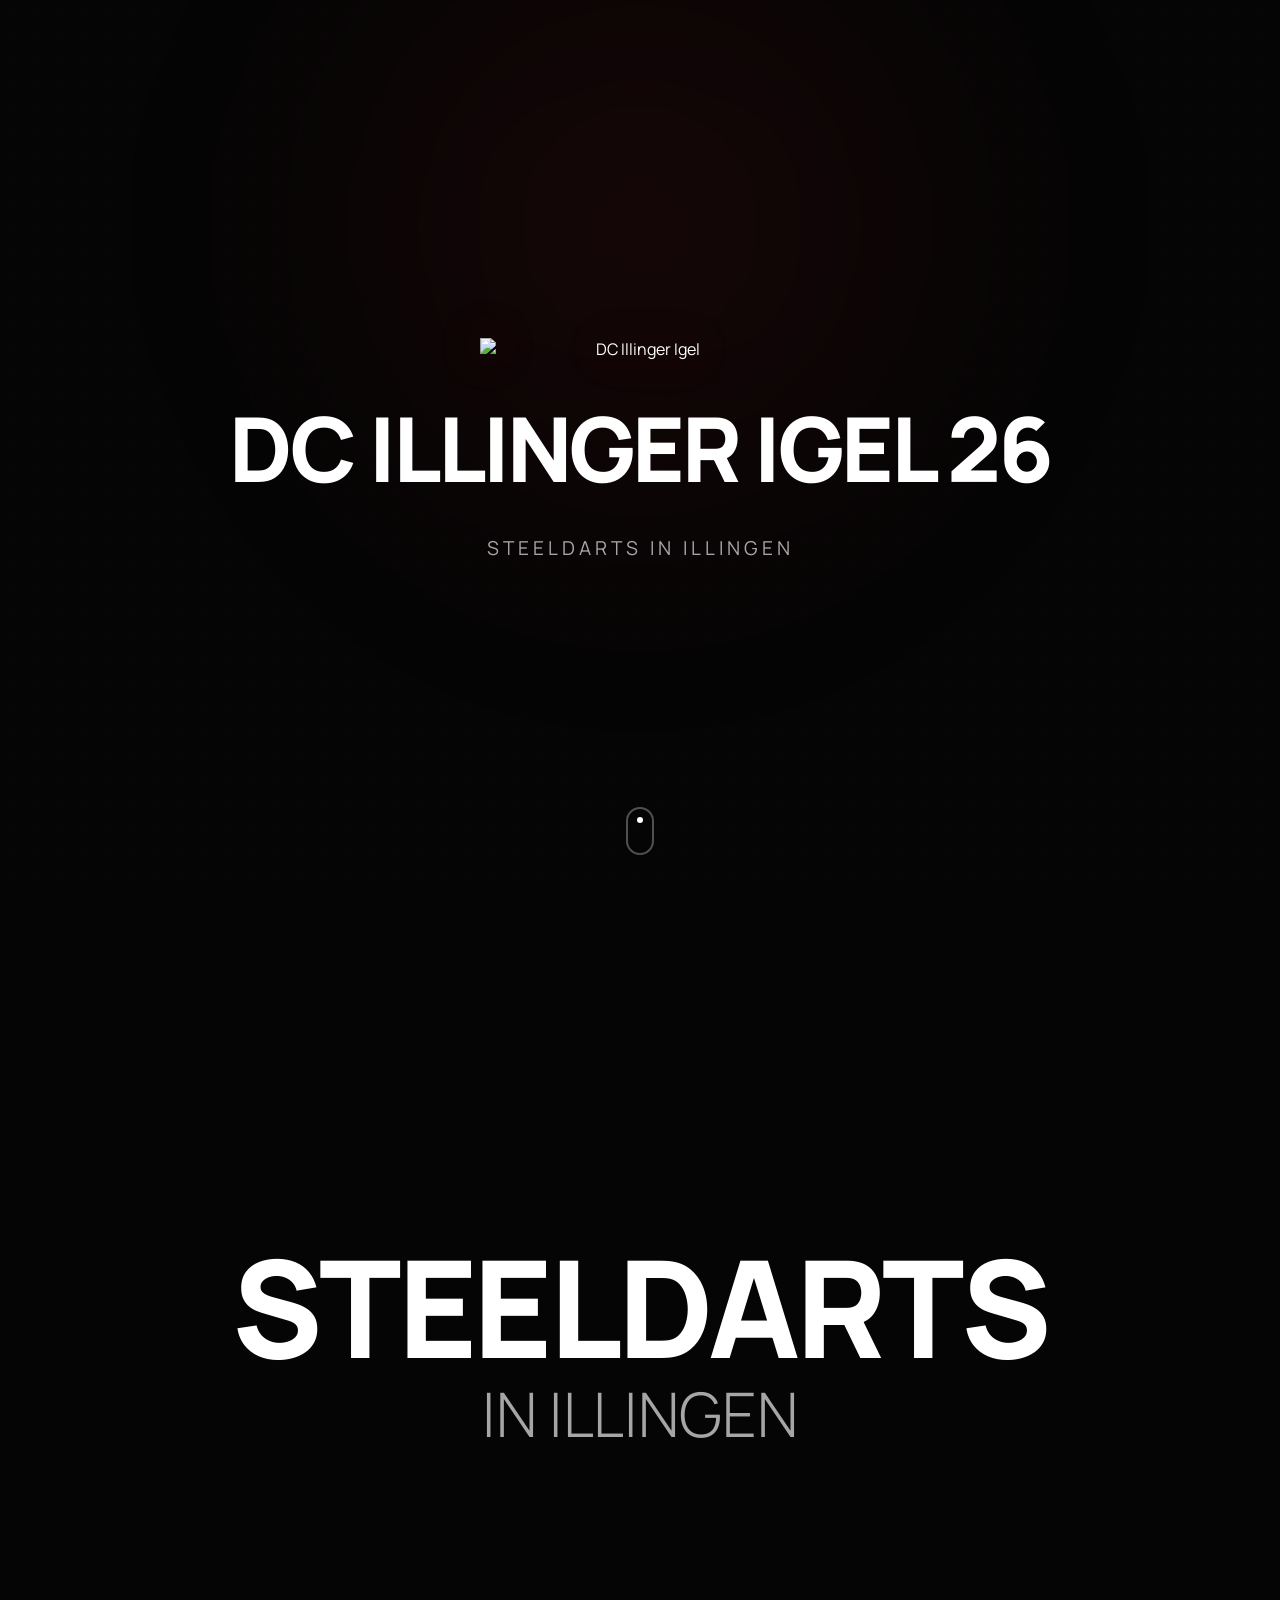
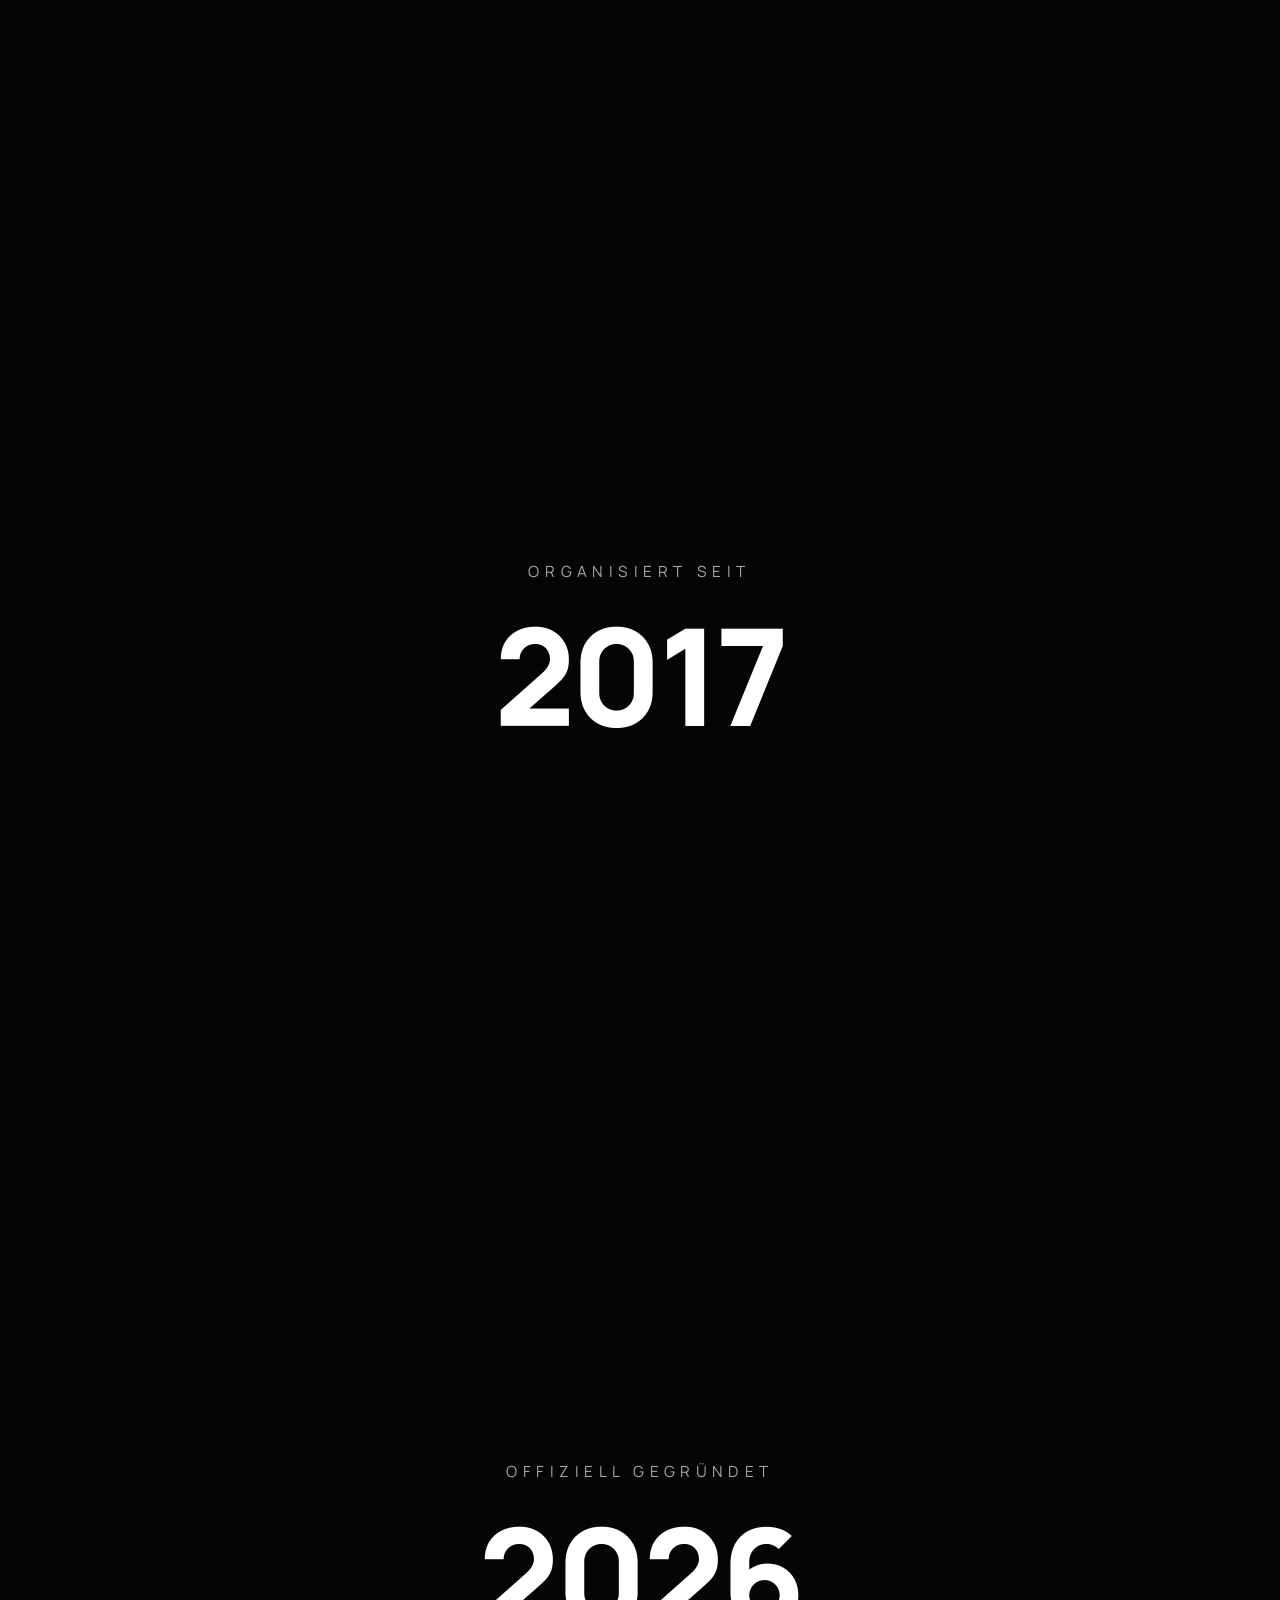
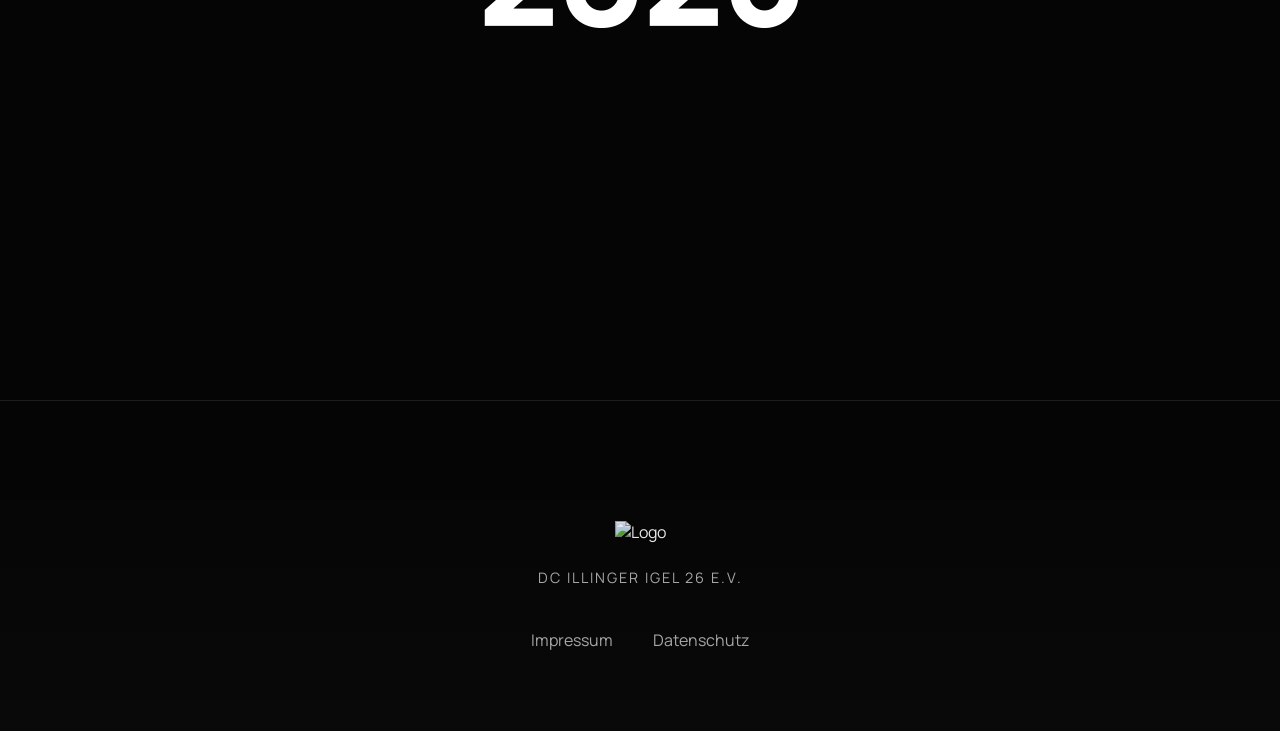
==== index.html @ 42e9d9c9 "Add files via upload" ====
<!DOCTYPE html>
<html lang="de">

<head>
    <meta charset="UTF-8">
    <meta name="viewport" content="width=device-width, initial-scale=1.0">

    <title>DC Illinger Igel 26 e.V.</title>

    <meta name="description"
        content="Steeldarts in Illingen. Organisiert seit 2017. Offiziell gegründet 2026.">

    <meta name="theme-color" content="#050505">

    <!-- Google Font -->
    <link rel="preconnect" href="https://fonts.googleapis.com">
    <link rel="preconnect" href="https://fonts.gstatic.com" crossorigin>

    <link href="https://fonts.googleapis.com/css2?family=Manrope:wght@300;400;600;700;800&display=swap"
        rel="stylesheet">

    <link rel="stylesheet" href="style.css">

</head>

<body>

    <!-- HERO -->

    <section class="hero">

        <div class="hero-content">

            <img src="img/igel.svg"
                 alt="DC Illinger Igel"
                 class="logo">

            <h1>
                DC ILLINGER IGEL  26
            </h1>

            <p>
                Steeldarts in Illingen
            </p>

        </div>

        <div class="scroll-indicator">

            <span></span>

        </div>

    </section>





    <!-- SECTION 1 -->

    <section class="panel">

        <div class="content">

            <h2>

                STEELDARTS

            </h2>

            <h3>

                IN ILLINGEN

            </h3>

        </div>

    </section>





    <!-- SECTION 2 -->

    <section class="panel">

        <div class="content">

            <p class="small">

                Organisiert seit

            </p>

            <h2>

                2017

            </h2>

        </div>

    </section>





    <!-- SECTION 3 -->

    <section class="panel">

        <div class="content">

            <p class="small">

                Offiziell gegründet

            </p>

            <h2>

                2026

            </h2>

        </div>

    </section>





    <!-- FOOTER -->

    <footer>

        <img src="img/igel.svg"
             alt="Logo"
             class="footer-logo">

        <p>

            DC Illinger Igel 26 e.V.

        </p>

        <nav>

            <a href="impressum/">

                Impressum

            </a>

            <a href="datenschutz/">

                Datenschutz

            </a>

        </nav>

    </footer>

    <script src="script.js"></script>

</body>

</html>
---- style.css ----
/* ======================================================
   DC Illinger Igel
   style.css
   Teil 1
====================================================== */

:root{

    --background:#050505;
    --background2:#0a0a0a;

    --text:#ffffff;
    --grey:#a6a6a6;

    --red:#7A0F12;
    --red-light:#a51418;

    --transition:600ms ease;

    --max-width:1400px;

}

/* ======================================================
   RESET
====================================================== */

*{
    margin:0;
    padding:0;
    box-sizing:border-box;
}

html{

    scroll-behavior:smooth;

}

body{

    background:var(--background);
    color:var(--text);

    font-family:"Manrope",sans-serif;

    overflow-x:hidden;

    line-height:1.4;

}

/* dezente Hintergrundstruktur */

body::before{

    content:"";

    position:fixed;

    inset:0;

    background-image:
        radial-gradient(rgba(255,255,255,.025) 1px, transparent 1px);

    background-size:24px 24px;

    opacity:.25;

    pointer-events:none;

    z-index:-2;

}

/* roter Glow */

body::after{

    content:"";

    position:fixed;

    top:-25%;

    left:50%;

    transform:translateX(-50%);

    width:900px;
    height:900px;

    border-radius:50%;

    background:radial-gradient(circle,
        rgba(122,15,18,.16),
        transparent 70%);

    filter:blur(70px);

    pointer-events:none;

    z-index:-1;

}

/* ======================================================
   TYPOGRAPHY
====================================================== */

h1{

    font-size:clamp(3rem,7vw,7rem);

    font-weight:800;

    letter-spacing:-3px;

}

h2{

    font-size:clamp(4rem,11vw,10rem);

    font-weight:800;

    line-height:.95;

    letter-spacing:-4px;

}

h3{

    font-size:clamp(2rem,5vw,4rem);

    font-weight:300;

    color:var(--grey);

}

.small{

    font-size:1rem;

    text-transform:uppercase;

    letter-spacing:6px;

    color:var(--grey);

    margin-bottom:30px;

}

/* ======================================================
   HERO
====================================================== */

.hero{

    min-height:100vh;

    display:flex;

    justify-content:center;

    align-items:center;

    position:relative;

    text-align:center;

    padding:60px;

}

.hero-content{

    display:flex;

    flex-direction:column;

    align-items:center;

    gap:25px;

    opacity:0;

    transform:translateY(40px);

    animation:intro 1.6s forwards;

}

.logo{

    width:min(40vw,320px);

    filter:

        drop-shadow(0 0 20px rgba(122,15,18,.35));

    transition:700ms;

}

.logo:hover{

    transform:scale(1.02);

    filter:

        drop-shadow(0 0 40px rgba(122,15,18,.8));

}

.hero p{

    color:var(--grey);

    font-size:1.2rem;

    letter-spacing:4px;

    text-transform:uppercase;

}

/* ======================================================
   SCROLL INDICATOR
====================================================== */

.scroll-indicator{

    position:absolute;

    bottom:45px;

    left:50%;

    transform:translateX(-50%);

}

.scroll-indicator span{

    width:28px;

    height:48px;

    display:block;

    border:2px solid rgba(255,255,255,.3);

    border-radius:20px;

    position:relative;

}

.scroll-indicator span::after{

    content:"";

    position:absolute;

    top:8px;

    left:50%;

    transform:translateX(-50%);

    width:6px;

    height:6px;

    background:white;

    border-radius:50%;

    animation:scroll 2s infinite;

}

/* ======================================================
   PANELS
====================================================== */

.panel{

    min-height:100vh;

    display:flex;

    justify-content:center;

    align-items:center;

    text-align:center;

    padding:120px 40px;

}

.content{

    width:100%;

    max-width:var(--max-width);

    opacity:0;

    transform:translateY(60px);

    transition:

        opacity .9s ease,

        transform .9s ease;

}

.content.visible{

    opacity:1;

    transform:translateY(0);

}

/* ======================================================
   BUTTON
====================================================== */

.button{

    display:inline-block;

    margin-top:60px;

    padding:

        18px 42px;

    border:

        1px solid var(--red);

    color:white;

    text-decoration:none;

    letter-spacing:2px;

    text-transform:uppercase;

    transition:.35s;

}

.button:hover{

    background:var(--red);

    box-shadow:

        0 0 35px rgba(122,15,18,.5);

    transform:translateY(-3px);

}

/* ======================================================
   INTRO ANIMATION
====================================================== */

@keyframes intro{

    to{

        opacity:1;

        transform:translateY(0);

    }

}

@keyframes scroll{

    0%{

        opacity:0;

        transform:translate(-50%,0);

    }

    50%{

        opacity:1;

    }

    100%{

        opacity:0;

        transform:translate(-50%,18px);

    }

}

/* ======================================================
   FOOTER
====================================================== */

footer{

    padding:120px 40px 80px;

    text-align:center;

    border-top:1px solid rgba(255,255,255,.08);

    background:linear-gradient(
        180deg,
        transparent,
        rgba(255,255,255,.02)
    );

}

.footer-logo{

    width:90px;

    margin-bottom:25px;

    opacity:.9;

    transition:.4s ease;

}

.footer-logo:hover{

    transform:scale(1.08);

    filter:drop-shadow(0 0 20px rgba(122,15,18,.6));

}

footer p{

    color:var(--grey);

    margin-bottom:40px;

    letter-spacing:2px;

    text-transform:uppercase;

    font-size:.9rem;

}

footer nav{

    display:flex;

    justify-content:center;

    gap:40px;

    flex-wrap:wrap;

}

footer nav a{

    color:var(--grey);

    text-decoration:none;

    transition:.3s;

    position:relative;

}

footer nav a:hover{

    color:white;

}

footer nav a::after{

    content:"";

    position:absolute;

    left:0;

    bottom:-6px;

    width:0;

    height:2px;

    background:var(--red);

    transition:.35s ease;

}

footer nav a:hover::after{

    width:100%;

}


/* ======================================================
   SECTION EFFECTS
====================================================== */

.panel{

    position:relative;

    overflow:hidden;

}

.panel::before{

    content:"";

    position:absolute;

    inset:0;

    background:

        radial-gradient(circle at center,
        rgba(122,15,18,.05),
        transparent 70%);

    opacity:0;

    transition:1s ease;

    pointer-events:none;

}

.panel:hover::before{

    opacity:1;

}


/* ======================================================
   FADE ELEMENTS
====================================================== */

.fade{

    opacity:0;

    transform:translateY(60px);

    transition:

        opacity .9s ease,

        transform .9s ease;

}

.fade.visible{

    opacity:1;

    transform:translateY(0);

}


/* ======================================================
   OPTIONAL HEADER (für spätere Erweiterung)
====================================================== */

header{

    position:fixed;

    top:0;

    left:0;

    width:100%;

    padding:25px 50px;

    display:flex;

    justify-content:space-between;

    align-items:center;

    backdrop-filter:blur(12px);

    background:rgba(5,5,5,.55);

    border-bottom:1px solid rgba(255,255,255,.05);

    z-index:999;

    opacity:0;

    transform:translateY(-20px);

    transition:.4s ease;

}

header.show{

    opacity:1;

    transform:translateY(0);

}

header img{

    width:48px;

}

header nav{

    display:flex;

    gap:30px;

}

header nav a{

    color:white;

    text-decoration:none;

    letter-spacing:1px;

    transition:.3s;

}

header nav a:hover{

    color:var(--red-light);

}


/* ======================================================
   SELECTION
====================================================== */

::selection{

    background:var(--red);

    color:white;

}


/* ======================================================
   SCROLLBAR
====================================================== */

::-webkit-scrollbar{

    width:10px;

}

::-webkit-scrollbar-track{

    background:#050505;

}

::-webkit-scrollbar-thumb{

    background:#202020;

    border-radius:50px;

}

::-webkit-scrollbar-thumb:hover{

    background:var(--red);

}


/* ======================================================
   RESPONSIVE
====================================================== */

@media(max-width:1100px){

    .hero{

        padding:50px 30px;

    }

    .logo{

        width:260px;

    }

    h2{

        font-size:clamp(3rem,10vw,6rem);

        letter-spacing:-2px;

    }

    h3{

        font-size:2rem;

    }

    .panel{

        padding:100px 30px;

    }

}


@media(max-width:768px){

    .hero{

        padding:40px 25px;

    }

    .logo{

        width:190px;

    }

    h1{

        font-size:2.7rem;

    }

    h2{

        font-size:3.3rem;

        line-height:1;

    }

    h3{

        font-size:1.5rem;

    }

    .hero p{

        font-size:.95rem;

        letter-spacing:2px;

    }

    .button{

        width:100%;

        max-width:320px;

    }

    footer{

        padding:90px 25px 60px;

    }

}


@media(max-width:480px){

    .hero{

        min-height:100svh;

    }

    .logo{

        width:150px;

    }

    h1{

        font-size:2.1rem;

    }

    h2{

        font-size:2.5rem;

    }

    h3{

        font-size:1.2rem;

    }

    .small{

        letter-spacing:3px;

    }

    .scroll-indicator{

        bottom:25px;

    }

}


/* ======================================================
   SMOOTH TRANSITIONS
====================================================== */

img,
a,
button,
.content{

    transition:all .4s ease;

}
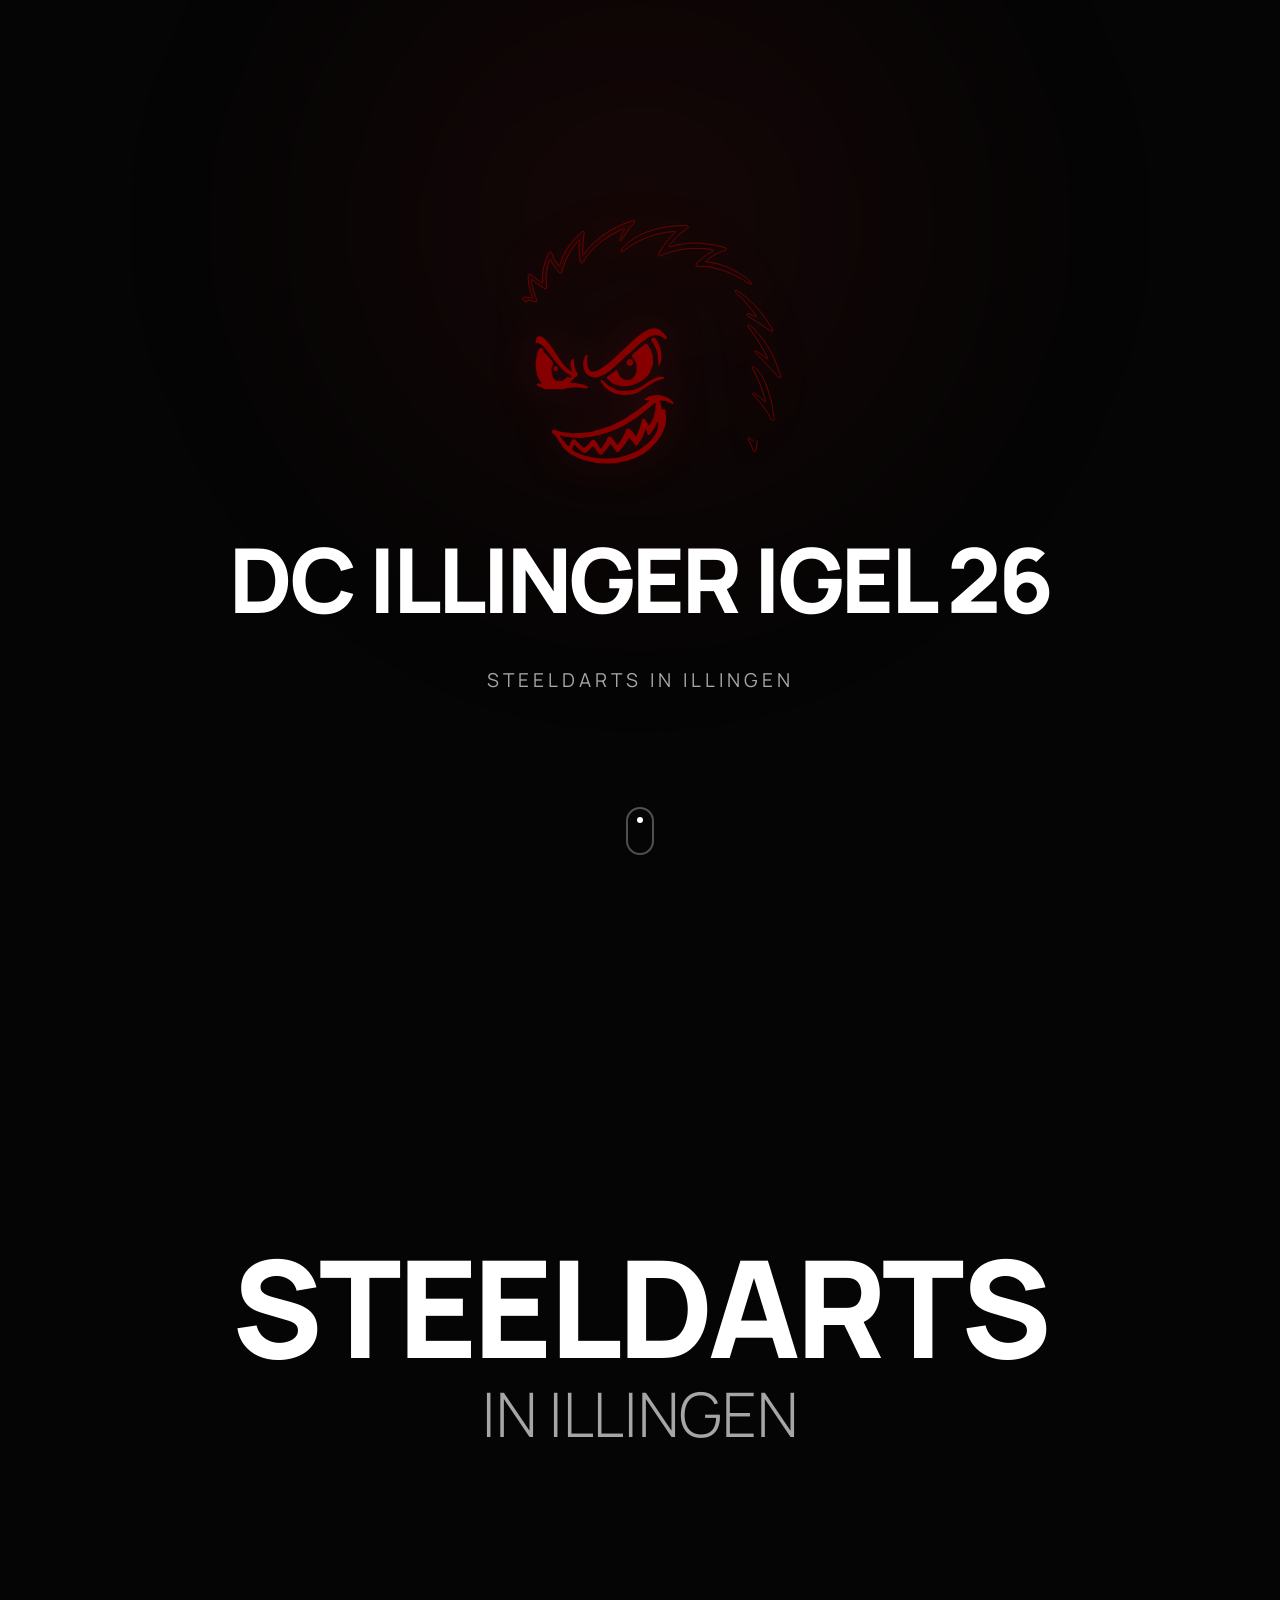
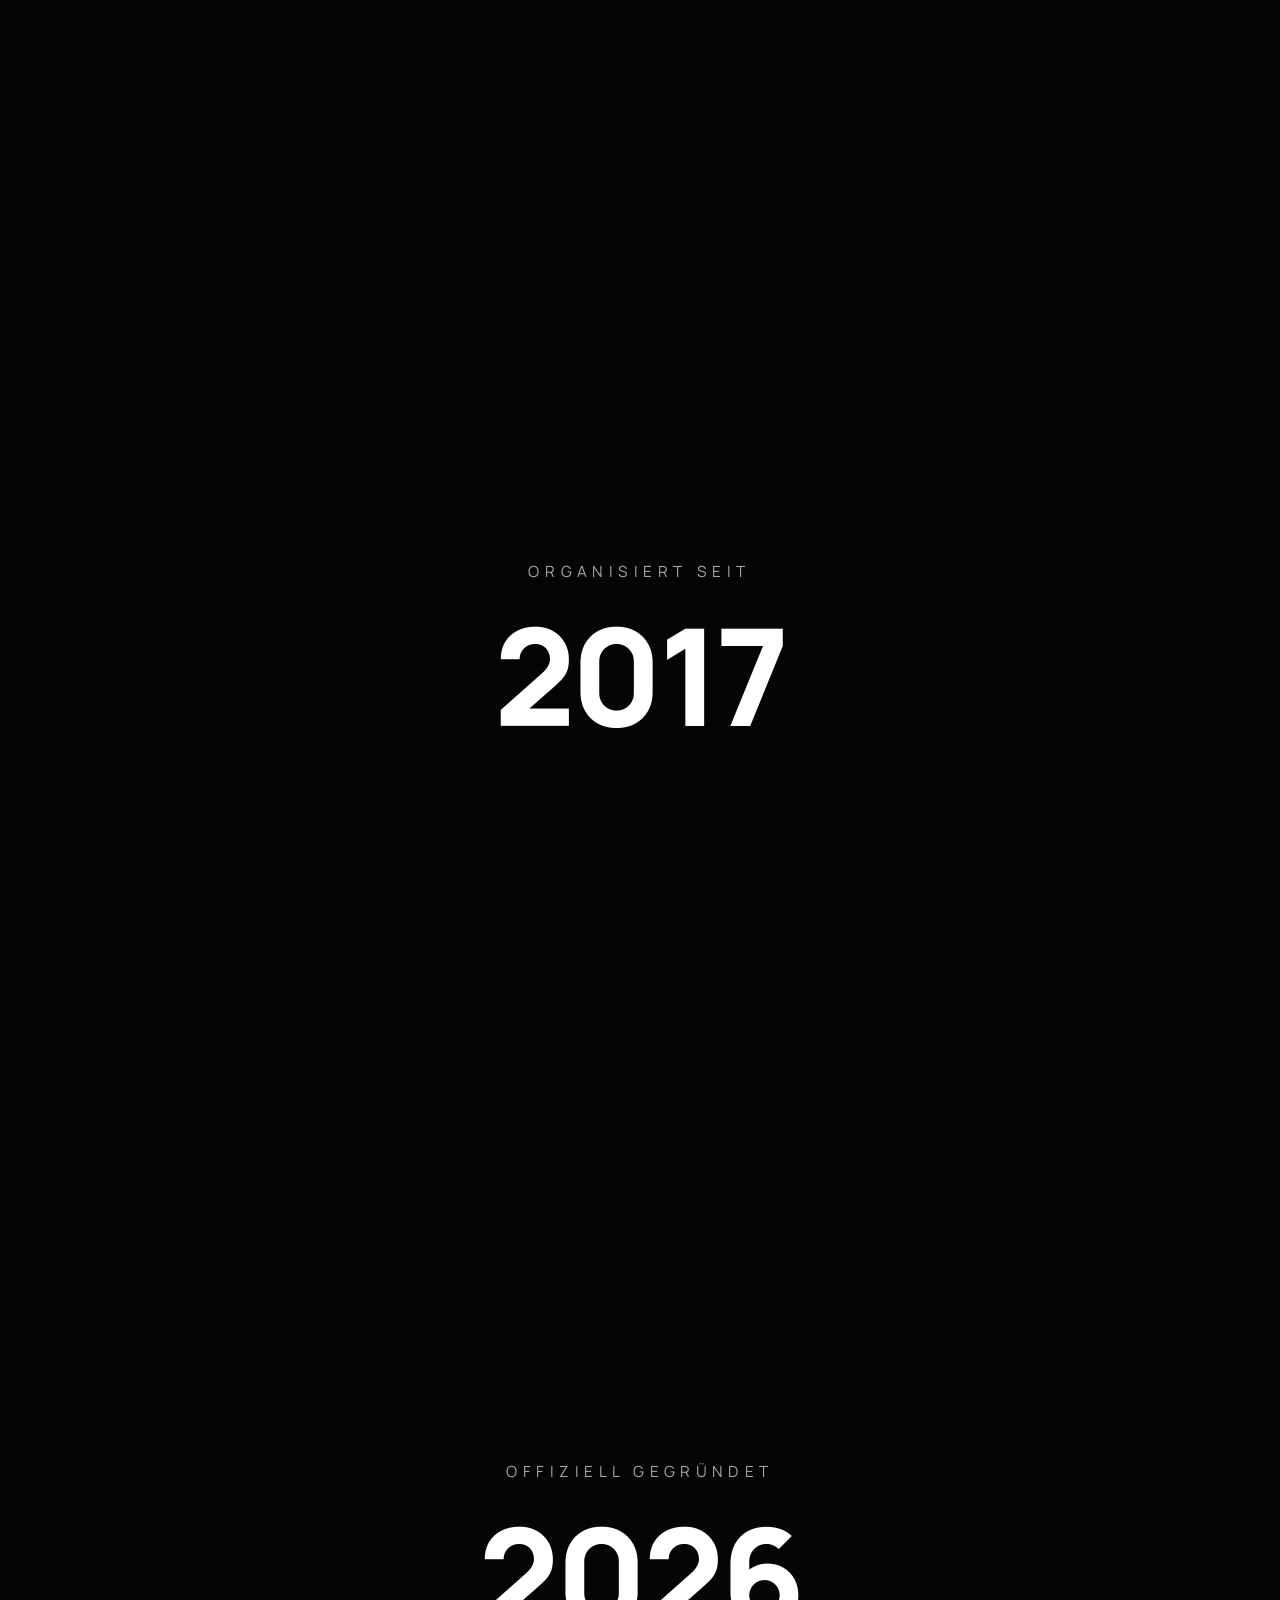
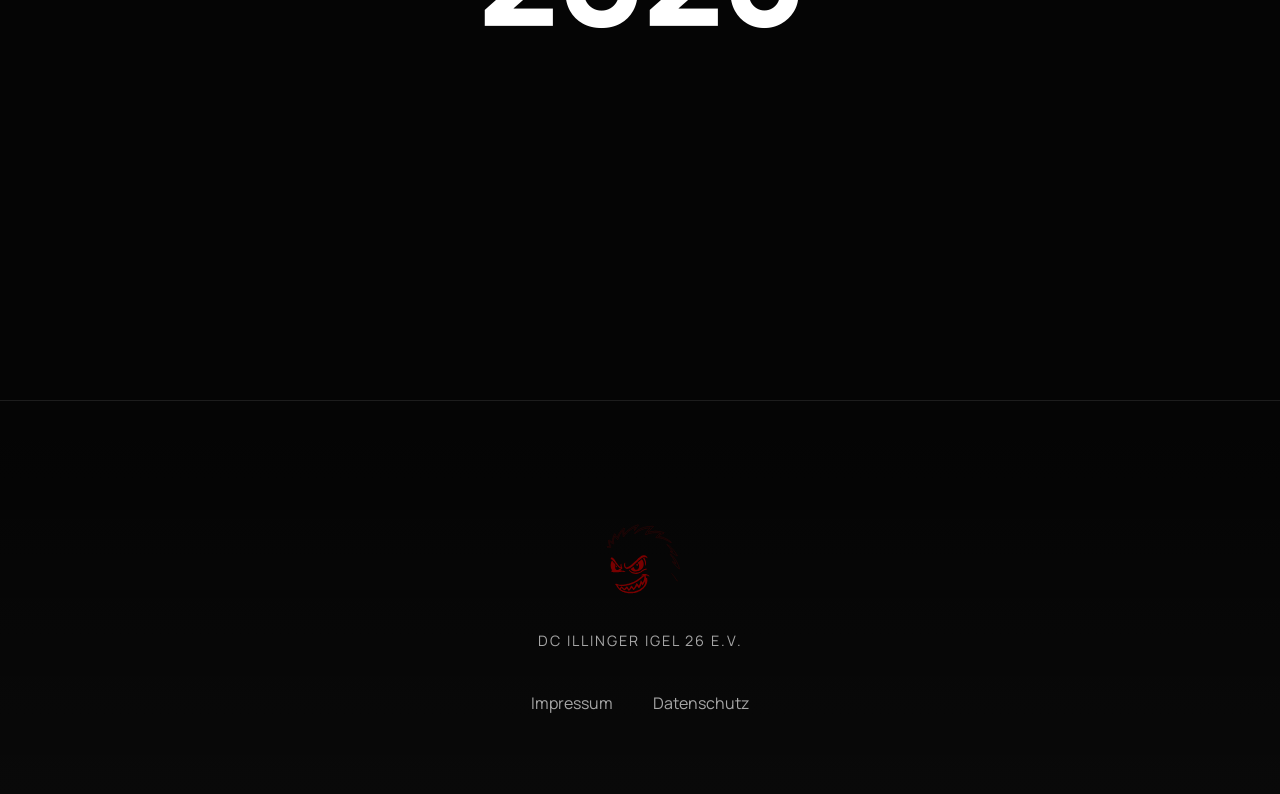
==== commit 2c6097e8: "Update index.html" ====
--- a/index.html
+++ b/index.html
@@ -137,38 +137,18 @@
 
     <!-- FOOTER -->
 
+    <!-- FOOTER -->
     <footer>
-
-        <img src="img/igel.svg"
-             alt="Logo"
-             class="footer-logo">
-
-        <p>
-
-            DC Illinger Igel 26 e.V.
-
-        </p>
-
+        <img src="img/igel.svg" alt="Logo" class="footer-logo">
+        <p>DC Illinger Igel 26 e.V.</p>
         <nav>
-
-            <a href="impressum/">
-
-                Impressum
-
-            </a>
-
-            <a href="datenschutz/">
-
-                Datenschutz
-
-            </a>
-
+            <a href="impressum.html">Impressum</a>
+            <a href="datenschutz.html">Datenschutz</a>
         </nav>
-
     </footer>
 
     <script src="script.js"></script>
 
 </body>
 
-</html>+</html>
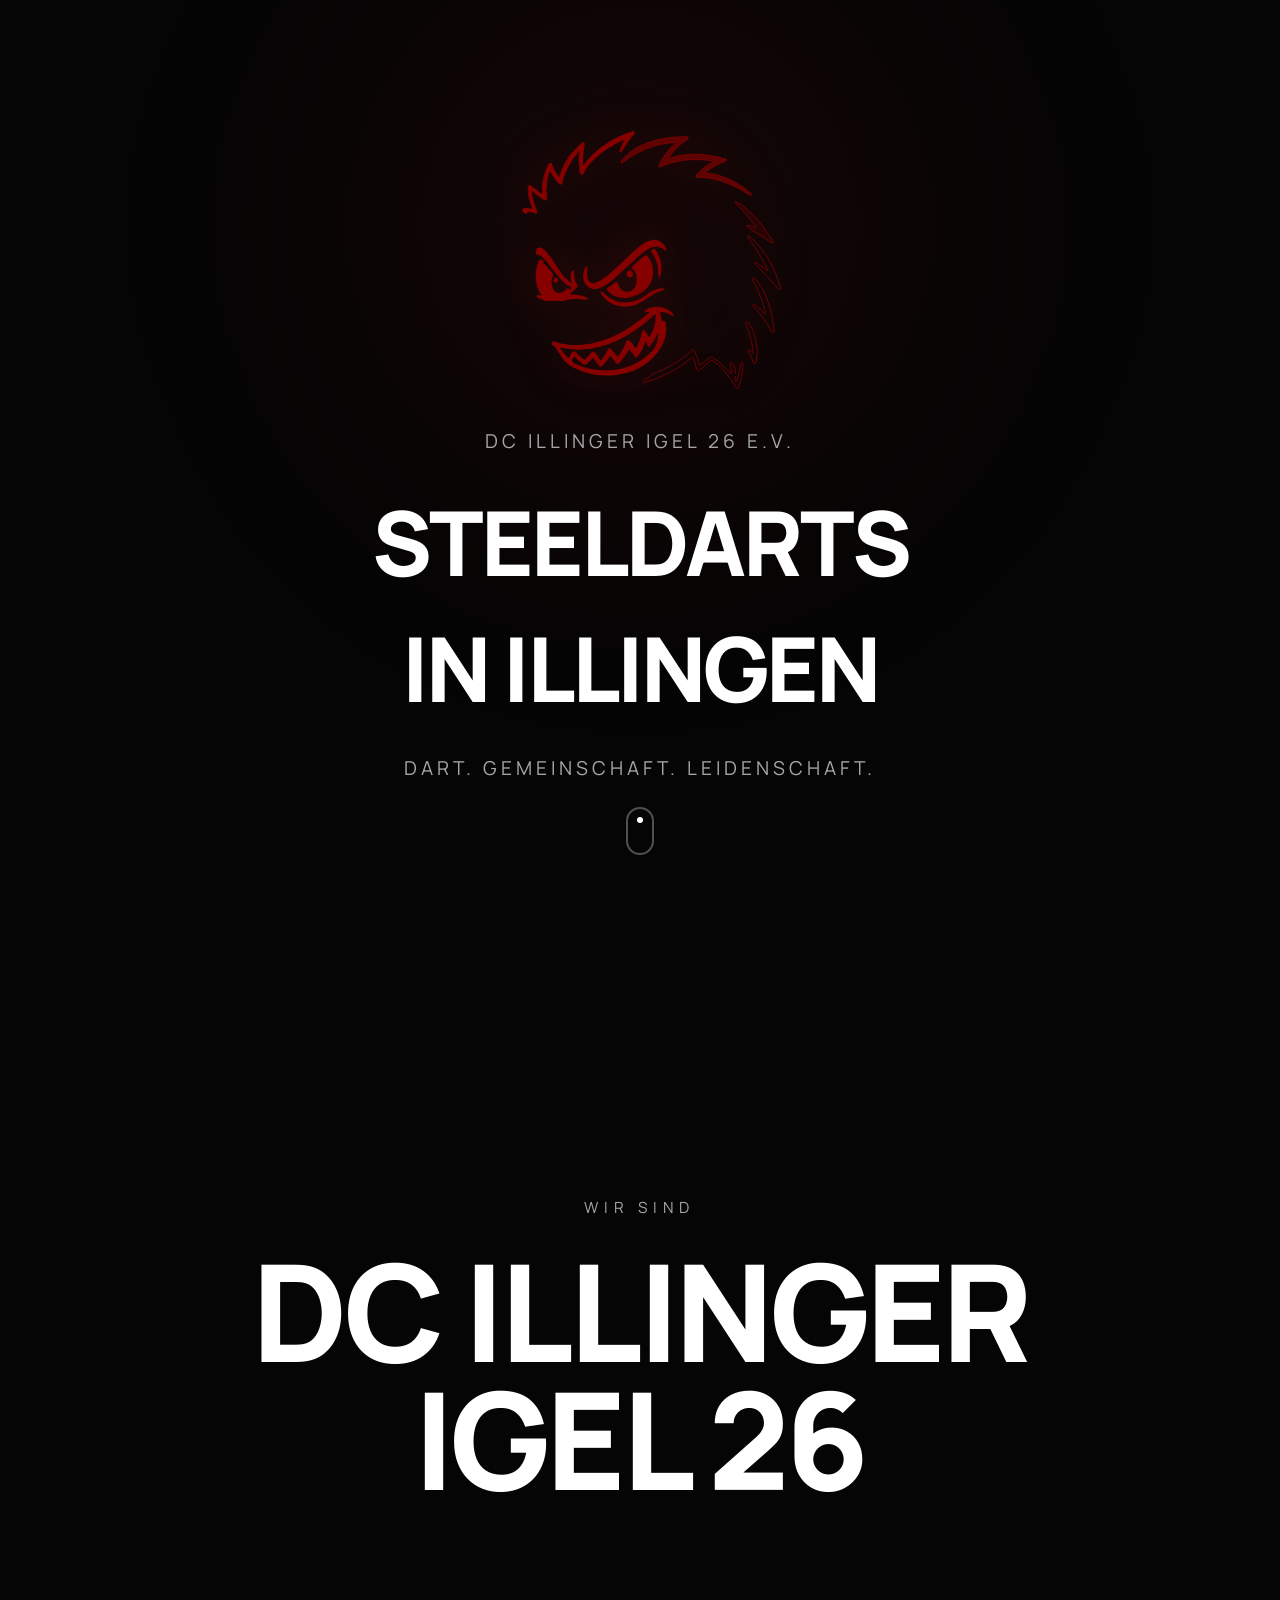
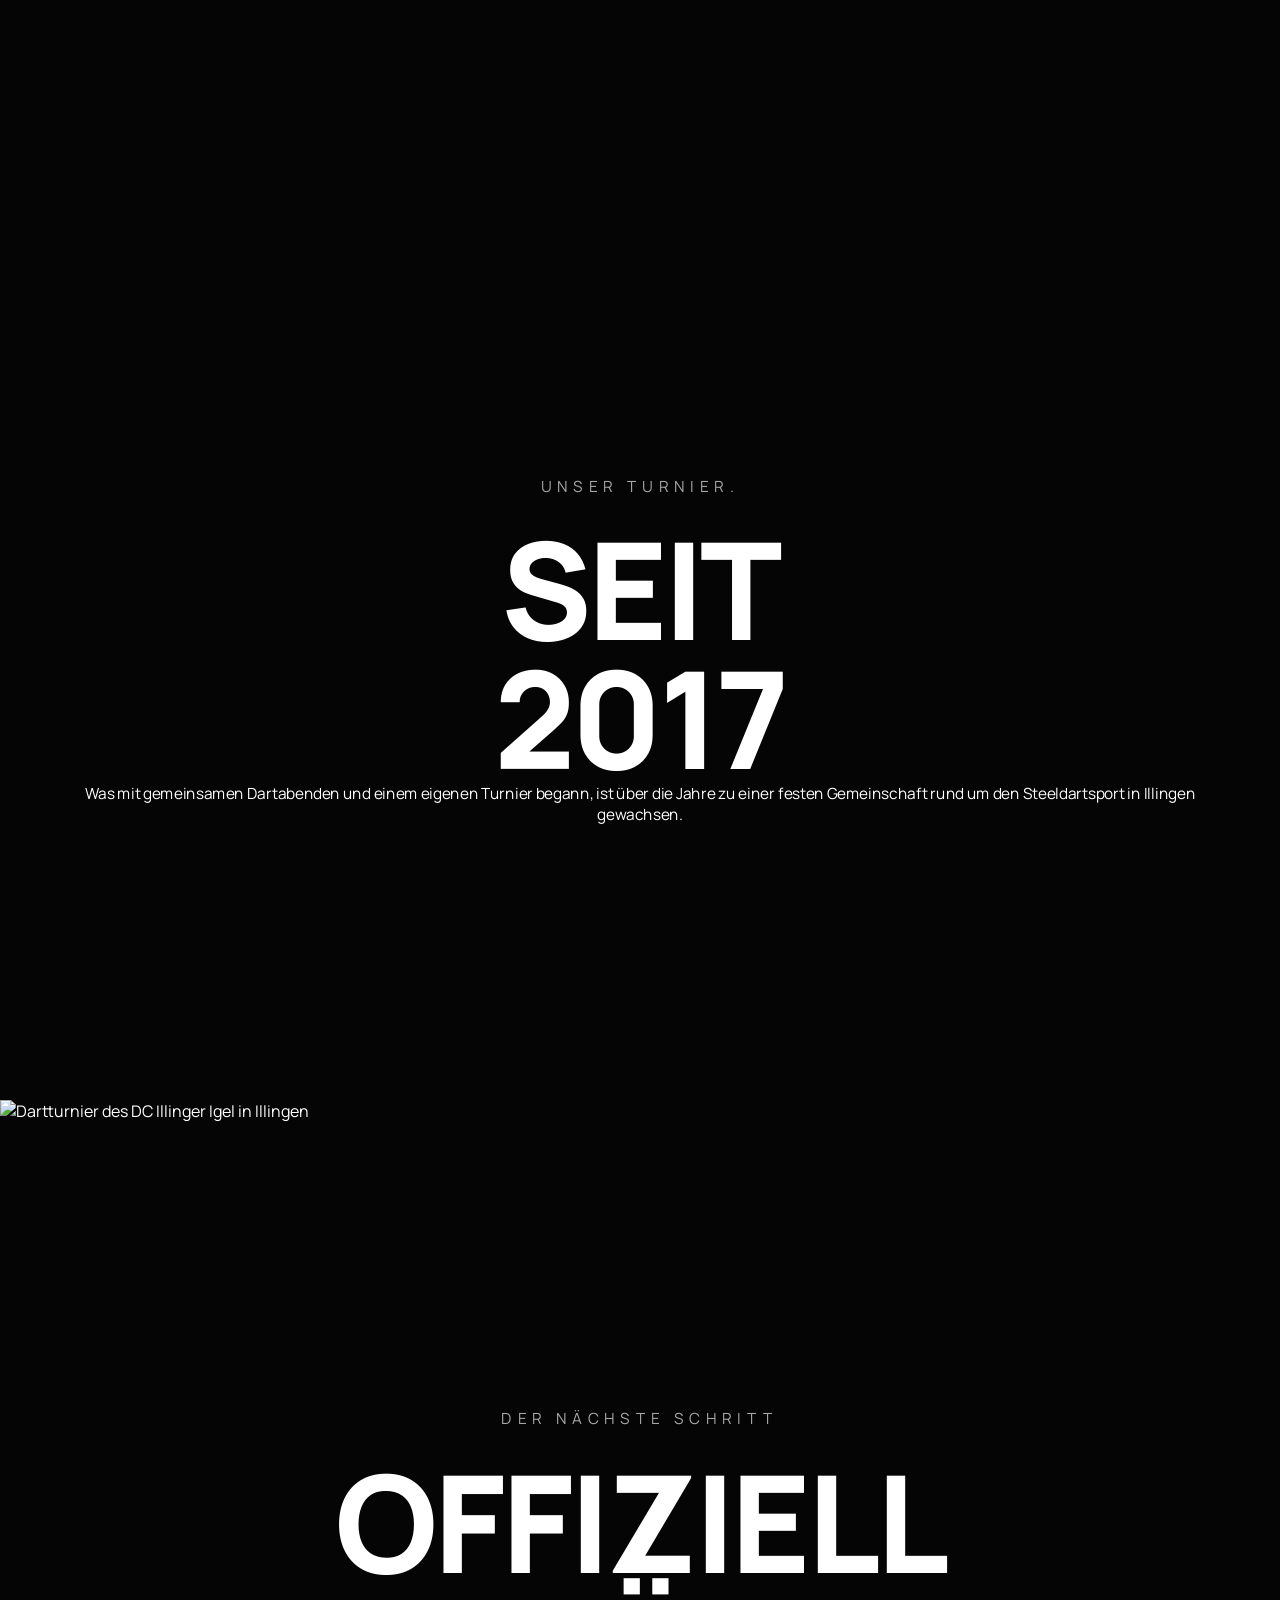
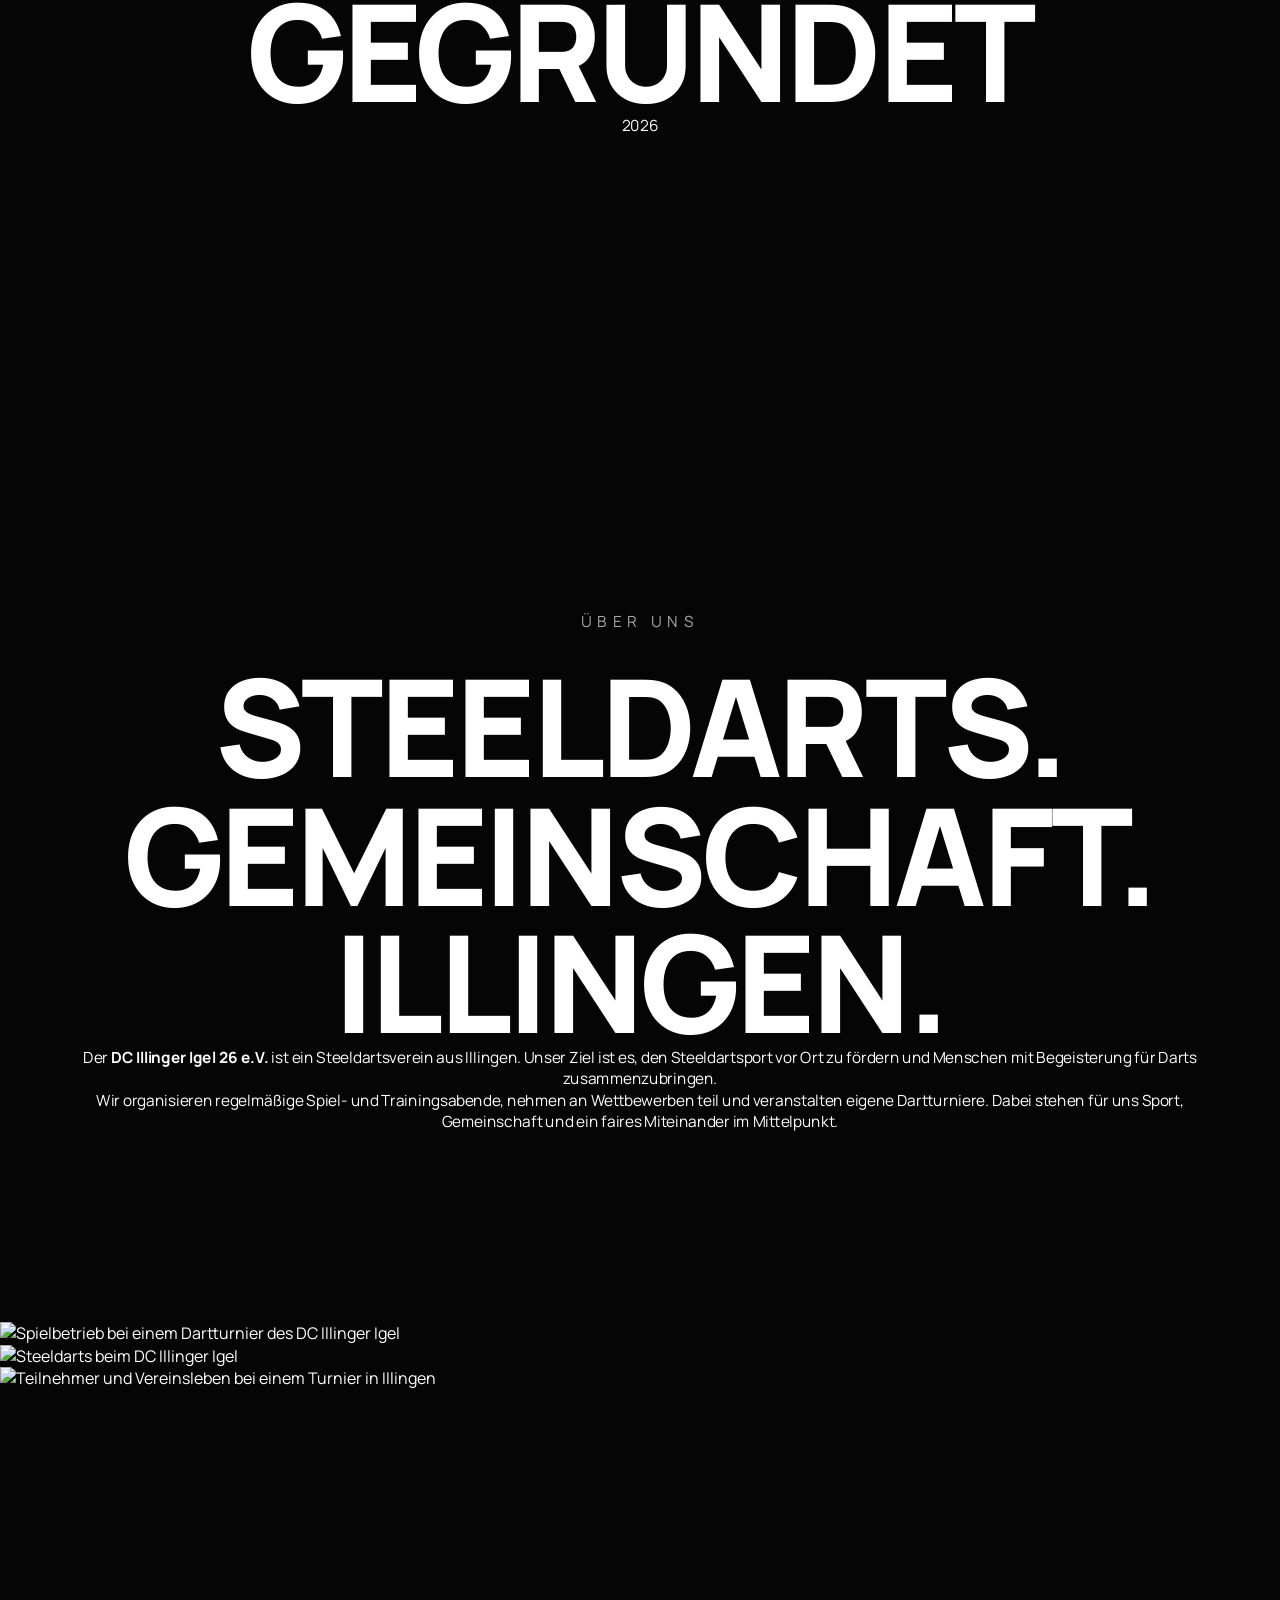
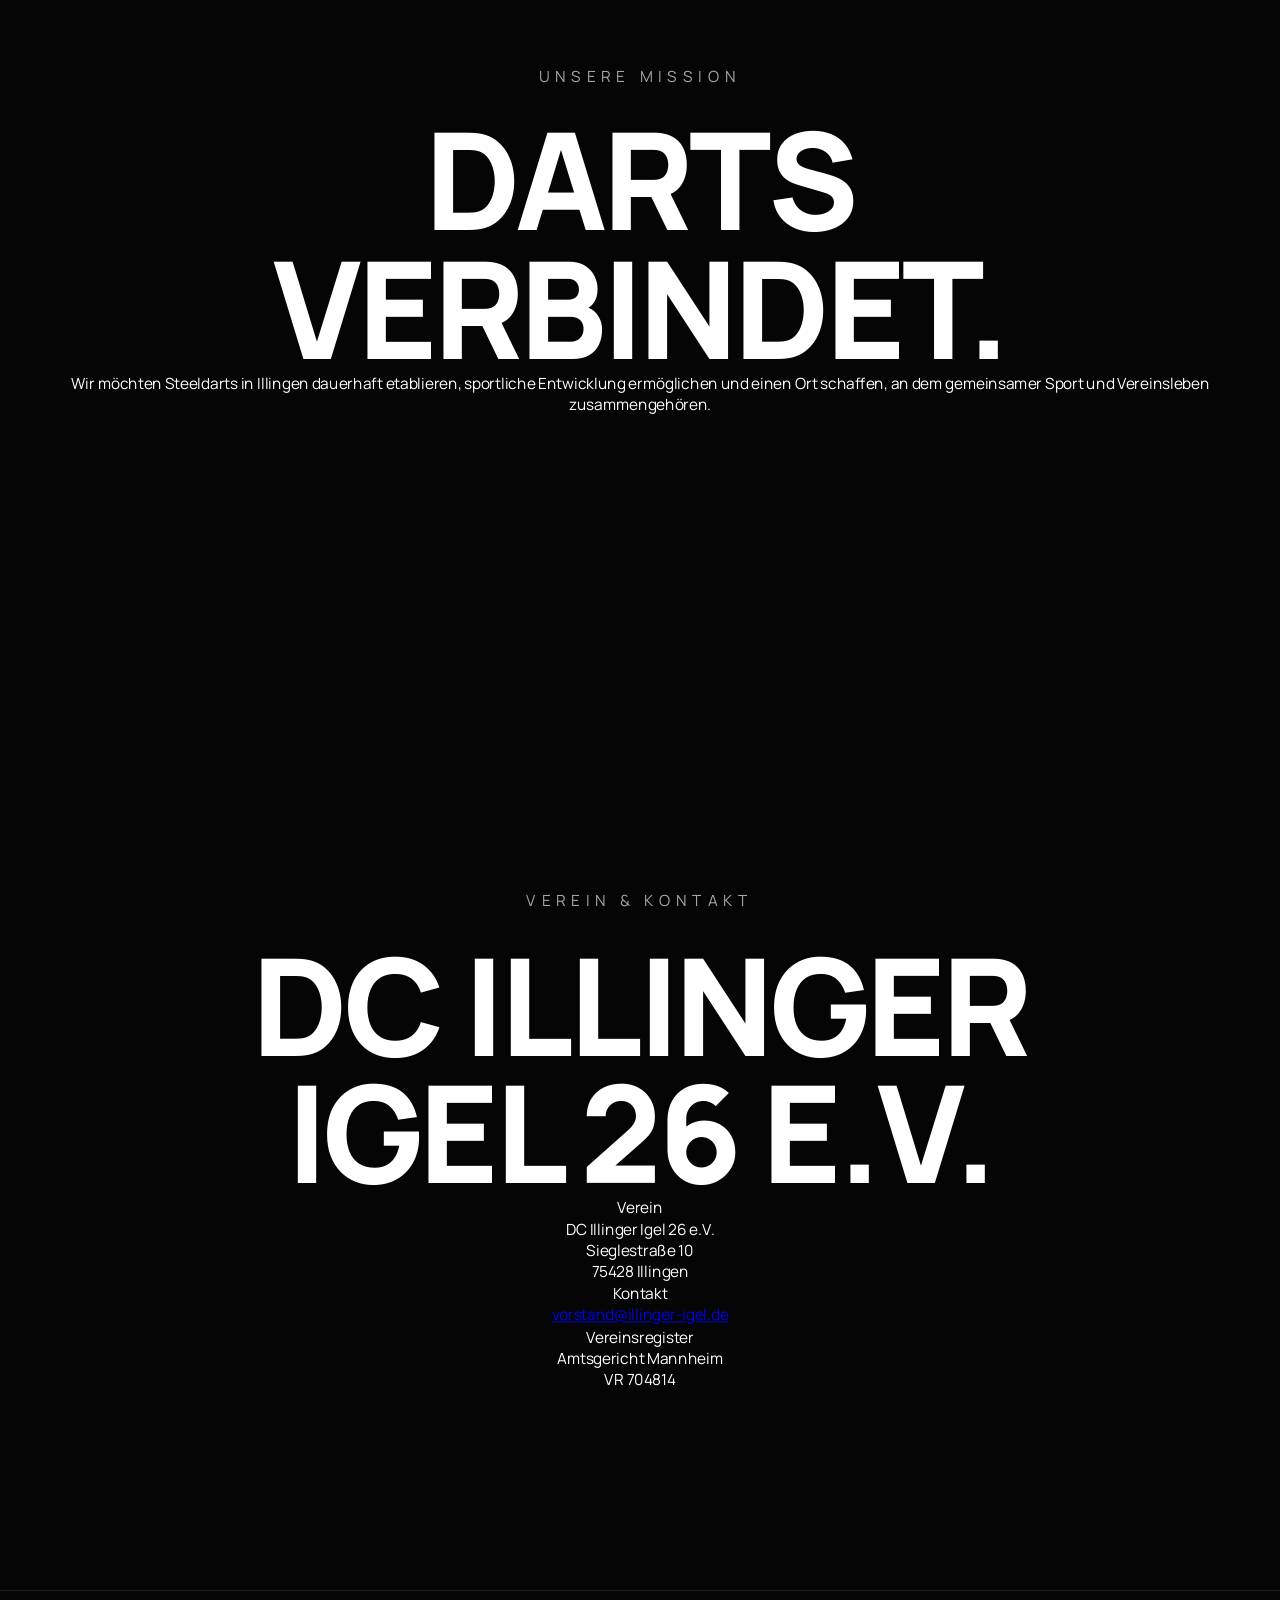
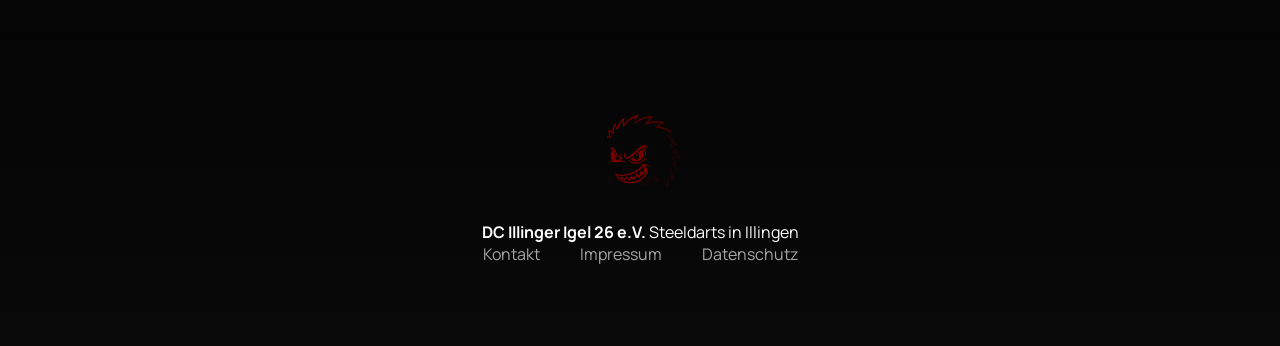
==== commit e53ec6d0: "Revise index.html with updated content and layout Updated the content and structure of the index.htm" ====
--- a/index.html
+++ b/index.html
@@ -5,148 +5,339 @@
     <meta charset="UTF-8">
     <meta name="viewport" content="width=device-width, initial-scale=1.0">
 
-    <title>DC Illinger Igel 26 e.V.</title>
+    <title>DC Illinger Igel 26 e.V. | Steeldarts in Illingen</title>
 
     <meta name="description"
-        content="Steeldarts in Illingen. Organisiert seit 2017. Offiziell gegründet 2026.">
+        content="DC Illinger Igel 26 e.V. – Steeldarts in Illingen. Seit 2017 veranstalten wir Dartturniere in Illingen. Offiziell als Verein gegründet 2026.">
 
     <meta name="theme-color" content="#050505">
 
-    <!-- Google Font -->
     <link rel="preconnect" href="https://fonts.googleapis.com">
     <link rel="preconnect" href="https://fonts.gstatic.com" crossorigin>
 
-    <link href="https://fonts.googleapis.com/css2?family=Manrope:wght@300;400;600;700;800&display=swap"
+    <link
+        href="https://fonts.googleapis.com/css2?family=Manrope:wght@300;400;500;600;700;800&display=swap"
         rel="stylesheet">
 
     <link rel="stylesheet" href="style.css">
-
 </head>
 
 <body>
 
-    <!-- HERO -->
+    <!-- =====================================================
+         HERO
+    ====================================================== -->
 
     <section class="hero">
 
         <div class="hero-content">
 
-            <img src="img/igel.svg"
-                 alt="DC Illinger Igel"
-                 class="logo">
+            <img
+                src="img/igel.svg"
+                alt="Logo des DC Illinger Igel 26 e.V."
+                class="logo">
+
+            <p class="eyebrow">
+                DC ILLINGER IGEL 26 E.V.
+            </p>
 
             <h1>
-                DC ILLINGER IGEL  26
+                STEELDARTS<br>
+                IN ILLINGEN
             </h1>
 
-            <p>
-                Steeldarts in Illingen
-            </p>
-
-        </div>
-
-        <div class="scroll-indicator">
-
+            <p class="hero-subtitle">
+                Dart. Gemeinschaft. Leidenschaft.
+            </p>
+
+        </div>
+
+        <div class="scroll-indicator" aria-hidden="true">
             <span></span>
-
-        </div>
-
-    </section>
-
-
-
-
-
-    <!-- SECTION 1 -->
-
-    <section class="panel">
+        </div>
+
+    </section>
+
+
+    <!-- =====================================================
+         INTRO
+    ====================================================== -->
+
+    <section class="panel intro-panel">
 
         <div class="content">
 
-            <h2>
-
-                STEELDARTS
-
-            </h2>
-
-            <h3>
-
-                IN ILLINGEN
-
-            </h3>
-
-        </div>
-
-    </section>
-
-
-
-
-
-    <!-- SECTION 2 -->
-
-    <section class="panel">
+            <p class="small">
+                Wir sind
+            </p>
+
+            <h2>
+                DC ILLINGER<br>
+                IGEL 26
+            </h2>
+
+        </div>
+
+    </section>
+
+
+    <!-- =====================================================
+         TURNIER SEIT 2017
+    ====================================================== -->
+
+    <section class="panel year-panel">
 
         <div class="content">
 
             <p class="small">
-
-                Organisiert seit
-
-            </p>
-
-            <h2>
-
-                2017
-
-            </h2>
-
-        </div>
-
-    </section>
-
-
-
-
-
-    <!-- SECTION 3 -->
-
-    <section class="panel">
+                Unser Turnier.
+            </p>
+
+            <h2>
+                SEIT<br>
+                <span class="accent">2017</span>
+            </h2>
+
+            <p class="section-copy">
+                Was mit gemeinsamen Dartabenden und einem eigenen Turnier
+                begann, ist über die Jahre zu einer festen Gemeinschaft
+                rund um den Steeldartsport in Illingen gewachsen.
+            </p>
+
+        </div>
+
+    </section>
+
+
+    <!-- =====================================================
+         TURNIER FOTO 1
+    ====================================================== -->
+
+    <section class="photo-section photo-large">
+
+        <div class="photo-wrap">
+            <img
+                src="img/turnier-01.jpg"
+                alt="Dartturnier des DC Illinger Igel in Illingen"
+                loading="lazy">
+        </div>
+
+    </section>
+
+
+    <!-- =====================================================
+         OFFIZIELL VEREIN
+    ====================================================== -->
+
+    <section class="panel founded-panel">
 
         <div class="content">
 
             <p class="small">
-
-                Offiziell gegründet
-
-            </p>
-
-            <h2>
-
+                Der nächste Schritt
+            </p>
+
+            <h2>
+                OFFIZIELL<br>
+                GEGRÜNDET
+            </h2>
+
+            <div class="big-year">
                 2026
-
-            </h2>
-
-        </div>
-
-    </section>
-
-
-
-
-
-    <!-- FOOTER -->
-
-    <!-- FOOTER -->
+            </div>
+
+        </div>
+
+    </section>
+
+
+    <!-- =====================================================
+         ÜBER UNS
+    ====================================================== -->
+
+    <section class="panel about-panel">
+
+        <div class="content content-wide">
+
+            <p class="small">
+                Über uns
+            </p>
+
+            <h2>
+                STEELDARTS.<br>
+                GEMEINSCHAFT.<br>
+                <span class="accent">ILLINGEN.</span>
+            </h2>
+
+            <div class="about-grid">
+
+                <p>
+                    Der <strong>DC Illinger Igel 26 e.V.</strong> ist ein
+                    Steeldartsverein aus Illingen. Unser Ziel ist es,
+                    den Steeldartsport vor Ort zu fördern und Menschen
+                    mit Begeisterung für Darts zusammenzubringen.
+                </p>
+
+                <p>
+                    Wir organisieren regelmäßige Spiel- und Trainingsabende,
+                    nehmen an Wettbewerben teil und veranstalten eigene
+                    Dartturniere. Dabei stehen für uns Sport, Gemeinschaft
+                    und ein faires Miteinander im Mittelpunkt.
+                </p>
+
+            </div>
+
+        </div>
+
+    </section>
+
+
+    <!-- =====================================================
+         FOTO GRID
+    ====================================================== -->
+
+    <section class="gallery-section">
+
+        <div class="gallery-grid">
+
+            <figure class="gallery-item gallery-item-wide">
+                <img
+                    src="img/turnier-02.jpg"
+                    alt="Spielbetrieb bei einem Dartturnier des DC Illinger Igel"
+                    loading="lazy">
+            </figure>
+
+            <figure class="gallery-item">
+                <img
+                    src="img/turnier-03.jpg"
+                    alt="Steeldarts beim DC Illinger Igel"
+                    loading="lazy">
+            </figure>
+
+            <figure class="gallery-item">
+                <img
+                    src="img/turnier-04.jpg"
+                    alt="Teilnehmer und Vereinsleben bei einem Turnier in Illingen"
+                    loading="lazy">
+            </figure>
+
+        </div>
+
+    </section>
+
+
+    <!-- =====================================================
+         MISSION
+    ====================================================== -->
+
+    <section class="panel mission-panel">
+
+        <div class="content">
+
+            <p class="small">
+                Unsere Mission
+            </p>
+
+            <h2>
+                DARTS<br>
+                VERBINDET.
+            </h2>
+
+            <p class="section-copy">
+                Wir möchten Steeldarts in Illingen dauerhaft etablieren,
+                sportliche Entwicklung ermöglichen und einen Ort schaffen,
+                an dem gemeinsamer Sport und Vereinsleben zusammengehören.
+            </p>
+
+        </div>
+
+    </section>
+
+
+    <!-- =====================================================
+         KONTAKT / VEREIN
+    ====================================================== -->
+
+    <section class="panel contact-panel" id="kontakt">
+
+        <div class="content content-wide">
+
+            <p class="small">
+                Verein & Kontakt
+            </p>
+
+            <h2>
+                DC ILLINGER<br>
+                IGEL 26 E.V.
+            </h2>
+
+            <div class="contact-grid">
+
+                <div class="contact-block">
+                    <span class="contact-label">Verein</span>
+
+                    <p>
+                        DC Illinger Igel 26 e.V.<br>
+                        Sieglestraße 10<br>
+                        75428 Illingen
+                    </p>
+                </div>
+
+                <div class="contact-block">
+                    <span class="contact-label">Kontakt</span>
+
+                    <p>
+                        <a href="mailto:vorstand@illinger-igel.de">
+                            vorstand@illinger-igel.de
+                        </a>
+                    </p>
+                </div>
+
+                <div class="contact-block">
+                    <span class="contact-label">Vereinsregister</span>
+
+                    <p>
+                        Amtsgericht Mannheim<br>
+                        VR 704814
+                    </p>
+                </div>
+
+            </div>
+
+        </div>
+
+    </section>
+
+
+    <!-- =====================================================
+         FOOTER
+    ====================================================== -->
+
     <footer>
-        <img src="img/igel.svg" alt="Logo" class="footer-logo">
-        <p>DC Illinger Igel 26 e.V.</p>
+
+        <div class="footer-brand">
+
+            <img
+                src="img/igel.svg"
+                alt="DC Illinger Igel Logo"
+                class="footer-logo">
+
+            <div>
+                <strong>DC Illinger Igel 26 e.V.</strong>
+                <span>Steeldarts in Illingen</span>
+            </div>
+
+        </div>
+
         <nav>
+            <a href="#kontakt">Kontakt</a>
             <a href="impressum.html">Impressum</a>
             <a href="datenschutz.html">Datenschutz</a>
         </nav>
+
     </footer>
 
+
     <script src="script.js"></script>
 
 </body>
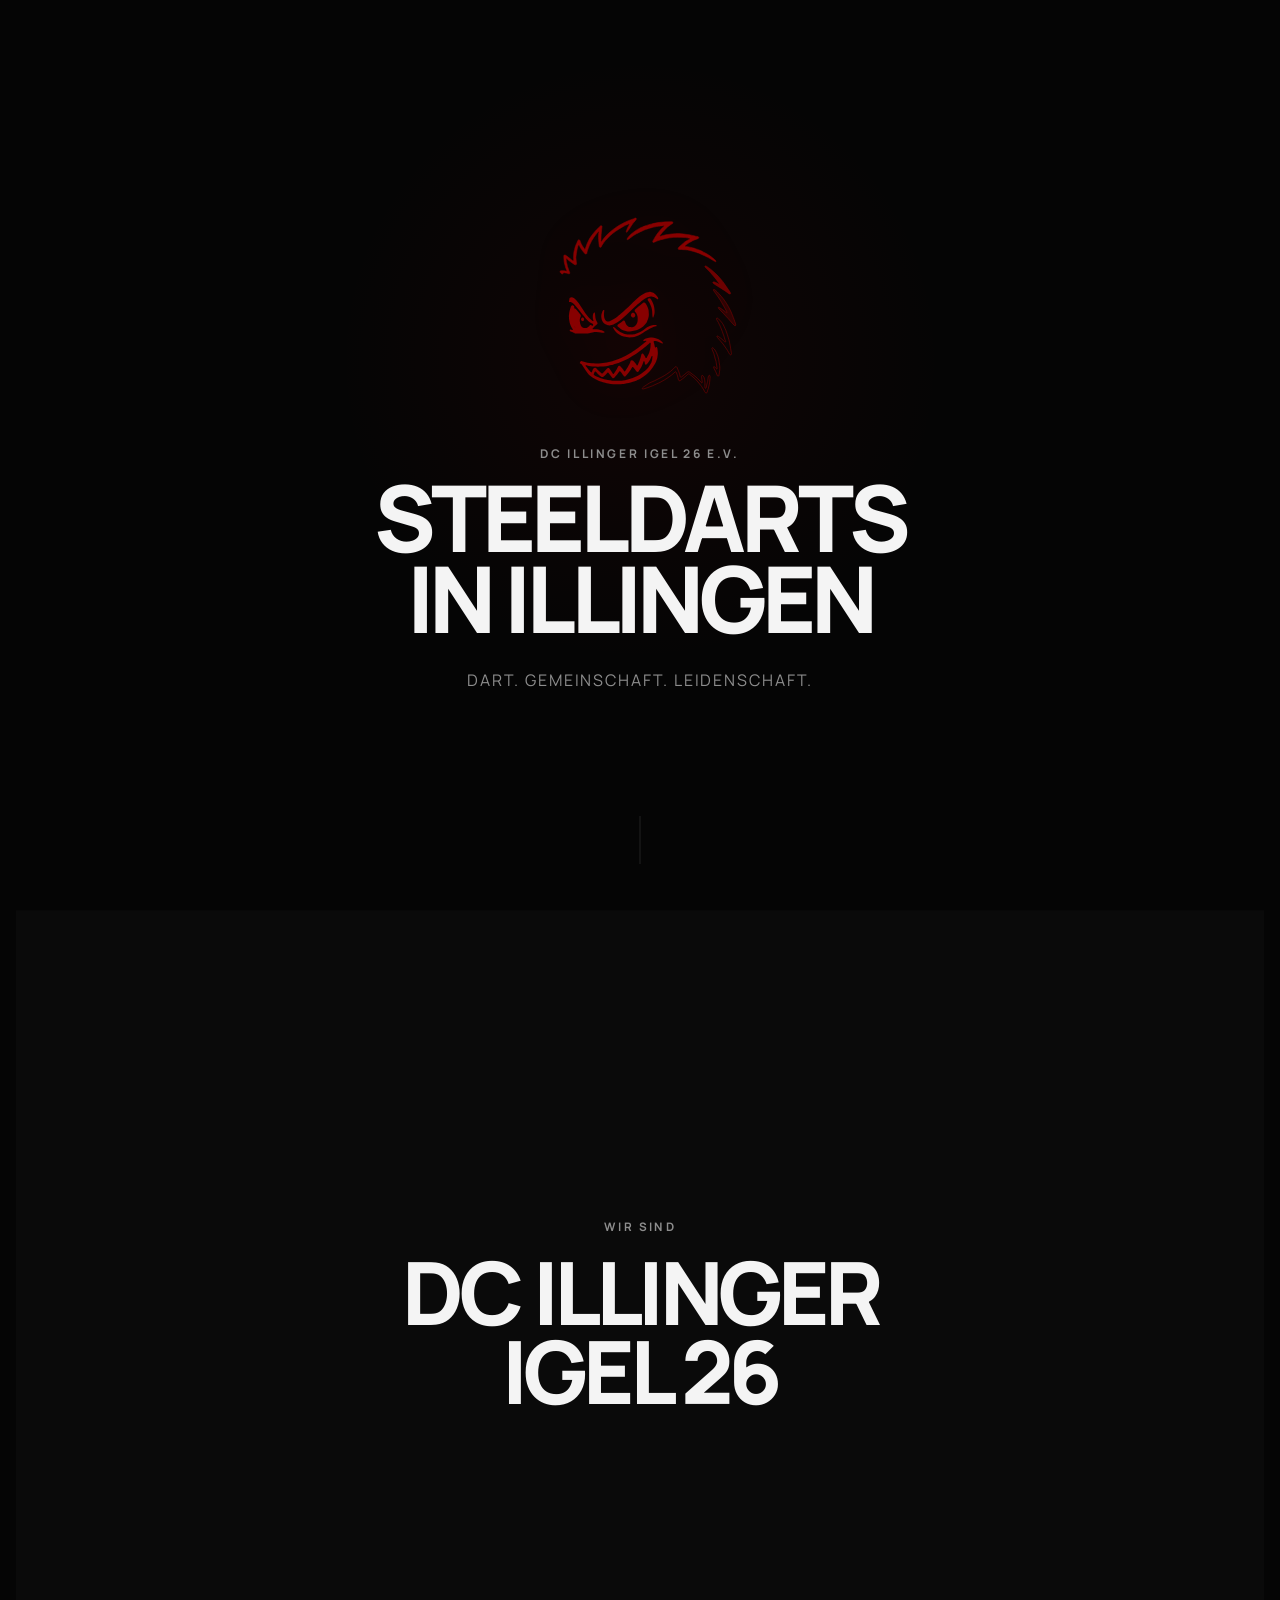
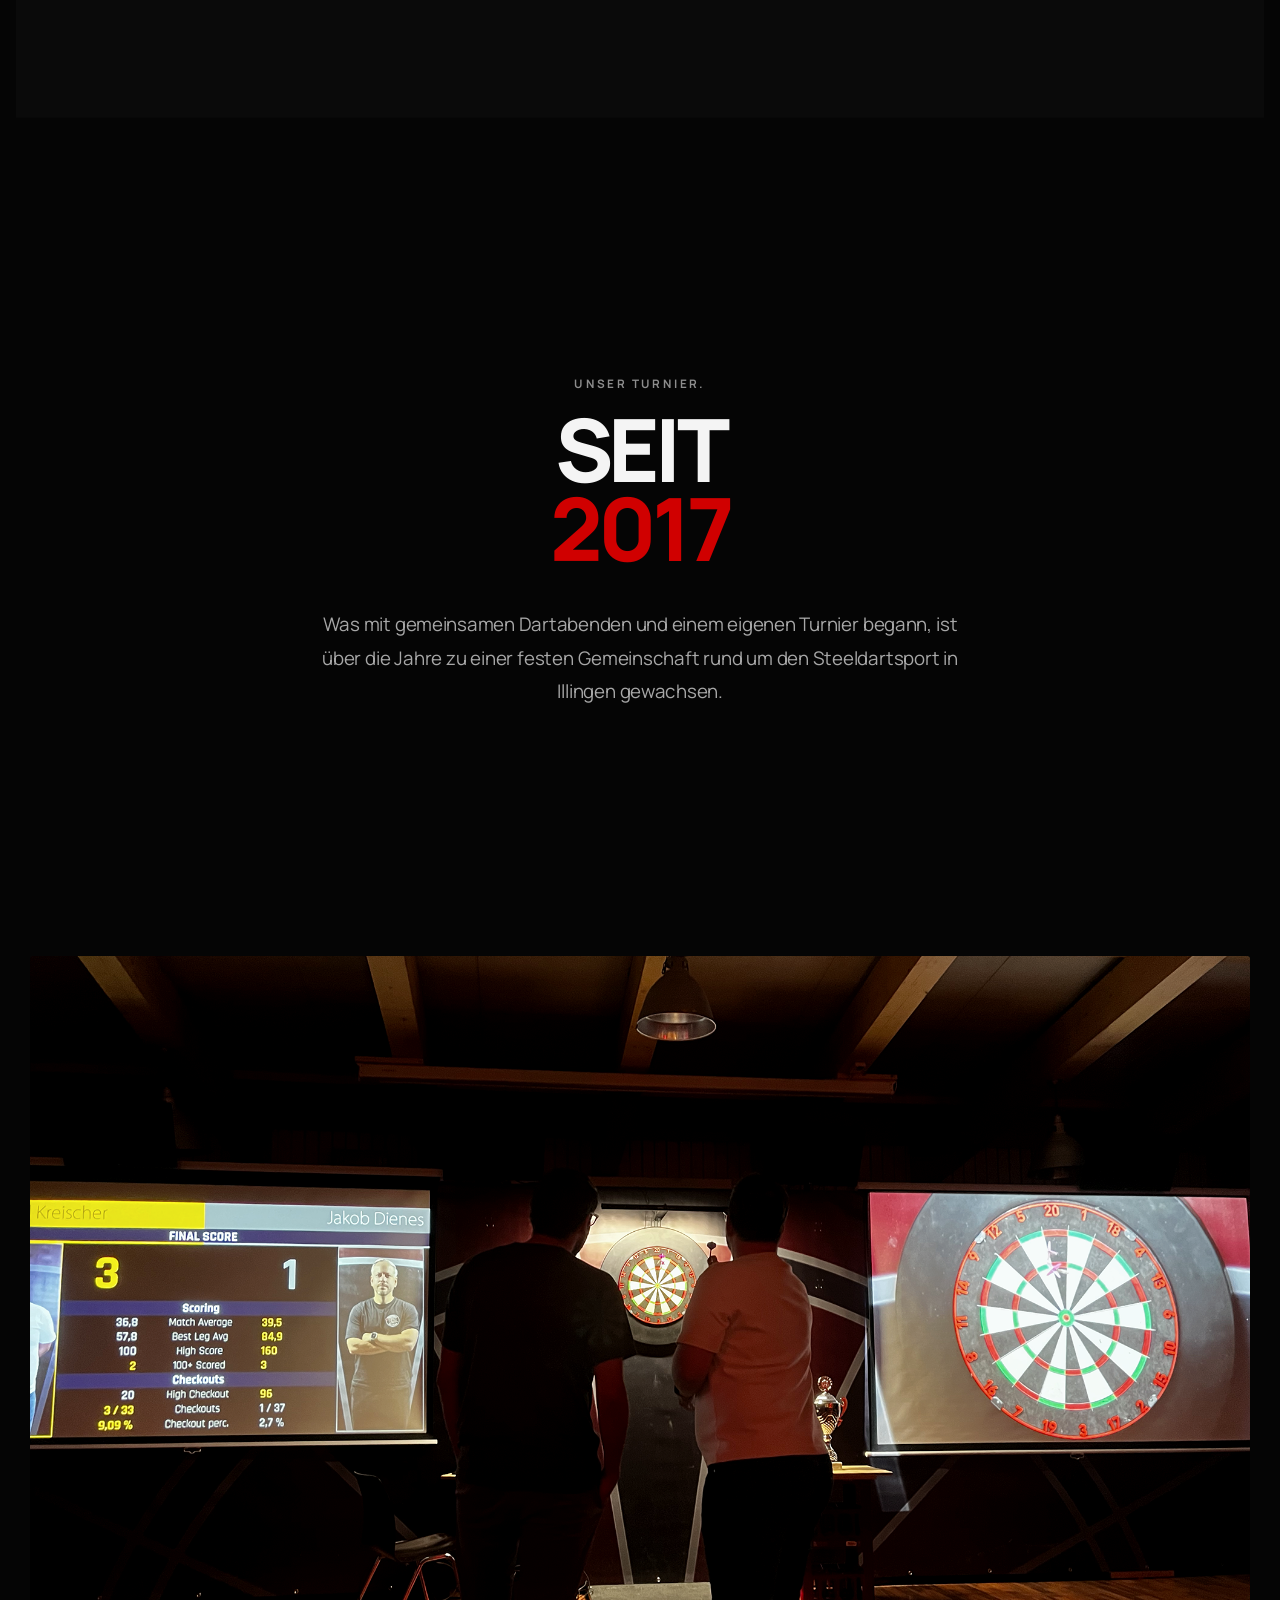
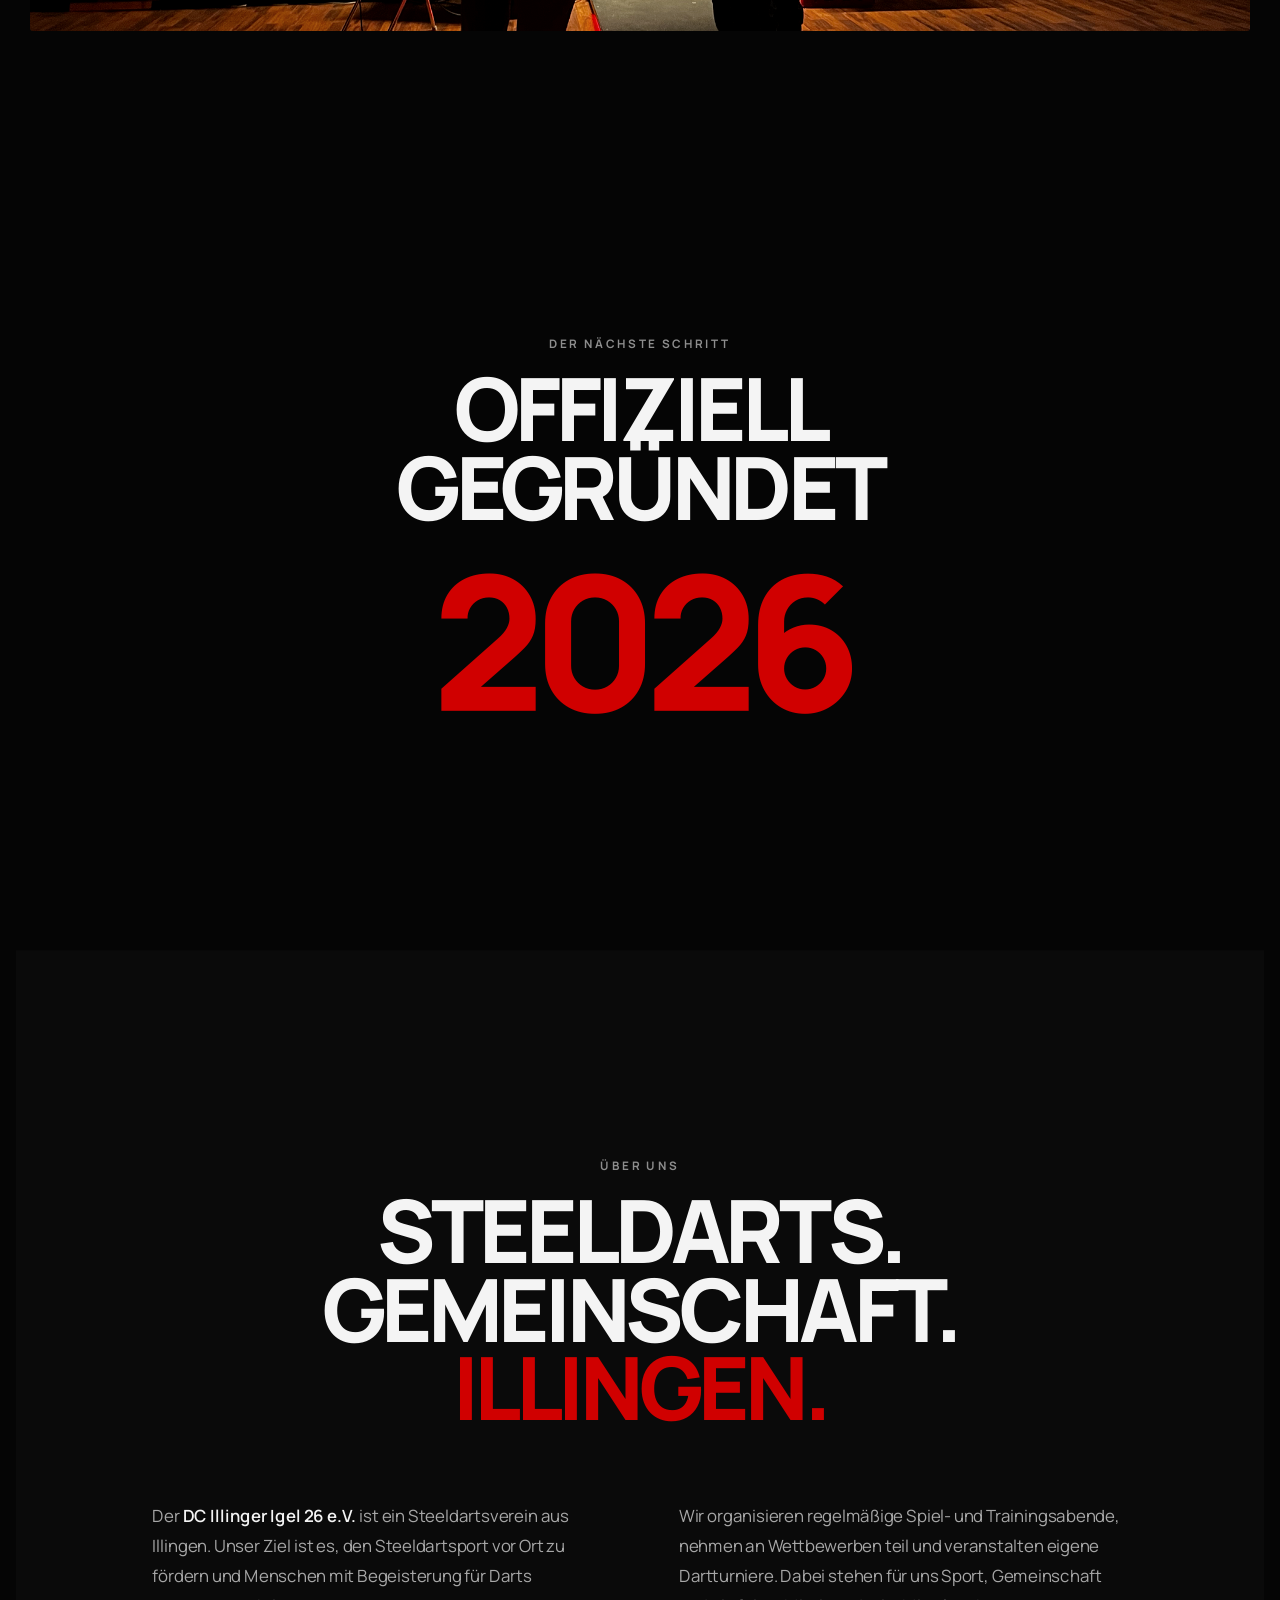
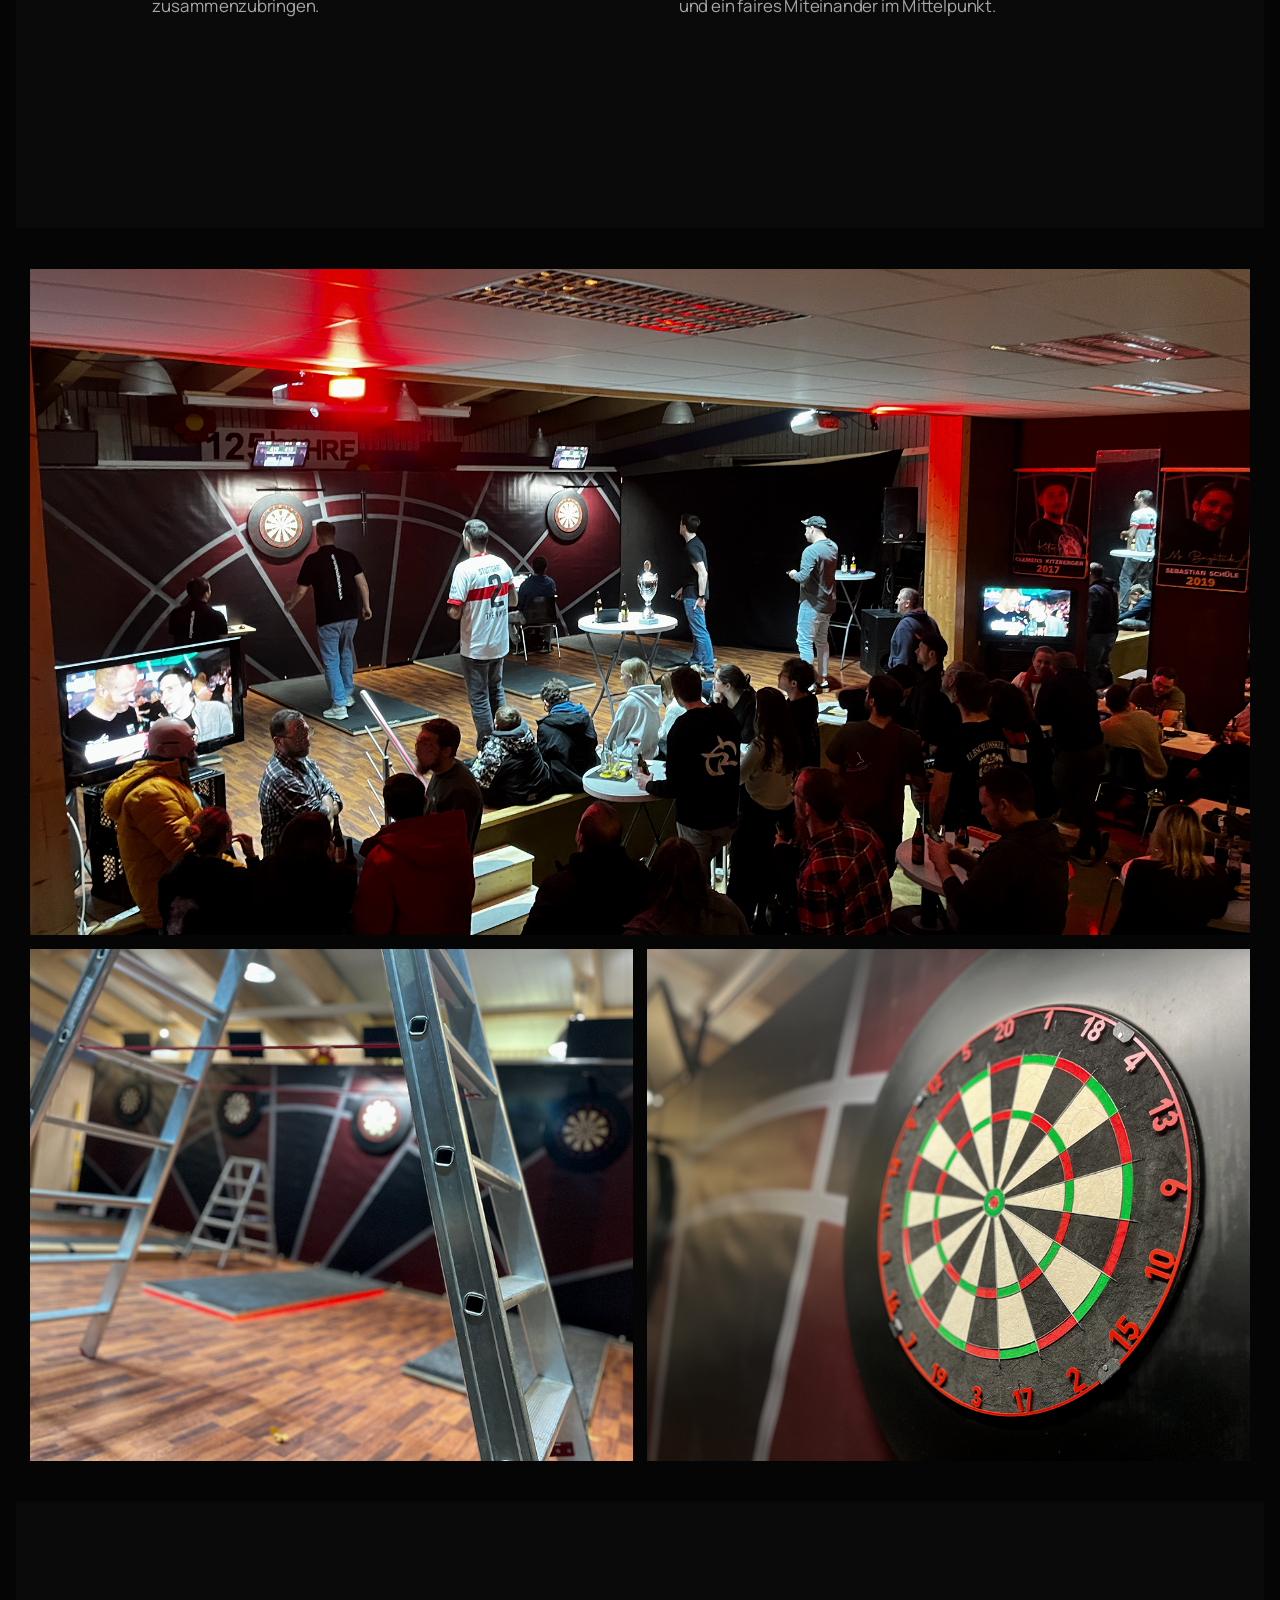
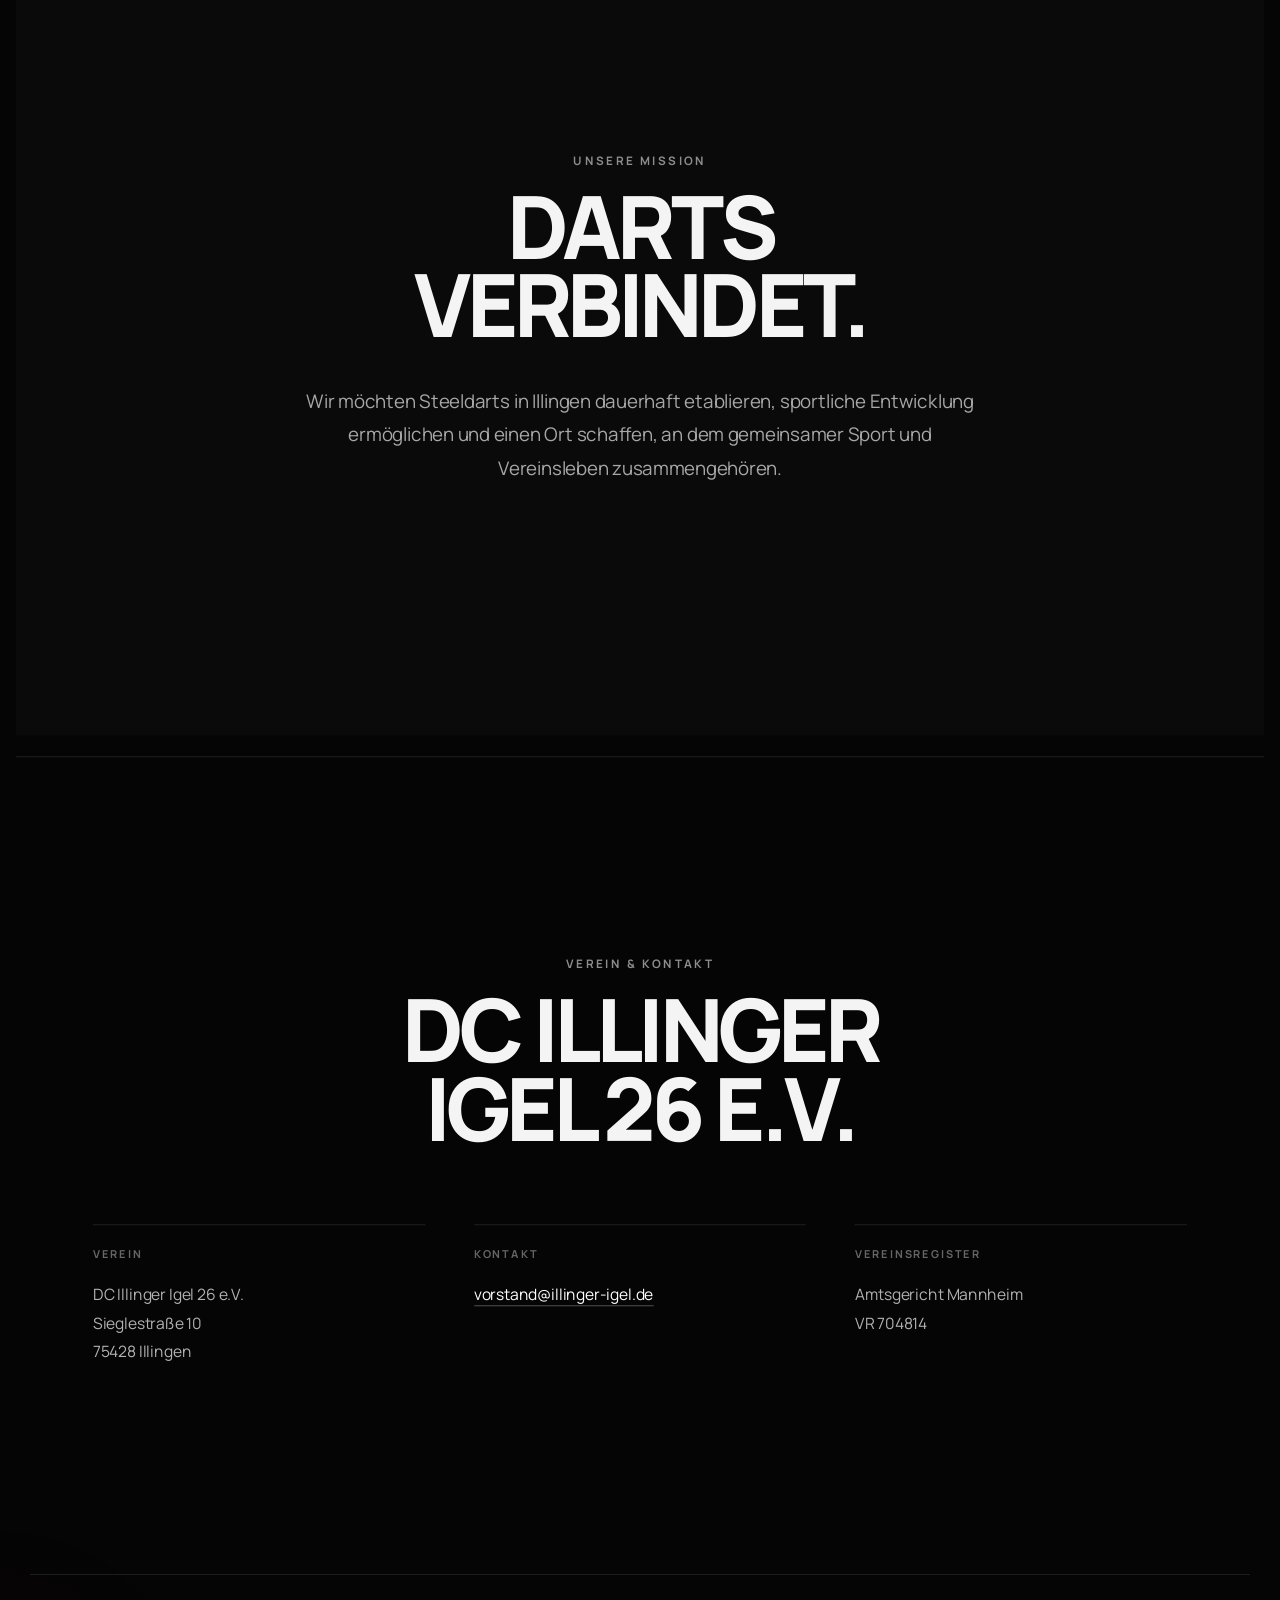
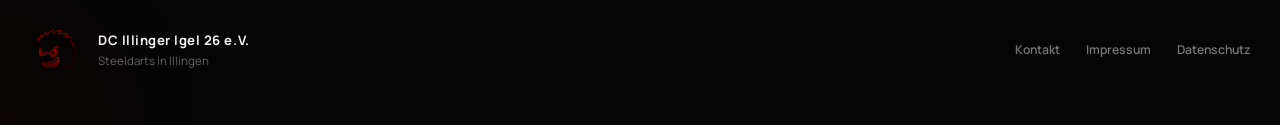
==== commit b21a290e: "Update index.html" ====
--- a/index.html
+++ b/index.html
@@ -117,7 +117,7 @@
 
         <div class="photo-wrap">
             <img
-                src="img/turnier-01.jpg"
+                src="img/turnier-01.png"
                 alt="Dartturnier des DC Illinger Igel in Illingen"
                 loading="lazy">
         </div>
@@ -202,21 +202,21 @@
 
             <figure class="gallery-item gallery-item-wide">
                 <img
-                    src="img/turnier-02.jpg"
+                    src="img/turnier-02.png"
                     alt="Spielbetrieb bei einem Dartturnier des DC Illinger Igel"
                     loading="lazy">
             </figure>
 
             <figure class="gallery-item">
                 <img
-                    src="img/turnier-03.jpg"
+                    src="img/turnier-03.png"
                     alt="Steeldarts beim DC Illinger Igel"
                     loading="lazy">
             </figure>
 
             <figure class="gallery-item">
                 <img
-                    src="img/turnier-04.jpg"
+                    src="img/turnier-04.png"
                     alt="Teilnehmer und Vereinsleben bei einem Turnier in Illingen"
                     loading="lazy">
             </figure>
--- a/style.css
+++ b/style.css
@@ -1,877 +1,731 @@
 /* ======================================================
-   DC Illinger Igel
+   DC Illinger Igel 26 e.V.
    style.css
-   Teil 1
-====================================================== */
-
-:root{
-
-    --background:#050505;
-    --background2:#0a0a0a;
-
-    --text:#ffffff;
-    --grey:#a6a6a6;
-
-    --red:#7A0F12;
-    --red-light:#a51418;
-
-    --transition:600ms ease;
-
-    --max-width:1400px;
-
-}
+====================================================== */
+
+:root {
+    --bg: #050505;
+    --bg-soft: #0a0a0a;
+    --text: #f4f4f4;
+    --muted: #8d8d8d;
+    --line: rgba(255, 255, 255, 0.10);
+
+    --red: #b50000;
+    --red-bright: #d00000;
+
+    --max-width: 1320px;
+}
+
 
 /* ======================================================
    RESET
 ====================================================== */
 
-*{
-    margin:0;
-    padding:0;
-    box-sizing:border-box;
-}
-
-html{
-
-    scroll-behavior:smooth;
-
-}
-
-body{
-
-    background:var(--background);
-    color:var(--text);
-
-    font-family:"Manrope",sans-serif;
-
-    overflow-x:hidden;
-
-    line-height:1.4;
-
-}
-
-/* dezente Hintergrundstruktur */
-
-body::before{
-
-    content:"";
-
-    position:fixed;
-
-    inset:0;
-
-    background-image:
-        radial-gradient(rgba(255,255,255,.025) 1px, transparent 1px);
-
-    background-size:24px 24px;
-
-    opacity:.25;
-
-    pointer-events:none;
-
-    z-index:-2;
-
-}
-
-/* roter Glow */
-
-body::after{
-
-    content:"";
-
-    position:fixed;
-
-    top:-25%;
-
-    left:50%;
-
-    transform:translateX(-50%);
-
-    width:900px;
-    height:900px;
-
-    border-radius:50%;
-
-    background:radial-gradient(circle,
-        rgba(122,15,18,.16),
-        transparent 70%);
-
-    filter:blur(70px);
-
-    pointer-events:none;
-
-    z-index:-1;
-
-}
-
-/* ======================================================
-   TYPOGRAPHY
-====================================================== */
-
-h1{
-
-    font-size:clamp(3rem,7vw,7rem);
-
-    font-weight:800;
-
-    letter-spacing:-3px;
-
-}
-
-h2{
-
-    font-size:clamp(4rem,11vw,10rem);
-
-    font-weight:800;
-
-    line-height:.95;
-
-    letter-spacing:-4px;
-
-}
-
-h3{
-
-    font-size:clamp(2rem,5vw,4rem);
-
-    font-weight:300;
-
-    color:var(--grey);
-
-}
-
-.small{
-
-    font-size:1rem;
-
-    text-transform:uppercase;
-
-    letter-spacing:6px;
-
-    color:var(--grey);
-
-    margin-bottom:30px;
-
-}
+* {
+    margin: 0;
+    padding: 0;
+    box-sizing: border-box;
+}
+
+html {
+    scroll-behavior: smooth;
+}
+
+body {
+    background: var(--bg);
+    color: var(--text);
+    font-family: "Manrope", sans-serif;
+
+    overflow-x: hidden;
+
+    -webkit-font-smoothing: antialiased;
+    text-rendering: optimizeLegibility;
+}
+
+img {
+    display: block;
+    max-width: 100%;
+}
+
+a {
+    color: inherit;
+}
+
 
 /* ======================================================
    HERO
 ====================================================== */
 
-.hero{
-
-    min-height:100vh;
-
-    display:flex;
-
-    justify-content:center;
-
-    align-items:center;
-
-    position:relative;
-
-    text-align:center;
-
-    padding:60px;
-
-}
-
-.hero-content{
-
-    display:flex;
-
-    flex-direction:column;
-
-    align-items:center;
-
-    gap:25px;
-
-    opacity:0;
-
-    transform:translateY(40px);
-
-    animation:intro 1.6s forwards;
-
-}
-
-.logo{
-
-    width:min(40vw,320px);
+.hero {
+    position: relative;
+
+    min-height: 100svh;
+
+    display: flex;
+    justify-content: center;
+    align-items: center;
+
+    padding: 80px 24px;
+
+    overflow: hidden;
+}
+
+.hero::before {
+    content: "";
+
+    position: absolute;
+    inset: 0;
+
+    background:
+        radial-gradient(
+            circle at 50% 40%,
+            rgba(150, 0, 0, 0.08),
+            transparent 36%
+        );
+
+    pointer-events: none;
+}
+
+.hero-content {
+    position: relative;
+    z-index: 2;
+
+    display: flex;
+    flex-direction: column;
+    align-items: center;
+
+    text-align: center;
+}
+
+.logo {
+    width: clamp(150px, 17vw, 270px);
+
+    margin-bottom: 42px;
+
+    transition: transform 0.2s ease-out;
 
     filter:
-
-        drop-shadow(0 0 20px rgba(122,15,18,.35));
-
-    transition:700ms;
-
-}
-
-.logo:hover{
-
-    transform:scale(1.02);
+        drop-shadow(0 0 24px rgba(190, 0, 0, 0.08));
+}
+
+.eyebrow,
+.small {
+    color: var(--muted);
+
+    font-size: 0.75rem;
+    font-weight: 700;
+
+    letter-spacing: 0.22em;
+    text-transform: uppercase;
+}
+
+.hero h1 {
+    margin-top: 15px;
+
+    font-size: clamp(3rem, 7.2vw, 8rem);
+    font-weight: 800;
+
+    line-height: 0.88;
+    letter-spacing: -0.055em;
+}
+
+.hero-subtitle {
+    margin-top: 30px;
+
+    color: var(--muted);
+
+    font-size: clamp(0.85rem, 1.3vw, 1rem);
+    font-weight: 400;
+
+    letter-spacing: 0.12em;
+    text-transform: uppercase;
+}
+
+
+/* ======================================================
+   SCROLL INDICATOR
+====================================================== */
+
+.scroll-indicator {
+    position: absolute;
+
+    left: 50%;
+    bottom: 36px;
+
+    transform: translateX(-50%);
+
+    width: 1px;
+    height: 48px;
+
+    background: rgba(255,255,255,0.12);
+
+    overflow: hidden;
+
+    transition: opacity 0.5s ease;
+}
+
+.scroll-indicator span {
+    position: absolute;
+
+    top: -48px;
+    left: 0;
+
+    width: 100%;
+    height: 48px;
+
+    background: #fff;
+
+    animation: scrollLine 2s infinite;
+}
+
+@keyframes scrollLine {
+
+    0% {
+        transform: translateY(0);
+        opacity: 0;
+    }
+
+    25% {
+        opacity: 1;
+    }
+
+    100% {
+        transform: translateY(96px);
+        opacity: 0;
+    }
+
+}
+
+
+/* ======================================================
+   PANELS
+====================================================== */
+
+.panel {
+    min-height: 92vh;
+
+    display: flex;
+    align-items: center;
+    justify-content: center;
+
+    padding: 120px 30px;
+
+    transform-origin: center;
+}
+
+.panel:nth-of-type(even) {
+    background: var(--bg-soft);
+}
+
+.content {
+    width: min(90%, 920px);
+
+    text-align: center;
+
+    opacity: 0;
+    transform: translateY(42px);
+
+    transition:
+        opacity 1s ease,
+        transform 1s cubic-bezier(0.16, 1, 0.3, 1);
+}
+
+.content.visible {
+    opacity: 1;
+    transform: translateY(0);
+}
+
+.content-wide {
+    width: min(92%, var(--max-width));
+}
+
+.content h2 {
+    margin-top: 18px;
+
+    font-size: clamp(3.1rem, 7vw, 7.7rem);
+    font-weight: 800;
+
+    line-height: 0.9;
+    letter-spacing: -0.055em;
+}
+
+.accent {
+    color: var(--red-bright);
+}
+
+.section-copy {
+    max-width: 690px;
+
+    margin: 42px auto 0;
+
+    color: #a7a7a7;
+
+    font-size: clamp(1rem, 1.5vw, 1.25rem);
+
+    line-height: 1.8;
+}
+
+
+/* ======================================================
+   2026
+====================================================== */
+
+.big-year {
+    margin-top: 40px;
+
+    color: var(--red-bright);
+
+    font-size: clamp(5rem, 15vw, 14rem);
+    font-weight: 800;
+
+    line-height: 0.8;
+    letter-spacing: -0.07em;
+}
+
+
+/* ======================================================
+   ABOUT
+====================================================== */
+
+.about-panel {
+    min-height: 100vh;
+}
+
+.about-grid {
+    display: grid;
+
+    grid-template-columns: repeat(2, minmax(0, 1fr));
+
+    gap: 80px;
+
+    max-width: 1000px;
+
+    margin: 75px auto 0;
+
+    text-align: left;
+}
+
+.about-grid p {
+    color: #a7a7a7;
+
+    font-size: clamp(1rem, 1.35vw, 1.2rem);
+
+    line-height: 1.8;
+}
+
+.about-grid strong {
+    color: var(--text);
+
+    font-weight: 600;
+}
+
+
+/* ======================================================
+   PHOTO SECTIONS
+====================================================== */
+
+.photo-section {
+    padding: 0 30px 80px;
+}
+
+.photo-wrap {
+    width: min(calc(100% - 0px), 1500px);
+
+    margin: 0 auto;
+
+    overflow: hidden;
+
+    border-radius: 3px;
+}
+
+.photo-wrap img {
+    width: 100%;
+    height: min(75vh, 850px);
+
+    object-fit: cover;
 
     filter:
-
-        drop-shadow(0 0 40px rgba(122,15,18,.8));
-
-}
-
-.hero p{
-
-    color:var(--grey);
-
-    font-size:1.2rem;
-
-    letter-spacing:4px;
-
-    text-transform:uppercase;
-
-}
-
-/* ======================================================
-   SCROLL INDICATOR
-====================================================== */
-
-.scroll-indicator{
-
-    position:absolute;
-
-    bottom:45px;
-
-    left:50%;
-
-    transform:translateX(-50%);
-
-}
-
-.scroll-indicator span{
-
-    width:28px;
-
-    height:48px;
-
-    display:block;
-
-    border:2px solid rgba(255,255,255,.3);
-
-    border-radius:20px;
-
-    position:relative;
-
-}
-
-.scroll-indicator span::after{
-
-    content:"";
-
-    position:absolute;
-
-    top:8px;
-
-    left:50%;
-
-    transform:translateX(-50%);
-
-    width:6px;
-
-    height:6px;
-
-    background:white;
-
-    border-radius:50%;
-
-    animation:scroll 2s infinite;
-
-}
-
-/* ======================================================
-   PANELS
-====================================================== */
-
-.panel{
-
-    min-height:100vh;
-
-    display:flex;
-
-    justify-content:center;
-
-    align-items:center;
-
-    text-align:center;
-
-    padding:120px 40px;
-
-}
-
-.content{
-
-    width:100%;
-
-    max-width:var(--max-width);
-
-    opacity:0;
-
-    transform:translateY(60px);
+        saturate(0.85)
+        contrast(1.04);
 
     transition:
-
-        opacity .9s ease,
-
-        transform .9s ease;
-
-}
-
-.content.visible{
-
-    opacity:1;
-
-    transform:translateY(0);
-
-}
-
-/* ======================================================
-   BUTTON
-====================================================== */
-
-.button{
-
-    display:inline-block;
-
-    margin-top:60px;
-
-    padding:
-
-        18px 42px;
-
-    border:
-
-        1px solid var(--red);
-
-    color:white;
-
-    text-decoration:none;
-
-    letter-spacing:2px;
-
-    text-transform:uppercase;
-
-    transition:.35s;
-
-}
-
-.button:hover{
-
-    background:var(--red);
-
-    box-shadow:
-
-        0 0 35px rgba(122,15,18,.5);
-
-    transform:translateY(-3px);
-
-}
-
-/* ======================================================
-   INTRO ANIMATION
-====================================================== */
-
-@keyframes intro{
-
-    to{
-
-        opacity:1;
-
-        transform:translateY(0);
-
-    }
-
-}
-
-@keyframes scroll{
-
-    0%{
-
-        opacity:0;
-
-        transform:translate(-50%,0);
-
-    }
-
-    50%{
-
-        opacity:1;
-
-    }
-
-    100%{
-
-        opacity:0;
-
-        transform:translate(-50%,18px);
-
-    }
-
-}
+        transform 1.4s cubic-bezier(0.16, 1, 0.3, 1),
+        filter 0.8s ease;
+}
+
+.photo-wrap:hover img {
+    transform: scale(1.015);
+
+    filter:
+        saturate(1)
+        contrast(1.03);
+}
+
+
+/* ======================================================
+   GALLERY
+====================================================== */
+
+.gallery-section {
+    width: 100%;
+
+    padding: 30px;
+
+    background: var(--bg);
+}
+
+.gallery-grid {
+    width: min(100%, 1500px);
+
+    margin: 0 auto;
+
+    display: grid;
+
+    grid-template-columns: repeat(2, 1fr);
+
+    gap: 14px;
+}
+
+.gallery-item {
+    position: relative;
+
+    height: clamp(320px, 40vw, 650px);
+
+    overflow: hidden;
+
+    background: #111;
+}
+
+.gallery-item-wide {
+    grid-column: 1 / -1;
+
+    height: clamp(420px, 52vw, 780px);
+}
+
+.gallery-item img {
+    width: 100%;
+    height: 100%;
+
+    object-fit: cover;
+
+    filter:
+        saturate(0.88)
+        contrast(1.04);
+
+    transition:
+        transform 1.3s cubic-bezier(0.16, 1, 0.3, 1),
+        filter 0.8s ease;
+}
+
+.gallery-item:hover img {
+    transform: scale(1.025);
+
+    filter:
+        saturate(1)
+        contrast(1.02);
+}
+
+
+/* ======================================================
+   MISSION
+====================================================== */
+
+.mission-panel {
+    min-height: 95vh;
+}
+
+
+/* ======================================================
+   CONTACT
+====================================================== */
+
+.contact-panel {
+    border-top: 1px solid var(--line);
+}
+
+.contact-grid {
+    display: grid;
+
+    grid-template-columns: repeat(3, minmax(0, 1fr));
+
+    gap: 50px;
+
+    margin-top: 80px;
+
+    text-align: left;
+}
+
+.contact-block {
+    padding-top: 22px;
+
+    border-top: 1px solid var(--line);
+}
+
+.contact-label {
+    display: block;
+
+    margin-bottom: 20px;
+
+    color: #666;
+
+    font-size: 0.7rem;
+    font-weight: 700;
+
+    letter-spacing: 0.18em;
+    text-transform: uppercase;
+}
+
+.contact-block p {
+    color: #b2b2b2;
+
+    font-size: 1rem;
+
+    line-height: 1.8;
+}
+
+.contact-block a {
+    color: #fff;
+
+    text-decoration: none;
+
+    border-bottom: 1px solid rgba(255, 255, 255, 0.3);
+
+    transition:
+        color 0.25s ease,
+        border-color 0.25s ease;
+}
+
+.contact-block a:hover {
+    color: var(--red-bright);
+    border-color: var(--red-bright);
+}
+
 
 /* ======================================================
    FOOTER
 ====================================================== */
 
-footer{
-
-    padding:120px 40px 80px;
-
-    text-align:center;
-
-    border-top:1px solid rgba(255,255,255,.08);
-
-    background:linear-gradient(
-        180deg,
-        transparent,
-        rgba(255,255,255,.02)
-    );
-
-}
-
-.footer-logo{
-
-    width:90px;
-
-    margin-bottom:25px;
-
-    opacity:.9;
-
-    transition:.4s ease;
-
-}
-
-.footer-logo:hover{
-
-    transform:scale(1.08);
-
-    filter:drop-shadow(0 0 20px rgba(122,15,18,.6));
-
-}
-
-footer p{
-
-    color:var(--grey);
-
-    margin-bottom:40px;
-
-    letter-spacing:2px;
-
-    text-transform:uppercase;
-
-    font-size:.9rem;
-
-}
-
-footer nav{
-
-    display:flex;
-
-    justify-content:center;
-
-    gap:40px;
-
-    flex-wrap:wrap;
-
-}
-
-footer nav a{
-
-    color:var(--grey);
-
-    text-decoration:none;
-
-    transition:.3s;
-
-    position:relative;
-
-}
-
-footer nav a:hover{
-
-    color:white;
-
-}
-
-footer nav a::after{
-
-    content:"";
-
-    position:absolute;
-
-    left:0;
-
-    bottom:-6px;
-
-    width:0;
-
-    height:2px;
-
-    background:var(--red);
-
-    transition:.35s ease;
-
-}
-
-footer nav a:hover::after{
-
-    width:100%;
-
-}
-
-
-/* ======================================================
-   SECTION EFFECTS
-====================================================== */
-
-.panel{
-
-    position:relative;
-
-    overflow:hidden;
-
-}
-
-.panel::before{
-
-    content:"";
-
-    position:absolute;
-
-    inset:0;
+footer {
+    width: min(calc(100% - 60px), var(--max-width));
+
+    margin: 0 auto;
+
+    padding: 50px 0;
+
+    display: flex;
+    align-items: center;
+    justify-content: space-between;
+
+    gap: 30px;
+
+    border-top: 1px solid var(--line);
+}
+
+.footer-brand {
+    display: flex;
+    align-items: center;
+
+    gap: 18px;
+}
+
+.footer-logo {
+    width: 50px;
+    height: 50px;
+
+    object-fit: contain;
+}
+
+.footer-brand div {
+    display: flex;
+    flex-direction: column;
+
+    gap: 4px;
+}
+
+.footer-brand strong {
+    font-size: 0.82rem;
+
+    letter-spacing: 0.04em;
+}
+
+.footer-brand span {
+    color: #666;
+
+    font-size: 0.72rem;
+}
+
+footer nav {
+    display: flex;
+
+    gap: 26px;
+}
+
+footer nav a {
+    color: #777;
+
+    font-size: 0.76rem;
+    font-weight: 600;
+
+    text-decoration: none;
+
+    transition: color 0.25s ease;
+}
+
+footer nav a:hover {
+    color: #fff;
+}
+
+
+/* ======================================================
+   MOUSE GLOW
+====================================================== */
+
+.mouse-glow {
+    position: fixed;
+
+    width: 420px;
+    height: 420px;
+
+    border-radius: 50%;
 
     background:
-
-        radial-gradient(circle at center,
-        rgba(122,15,18,.05),
-        transparent 70%);
-
-    opacity:0;
-
-    transition:1s ease;
-
-    pointer-events:none;
-
-}
-
-.panel:hover::before{
-
-    opacity:1;
-
-}
-
-
-/* ======================================================
-   FADE ELEMENTS
-====================================================== */
-
-.fade{
-
-    opacity:0;
-
-    transform:translateY(60px);
-
-    transition:
-
-        opacity .9s ease,
-
-        transform .9s ease;
-
-}
-
-.fade.visible{
-
-    opacity:1;
-
-    transform:translateY(0);
-
-}
-
-
-/* ======================================================
-   OPTIONAL HEADER (für spätere Erweiterung)
-====================================================== */
-
-header{
-
-    position:fixed;
-
-    top:0;
-
-    left:0;
-
-    width:100%;
-
-    padding:25px 50px;
-
-    display:flex;
-
-    justify-content:space-between;
-
-    align-items:center;
-
-    backdrop-filter:blur(12px);
-
-    background:rgba(5,5,5,.55);
-
-    border-bottom:1px solid rgba(255,255,255,.05);
-
-    z-index:999;
-
-    opacity:0;
-
-    transform:translateY(-20px);
-
-    transition:.4s ease;
-
-}
-
-header.show{
-
-    opacity:1;
-
-    transform:translateY(0);
-
-}
-
-header img{
-
-    width:48px;
-
-}
-
-header nav{
-
-    display:flex;
-
-    gap:30px;
-
-}
-
-header nav a{
-
-    color:white;
-
-    text-decoration:none;
-
-    letter-spacing:1px;
-
-    transition:.3s;
-
-}
-
-header nav a:hover{
-
-    color:var(--red-light);
-
-}
-
-
-/* ======================================================
-   SELECTION
-====================================================== */
-
-::selection{
-
-    background:var(--red);
-
-    color:white;
-
-}
-
-
-/* ======================================================
-   SCROLLBAR
-====================================================== */
-
-::-webkit-scrollbar{
-
-    width:10px;
-
-}
-
-::-webkit-scrollbar-track{
-
-    background:#050505;
-
-}
-
-::-webkit-scrollbar-thumb{
-
-    background:#202020;
-
-    border-radius:50px;
-
-}
-
-::-webkit-scrollbar-thumb:hover{
-
-    background:var(--red);
-
-}
-
-
-/* ======================================================
-   RESPONSIVE
-====================================================== */
-
-@media(max-width:1100px){
-
-    .hero{
-
-        padding:50px 30px;
-
-    }
-
-    .logo{
-
-        width:260px;
-
-    }
-
-    h2{
-
-        font-size:clamp(3rem,10vw,6rem);
-
-        letter-spacing:-2px;
-
-    }
-
-    h3{
-
-        font-size:2rem;
-
-    }
-
-    .panel{
-
-        padding:100px 30px;
-
-    }
-
-}
-
-
-@media(max-width:768px){
-
-    .hero{
-
-        padding:40px 25px;
-
-    }
-
-    .logo{
-
-        width:190px;
-
-    }
-
-    h1{
-
-        font-size:2.7rem;
-
-    }
-
-    h2{
-
-        font-size:3.3rem;
-
-        line-height:1;
-
-    }
-
-    h3{
-
-        font-size:1.5rem;
-
-    }
-
-    .hero p{
-
-        font-size:.95rem;
-
-        letter-spacing:2px;
-
-    }
-
-    .button{
-
-        width:100%;
-
-        max-width:320px;
-
-    }
-
-    footer{
-
-        padding:90px 25px 60px;
-
-    }
-
-}
-
-
-@media(max-width:480px){
-
-    .hero{
-
-        min-height:100svh;
-
-    }
-
-    .logo{
-
-        width:150px;
-
-    }
-
-    h1{
-
-        font-size:2.1rem;
-
-    }
-
-    h2{
-
-        font-size:2.5rem;
-
-    }
-
-    h3{
-
-        font-size:1.2rem;
-
-    }
-
-    .small{
-
-        letter-spacing:3px;
-
-    }
-
-    .scroll-indicator{
-
-        bottom:25px;
-
-    }
-
-}
-
-
-/* ======================================================
-   SMOOTH TRANSITIONS
-====================================================== */
-
-img,
-a,
-button,
-.content{
-
-    transition:all .4s ease;
-
-}+        radial-gradient(
+            circle,
+            rgba(150, 0, 0, 0.045),
+            transparent 68%
+        );
+
+    transform: translate(-50%, -50%);
+
+    pointer-events: none;
+
+    z-index: -1;
+}
+
+
+/* ======================================================
+   MOBILE
+====================================================== */
+
+@media (max-width: 900px) {
+
+    .panel {
+        min-height: auto;
+
+        padding: 130px 24px;
+    }
+
+    .hero {
+        min-height: 100svh;
+
+        padding-left: 20px;
+        padding-right: 20px;
+    }
+
+    .logo {
+        width: 145px;
+
+        margin-bottom: 34px;
+    }
+
+    .about-grid {
+        grid-template-columns: 1fr;
+
+        gap: 30px;
+
+        margin-top: 50px;
+    }
+
+    .gallery-grid {
+        grid-template-columns: 1fr;
+    }
+
+    .gallery-item-wide {
+        grid-column: auto;
+    }
+
+    .gallery-item,
+    .gallery-item-wide {
+        height: 60vw;
+
+        min-height: 300px;
+    }
+
+    .contact-grid {
+        grid-template-columns: 1fr;
+
+        gap: 35px;
+
+        margin-top: 55px;
+    }
+
+    footer {
+        flex-direction: column;
+        align-items: flex-start;
+
+        padding-bottom: 40px;
+    }
+
+    footer nav {
+        flex-wrap: wrap;
+
+        gap: 18px 24px;
+    }
+
+}
+
+
+/* ======================================================
+   SMALL MOBILE
+====================================================== */
+
+@media (max-width: 560px) {
+
+    .hero h1 {
+        font-size: clamp(2.7rem, 14vw, 4rem);
+    }
+
+    .content h2 {
+        font-size: clamp(2.7rem, 13vw, 4.5rem);
+    }
+
+    .photo-section,
+    .gallery-section {
+        padding-left: 12px;
+        padding-right: 12px;
+    }
+
+    .gallery-grid {
+        gap: 8px;
+    }
+
+    .photo-wrap img {
+        height: 58vh;
+    }
+
+    footer {
+        width: calc(100% - 40px);
+    }
+
+}
+
+
+/* ======================================================
+   REDUCED MOTION
+====================================================== */
+
+@media (prefers-reduced-motion: reduce) {
+
+    html {
+        scroll-behavior: auto;
+    }
+
+    *,
+    *::before,
+    *::after {
+        animation-duration: 0.01ms !important;
+        animation-iteration-count: 1 !important;
+        transition-duration: 0.01ms !important;
+    }
+
+}
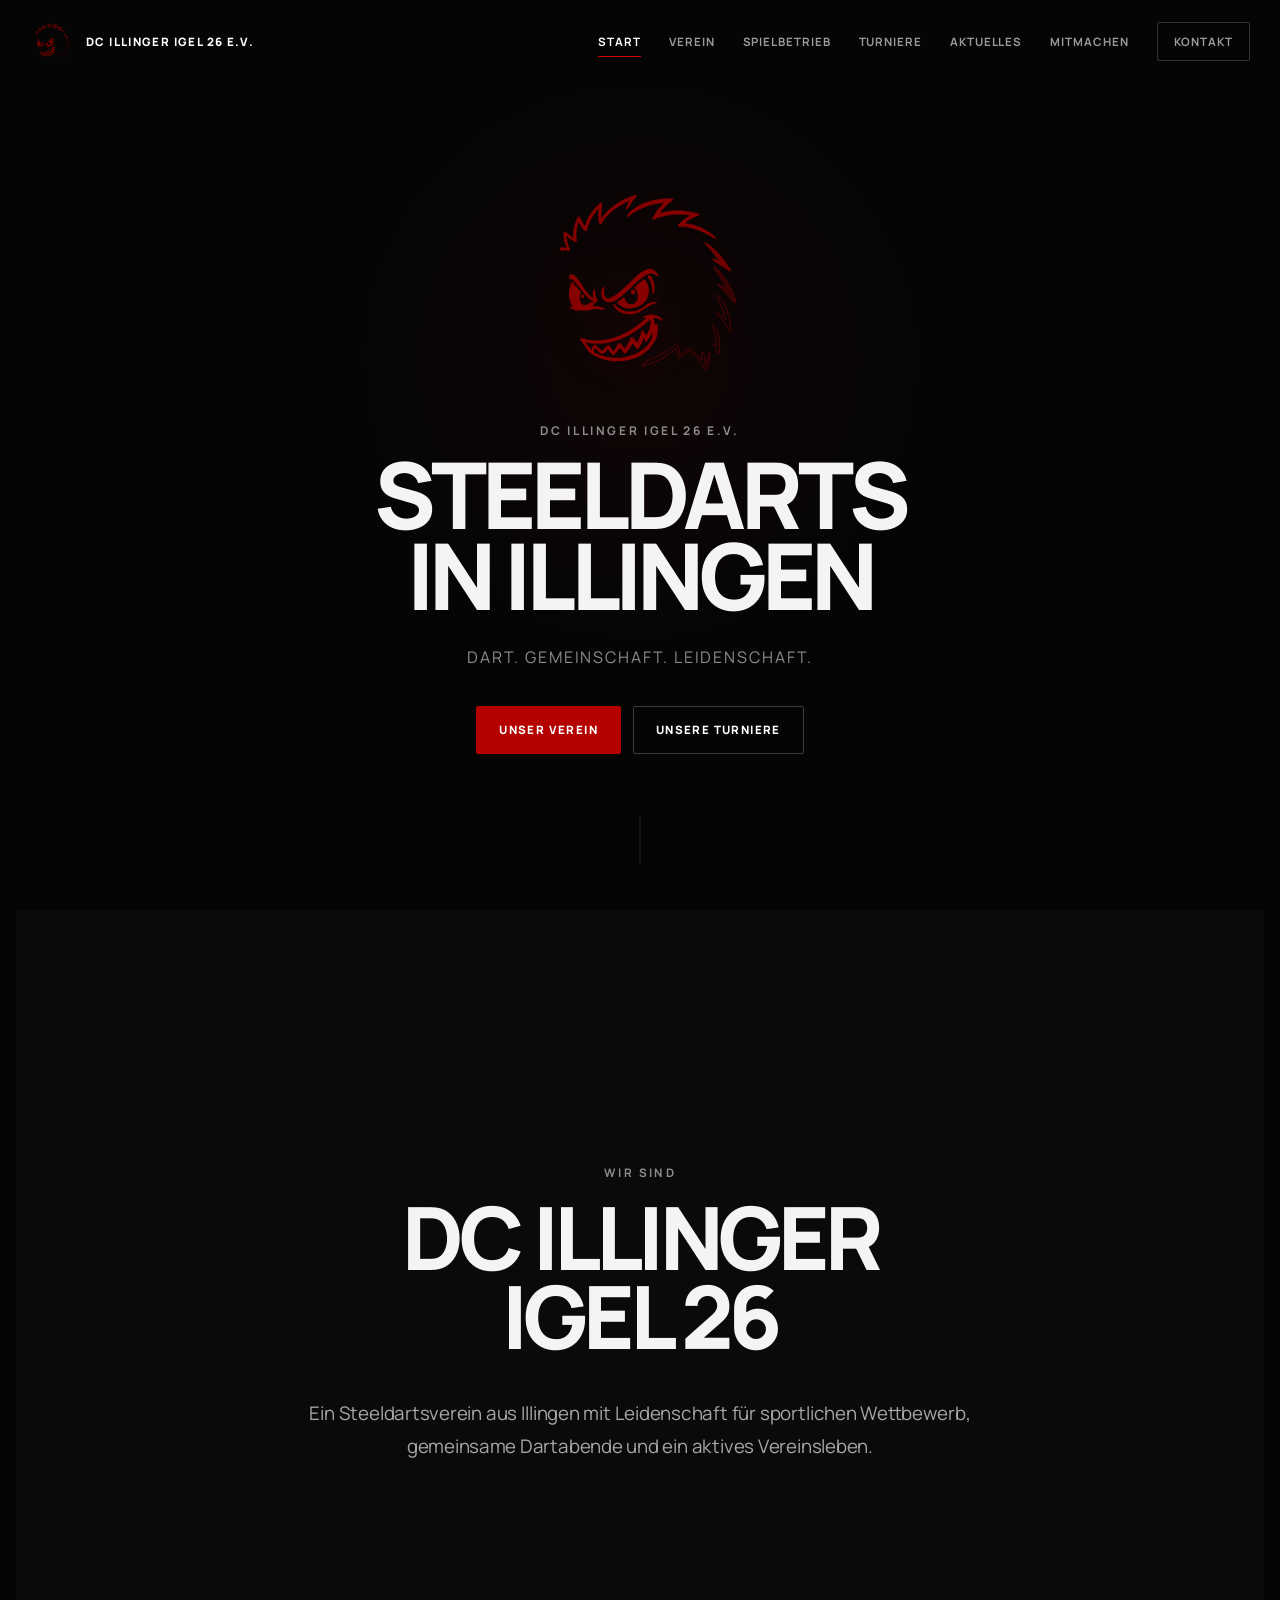
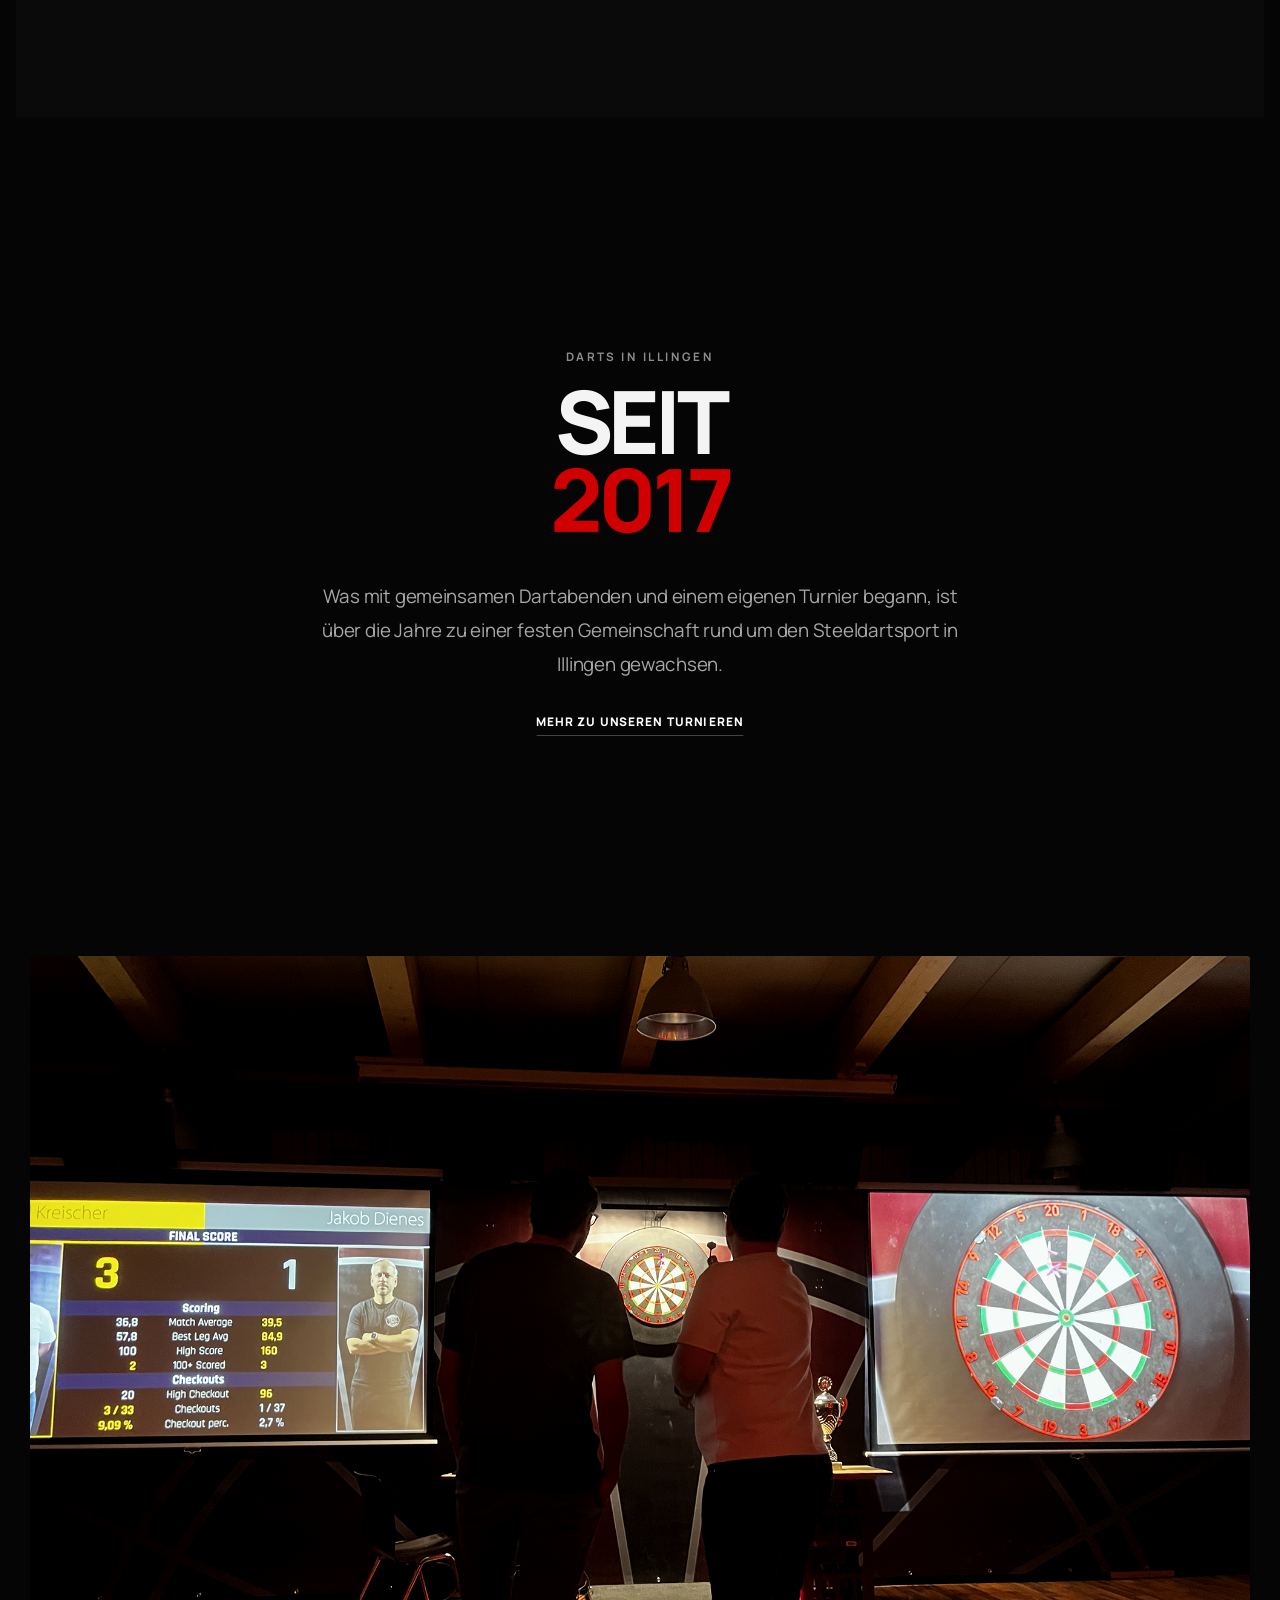
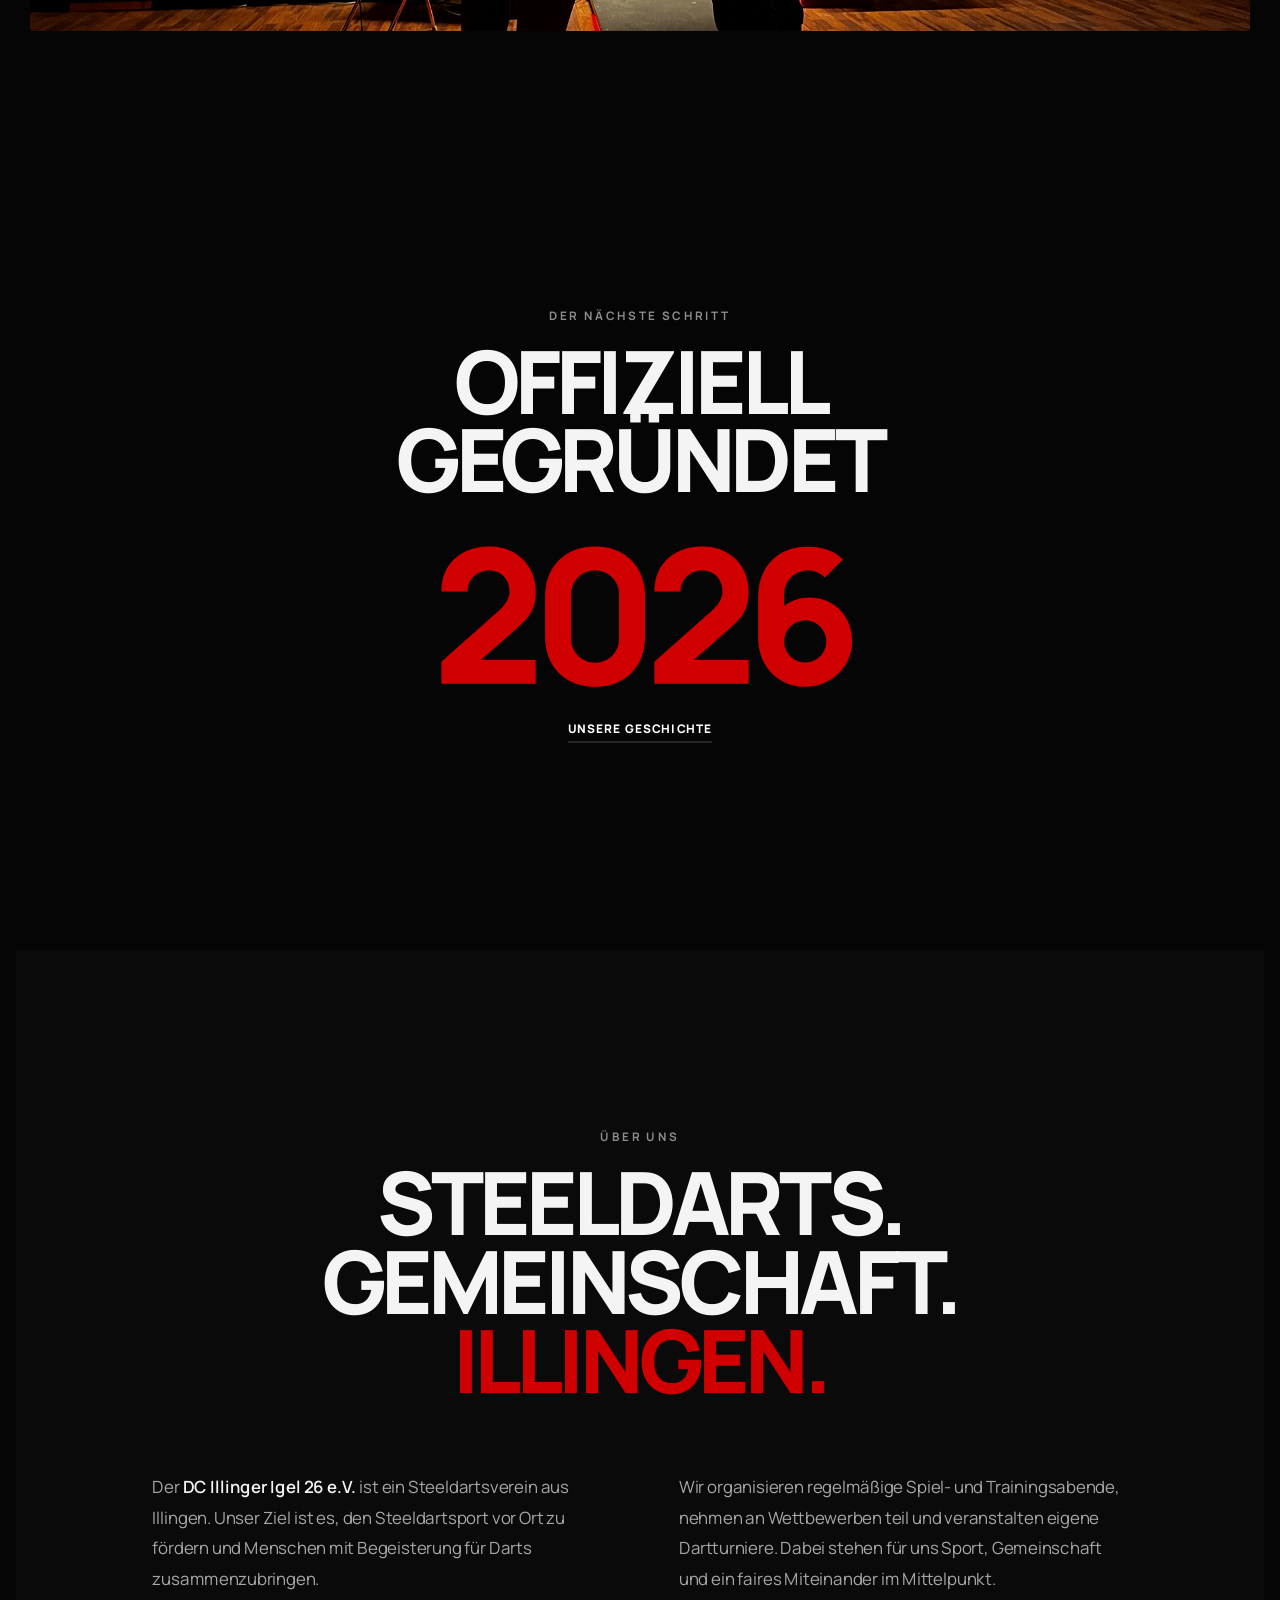
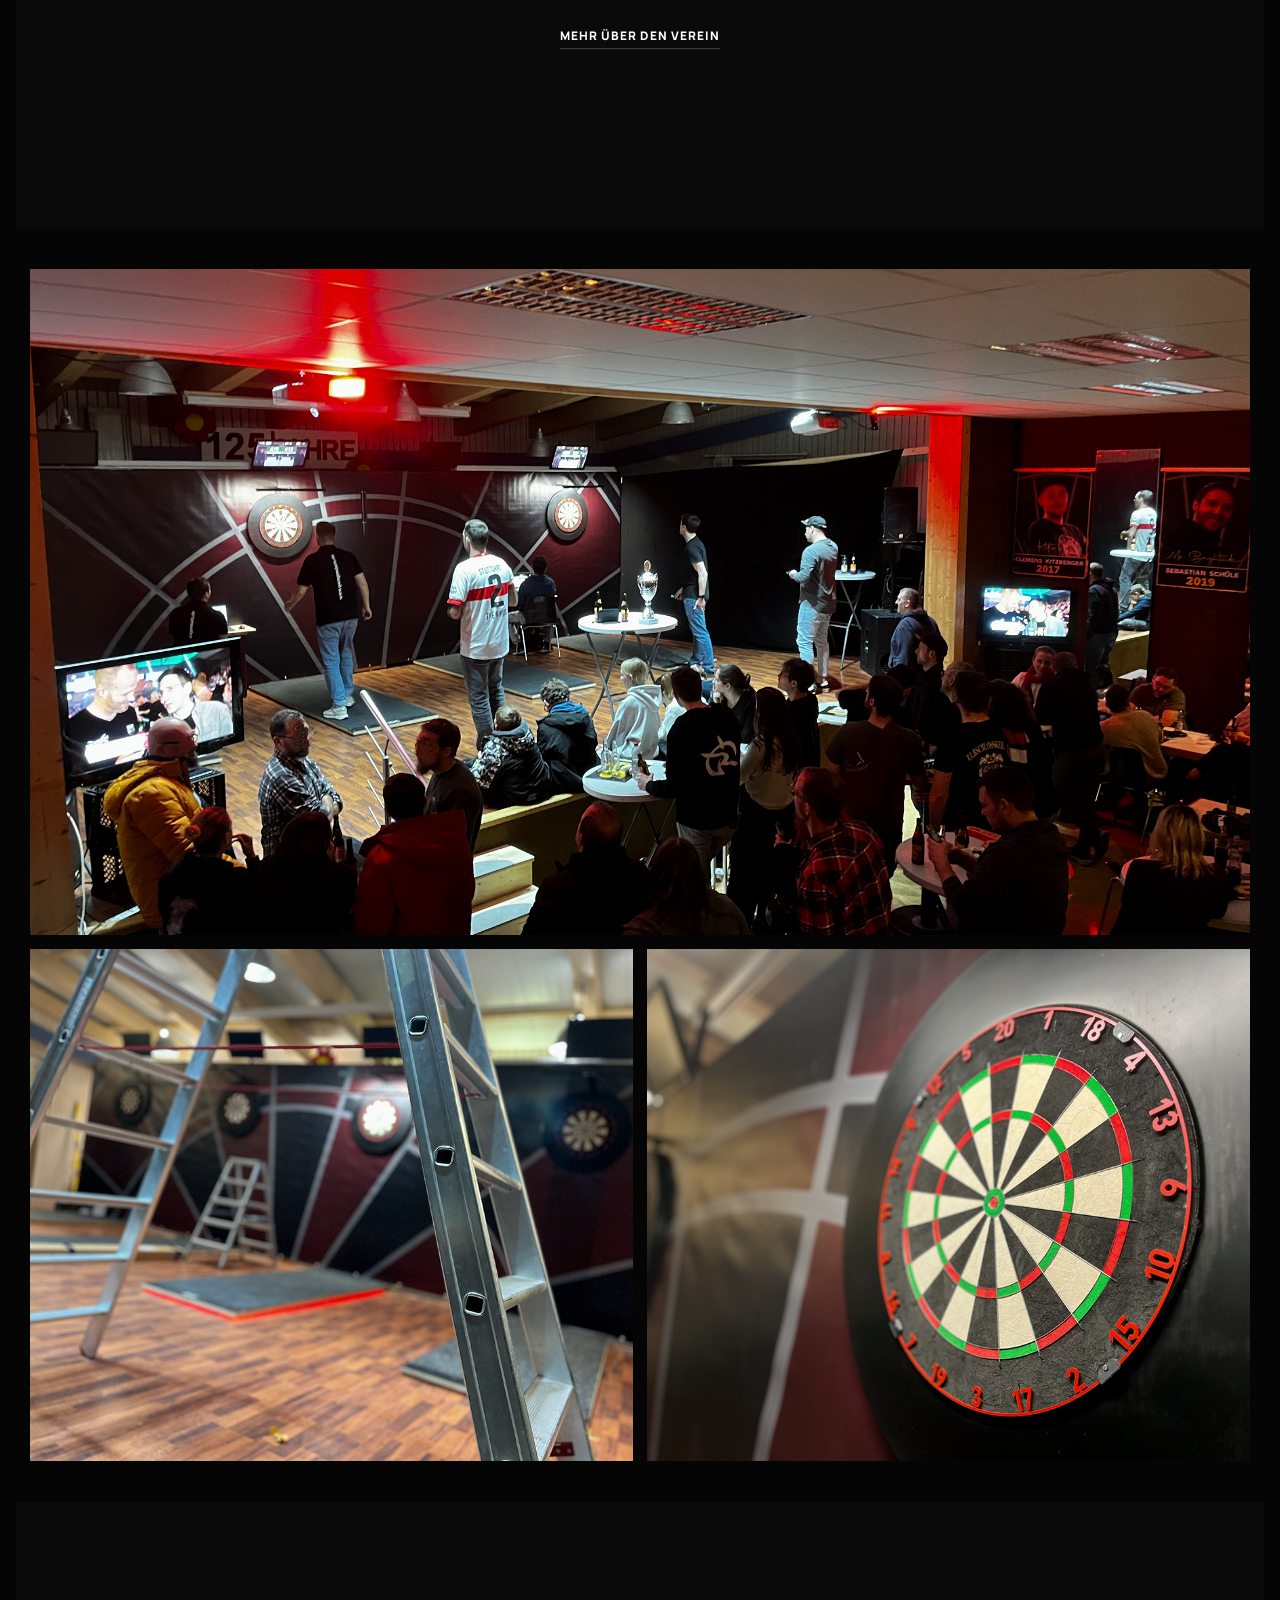
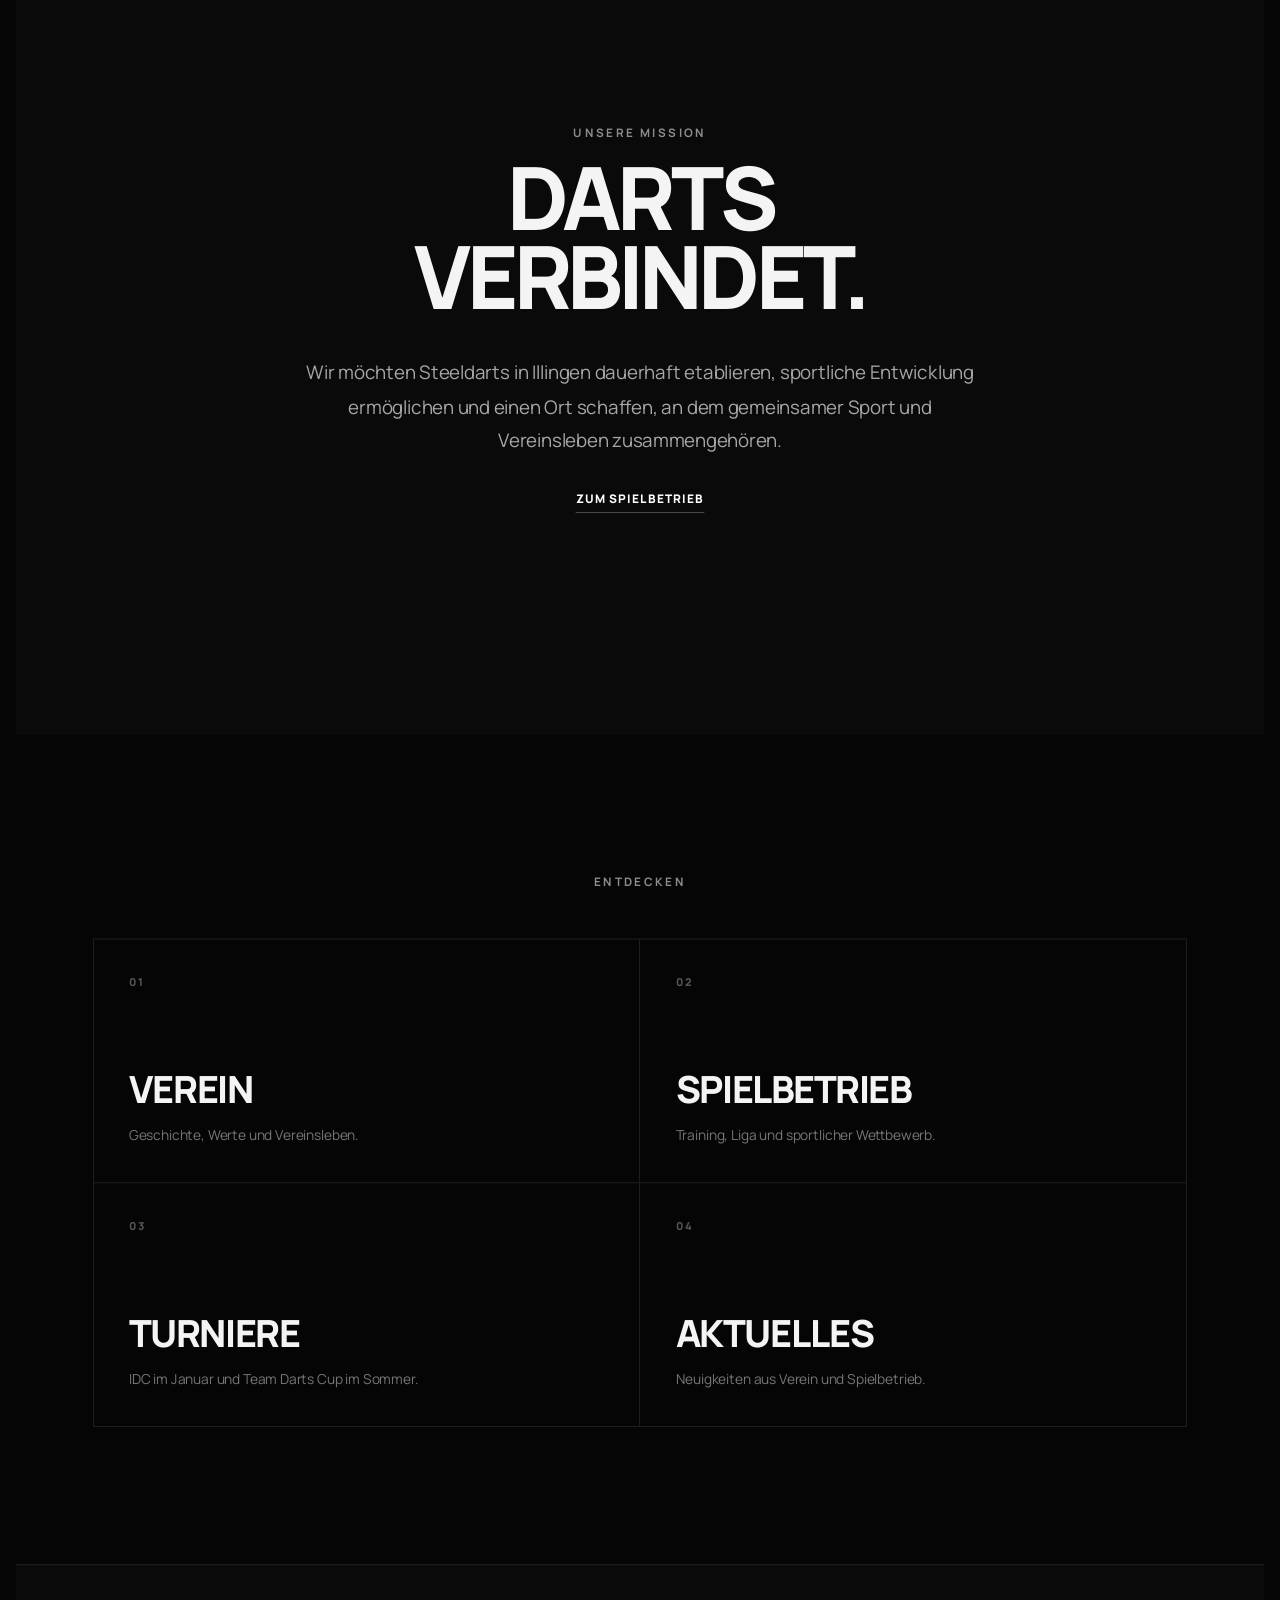
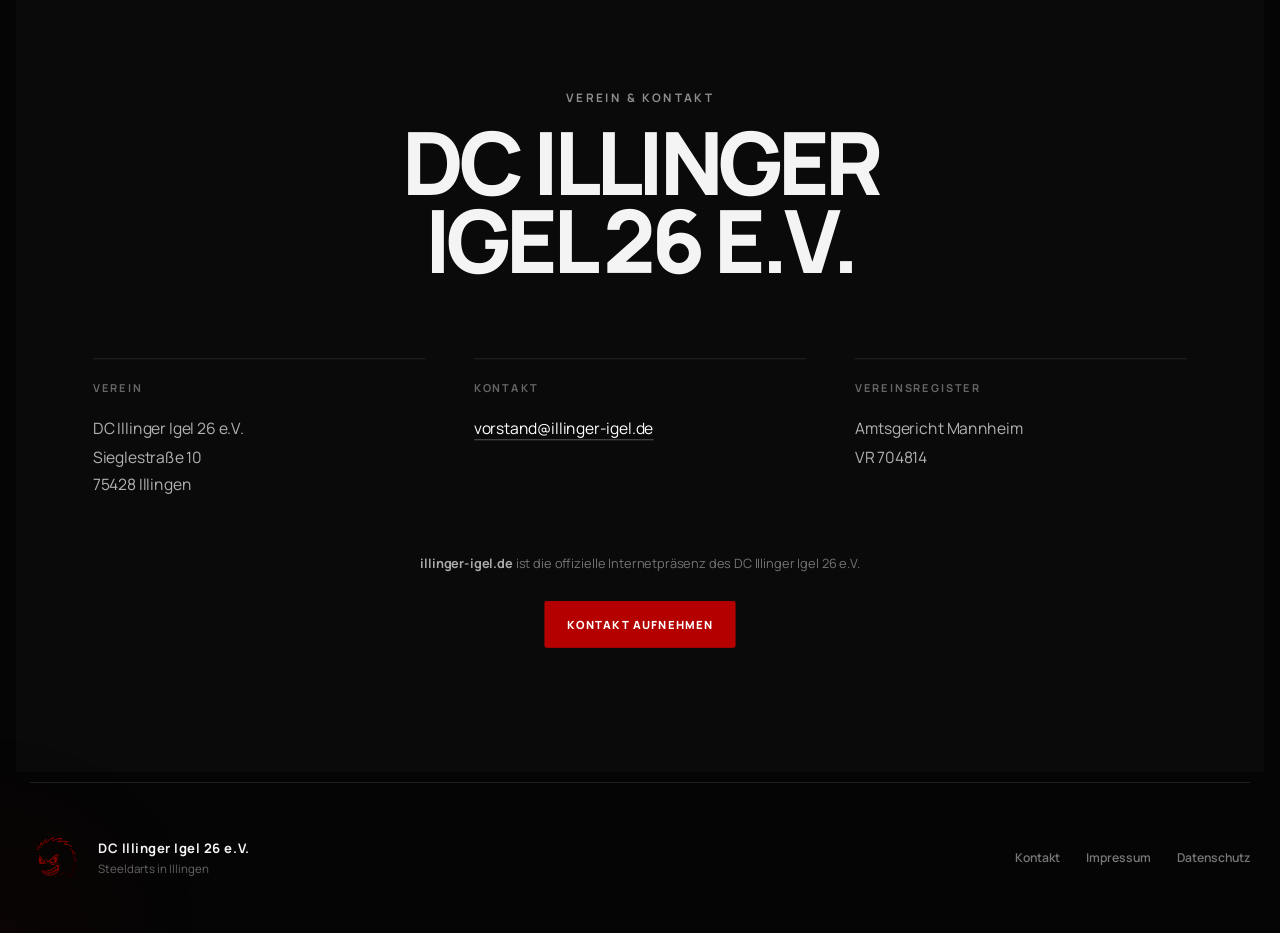
==== commit 7b1d0f33: "Add files via upload" ====
--- a/index.html
+++ b/index.html
@@ -1,345 +1,322 @@
-<!DOCTYPE html>
-<html lang="de">
-
-<head>
-    <meta charset="UTF-8">
-    <meta name="viewport" content="width=device-width, initial-scale=1.0">
-
-    <title>DC Illinger Igel 26 e.V. | Steeldarts in Illingen</title>
-
-    <meta name="description"
-        content="DC Illinger Igel 26 e.V. – Steeldarts in Illingen. Seit 2017 veranstalten wir Dartturniere in Illingen. Offiziell als Verein gegründet 2026.">
-
-    <meta name="theme-color" content="#050505">
-
-    <link rel="preconnect" href="https://fonts.googleapis.com">
-    <link rel="preconnect" href="https://fonts.gstatic.com" crossorigin>
-
-    <link
-        href="https://fonts.googleapis.com/css2?family=Manrope:wght@300;400;500;600;700;800&display=swap"
-        rel="stylesheet">
-
-    <link rel="stylesheet" href="style.css">
-</head>
-
-<body>
-
-    <!-- =====================================================
-         HERO
-    ====================================================== -->
-
-    <section class="hero">
-
-        <div class="hero-content">
-
-            <img
-                src="img/igel.svg"
-                alt="Logo des DC Illinger Igel 26 e.V."
-                class="logo">
-
-            <p class="eyebrow">
-                DC ILLINGER IGEL 26 E.V.
-            </p>
-
-            <h1>
-                STEELDARTS<br>
-                IN ILLINGEN
-            </h1>
-
-            <p class="hero-subtitle">
-                Dart. Gemeinschaft. Leidenschaft.
-            </p>
-
-        </div>
-
-        <div class="scroll-indicator" aria-hidden="true">
-            <span></span>
-        </div>
-
-    </section>
-
-
-    <!-- =====================================================
-         INTRO
-    ====================================================== -->
-
-    <section class="panel intro-panel">
-
-        <div class="content">
-
-            <p class="small">
-                Wir sind
-            </p>
-
-            <h2>
-                DC ILLINGER<br>
-                IGEL 26
-            </h2>
-
-        </div>
-
-    </section>
-
-
-    <!-- =====================================================
-         TURNIER SEIT 2017
-    ====================================================== -->
-
-    <section class="panel year-panel">
-
-        <div class="content">
-
-            <p class="small">
-                Unser Turnier.
-            </p>
-
-            <h2>
-                SEIT<br>
-                <span class="accent">2017</span>
-            </h2>
-
-            <p class="section-copy">
-                Was mit gemeinsamen Dartabenden und einem eigenen Turnier
-                begann, ist über die Jahre zu einer festen Gemeinschaft
-                rund um den Steeldartsport in Illingen gewachsen.
-            </p>
-
-        </div>
-
-    </section>
-
-
-    <!-- =====================================================
-         TURNIER FOTO 1
-    ====================================================== -->
-
-    <section class="photo-section photo-large">
-
-        <div class="photo-wrap">
-            <img
-                src="img/turnier-01.png"
-                alt="Dartturnier des DC Illinger Igel in Illingen"
-                loading="lazy">
-        </div>
-
-    </section>
-
-
-    <!-- =====================================================
-         OFFIZIELL VEREIN
-    ====================================================== -->
-
-    <section class="panel founded-panel">
-
-        <div class="content">
-
-            <p class="small">
-                Der nächste Schritt
-            </p>
-
-            <h2>
-                OFFIZIELL<br>
-                GEGRÜNDET
-            </h2>
-
-            <div class="big-year">
-                2026
-            </div>
-
-        </div>
-
-    </section>
-
-
-    <!-- =====================================================
-         ÜBER UNS
-    ====================================================== -->
-
-    <section class="panel about-panel">
-
-        <div class="content content-wide">
-
-            <p class="small">
-                Über uns
-            </p>
-
-            <h2>
-                STEELDARTS.<br>
-                GEMEINSCHAFT.<br>
-                <span class="accent">ILLINGEN.</span>
-            </h2>
-
-            <div class="about-grid">
-
-                <p>
-                    Der <strong>DC Illinger Igel 26 e.V.</strong> ist ein
-                    Steeldartsverein aus Illingen. Unser Ziel ist es,
-                    den Steeldartsport vor Ort zu fördern und Menschen
-                    mit Begeisterung für Darts zusammenzubringen.
-                </p>
-
-                <p>
-                    Wir organisieren regelmäßige Spiel- und Trainingsabende,
-                    nehmen an Wettbewerben teil und veranstalten eigene
-                    Dartturniere. Dabei stehen für uns Sport, Gemeinschaft
-                    und ein faires Miteinander im Mittelpunkt.
-                </p>
-
-            </div>
-
-        </div>
-
-    </section>
-
-
-    <!-- =====================================================
-         FOTO GRID
-    ====================================================== -->
-
-    <section class="gallery-section">
-
-        <div class="gallery-grid">
-
-            <figure class="gallery-item gallery-item-wide">
-                <img
-                    src="img/turnier-02.png"
-                    alt="Spielbetrieb bei einem Dartturnier des DC Illinger Igel"
-                    loading="lazy">
-            </figure>
-
-            <figure class="gallery-item">
-                <img
-                    src="img/turnier-03.png"
-                    alt="Steeldarts beim DC Illinger Igel"
-                    loading="lazy">
-            </figure>
-
-            <figure class="gallery-item">
-                <img
-                    src="img/turnier-04.png"
-                    alt="Teilnehmer und Vereinsleben bei einem Turnier in Illingen"
-                    loading="lazy">
-            </figure>
-
-        </div>
-
-    </section>
-
-
-    <!-- =====================================================
-         MISSION
-    ====================================================== -->
-
-    <section class="panel mission-panel">
-
-        <div class="content">
-
-            <p class="small">
-                Unsere Mission
-            </p>
-
-            <h2>
-                DARTS<br>
-                VERBINDET.
-            </h2>
-
-            <p class="section-copy">
-                Wir möchten Steeldarts in Illingen dauerhaft etablieren,
-                sportliche Entwicklung ermöglichen und einen Ort schaffen,
-                an dem gemeinsamer Sport und Vereinsleben zusammengehören.
-            </p>
-
-        </div>
-
-    </section>
-
-
-    <!-- =====================================================
-         KONTAKT / VEREIN
-    ====================================================== -->
-
-    <section class="panel contact-panel" id="kontakt">
-
-        <div class="content content-wide">
-
-            <p class="small">
-                Verein & Kontakt
-            </p>
-
-            <h2>
-                DC ILLINGER<br>
-                IGEL 26 E.V.
-            </h2>
-
-            <div class="contact-grid">
-
-                <div class="contact-block">
-                    <span class="contact-label">Verein</span>
-
-                    <p>
-                        DC Illinger Igel 26 e.V.<br>
-                        Sieglestraße 10<br>
-                        75428 Illingen
-                    </p>
-                </div>
-
-                <div class="contact-block">
-                    <span class="contact-label">Kontakt</span>
-
-                    <p>
-                        <a href="mailto:vorstand@illinger-igel.de">
-                            vorstand@illinger-igel.de
-                        </a>
-                    </p>
-                </div>
-
-                <div class="contact-block">
-                    <span class="contact-label">Vereinsregister</span>
-
-                    <p>
-                        Amtsgericht Mannheim<br>
-                        VR 704814
-                    </p>
-                </div>
-
-            </div>
-
-        </div>
-
-    </section>
-
-
-    <!-- =====================================================
-         FOOTER
-    ====================================================== -->
-
-    <footer>
-
-        <div class="footer-brand">
-
-            <img
-                src="img/igel.svg"
-                alt="DC Illinger Igel Logo"
-                class="footer-logo">
-
-            <div>
-                <strong>DC Illinger Igel 26 e.V.</strong>
-                <span>Steeldarts in Illingen</span>
-            </div>
-
-        </div>
-
-        <nav>
-            <a href="#kontakt">Kontakt</a>
-            <a href="impressum.html">Impressum</a>
-            <a href="datenschutz.html">Datenschutz</a>
-        </nav>
-
-    </footer>
-
-
-    <script src="script.js"></script>
-
-</body>
-
-</html>
+<!DOCTYPE html>
+<html lang="de">
+
+<head>
+    <meta charset="UTF-8">
+    <meta name="viewport" content="width=device-width, initial-scale=1.0">
+
+    <title>DC Illinger Igel 26 e.V. | Steeldarts in Illingen</title>
+    <meta name="description"
+        content="DC Illinger Igel 26 e.V. – Steeldarts in Illingen. Verein, Spielbetrieb, Turniere und aktuelle Informationen rund um die Illinger Igel.">
+    <meta name="theme-color" content="#050505">
+
+    <link rel="preconnect" href="https://fonts.googleapis.com">
+    <link rel="preconnect" href="https://fonts.gstatic.com" crossorigin>
+    <link
+        href="https://fonts.googleapis.com/css2?family=Manrope:wght@300;400;500;600;700;800&display=swap"
+        rel="stylesheet">
+
+    <link rel="stylesheet" href="style.css">
+</head>
+
+<body data-page="start">
+
+    <header class="site-header">
+    <div class="header-inner">
+        <a class="header-brand" href="index.html" aria-label="DC Illinger Igel 26 e.V. – Startseite">
+            <img src="img/igel.svg" alt="" class="header-logo">
+            <span>DC ILLINGER IGEL 26 E.V.</span>
+        </a>
+
+        <nav class="site-nav" aria-label="Hauptnavigation">
+    <a href="index.html" data-page="start">Start</a>
+    <a href="verein.html" data-page="verein">Verein</a>
+    <a href="spielbetrieb.html" data-page="spielbetrieb">Spielbetrieb</a>
+    <a href="turniere.html" data-page="turniere">Turniere</a>
+    <a href="aktuelles.html" data-page="aktuelles">Aktuelles</a>
+    <a href="mitmachen.html" data-page="mitmachen">Mitmachen</a>
+    <a href="kontakt.html" class="nav-contact" data-page="kontakt">Kontakt</a>
+</nav>
+
+        <button class="menu-toggle" type="button"
+            aria-label="Menü öffnen"
+            aria-expanded="false"
+            aria-controls="mobile-navigation">
+            <span></span>
+            <span></span>
+        </button>
+    </div>
+
+    <div class="mobile-navigation" id="mobile-navigation">
+        <nav aria-label="Mobile Hauptnavigation">
+            <a href="index.html" data-page="start">Start</a>
+            <a href="verein.html" data-page="verein">Verein</a>
+            <a href="spielbetrieb.html" data-page="spielbetrieb">Spielbetrieb</a>
+            <a href="turniere.html" data-page="turniere">Turniere</a>
+            <a href="aktuelles.html" data-page="aktuelles">Aktuelles</a>
+            <a href="mitmachen.html" data-page="mitmachen">Mitmachen</a>
+            <a href="kontakt.html" data-page="kontakt">Kontakt</a>
+        </nav>
+    </div>
+</header>
+
+    <main>
+        <section class="hero">
+            <div class="hero-content">
+                <img src="img/igel.svg"
+                    alt="Logo des DC Illinger Igel 26 e.V."
+                    class="logo">
+
+                <p class="eyebrow">DC ILLINGER IGEL 26 E.V.</p>
+
+                <h1>
+                    STEELDARTS<br>
+                    IN ILLINGEN
+                </h1>
+
+                <p class="hero-subtitle">
+                    Dart. Gemeinschaft. Leidenschaft.
+                </p>
+
+                <div class="hero-actions">
+                    <a class="button button-primary" href="verein.html">Unser Verein</a>
+                    <a class="button button-secondary" href="turniere.html">Unsere Turniere</a>
+                </div>
+            </div>
+
+            <div class="scroll-indicator" aria-hidden="true">
+                <span></span>
+            </div>
+        </section>
+
+        <section class="panel intro-panel">
+            <div class="content">
+                <p class="small">Wir sind</p>
+
+                <h2>
+                    DC ILLINGER<br>
+                    IGEL 26
+                </h2>
+
+                <p class="section-copy">
+                    Ein Steeldartsverein aus Illingen mit Leidenschaft für
+                    sportlichen Wettbewerb, gemeinsame Dartabende und ein
+                    aktives Vereinsleben.
+                </p>
+            </div>
+        </section>
+
+        <section class="panel year-panel">
+            <div class="content">
+                <p class="small">Darts in Illingen</p>
+
+                <h2>
+                    SEIT<br>
+                    <span class="accent">2017</span>
+                </h2>
+
+                <p class="section-copy">
+                    Was mit gemeinsamen Dartabenden und einem eigenen Turnier
+                    begann, ist über die Jahre zu einer festen Gemeinschaft
+                    rund um den Steeldartsport in Illingen gewachsen.
+                </p>
+
+                <a class="text-link" href="turniere.html">Mehr zu unseren Turnieren</a>
+            </div>
+        </section>
+
+        <section class="photo-section photo-large">
+            <div class="photo-wrap">
+                <img src="img/turnier-01.png"
+                    alt="Dartturnier des DC Illinger Igel in Illingen"
+                    loading="lazy">
+            </div>
+        </section>
+
+        <section class="panel founded-panel">
+            <div class="content">
+                <p class="small">Der nächste Schritt</p>
+
+                <h2>
+                    OFFIZIELL<br>
+                    GEGRÜNDET
+                </h2>
+
+                <div class="big-year">2026</div>
+
+                <a class="text-link" href="verein.html">Unsere Geschichte</a>
+            </div>
+        </section>
+
+        <section class="panel about-panel">
+            <div class="content content-wide">
+                <p class="small">Über uns</p>
+
+                <h2>
+                    STEELDARTS.<br>
+                    GEMEINSCHAFT.<br>
+                    <span class="accent">ILLINGEN.</span>
+                </h2>
+
+                <div class="about-grid">
+                    <p>
+                        Der <strong>DC Illinger Igel 26 e.V.</strong> ist ein
+                        Steeldartsverein aus Illingen. Unser Ziel ist es,
+                        den Steeldartsport vor Ort zu fördern und Menschen
+                        mit Begeisterung für Darts zusammenzubringen.
+                    </p>
+
+                    <p>
+                        Wir organisieren regelmäßige Spiel- und Trainingsabende,
+                        nehmen an Wettbewerben teil und veranstalten eigene
+                        Dartturniere. Dabei stehen für uns Sport, Gemeinschaft
+                        und ein faires Miteinander im Mittelpunkt.
+                    </p>
+                </div>
+
+                <a class="text-link" href="verein.html">Mehr über den Verein</a>
+            </div>
+        </section>
+
+        <section class="gallery-section">
+            <div class="gallery-grid">
+                <figure class="gallery-item gallery-item-wide">
+                    <img src="img/turnier-02.png"
+                        alt="Spielbetrieb bei einem Dartturnier des DC Illinger Igel"
+                        loading="lazy">
+                </figure>
+
+                <figure class="gallery-item">
+                    <img src="img/turnier-03.png"
+                        alt="Steeldarts beim DC Illinger Igel"
+                        loading="lazy">
+                </figure>
+
+                <figure class="gallery-item">
+                    <img src="img/turnier-04.png"
+                        alt="Teilnehmer und Vereinsleben bei einem Turnier in Illingen"
+                        loading="lazy">
+                </figure>
+            </div>
+        </section>
+
+        <section class="panel mission-panel">
+            <div class="content">
+                <p class="small">Unsere Mission</p>
+
+                <h2>
+                    DARTS<br>
+                    VERBINDET.
+                </h2>
+
+                <p class="section-copy">
+                    Wir möchten Steeldarts in Illingen dauerhaft etablieren,
+                    sportliche Entwicklung ermöglichen und einen Ort schaffen,
+                    an dem gemeinsamer Sport und Vereinsleben zusammengehören.
+                </p>
+
+                <a class="text-link" href="spielbetrieb.html">Zum Spielbetrieb</a>
+            </div>
+        </section>
+
+        <section class="panel link-panel">
+            <div class="content content-wide">
+                <p class="small">Entdecken</p>
+
+                <div class="page-link-grid">
+                    <a class="page-link-card" href="verein.html">
+                        <span class="page-link-number">01</span>
+                        <span class="page-link-title">Verein</span>
+                        <span class="page-link-copy">Geschichte, Werte und Vereinsleben.</span>
+                    </a>
+
+                    <a class="page-link-card" href="spielbetrieb.html">
+                        <span class="page-link-number">02</span>
+                        <span class="page-link-title">Spielbetrieb</span>
+                        <span class="page-link-copy">Training, Liga und sportlicher Wettbewerb.</span>
+                    </a>
+
+                    <a class="page-link-card" href="turniere.html">
+                        <span class="page-link-number">03</span>
+                        <span class="page-link-title">Turniere</span>
+                        <span class="page-link-copy">IDC im Januar und Team Darts Cup im Sommer.</span>
+                    </a>
+
+                    <a class="page-link-card" href="aktuelles.html">
+                        <span class="page-link-number">04</span>
+                        <span class="page-link-title">Aktuelles</span>
+                        <span class="page-link-copy">Neuigkeiten aus Verein und Spielbetrieb.</span>
+                    </a>
+                </div>
+            </div>
+        </section>
+
+        <section class="panel contact-panel">
+            <div class="content content-wide">
+                <p class="small">Verein & Kontakt</p>
+
+                <h2>
+                    DC ILLINGER<br>
+                    IGEL 26 E.V.
+                </h2>
+
+                <div class="contact-grid">
+                    <div class="contact-block">
+                        <span class="contact-label">Verein</span>
+                        <p>
+                            DC Illinger Igel 26 e.V.<br>
+                            Sieglestraße 10<br>
+                            75428 Illingen
+                        </p>
+                    </div>
+
+                    <div class="contact-block">
+                        <span class="contact-label">Kontakt</span>
+                        <p>
+                            <a href="mailto:vorstand@illinger-igel.de">
+                                vorstand@illinger-igel.de
+                            </a>
+                        </p>
+                    </div>
+
+                    <div class="contact-block">
+                        <span class="contact-label">Vereinsregister</span>
+                        <p>
+                            Amtsgericht Mannheim<br>
+                            VR 704814
+                        </p>
+                    </div>
+                </div>
+
+                <p class="official-site-note">
+                    <strong>illinger-igel.de</strong> ist die offizielle
+                    Internetpräsenz des DC Illinger Igel 26 e.V.
+                </p>
+
+                <a class="button button-primary contact-button" href="kontakt.html">
+                    Kontakt aufnehmen
+                </a>
+            </div>
+        </section>
+    </main>
+
+    <footer>
+    <div class="footer-brand">
+        <img src="img/igel.svg" alt="DC Illinger Igel Logo" class="footer-logo">
+        <div>
+            <strong>DC Illinger Igel 26 e.V.</strong>
+            <span>Steeldarts in Illingen</span>
+        </div>
+    </div>
+
+    <nav aria-label="Rechtliche Navigation">
+        <a href="kontakt.html">Kontakt</a>
+        <a href="impressum.html">Impressum</a>
+        <a href="datenschutz.html">Datenschutz</a>
+    </nav>
+</footer>
+
+    <script src="script.js"></script>
+</body>
+
+</html>
--- a/style.css
+++ b/style.css
@@ -1,731 +1,1156 @@
-/* ======================================================
-   DC Illinger Igel 26 e.V.
-   style.css
-====================================================== */
-
-:root {
-    --bg: #050505;
-    --bg-soft: #0a0a0a;
-    --text: #f4f4f4;
-    --muted: #8d8d8d;
-    --line: rgba(255, 255, 255, 0.10);
-
-    --red: #b50000;
-    --red-bright: #d00000;
-
-    --max-width: 1320px;
-}
-
-
-/* ======================================================
-   RESET
-====================================================== */
-
-* {
-    margin: 0;
-    padding: 0;
-    box-sizing: border-box;
-}
-
-html {
-    scroll-behavior: smooth;
-}
-
-body {
-    background: var(--bg);
-    color: var(--text);
-    font-family: "Manrope", sans-serif;
-
-    overflow-x: hidden;
-
-    -webkit-font-smoothing: antialiased;
-    text-rendering: optimizeLegibility;
-}
-
-img {
-    display: block;
-    max-width: 100%;
-}
-
-a {
-    color: inherit;
-}
-
-
-/* ======================================================
-   HERO
-====================================================== */
-
-.hero {
-    position: relative;
-
-    min-height: 100svh;
-
-    display: flex;
-    justify-content: center;
-    align-items: center;
-
-    padding: 80px 24px;
-
-    overflow: hidden;
-}
-
-.hero::before {
-    content: "";
-
-    position: absolute;
-    inset: 0;
-
-    background:
-        radial-gradient(
-            circle at 50% 40%,
-            rgba(150, 0, 0, 0.08),
-            transparent 36%
-        );
-
-    pointer-events: none;
-}
-
-.hero-content {
-    position: relative;
-    z-index: 2;
-
-    display: flex;
-    flex-direction: column;
-    align-items: center;
-
-    text-align: center;
-}
-
-.logo {
-    width: clamp(150px, 17vw, 270px);
-
-    margin-bottom: 42px;
-
-    transition: transform 0.2s ease-out;
-
-    filter:
-        drop-shadow(0 0 24px rgba(190, 0, 0, 0.08));
-}
-
-.eyebrow,
-.small {
-    color: var(--muted);
-
-    font-size: 0.75rem;
-    font-weight: 700;
-
-    letter-spacing: 0.22em;
-    text-transform: uppercase;
-}
-
-.hero h1 {
-    margin-top: 15px;
-
-    font-size: clamp(3rem, 7.2vw, 8rem);
-    font-weight: 800;
-
-    line-height: 0.88;
-    letter-spacing: -0.055em;
-}
-
-.hero-subtitle {
-    margin-top: 30px;
-
-    color: var(--muted);
-
-    font-size: clamp(0.85rem, 1.3vw, 1rem);
-    font-weight: 400;
-
-    letter-spacing: 0.12em;
-    text-transform: uppercase;
-}
-
-
-/* ======================================================
-   SCROLL INDICATOR
-====================================================== */
-
-.scroll-indicator {
-    position: absolute;
-
-    left: 50%;
-    bottom: 36px;
-
-    transform: translateX(-50%);
-
-    width: 1px;
-    height: 48px;
-
-    background: rgba(255,255,255,0.12);
-
-    overflow: hidden;
-
-    transition: opacity 0.5s ease;
-}
-
-.scroll-indicator span {
-    position: absolute;
-
-    top: -48px;
-    left: 0;
-
-    width: 100%;
-    height: 48px;
-
-    background: #fff;
-
-    animation: scrollLine 2s infinite;
-}
-
-@keyframes scrollLine {
-
-    0% {
-        transform: translateY(0);
-        opacity: 0;
-    }
-
-    25% {
-        opacity: 1;
-    }
-
-    100% {
-        transform: translateY(96px);
-        opacity: 0;
-    }
-
-}
-
-
-/* ======================================================
-   PANELS
-====================================================== */
-
-.panel {
-    min-height: 92vh;
-
-    display: flex;
-    align-items: center;
-    justify-content: center;
-
-    padding: 120px 30px;
-
-    transform-origin: center;
-}
-
-.panel:nth-of-type(even) {
-    background: var(--bg-soft);
-}
-
-.content {
-    width: min(90%, 920px);
-
-    text-align: center;
-
-    opacity: 0;
-    transform: translateY(42px);
-
-    transition:
-        opacity 1s ease,
-        transform 1s cubic-bezier(0.16, 1, 0.3, 1);
-}
-
-.content.visible {
-    opacity: 1;
-    transform: translateY(0);
-}
-
-.content-wide {
-    width: min(92%, var(--max-width));
-}
-
-.content h2 {
-    margin-top: 18px;
-
-    font-size: clamp(3.1rem, 7vw, 7.7rem);
-    font-weight: 800;
-
-    line-height: 0.9;
-    letter-spacing: -0.055em;
-}
-
-.accent {
-    color: var(--red-bright);
-}
-
-.section-copy {
-    max-width: 690px;
-
-    margin: 42px auto 0;
-
-    color: #a7a7a7;
-
-    font-size: clamp(1rem, 1.5vw, 1.25rem);
-
-    line-height: 1.8;
-}
-
-
-/* ======================================================
-   2026
-====================================================== */
-
-.big-year {
-    margin-top: 40px;
-
-    color: var(--red-bright);
-
-    font-size: clamp(5rem, 15vw, 14rem);
-    font-weight: 800;
-
-    line-height: 0.8;
-    letter-spacing: -0.07em;
-}
-
-
-/* ======================================================
-   ABOUT
-====================================================== */
-
-.about-panel {
-    min-height: 100vh;
-}
-
-.about-grid {
-    display: grid;
-
-    grid-template-columns: repeat(2, minmax(0, 1fr));
-
-    gap: 80px;
-
-    max-width: 1000px;
-
-    margin: 75px auto 0;
-
-    text-align: left;
-}
-
-.about-grid p {
-    color: #a7a7a7;
-
-    font-size: clamp(1rem, 1.35vw, 1.2rem);
-
-    line-height: 1.8;
-}
-
-.about-grid strong {
-    color: var(--text);
-
-    font-weight: 600;
-}
-
-
-/* ======================================================
-   PHOTO SECTIONS
-====================================================== */
-
-.photo-section {
-    padding: 0 30px 80px;
-}
-
-.photo-wrap {
-    width: min(calc(100% - 0px), 1500px);
-
-    margin: 0 auto;
-
-    overflow: hidden;
-
-    border-radius: 3px;
-}
-
-.photo-wrap img {
-    width: 100%;
-    height: min(75vh, 850px);
-
-    object-fit: cover;
-
-    filter:
-        saturate(0.85)
-        contrast(1.04);
-
-    transition:
-        transform 1.4s cubic-bezier(0.16, 1, 0.3, 1),
-        filter 0.8s ease;
-}
-
-.photo-wrap:hover img {
-    transform: scale(1.015);
-
-    filter:
-        saturate(1)
-        contrast(1.03);
-}
-
-
-/* ======================================================
-   GALLERY
-====================================================== */
-
-.gallery-section {
-    width: 100%;
-
-    padding: 30px;
-
-    background: var(--bg);
-}
-
-.gallery-grid {
-    width: min(100%, 1500px);
-
-    margin: 0 auto;
-
-    display: grid;
-
-    grid-template-columns: repeat(2, 1fr);
-
-    gap: 14px;
-}
-
-.gallery-item {
-    position: relative;
-
-    height: clamp(320px, 40vw, 650px);
-
-    overflow: hidden;
-
-    background: #111;
-}
-
-.gallery-item-wide {
-    grid-column: 1 / -1;
-
-    height: clamp(420px, 52vw, 780px);
-}
-
-.gallery-item img {
-    width: 100%;
-    height: 100%;
-
-    object-fit: cover;
-
-    filter:
-        saturate(0.88)
-        contrast(1.04);
-
-    transition:
-        transform 1.3s cubic-bezier(0.16, 1, 0.3, 1),
-        filter 0.8s ease;
-}
-
-.gallery-item:hover img {
-    transform: scale(1.025);
-
-    filter:
-        saturate(1)
-        contrast(1.02);
-}
-
-
-/* ======================================================
-   MISSION
-====================================================== */
-
-.mission-panel {
-    min-height: 95vh;
-}
-
-
-/* ======================================================
-   CONTACT
-====================================================== */
-
-.contact-panel {
-    border-top: 1px solid var(--line);
-}
-
-.contact-grid {
-    display: grid;
-
-    grid-template-columns: repeat(3, minmax(0, 1fr));
-
-    gap: 50px;
-
-    margin-top: 80px;
-
-    text-align: left;
-}
-
-.contact-block {
-    padding-top: 22px;
-
-    border-top: 1px solid var(--line);
-}
-
-.contact-label {
-    display: block;
-
-    margin-bottom: 20px;
-
-    color: #666;
-
-    font-size: 0.7rem;
-    font-weight: 700;
-
-    letter-spacing: 0.18em;
-    text-transform: uppercase;
-}
-
-.contact-block p {
-    color: #b2b2b2;
-
-    font-size: 1rem;
-
-    line-height: 1.8;
-}
-
-.contact-block a {
-    color: #fff;
-
-    text-decoration: none;
-
-    border-bottom: 1px solid rgba(255, 255, 255, 0.3);
-
-    transition:
-        color 0.25s ease,
-        border-color 0.25s ease;
-}
-
-.contact-block a:hover {
-    color: var(--red-bright);
-    border-color: var(--red-bright);
-}
-
-
-/* ======================================================
-   FOOTER
-====================================================== */
-
-footer {
-    width: min(calc(100% - 60px), var(--max-width));
-
-    margin: 0 auto;
-
-    padding: 50px 0;
-
-    display: flex;
-    align-items: center;
-    justify-content: space-between;
-
-    gap: 30px;
-
-    border-top: 1px solid var(--line);
-}
-
-.footer-brand {
-    display: flex;
-    align-items: center;
-
-    gap: 18px;
-}
-
-.footer-logo {
-    width: 50px;
-    height: 50px;
-
-    object-fit: contain;
-}
-
-.footer-brand div {
-    display: flex;
-    flex-direction: column;
-
-    gap: 4px;
-}
-
-.footer-brand strong {
-    font-size: 0.82rem;
-
-    letter-spacing: 0.04em;
-}
-
-.footer-brand span {
-    color: #666;
-
-    font-size: 0.72rem;
-}
-
-footer nav {
-    display: flex;
-
-    gap: 26px;
-}
-
-footer nav a {
-    color: #777;
-
-    font-size: 0.76rem;
-    font-weight: 600;
-
-    text-decoration: none;
-
-    transition: color 0.25s ease;
-}
-
-footer nav a:hover {
-    color: #fff;
-}
-
-
-/* ======================================================
-   MOUSE GLOW
-====================================================== */
-
-.mouse-glow {
-    position: fixed;
-
-    width: 420px;
-    height: 420px;
-
-    border-radius: 50%;
-
-    background:
-        radial-gradient(
-            circle,
-            rgba(150, 0, 0, 0.045),
-            transparent 68%
-        );
-
-    transform: translate(-50%, -50%);
-
-    pointer-events: none;
-
-    z-index: -1;
-}
-
-
-/* ======================================================
-   MOBILE
-====================================================== */
-
-@media (max-width: 900px) {
-
-    .panel {
-        min-height: auto;
-
-        padding: 130px 24px;
-    }
-
-    .hero {
-        min-height: 100svh;
-
-        padding-left: 20px;
-        padding-right: 20px;
-    }
-
-    .logo {
-        width: 145px;
-
-        margin-bottom: 34px;
-    }
-
-    .about-grid {
-        grid-template-columns: 1fr;
-
-        gap: 30px;
-
-        margin-top: 50px;
-    }
-
-    .gallery-grid {
-        grid-template-columns: 1fr;
-    }
-
-    .gallery-item-wide {
-        grid-column: auto;
-    }
-
-    .gallery-item,
-    .gallery-item-wide {
-        height: 60vw;
-
-        min-height: 300px;
-    }
-
-    .contact-grid {
-        grid-template-columns: 1fr;
-
-        gap: 35px;
-
-        margin-top: 55px;
-    }
-
-    footer {
-        flex-direction: column;
-        align-items: flex-start;
-
-        padding-bottom: 40px;
-    }
-
-    footer nav {
-        flex-wrap: wrap;
-
-        gap: 18px 24px;
-    }
-
-}
-
-
-/* ======================================================
-   SMALL MOBILE
-====================================================== */
-
-@media (max-width: 560px) {
-
-    .hero h1 {
-        font-size: clamp(2.7rem, 14vw, 4rem);
-    }
-
-    .content h2 {
-        font-size: clamp(2.7rem, 13vw, 4.5rem);
-    }
-
-    .photo-section,
-    .gallery-section {
-        padding-left: 12px;
-        padding-right: 12px;
-    }
-
-    .gallery-grid {
-        gap: 8px;
-    }
-
-    .photo-wrap img {
-        height: 58vh;
-    }
-
-    footer {
-        width: calc(100% - 40px);
-    }
-
-}
-
-
-/* ======================================================
-   REDUCED MOTION
-====================================================== */
-
-@media (prefers-reduced-motion: reduce) {
-
-    html {
-        scroll-behavior: auto;
-    }
-
-    *,
-    *::before,
-    *::after {
-        animation-duration: 0.01ms !important;
-        animation-iteration-count: 1 !important;
-        transition-duration: 0.01ms !important;
-    }
-
-}
+/* ======================================================
+   DC Illinger Igel 26 e.V.
+   style.css
+====================================================== */
+
+:root {
+    --bg: #050505;
+    --bg-soft: #0a0a0a;
+    --text: #f4f4f4;
+    --muted: #8d8d8d;
+    --line: rgba(255, 255, 255, 0.10);
+    --header-bg: rgba(5, 5, 5, 0.78);
+
+    --red: #b50000;
+    --red-bright: #d00000;
+
+    --max-width: 1320px;
+}
+
+
+/* ======================================================
+   RESET
+====================================================== */
+
+* {
+    margin: 0;
+    padding: 0;
+    box-sizing: border-box;
+}
+
+html {
+    scroll-behavior: smooth;
+}
+
+body {
+    background: var(--bg);
+    color: var(--text);
+    font-family: "Manrope", sans-serif;
+    overflow-x: hidden;
+    -webkit-font-smoothing: antialiased;
+    text-rendering: optimizeLegibility;
+}
+
+body.menu-open {
+    overflow: hidden;
+}
+
+img {
+    display: block;
+    max-width: 100%;
+}
+
+a {
+    color: inherit;
+}
+
+
+/* ======================================================
+   HEADER / NAVIGATION
+====================================================== */
+
+.site-header {
+    position: fixed;
+    top: 0;
+    left: 0;
+    right: 0;
+    z-index: 100;
+
+    border-bottom: 1px solid transparent;
+
+    transition:
+        background 0.3s ease,
+        border-color 0.3s ease,
+        backdrop-filter 0.3s ease;
+}
+
+.site-header.scrolled,
+.site-header.menu-open {
+    background: var(--header-bg);
+    border-color: var(--line);
+    backdrop-filter: blur(18px);
+    -webkit-backdrop-filter: blur(18px);
+}
+
+.header-inner {
+    width: min(calc(100% - 60px), var(--max-width));
+    height: 82px;
+    margin: 0 auto;
+
+    display: flex;
+    align-items: center;
+    justify-content: space-between;
+    gap: 32px;
+}
+
+.header-brand {
+    display: inline-flex;
+    align-items: center;
+    gap: 14px;
+
+    color: #fff;
+    text-decoration: none;
+
+    font-size: 0.72rem;
+    font-weight: 800;
+    letter-spacing: 0.12em;
+    white-space: nowrap;
+}
+
+.header-logo {
+    width: 42px;
+    height: 42px;
+    object-fit: contain;
+}
+
+.site-nav {
+    display: flex;
+    align-items: center;
+    gap: 28px;
+}
+
+.site-nav a {
+    position: relative;
+
+    color: #9a9a9a;
+    text-decoration: none;
+
+    font-size: 0.72rem;
+    font-weight: 700;
+    letter-spacing: 0.08em;
+    text-transform: uppercase;
+
+    transition: color 0.25s ease;
+}
+
+.site-nav a:not(.nav-contact)::after {
+    content: "";
+    position: absolute;
+    left: 0;
+    right: 100%;
+    bottom: -8px;
+    height: 1px;
+    background: var(--red-bright);
+    transition: right 0.25s ease;
+}
+
+.site-nav a:hover,
+.site-nav a.active {
+    color: #fff;
+}
+
+.site-nav a:hover::after,
+.site-nav a.active::after {
+    right: 0;
+}
+
+.nav-contact {
+    padding: 11px 16px;
+    border: 1px solid rgba(255,255,255,0.18);
+    border-radius: 2px;
+}
+
+.nav-contact:hover,
+.nav-contact.active {
+    border-color: var(--red-bright);
+}
+
+.menu-toggle {
+    display: none;
+    width: 42px;
+    height: 42px;
+
+    border: 0;
+    background: transparent;
+    cursor: pointer;
+}
+
+.menu-toggle span {
+    display: block;
+    width: 24px;
+    height: 1px;
+    margin: 7px auto;
+    background: #fff;
+    transition: transform 0.25s ease;
+}
+
+.menu-toggle[aria-expanded="true"] span:first-child {
+    transform: translateY(4px) rotate(45deg);
+}
+
+.menu-toggle[aria-expanded="true"] span:last-child {
+    transform: translateY(-4px) rotate(-45deg);
+}
+
+.mobile-navigation {
+    display: none;
+}
+
+
+/* ======================================================
+   HERO
+====================================================== */
+
+.hero {
+    position: relative;
+
+    min-height: 100svh;
+
+    display: flex;
+    justify-content: center;
+    align-items: center;
+
+    padding: 120px 24px 80px;
+
+    overflow: hidden;
+}
+
+.hero::before {
+    content: "";
+    position: absolute;
+    inset: 0;
+
+    background:
+        radial-gradient(
+            circle at 50% 40%,
+            rgba(150, 0, 0, 0.08),
+            transparent 36%
+        );
+
+    pointer-events: none;
+}
+
+.hero-content {
+    position: relative;
+    z-index: 2;
+
+    display: flex;
+    flex-direction: column;
+    align-items: center;
+
+    text-align: center;
+}
+
+.logo {
+    width: clamp(150px, 17vw, 270px);
+    margin-bottom: 42px;
+
+    transition: transform 0.2s ease-out;
+
+    filter:
+        drop-shadow(0 0 24px rgba(190, 0, 0, 0.08));
+}
+
+.eyebrow,
+.small {
+    color: var(--muted);
+
+    font-size: 0.75rem;
+    font-weight: 700;
+
+    letter-spacing: 0.22em;
+    text-transform: uppercase;
+}
+
+.hero h1 {
+    margin-top: 15px;
+
+    font-size: clamp(3rem, 7.2vw, 8rem);
+    font-weight: 800;
+
+    line-height: 0.88;
+    letter-spacing: -0.055em;
+}
+
+.hero-subtitle {
+    margin-top: 30px;
+
+    color: var(--muted);
+
+    font-size: clamp(0.85rem, 1.3vw, 1rem);
+    font-weight: 400;
+
+    letter-spacing: 0.12em;
+    text-transform: uppercase;
+}
+
+.hero-actions {
+    display: flex;
+    justify-content: center;
+    flex-wrap: wrap;
+    gap: 12px;
+
+    margin-top: 38px;
+}
+
+
+/* ======================================================
+   BUTTONS / LINKS
+====================================================== */
+
+.button {
+    display: inline-flex;
+    align-items: center;
+    justify-content: center;
+
+    min-height: 48px;
+    padding: 0 22px;
+
+    border: 1px solid transparent;
+    border-radius: 2px;
+
+    text-decoration: none;
+    text-transform: uppercase;
+
+    font-size: 0.72rem;
+    font-weight: 800;
+    letter-spacing: 0.12em;
+
+    transition:
+        background 0.25s ease,
+        border-color 0.25s ease,
+        color 0.25s ease,
+        transform 0.25s ease;
+}
+
+.button:hover {
+    transform: translateY(-2px);
+}
+
+.button-primary {
+    background: var(--red);
+    border-color: var(--red);
+    color: #fff;
+}
+
+.button-primary:hover {
+    background: var(--red-bright);
+    border-color: var(--red-bright);
+}
+
+.button-secondary {
+    border-color: rgba(255,255,255,0.22);
+    color: #fff;
+}
+
+.button-secondary:hover {
+    border-color: #fff;
+}
+
+.text-link {
+    display: inline-block;
+    margin-top: 34px;
+
+    color: #fff;
+    text-decoration: none;
+
+    font-size: 0.76rem;
+    font-weight: 800;
+    letter-spacing: 0.10em;
+    text-transform: uppercase;
+
+    border-bottom: 1px solid rgba(255,255,255,0.25);
+    padding-bottom: 5px;
+
+    transition:
+        color 0.25s ease,
+        border-color 0.25s ease;
+}
+
+.text-link:hover {
+    color: var(--red-bright);
+    border-color: var(--red-bright);
+}
+
+
+/* ======================================================
+   SCROLL INDICATOR
+====================================================== */
+
+.scroll-indicator {
+    position: absolute;
+
+    left: 50%;
+    bottom: 36px;
+
+    transform: translateX(-50%);
+
+    width: 1px;
+    height: 48px;
+
+    background: rgba(255,255,255,0.12);
+
+    overflow: hidden;
+
+    transition: opacity 0.5s ease;
+}
+
+.scroll-indicator span {
+    position: absolute;
+
+    top: -48px;
+    left: 0;
+
+    width: 100%;
+    height: 48px;
+
+    background: #fff;
+
+    animation: scrollLine 2s infinite;
+}
+
+@keyframes scrollLine {
+    0% {
+        transform: translateY(0);
+        opacity: 0;
+    }
+
+    25% {
+        opacity: 1;
+    }
+
+    100% {
+        transform: translateY(96px);
+        opacity: 0;
+    }
+}
+
+
+/* ======================================================
+   PANELS
+====================================================== */
+
+.panel {
+    min-height: 92vh;
+
+    display: flex;
+    align-items: center;
+    justify-content: center;
+
+    padding: 120px 30px;
+
+    transform-origin: center;
+}
+
+.panel:nth-of-type(even) {
+    background: var(--bg-soft);
+}
+
+.content {
+    width: min(90%, 920px);
+
+    text-align: center;
+
+    opacity: 0;
+    transform: translateY(42px);
+
+    transition:
+        opacity 1s ease,
+        transform 1s cubic-bezier(0.16, 1, 0.3, 1);
+}
+
+.content.visible {
+    opacity: 1;
+    transform: translateY(0);
+}
+
+.content-wide {
+    width: min(92%, var(--max-width));
+}
+
+.content h2 {
+    margin-top: 18px;
+
+    font-size: clamp(3.1rem, 7vw, 7.7rem);
+    font-weight: 800;
+
+    line-height: 0.9;
+    letter-spacing: -0.055em;
+}
+
+.accent {
+    color: var(--red-bright);
+}
+
+.section-copy {
+    max-width: 690px;
+
+    margin: 42px auto 0;
+
+    color: #a7a7a7;
+
+    font-size: clamp(1rem, 1.5vw, 1.25rem);
+
+    line-height: 1.8;
+}
+
+
+/* ======================================================
+   2026
+====================================================== */
+
+.big-year {
+    margin-top: 40px;
+
+    color: var(--red-bright);
+
+    font-size: clamp(5rem, 15vw, 14rem);
+    font-weight: 800;
+
+    line-height: 0.8;
+    letter-spacing: -0.07em;
+}
+
+
+/* ======================================================
+   ABOUT
+====================================================== */
+
+.about-panel {
+    min-height: 100vh;
+}
+
+.about-grid {
+    display: grid;
+    grid-template-columns: repeat(2, minmax(0, 1fr));
+
+    gap: 80px;
+
+    max-width: 1000px;
+    margin: 75px auto 0;
+
+    text-align: left;
+}
+
+.about-grid p {
+    color: #a7a7a7;
+
+    font-size: clamp(1rem, 1.35vw, 1.2rem);
+    line-height: 1.8;
+}
+
+.about-grid strong {
+    color: var(--text);
+    font-weight: 600;
+}
+
+
+/* ======================================================
+   PHOTO SECTIONS
+====================================================== */
+
+.photo-section {
+    padding: 0 30px 80px;
+}
+
+.photo-wrap {
+    width: min(100%, 1500px);
+    margin: 0 auto;
+
+    overflow: hidden;
+    border-radius: 3px;
+}
+
+.photo-wrap img {
+    width: 100%;
+    height: min(75vh, 850px);
+
+    object-fit: cover;
+
+    filter:
+        saturate(0.85)
+        contrast(1.04);
+
+    transition:
+        transform 1.4s cubic-bezier(0.16, 1, 0.3, 1),
+        filter 0.8s ease;
+}
+
+.photo-wrap:hover img {
+    transform: scale(1.015);
+
+    filter:
+        saturate(1)
+        contrast(1.03);
+}
+
+
+/* ======================================================
+   GALLERY
+====================================================== */
+
+.gallery-section {
+    width: 100%;
+    padding: 30px;
+    background: var(--bg);
+}
+
+.gallery-grid {
+    width: min(100%, 1500px);
+    margin: 0 auto;
+
+    display: grid;
+    grid-template-columns: repeat(2, 1fr);
+    gap: 14px;
+}
+
+.gallery-item {
+    position: relative;
+
+    height: clamp(320px, 40vw, 650px);
+
+    overflow: hidden;
+    background: #111;
+}
+
+.gallery-item-wide {
+    grid-column: 1 / -1;
+    height: clamp(420px, 52vw, 780px);
+}
+
+.gallery-item img {
+    width: 100%;
+    height: 100%;
+
+    object-fit: cover;
+
+    filter:
+        saturate(0.88)
+        contrast(1.04);
+
+    transition:
+        transform 1.3s cubic-bezier(0.16, 1, 0.3, 1),
+        filter 0.8s ease;
+}
+
+.gallery-item:hover img {
+    transform: scale(1.025);
+
+    filter:
+        saturate(1)
+        contrast(1.02);
+}
+
+
+/* ======================================================
+   PAGE LINK GRID
+====================================================== */
+
+.link-panel {
+    min-height: auto;
+}
+
+.page-link-grid {
+    display: grid;
+    grid-template-columns: repeat(2, minmax(0, 1fr));
+
+    margin-top: 50px;
+    border-top: 1px solid var(--line);
+    border-left: 1px solid var(--line);
+}
+
+.page-link-card {
+    min-height: 250px;
+    padding: 36px;
+
+    display: flex;
+    flex-direction: column;
+    align-items: flex-start;
+    justify-content: flex-end;
+
+    text-align: left;
+    text-decoration: none;
+
+    border-right: 1px solid var(--line);
+    border-bottom: 1px solid var(--line);
+
+    transition:
+        background 0.3s ease,
+        transform 0.3s ease;
+}
+
+.page-link-card:hover {
+    background: rgba(255,255,255,0.025);
+}
+
+.page-link-number {
+    margin-bottom: auto;
+
+    color: #555;
+
+    font-size: 0.7rem;
+    font-weight: 800;
+    letter-spacing: 0.14em;
+}
+
+.page-link-title {
+    font-size: clamp(1.8rem, 3vw, 3rem);
+    font-weight: 800;
+    letter-spacing: -0.04em;
+    text-transform: uppercase;
+}
+
+.page-link-copy {
+    margin-top: 10px;
+
+    color: #777;
+    font-size: 0.88rem;
+    line-height: 1.6;
+}
+
+
+/* ======================================================
+   MISSION
+====================================================== */
+
+.mission-panel {
+    min-height: 95vh;
+}
+
+
+/* ======================================================
+   CONTACT
+====================================================== */
+
+.contact-panel {
+    border-top: 1px solid var(--line);
+}
+
+.contact-grid {
+    display: grid;
+    grid-template-columns: repeat(3, minmax(0, 1fr));
+
+    gap: 50px;
+
+    margin-top: 80px;
+    text-align: left;
+}
+
+.contact-block {
+    padding-top: 22px;
+    border-top: 1px solid var(--line);
+}
+
+.contact-label {
+    display: block;
+    margin-bottom: 20px;
+
+    color: #666;
+
+    font-size: 0.7rem;
+    font-weight: 700;
+
+    letter-spacing: 0.18em;
+    text-transform: uppercase;
+}
+
+.contact-block p {
+    color: #b2b2b2;
+    font-size: 1rem;
+    line-height: 1.8;
+}
+
+.contact-block a {
+    color: #fff;
+    text-decoration: none;
+
+    border-bottom: 1px solid rgba(255, 255, 255, 0.3);
+
+    transition:
+        color 0.25s ease,
+        border-color 0.25s ease;
+}
+
+.contact-block a:hover {
+    color: var(--red-bright);
+    border-color: var(--red-bright);
+}
+
+.official-site-note {
+    max-width: 700px;
+    margin: 55px auto 0;
+
+    color: #747474;
+    font-size: 0.82rem;
+    line-height: 1.7;
+}
+
+.official-site-note strong {
+    color: #aaa;
+}
+
+.contact-button {
+    margin-top: 28px;
+}
+
+
+/* ======================================================
+   SUBPAGES
+====================================================== */
+
+.subpage-main {
+    padding-top: 82px;
+}
+
+.subpage-hero {
+    min-height: 70vh;
+
+    display: flex;
+    align-items: center;
+    justify-content: center;
+
+    padding: 100px 30px;
+
+    background:
+        radial-gradient(
+            circle at 50% 20%,
+            rgba(150, 0, 0, 0.08),
+            transparent 40%
+        );
+}
+
+.subpage-hero .content {
+    width: min(92%, 1100px);
+}
+
+.subpage-hero h1 {
+    margin-top: 20px;
+
+    font-size: clamp(3.5rem, 9vw, 9rem);
+    font-weight: 800;
+
+    line-height: 0.88;
+    letter-spacing: -0.06em;
+}
+
+.placeholder-panel {
+    min-height: 72vh;
+}
+
+
+/* ======================================================
+   FOOTER
+====================================================== */
+
+footer {
+    width: min(calc(100% - 60px), var(--max-width));
+    margin: 0 auto;
+
+    padding: 50px 0;
+
+    display: flex;
+    align-items: center;
+    justify-content: space-between;
+
+    gap: 30px;
+
+    border-top: 1px solid var(--line);
+}
+
+.footer-brand {
+    display: flex;
+    align-items: center;
+    gap: 18px;
+}
+
+.footer-logo {
+    width: 50px;
+    height: 50px;
+    object-fit: contain;
+}
+
+.footer-brand div {
+    display: flex;
+    flex-direction: column;
+    gap: 4px;
+}
+
+.footer-brand strong {
+    font-size: 0.82rem;
+    letter-spacing: 0.04em;
+}
+
+.footer-brand span {
+    color: #666;
+    font-size: 0.72rem;
+}
+
+footer nav {
+    display: flex;
+    gap: 26px;
+}
+
+footer nav a {
+    color: #777;
+
+    font-size: 0.76rem;
+    font-weight: 600;
+
+    text-decoration: none;
+
+    transition: color 0.25s ease;
+}
+
+footer nav a:hover {
+    color: #fff;
+}
+
+
+/* ======================================================
+   MOUSE GLOW
+====================================================== */
+
+.mouse-glow {
+    position: fixed;
+
+    width: 420px;
+    height: 420px;
+
+    border-radius: 50%;
+
+    background:
+        radial-gradient(
+            circle,
+            rgba(150, 0, 0, 0.045),
+            transparent 68%
+        );
+
+    transform: translate(-50%, -50%);
+
+    pointer-events: none;
+    z-index: -1;
+}
+
+
+/* ======================================================
+   MOBILE
+====================================================== */
+
+@media (max-width: 1050px) {
+
+    .site-nav {
+        display: none;
+    }
+
+    .menu-toggle {
+        display: block;
+    }
+
+    .mobile-navigation {
+        position: fixed;
+        top: 82px;
+        left: 0;
+        right: 0;
+
+        display: block;
+
+        height: 0;
+        overflow: hidden;
+
+        background: rgba(5,5,5,0.97);
+
+        transition: height 0.35s cubic-bezier(0.16, 1, 0.3, 1);
+    }
+
+    .site-header.menu-open .mobile-navigation {
+        height: calc(100svh - 82px);
+    }
+
+    .mobile-navigation nav {
+        width: min(calc(100% - 48px), 720px);
+        margin: 0 auto;
+        padding: 34px 0 60px;
+
+        display: flex;
+        flex-direction: column;
+    }
+
+    .mobile-navigation a {
+        padding: 19px 0;
+
+        color: #aaa;
+        text-decoration: none;
+
+        font-size: clamp(1.4rem, 5vw, 2.2rem);
+        font-weight: 800;
+        letter-spacing: -0.03em;
+        text-transform: uppercase;
+
+        border-bottom: 1px solid var(--line);
+    }
+
+    .mobile-navigation a.active {
+        color: var(--red-bright);
+    }
+}
+
+@media (max-width: 900px) {
+
+    .header-inner {
+        width: calc(100% - 40px);
+        height: 74px;
+    }
+
+    .header-brand span {
+        display: none;
+    }
+
+    .header-logo {
+        width: 40px;
+        height: 40px;
+    }
+
+    .mobile-navigation {
+        top: 74px;
+    }
+
+    .site-header.menu-open .mobile-navigation {
+        height: calc(100svh - 74px);
+    }
+
+    .subpage-main {
+        padding-top: 74px;
+    }
+
+    .panel {
+        min-height: auto;
+        padding: 130px 24px;
+    }
+
+    .hero {
+        min-height: 100svh;
+        padding-left: 20px;
+        padding-right: 20px;
+    }
+
+    .logo {
+        width: 145px;
+        margin-bottom: 34px;
+    }
+
+    .about-grid {
+        grid-template-columns: 1fr;
+        gap: 30px;
+        margin-top: 50px;
+    }
+
+    .gallery-grid {
+        grid-template-columns: 1fr;
+    }
+
+    .gallery-item-wide {
+        grid-column: auto;
+    }
+
+    .gallery-item,
+    .gallery-item-wide {
+        height: 60vw;
+        min-height: 300px;
+    }
+
+    .page-link-grid {
+        grid-template-columns: 1fr;
+    }
+
+    .page-link-card {
+        min-height: 210px;
+    }
+
+    .contact-grid {
+        grid-template-columns: 1fr;
+        gap: 35px;
+        margin-top: 55px;
+    }
+
+    footer {
+        flex-direction: column;
+        align-items: flex-start;
+        padding-bottom: 40px;
+    }
+
+    footer nav {
+        flex-wrap: wrap;
+        gap: 18px 24px;
+    }
+}
+
+
+/* ======================================================
+   SMALL MOBILE
+====================================================== */
+
+@media (max-width: 560px) {
+
+    .hero h1 {
+        font-size: clamp(2.7rem, 14vw, 4rem);
+    }
+
+    .content h2 {
+        font-size: clamp(2.7rem, 13vw, 4.5rem);
+    }
+
+    .subpage-hero h1 {
+        font-size: clamp(3rem, 15vw, 5rem);
+    }
+
+    .hero-actions {
+        width: 100%;
+        flex-direction: column;
+    }
+
+    .button {
+        width: 100%;
+    }
+
+    .photo-section,
+    .gallery-section {
+        padding-left: 12px;
+        padding-right: 12px;
+    }
+
+    .gallery-grid {
+        gap: 8px;
+    }
+
+    .photo-wrap img {
+        height: 58vh;
+    }
+
+    .page-link-card {
+        padding: 28px;
+    }
+
+    footer {
+        width: calc(100% - 40px);
+    }
+}
+
+
+/* ======================================================
+   REDUCED MOTION
+====================================================== */
+
+@media (prefers-reduced-motion: reduce) {
+
+    html {
+        scroll-behavior: auto;
+    }
+
+    *,
+    *::before,
+    *::after {
+        animation-duration: 0.01ms !important;
+        animation-iteration-count: 1 !important;
+        transition-duration: 0.01ms !important;
+    }
+}
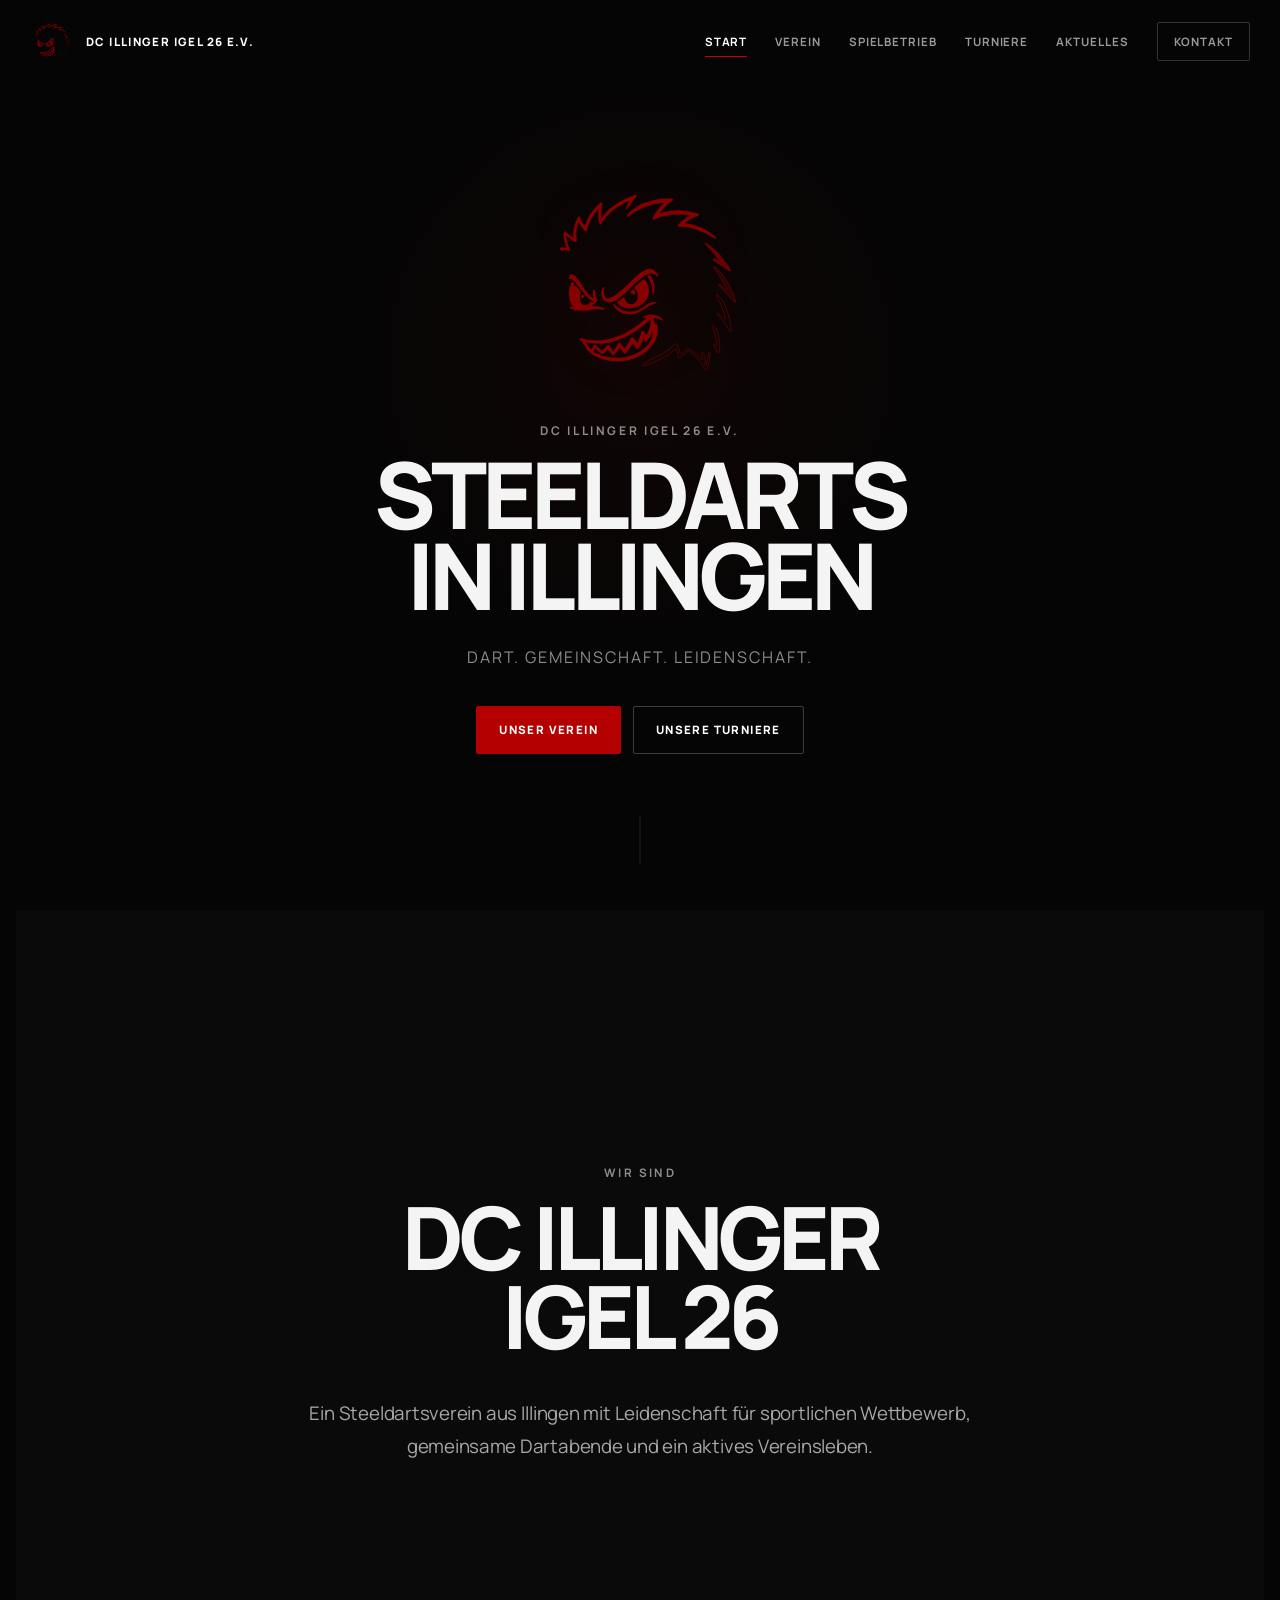
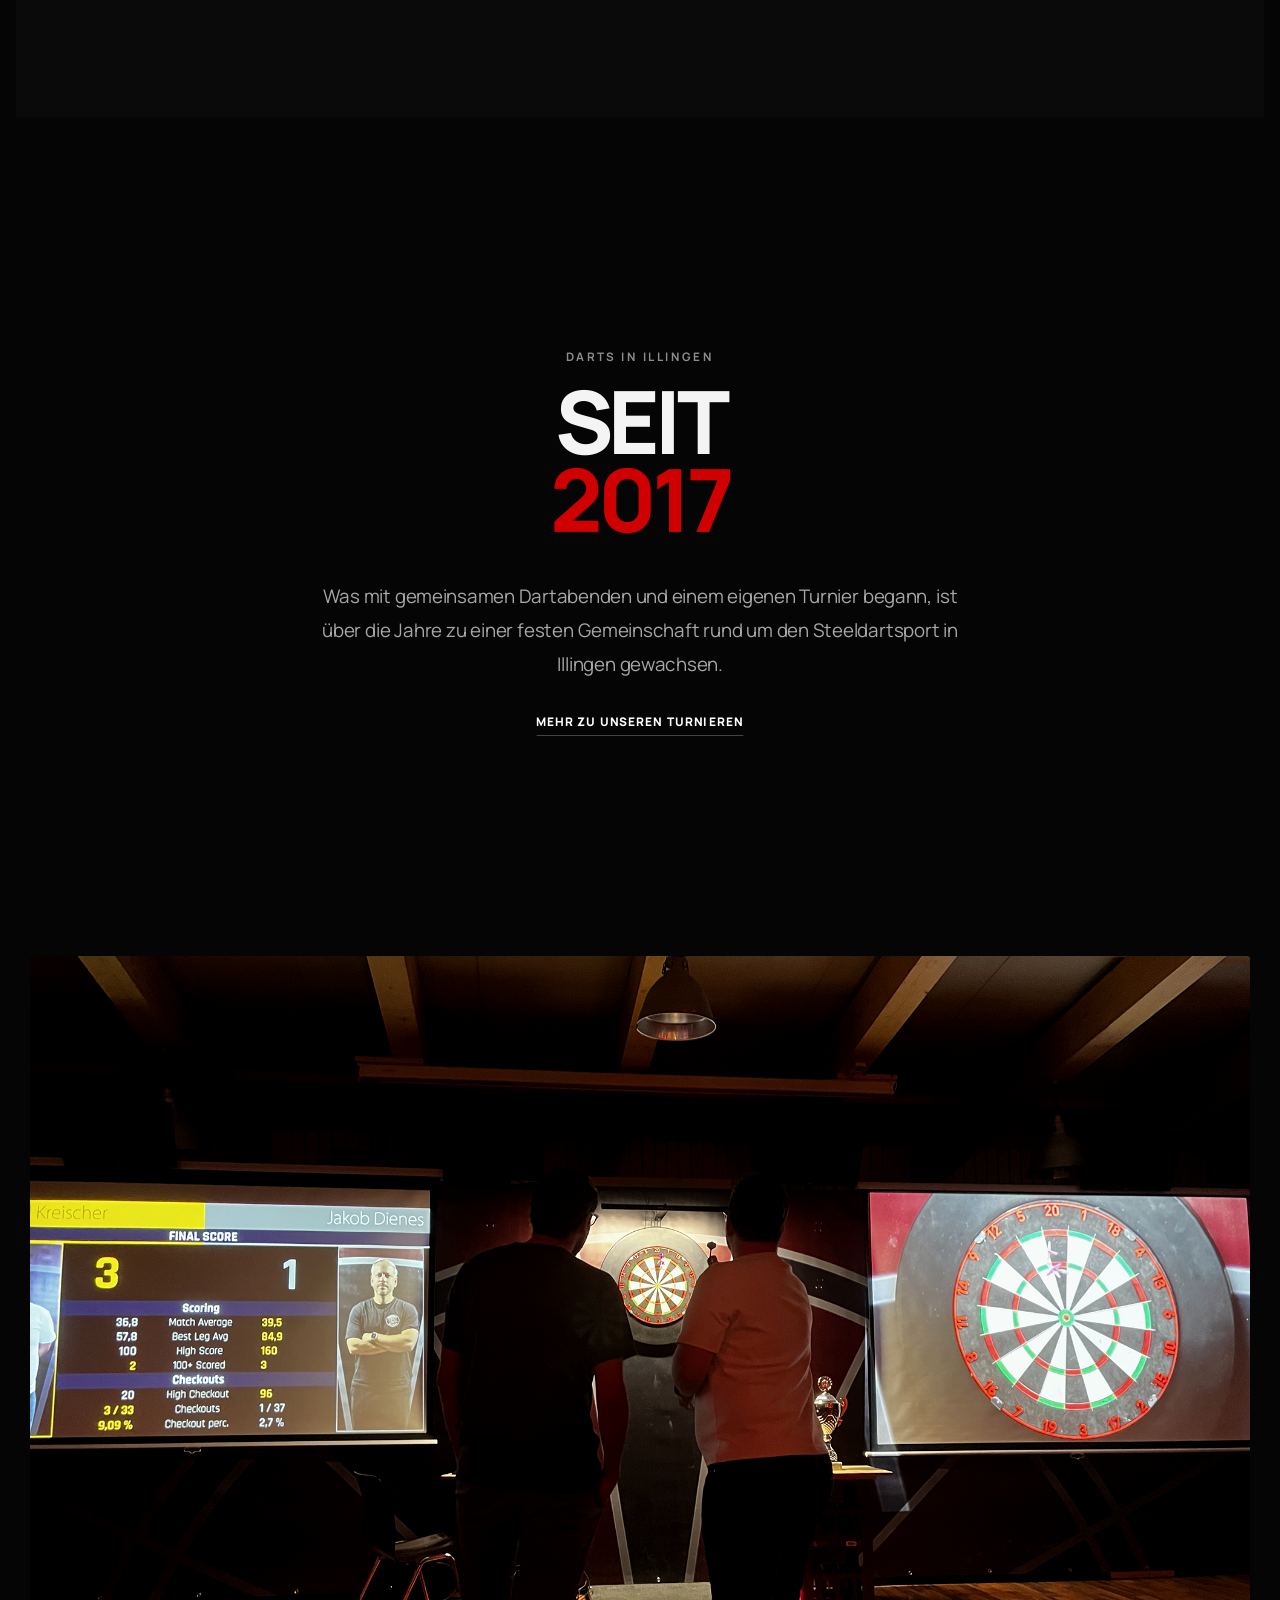
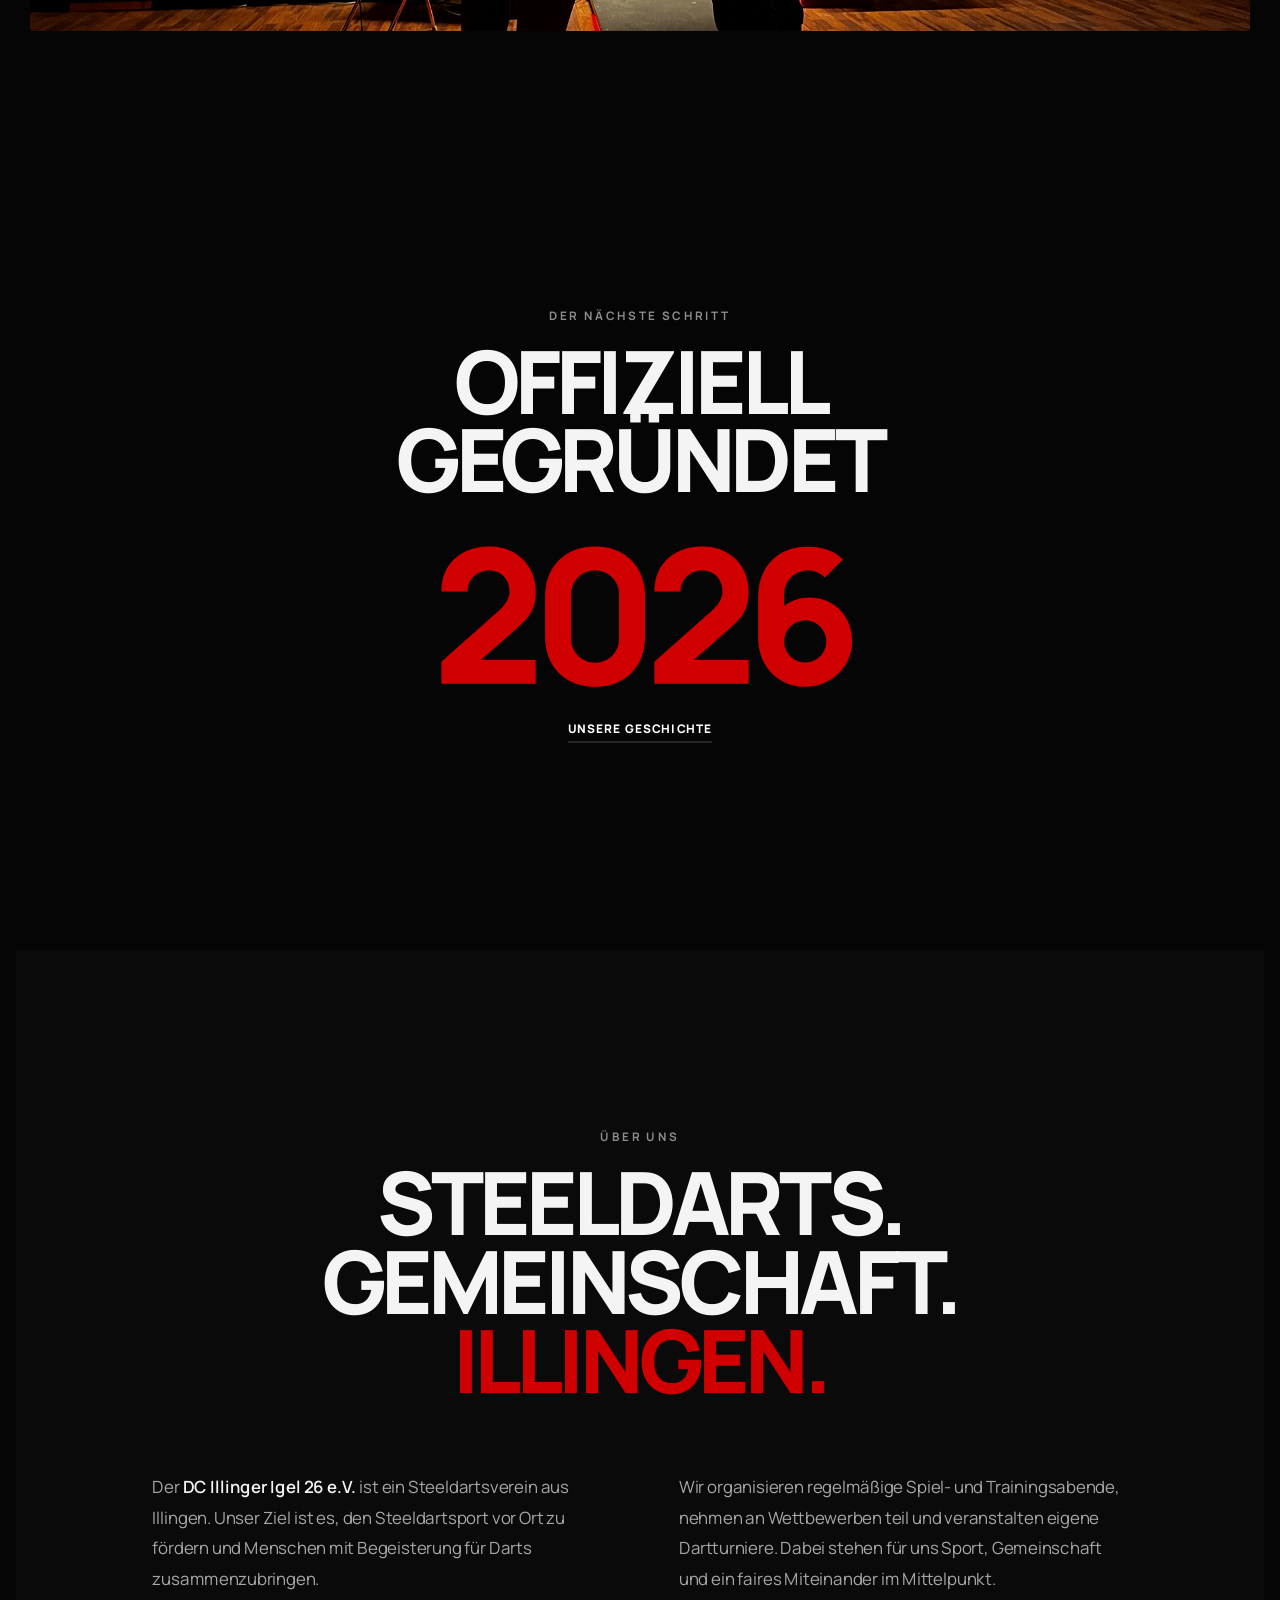
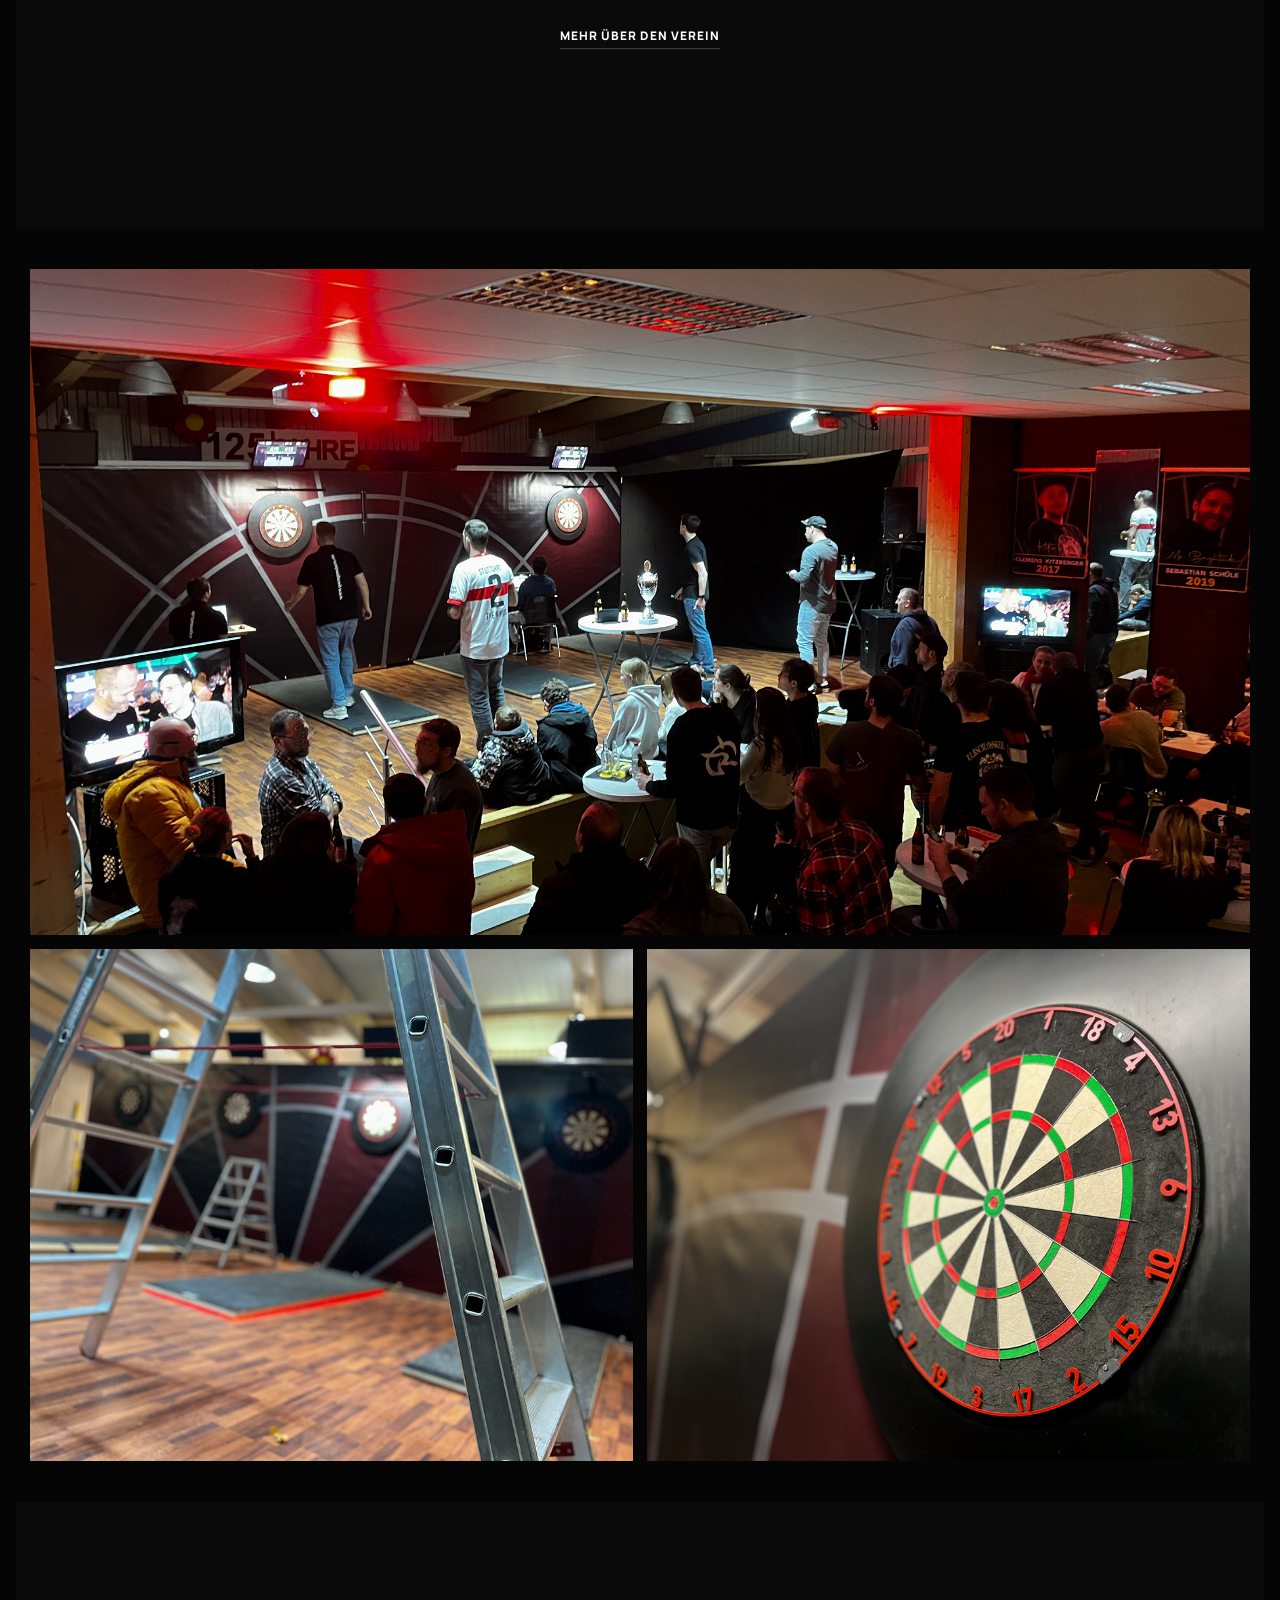
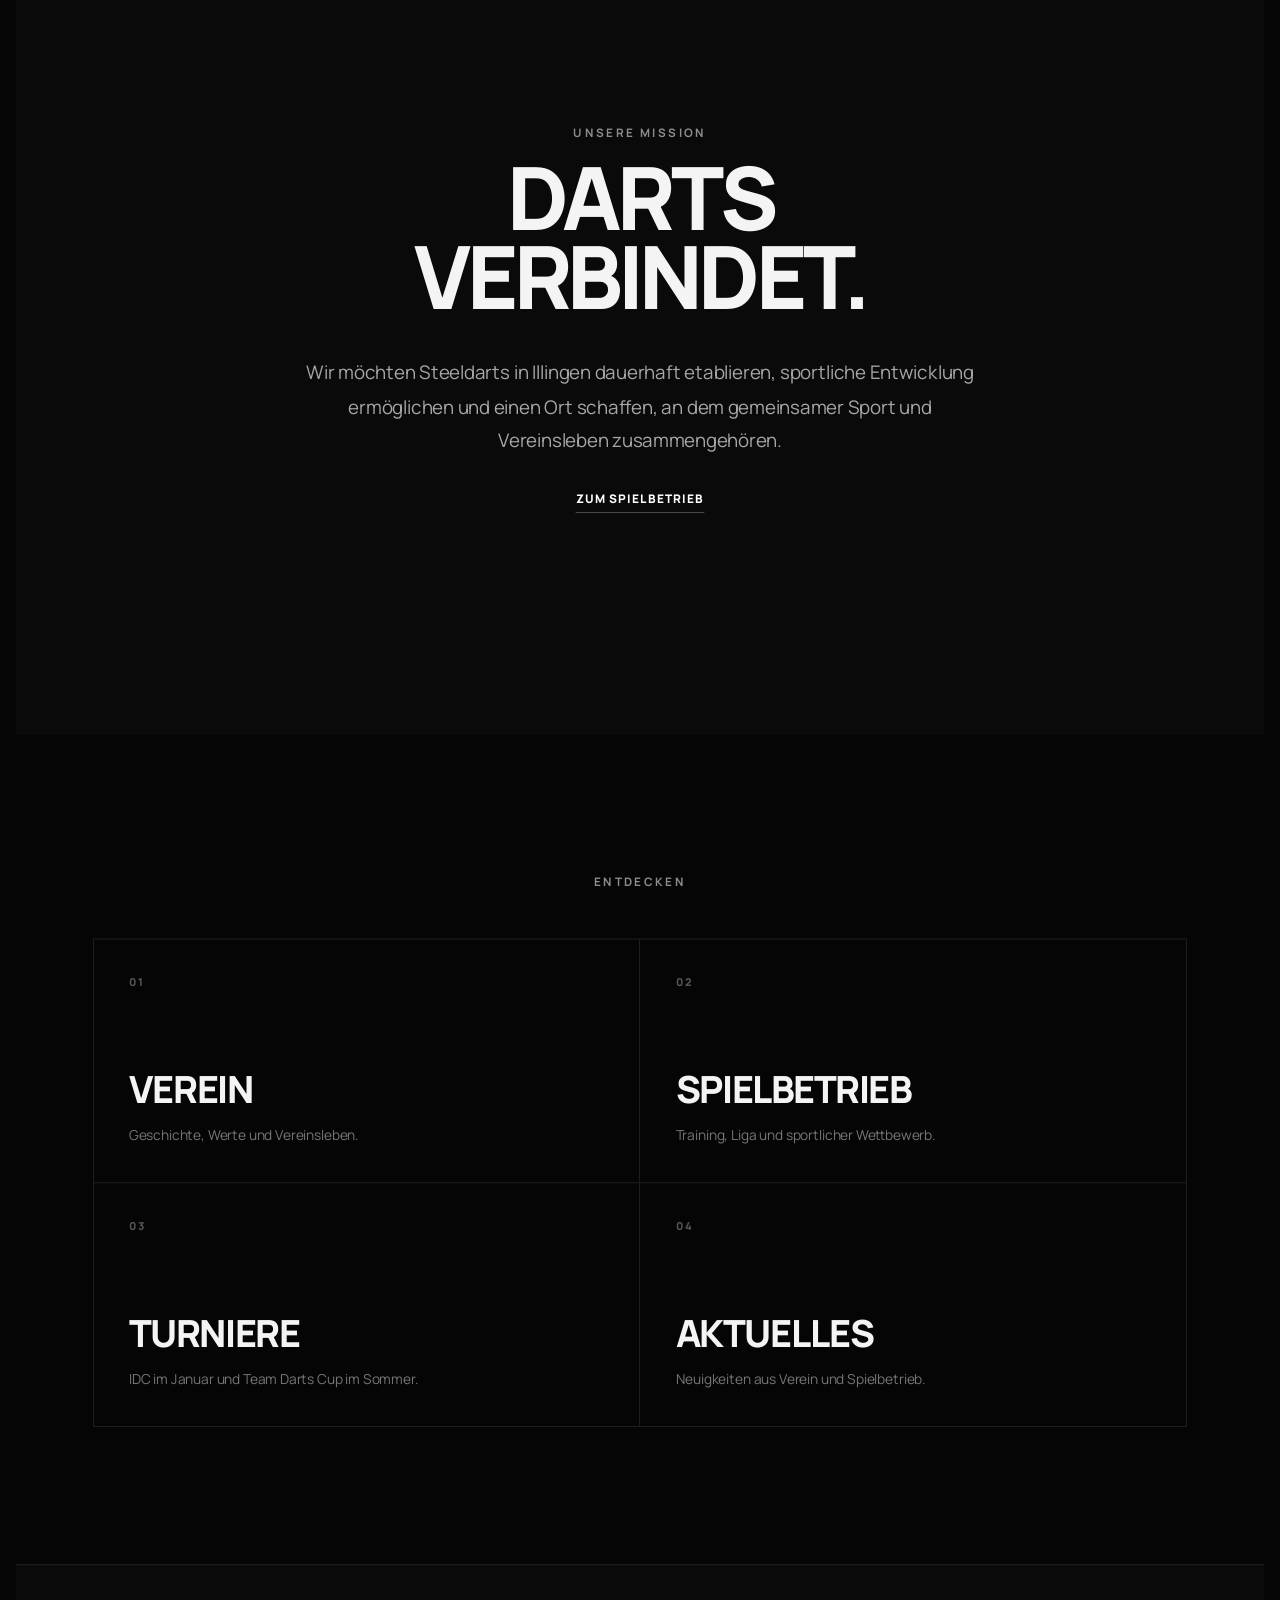
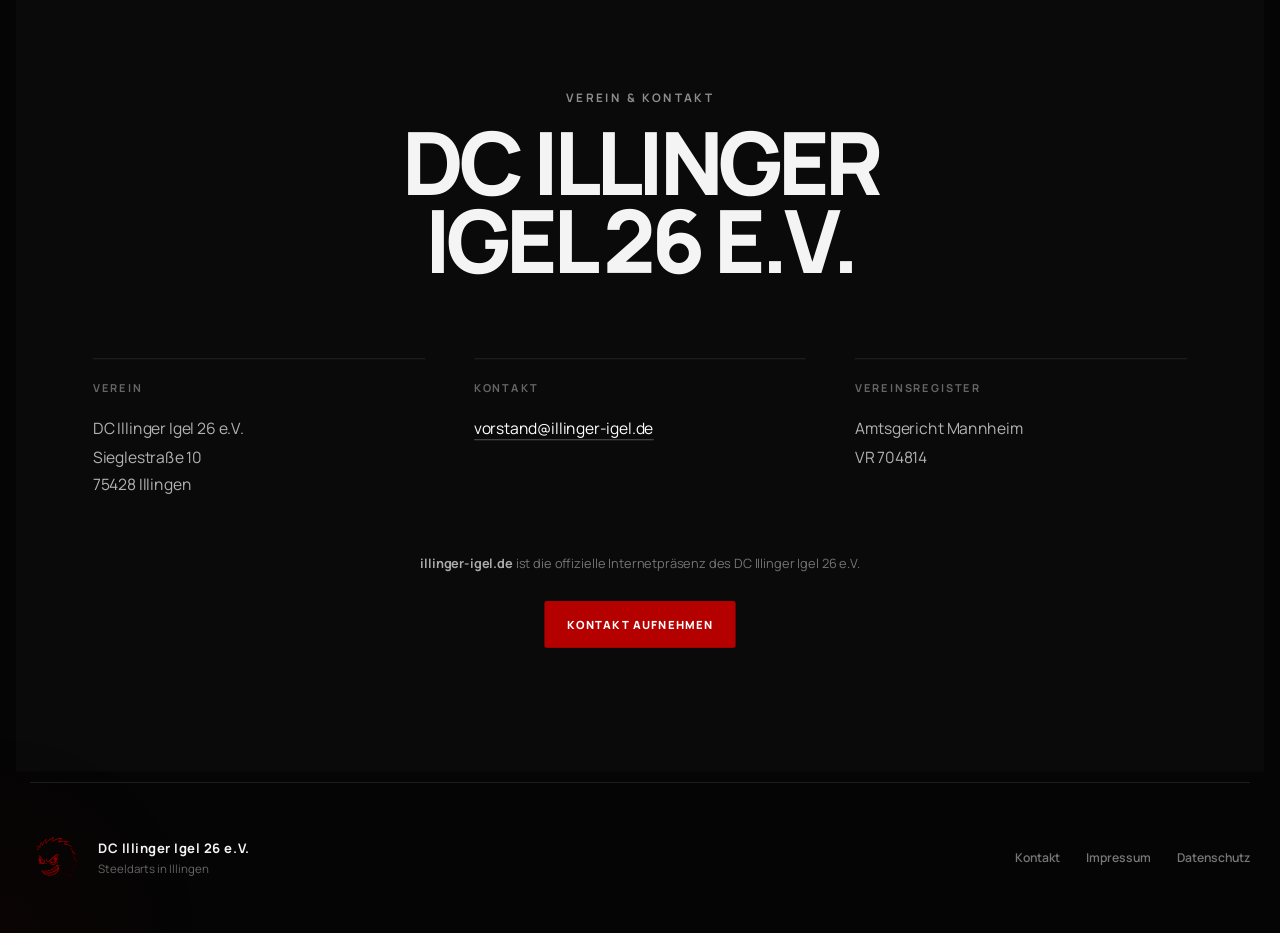
==== commit cccbd66c: "Add files via upload" ====
--- a/index.html
+++ b/index.html
@@ -34,7 +34,6 @@
     <a href="spielbetrieb.html" data-page="spielbetrieb">Spielbetrieb</a>
     <a href="turniere.html" data-page="turniere">Turniere</a>
     <a href="aktuelles.html" data-page="aktuelles">Aktuelles</a>
-    <a href="mitmachen.html" data-page="mitmachen">Mitmachen</a>
     <a href="kontakt.html" class="nav-contact" data-page="kontakt">Kontakt</a>
 </nav>
 
@@ -54,7 +53,6 @@
             <a href="spielbetrieb.html" data-page="spielbetrieb">Spielbetrieb</a>
             <a href="turniere.html" data-page="turniere">Turniere</a>
             <a href="aktuelles.html" data-page="aktuelles">Aktuelles</a>
-            <a href="mitmachen.html" data-page="mitmachen">Mitmachen</a>
             <a href="kontakt.html" data-page="kontakt">Kontakt</a>
         </nav>
     </div>
--- a/style.css
+++ b/style.css
@@ -1154,3 +1154,969 @@
         transition-duration: 0.01ms !important;
     }
 }
+
+/* ======================================================
+   VEREIN PAGE
+====================================================== */
+
+.subpage-hero-large {
+    min-height: 82vh;
+}
+
+.story-panel {
+    min-height: auto;
+}
+
+.story-grid {
+    display: grid;
+    grid-template-columns: minmax(180px, 0.8fr) minmax(0, 2fr);
+
+    gap: 70px;
+
+    max-width: 1000px;
+    margin: 85px auto 0;
+
+    padding-top: 35px;
+
+    border-top: 1px solid var(--line);
+
+    text-align: left;
+}
+
+.story-grid-second {
+    margin-top: 70px;
+}
+
+.story-year {
+    font-size: clamp(3.8rem, 7vw, 7rem);
+    font-weight: 800;
+
+    line-height: 0.9;
+    letter-spacing: -0.06em;
+}
+
+.story-copy h3 {
+    margin-bottom: 22px;
+
+    font-size: clamp(1.8rem, 3vw, 2.8rem);
+    font-weight: 800;
+
+    letter-spacing: -0.04em;
+}
+
+.story-copy p {
+    color: #a7a7a7;
+
+    font-size: clamp(1rem, 1.25vw, 1.12rem);
+    line-height: 1.85;
+}
+
+.story-copy p + p {
+    margin-top: 22px;
+}
+
+.story-copy strong {
+    color: #fff;
+    font-weight: 600;
+}
+
+
+.values-panel {
+    min-height: auto;
+}
+
+.values-grid {
+    display: grid;
+    grid-template-columns: repeat(2, minmax(0, 1fr));
+
+    margin-top: 70px;
+
+    border-top: 1px solid var(--line);
+    border-left: 1px solid var(--line);
+}
+
+.value-card {
+    min-height: 330px;
+
+    padding: 36px;
+
+    display: flex;
+    flex-direction: column;
+    align-items: flex-start;
+
+    text-align: left;
+
+    border-right: 1px solid var(--line);
+    border-bottom: 1px solid var(--line);
+}
+
+.value-number {
+    margin-bottom: auto;
+
+    color: #555;
+
+    font-size: 0.7rem;
+    font-weight: 800;
+    letter-spacing: 0.14em;
+}
+
+.value-card h3 {
+    margin-top: 55px;
+
+    font-size: clamp(1.8rem, 3vw, 2.7rem);
+    font-weight: 800;
+
+    letter-spacing: -0.04em;
+}
+
+.value-card p {
+    margin-top: 16px;
+
+    color: #8f8f8f;
+
+    font-size: 0.96rem;
+    line-height: 1.75;
+}
+
+
+.mission-copy-secondary {
+    margin-top: 20px;
+}
+
+
+.facts-panel {
+    min-height: auto;
+
+    border-top: 1px solid var(--line);
+}
+
+.facts-grid {
+    display: grid;
+    grid-template-columns: repeat(3, minmax(0, 1fr));
+
+    gap: 0;
+
+    margin-top: 70px;
+
+    border-top: 1px solid var(--line);
+    border-left: 1px solid var(--line);
+}
+
+.fact-block {
+    min-height: 175px;
+
+    padding: 28px;
+
+    text-align: left;
+
+    border-right: 1px solid var(--line);
+    border-bottom: 1px solid var(--line);
+}
+
+.fact-label {
+    display: block;
+
+    margin-bottom: 24px;
+
+    color: #5f5f5f;
+
+    font-size: 0.68rem;
+    font-weight: 800;
+
+    letter-spacing: 0.16em;
+    text-transform: uppercase;
+}
+
+.fact-block p {
+    color: #b4b4b4;
+
+    font-size: 1rem;
+    line-height: 1.75;
+}
+
+.fact-block a {
+    color: #fff;
+    text-decoration: none;
+
+    border-bottom: 1px solid rgba(255,255,255,0.28);
+
+    transition:
+        color 0.25s ease,
+        border-color 0.25s ease;
+}
+
+.fact-block a:hover {
+    color: var(--red-bright);
+    border-color: var(--red-bright);
+}
+
+
+.next-panel {
+    min-height: 80vh;
+}
+
+
+@media (max-width: 900px) {
+
+    .story-grid {
+        grid-template-columns: 1fr;
+
+        gap: 30px;
+
+        margin-top: 55px;
+    }
+
+    .story-grid-second {
+        margin-top: 55px;
+    }
+
+    .values-grid {
+        grid-template-columns: 1fr;
+    }
+
+    .value-card {
+        min-height: 270px;
+    }
+
+    .facts-grid {
+        grid-template-columns: 1fr 1fr;
+    }
+
+}
+
+
+@media (max-width: 560px) {
+
+    .story-grid {
+        gap: 24px;
+    }
+
+    .story-year {
+        font-size: 4rem;
+    }
+
+    .value-card {
+        min-height: 250px;
+        padding: 28px;
+    }
+
+    .facts-grid {
+        grid-template-columns: 1fr;
+    }
+
+    .fact-block {
+        min-height: 150px;
+    }
+
+}
+
+/* ======================================================
+   TURNIERE PAGE
+====================================================== */
+
+.tournament-intro-panel {
+    min-height: auto;
+}
+
+.tournament-feature {
+    padding: 120px 30px;
+
+    border-top: 1px solid var(--line);
+}
+
+.tournament-feature-inner {
+    width: min(100%, 1250px);
+    margin: 0 auto;
+
+    display: grid;
+    grid-template-columns: minmax(300px, 0.9fr) minmax(0, 1.25fr);
+
+    gap: clamp(60px, 8vw, 120px);
+    align-items: center;
+}
+
+.tournament-feature-reverse .tournament-feature-inner {
+    grid-template-columns: minmax(0, 1.25fr) minmax(300px, 0.9fr);
+}
+
+.tournament-feature-reverse .tournament-poster-wrap {
+    grid-column: 2;
+    grid-row: 1;
+}
+
+.tournament-feature-reverse .tournament-copy {
+    grid-column: 1;
+    grid-row: 1;
+}
+
+.tournament-poster-wrap {
+    position: relative;
+
+    max-width: 470px;
+    margin: 0 auto;
+}
+
+.tournament-poster-wrap::before {
+    content: "";
+
+    position: absolute;
+
+    inset: 18px -18px -18px 18px;
+
+    border: 1px solid rgba(255,255,255,0.08);
+
+    z-index: -1;
+}
+
+.tournament-poster {
+    width: 100%;
+    height: auto;
+
+    box-shadow:
+        0 30px 80px rgba(0,0,0,0.35);
+}
+
+.tournament-copy {
+    text-align: left;
+}
+
+.tournament-copy h2 {
+    margin-top: 17px;
+
+    font-size: clamp(3.2rem, 6.5vw, 7rem);
+    font-weight: 800;
+
+    line-height: 0.88;
+    letter-spacing: -0.055em;
+}
+
+.tournament-lead {
+    margin-top: 35px;
+
+    color: #fff !important;
+
+    font-size: clamp(1.15rem, 1.8vw, 1.4rem) !important;
+    font-weight: 600;
+
+    line-height: 1.55 !important;
+}
+
+.tournament-copy > p:not(.small):not(.tournament-note) {
+    max-width: 660px;
+
+    margin-top: 22px;
+
+    color: #a3a3a3;
+
+    font-size: 1rem;
+    line-height: 1.85;
+}
+
+.tournament-copy strong {
+    color: #fff;
+}
+
+.tournament-facts {
+    display: grid;
+    grid-template-columns: repeat(2, minmax(0, 1fr));
+
+    margin-top: 45px;
+
+    border-top: 1px solid var(--line);
+    border-left: 1px solid var(--line);
+}
+
+.tournament-facts > div {
+    min-height: 112px;
+
+    padding: 22px;
+
+    display: flex;
+    flex-direction: column;
+    justify-content: space-between;
+    gap: 15px;
+
+    border-right: 1px solid var(--line);
+    border-bottom: 1px solid var(--line);
+}
+
+.tournament-facts span {
+    color: #626262;
+
+    font-size: 0.66rem;
+    font-weight: 800;
+
+    letter-spacing: 0.13em;
+    text-transform: uppercase;
+}
+
+.tournament-facts strong {
+    color: #d1d1d1;
+
+    font-size: 0.92rem;
+    font-weight: 600;
+
+    line-height: 1.5;
+}
+
+.tournament-note {
+    max-width: 620px;
+
+    margin-top: 26px;
+
+    color: #676767;
+
+    font-size: 0.8rem;
+    line-height: 1.7;
+}
+
+
+/* ======================================================
+   VENUE
+====================================================== */
+
+.venue-section {
+    width: min(calc(100% - 60px), 1500px);
+    margin: 80px auto 120px;
+
+    display: grid;
+    grid-template-columns: minmax(0, 1.45fr) minmax(360px, 0.75fr);
+
+    min-height: 680px;
+
+    border: 1px solid var(--line);
+
+    overflow: hidden;
+}
+
+.venue-image {
+    min-height: 680px;
+
+    overflow: hidden;
+}
+
+.venue-image img {
+    width: 100%;
+    height: 100%;
+
+    object-fit: cover;
+
+    filter:
+        saturate(0.88)
+        contrast(1.03);
+
+    transition:
+        transform 1.4s cubic-bezier(0.16, 1, 0.3, 1),
+        filter 0.8s ease;
+}
+
+.venue-section:hover .venue-image img {
+    transform: scale(1.015);
+
+    filter:
+        saturate(1)
+        contrast(1.02);
+}
+
+.venue-copy {
+    padding: clamp(45px, 6vw, 80px);
+
+    display: flex;
+    align-items: center;
+
+    background: var(--bg-soft);
+}
+
+.venue-copy h2 {
+    margin-top: 17px;
+
+    font-size: clamp(3.2rem, 5vw, 5.8rem);
+    font-weight: 800;
+
+    line-height: 0.9;
+    letter-spacing: -0.055em;
+}
+
+.venue-copy p:not(.small) {
+    margin-top: 28px;
+
+    color: #999;
+
+    font-size: 1rem;
+    line-height: 1.85;
+}
+
+.tournament-contact-panel {
+    border-top: 1px solid var(--line);
+}
+
+
+@media (max-width: 1000px) {
+
+    .tournament-feature-inner,
+    .tournament-feature-reverse .tournament-feature-inner {
+        grid-template-columns: 1fr;
+
+        gap: 60px;
+    }
+
+    .tournament-feature-reverse .tournament-poster-wrap,
+    .tournament-feature-reverse .tournament-copy {
+        grid-column: auto;
+        grid-row: auto;
+    }
+
+    .tournament-feature-reverse .tournament-poster-wrap {
+        order: 1;
+    }
+
+    .tournament-feature-reverse .tournament-copy {
+        order: 2;
+    }
+
+    .tournament-poster-wrap {
+        width: min(100%, 500px);
+    }
+
+    .venue-section {
+        grid-template-columns: 1fr;
+
+        min-height: auto;
+    }
+
+    .venue-image {
+        min-height: 55vw;
+    }
+
+}
+
+
+@media (max-width: 700px) {
+
+    .tournament-feature {
+        padding: 90px 24px;
+    }
+
+    .tournament-facts {
+        grid-template-columns: 1fr;
+    }
+
+    .tournament-poster-wrap::before {
+        inset: 10px -10px -10px 10px;
+    }
+
+    .venue-section {
+        width: calc(100% - 24px);
+        margin-top: 35px;
+        margin-bottom: 90px;
+    }
+
+    .venue-image {
+        min-height: 70vw;
+    }
+
+    .venue-copy {
+        padding: 50px 28px;
+    }
+
+}
+
+/* ======================================================
+   2026-08-31 LAYOUT REFINEMENTS
+====================================================== */
+
+/* Slightly calmer subpage spacing */
+.subpage-hero .section-copy strong {
+    color: #fff;
+    font-weight: 600;
+}
+
+
+/* ======================================================
+   TURNIERE – COMPACT EVENT LAYOUT
+====================================================== */
+
+.tournament-feature {
+    padding: 110px clamp(32px, 6vw, 96px);
+}
+
+.tournament-feature-inner,
+.tournament-feature-reverse .tournament-feature-inner {
+    width: min(100%, 1160px);
+    margin: 0 auto;
+
+    grid-template-columns: 300px minmax(0, 1fr);
+    gap: clamp(60px, 8vw, 110px);
+}
+
+.tournament-feature-reverse .tournament-feature-inner {
+    grid-template-columns: minmax(0, 1fr) 300px;
+}
+
+.tournament-poster-wrap {
+    width: 100%;
+    max-width: 300px;
+}
+
+.tournament-poster-wrap::before {
+    inset: 12px -12px -12px 12px;
+}
+
+.tournament-copy {
+    min-width: 0;
+    max-width: 690px;
+}
+
+.tournament-copy h2 {
+    font-size: clamp(3rem, 5.4vw, 5.7rem);
+}
+
+.event-status {
+    width: fit-content;
+
+    margin-bottom: 30px;
+    padding: 9px 12px;
+
+    display: inline-flex;
+    align-items: center;
+    gap: 9px;
+
+    border: 1px solid var(--line);
+
+    color: #858585;
+
+    font-size: 0.66rem;
+    font-weight: 800;
+
+    letter-spacing: 0.10em;
+    text-transform: uppercase;
+}
+
+.event-status-dot {
+    width: 6px;
+    height: 6px;
+
+    border-radius: 50%;
+    background: #666;
+}
+
+.event-retro {
+    max-width: 620px;
+
+    margin-top: 20px !important;
+    padding: 18px 20px;
+
+    border-left: 2px solid var(--red);
+
+    background: rgba(255,255,255,0.025);
+
+    color: #9a9a9a !important;
+
+    font-size: 0.9rem !important;
+    line-height: 1.7 !important;
+}
+
+.event-retro strong {
+    color: #ddd;
+}
+
+.tournament-facts {
+    max-width: 650px;
+}
+
+
+/* Old large venue layout is no longer used on turniere.html */
+.venue-section {
+    display: none;
+}
+
+
+/* ======================================================
+   VEREIN – CLUB HOME
+====================================================== */
+
+.clubhome-section {
+    width: min(calc(100% - 64px), 1320px);
+    margin: 40px auto 120px;
+
+    border: 1px solid var(--line);
+}
+
+.clubhome-inner {
+    display: grid;
+    grid-template-columns: minmax(0, 1.25fr) minmax(360px, 0.75fr);
+
+    min-height: 580px;
+}
+
+.clubhome-image {
+    min-height: 580px;
+    overflow: hidden;
+}
+
+.clubhome-image img {
+    width: 100%;
+    height: 100%;
+
+    object-fit: cover;
+    object-position: center;
+
+    filter:
+        saturate(0.88)
+        contrast(1.03);
+
+    transition:
+        transform 1.2s cubic-bezier(0.16, 1, 0.3, 1),
+        filter 0.8s ease;
+}
+
+.clubhome-section:hover .clubhome-image img {
+    transform: scale(1.012);
+    filter:
+        saturate(1)
+        contrast(1.02);
+}
+
+.clubhome-copy {
+    padding: clamp(44px, 5.5vw, 74px);
+
+    display: flex;
+    flex-direction: column;
+    justify-content: center;
+
+    background: var(--bg-soft);
+}
+
+.clubhome-copy h2 {
+    margin-top: 17px;
+
+    font-size: clamp(3rem, 5vw, 5.3rem);
+    font-weight: 800;
+
+    line-height: 0.9;
+    letter-spacing: -0.055em;
+}
+
+.clubhome-copy p:not(.small) {
+    margin-top: 26px;
+
+    color: #999;
+    font-size: 0.98rem;
+    line-height: 1.85;
+}
+
+
+/* ======================================================
+   SPIELBETRIEB
+====================================================== */
+
+.training-panel {
+    min-height: auto;
+}
+
+.progress-section {
+    padding: 110px clamp(32px, 6vw, 96px);
+
+    border-top: 1px solid var(--line);
+    border-bottom: 1px solid var(--line);
+
+    background: var(--bg-soft);
+}
+
+.progress-inner {
+    width: min(100%, 1160px);
+    margin: 0 auto;
+
+    display: grid;
+    grid-template-columns: minmax(280px, 0.75fr) minmax(0, 1.25fr);
+
+    gap: clamp(70px, 9vw, 130px);
+}
+
+.progress-heading h2 {
+    margin-top: 18px;
+
+    font-size: clamp(3rem, 5.6vw, 5.8rem);
+    font-weight: 800;
+
+    line-height: 0.9;
+    letter-spacing: -0.055em;
+}
+
+.progress-steps {
+    border-top: 1px solid var(--line);
+}
+
+.progress-step {
+    display: grid;
+    grid-template-columns: 54px minmax(0, 1fr);
+
+    gap: 24px;
+
+    padding: 34px 0;
+
+    border-bottom: 1px solid var(--line);
+}
+
+.progress-number {
+    padding-top: 3px;
+
+    color: #555;
+
+    font-size: 0.72rem;
+    font-weight: 800;
+    letter-spacing: 0.12em;
+}
+
+.progress-status {
+    display: block;
+
+    margin-bottom: 10px;
+
+    color: #666;
+
+    font-size: 0.64rem;
+    font-weight: 800;
+
+    letter-spacing: 0.13em;
+    text-transform: uppercase;
+}
+
+.progress-step.is-current .progress-status {
+    color: var(--red-bright);
+}
+
+.progress-step h3 {
+    font-size: clamp(1.5rem, 2.5vw, 2.2rem);
+    font-weight: 800;
+
+    letter-spacing: -0.035em;
+}
+
+.progress-step p {
+    max-width: 580px;
+
+    margin-top: 14px;
+
+    color: #8f8f8f;
+
+    font-size: 0.95rem;
+    line-height: 1.75;
+}
+
+.external-link {
+    margin-top: 20px;
+}
+
+.league-panel {
+    min-height: 86vh;
+}
+
+
+/* ======================================================
+   RESPONSIVE REFINEMENTS
+====================================================== */
+
+@media (max-width: 1000px) {
+
+    .tournament-feature-inner,
+    .tournament-feature-reverse .tournament-feature-inner {
+        grid-template-columns: 240px minmax(0, 1fr);
+
+        gap: 50px;
+    }
+
+    .tournament-feature-reverse .tournament-feature-inner {
+        grid-template-columns: minmax(0, 1fr) 240px;
+    }
+
+    .tournament-poster-wrap {
+        max-width: 240px;
+    }
+
+    .clubhome-inner {
+        grid-template-columns: 1fr;
+        min-height: auto;
+    }
+
+    .clubhome-image {
+        min-height: 52vw;
+    }
+
+    .progress-inner {
+        grid-template-columns: 1fr;
+        gap: 55px;
+    }
+
+}
+
+@media (max-width: 760px) {
+
+    .tournament-feature {
+        padding: 82px 24px;
+    }
+
+    .tournament-feature-inner,
+    .tournament-feature-reverse .tournament-feature-inner {
+        grid-template-columns: 1fr;
+        gap: 48px;
+    }
+
+    .tournament-feature-reverse .tournament-poster-wrap,
+    .tournament-feature-reverse .tournament-copy {
+        grid-column: auto;
+        grid-row: auto;
+    }
+
+    .tournament-feature-reverse .tournament-poster-wrap {
+        order: 1;
+    }
+
+    .tournament-feature-reverse .tournament-copy {
+        order: 2;
+    }
+
+    .tournament-poster-wrap {
+        width: min(68vw, 270px);
+        max-width: 270px;
+        margin: 0 auto;
+    }
+
+    .tournament-copy {
+        max-width: none;
+    }
+
+    .tournament-facts {
+        grid-template-columns: 1fr 1fr;
+    }
+
+    .clubhome-section {
+        width: calc(100% - 24px);
+        margin-bottom: 90px;
+    }
+
+    .clubhome-image {
+        min-height: 70vw;
+    }
+
+    .clubhome-copy {
+        padding: 48px 28px;
+    }
+
+    .progress-section {
+        padding: 90px 24px;
+    }
+
+}
+
+@media (max-width: 520px) {
+
+    .tournament-facts {
+        grid-template-columns: 1fr;
+    }
+
+    .event-status {
+        line-height: 1.5;
+    }
+
+}
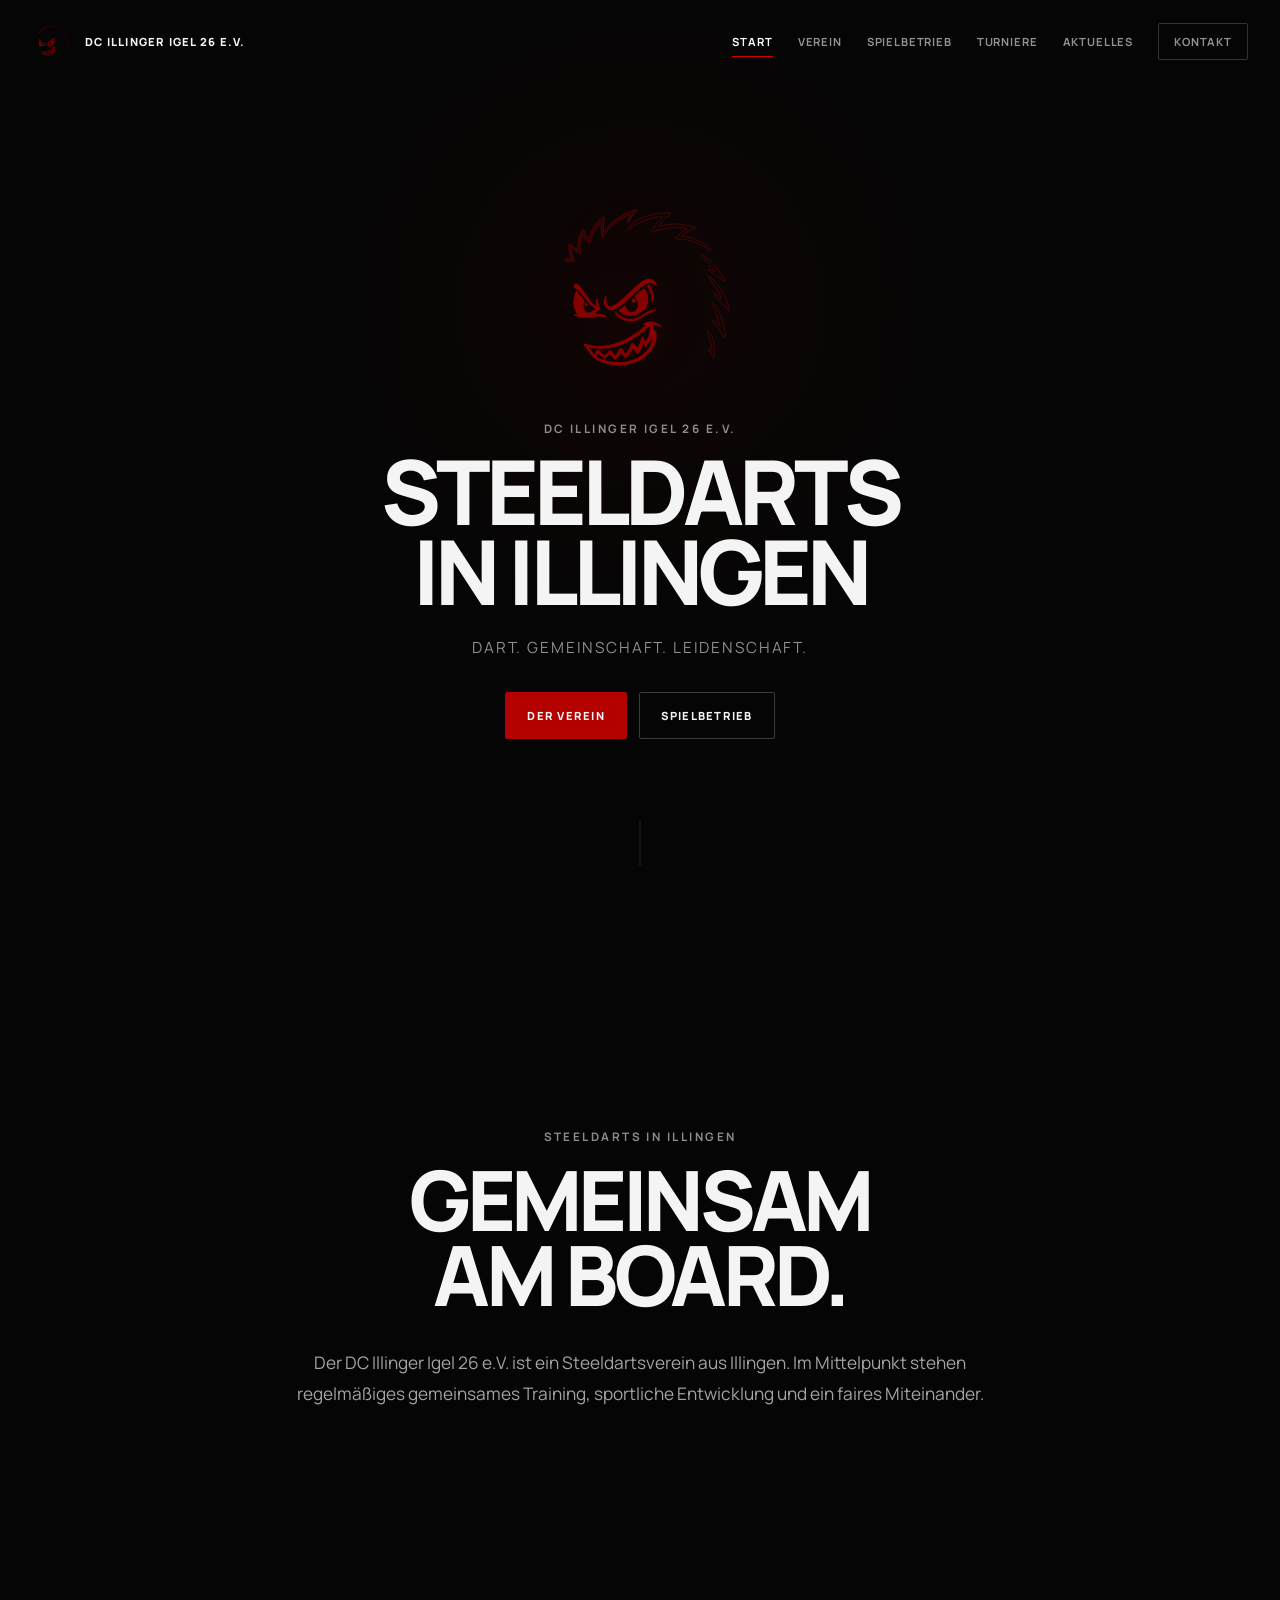
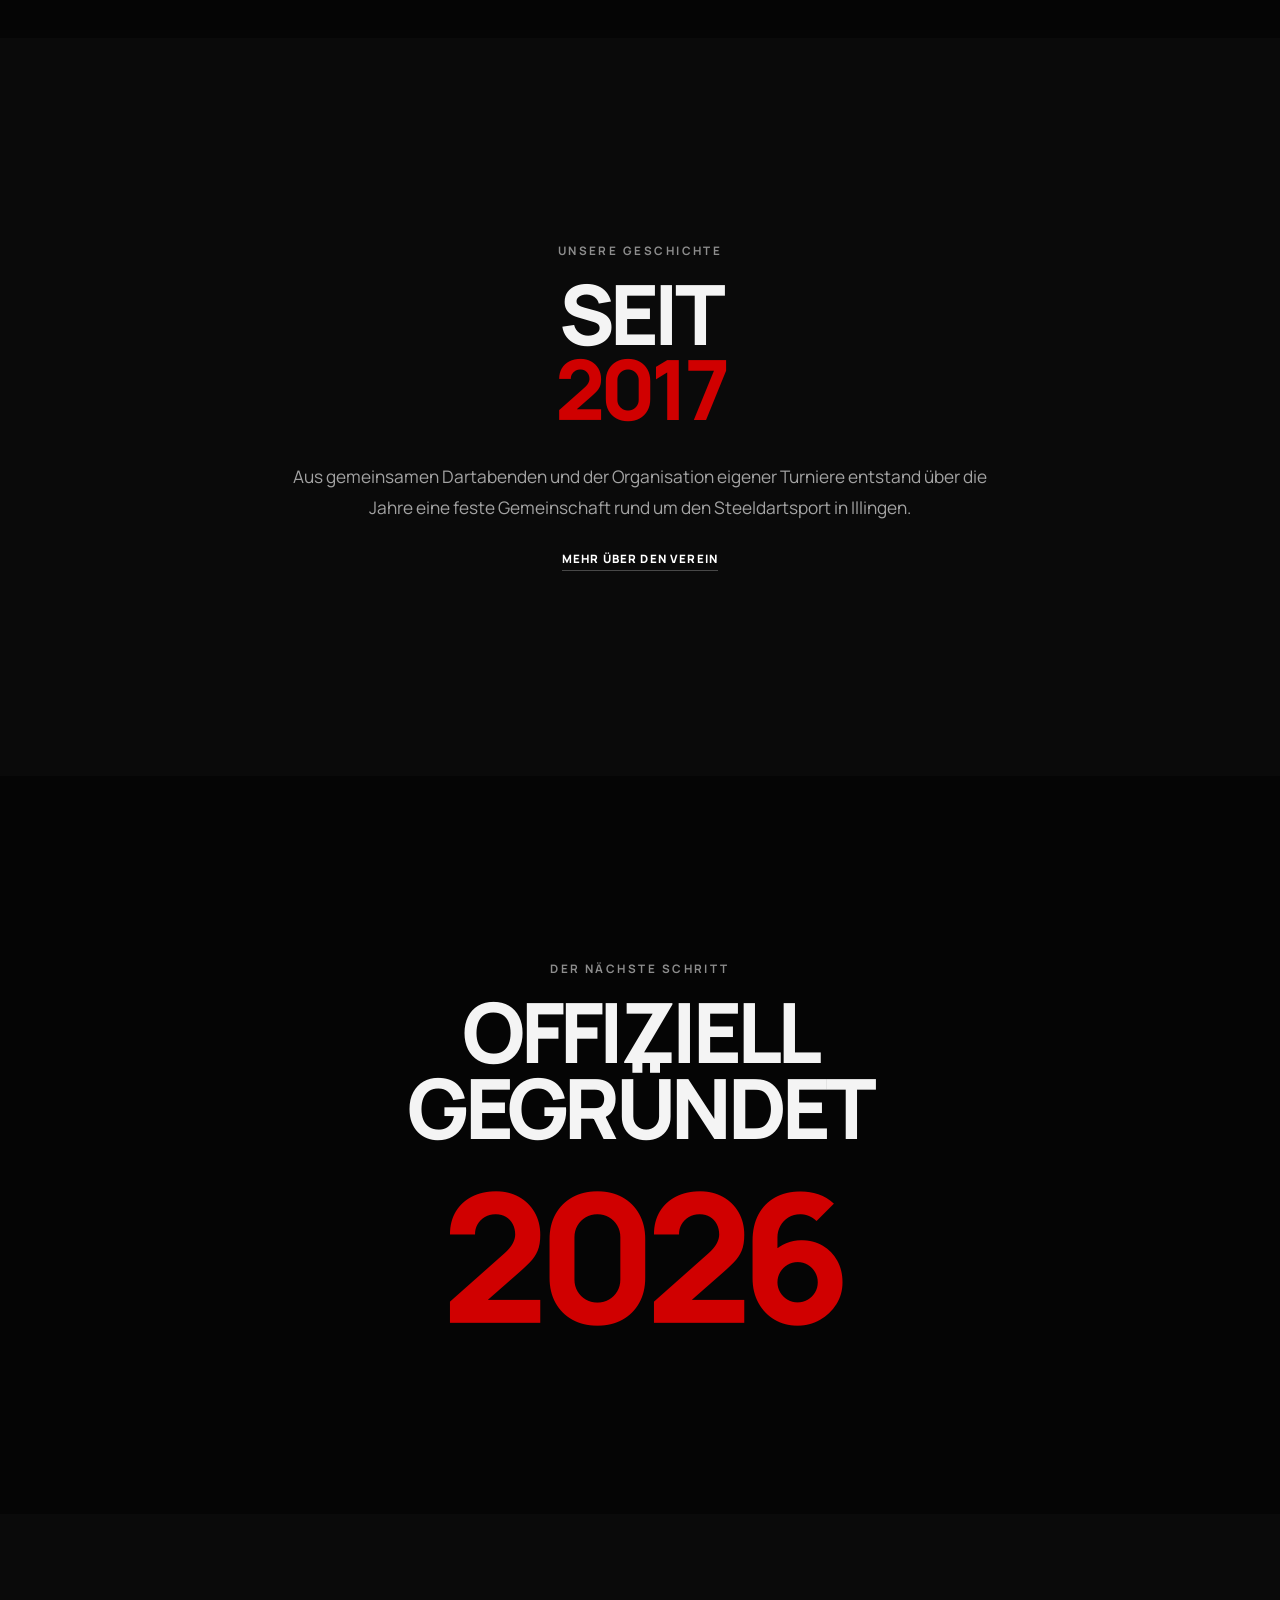
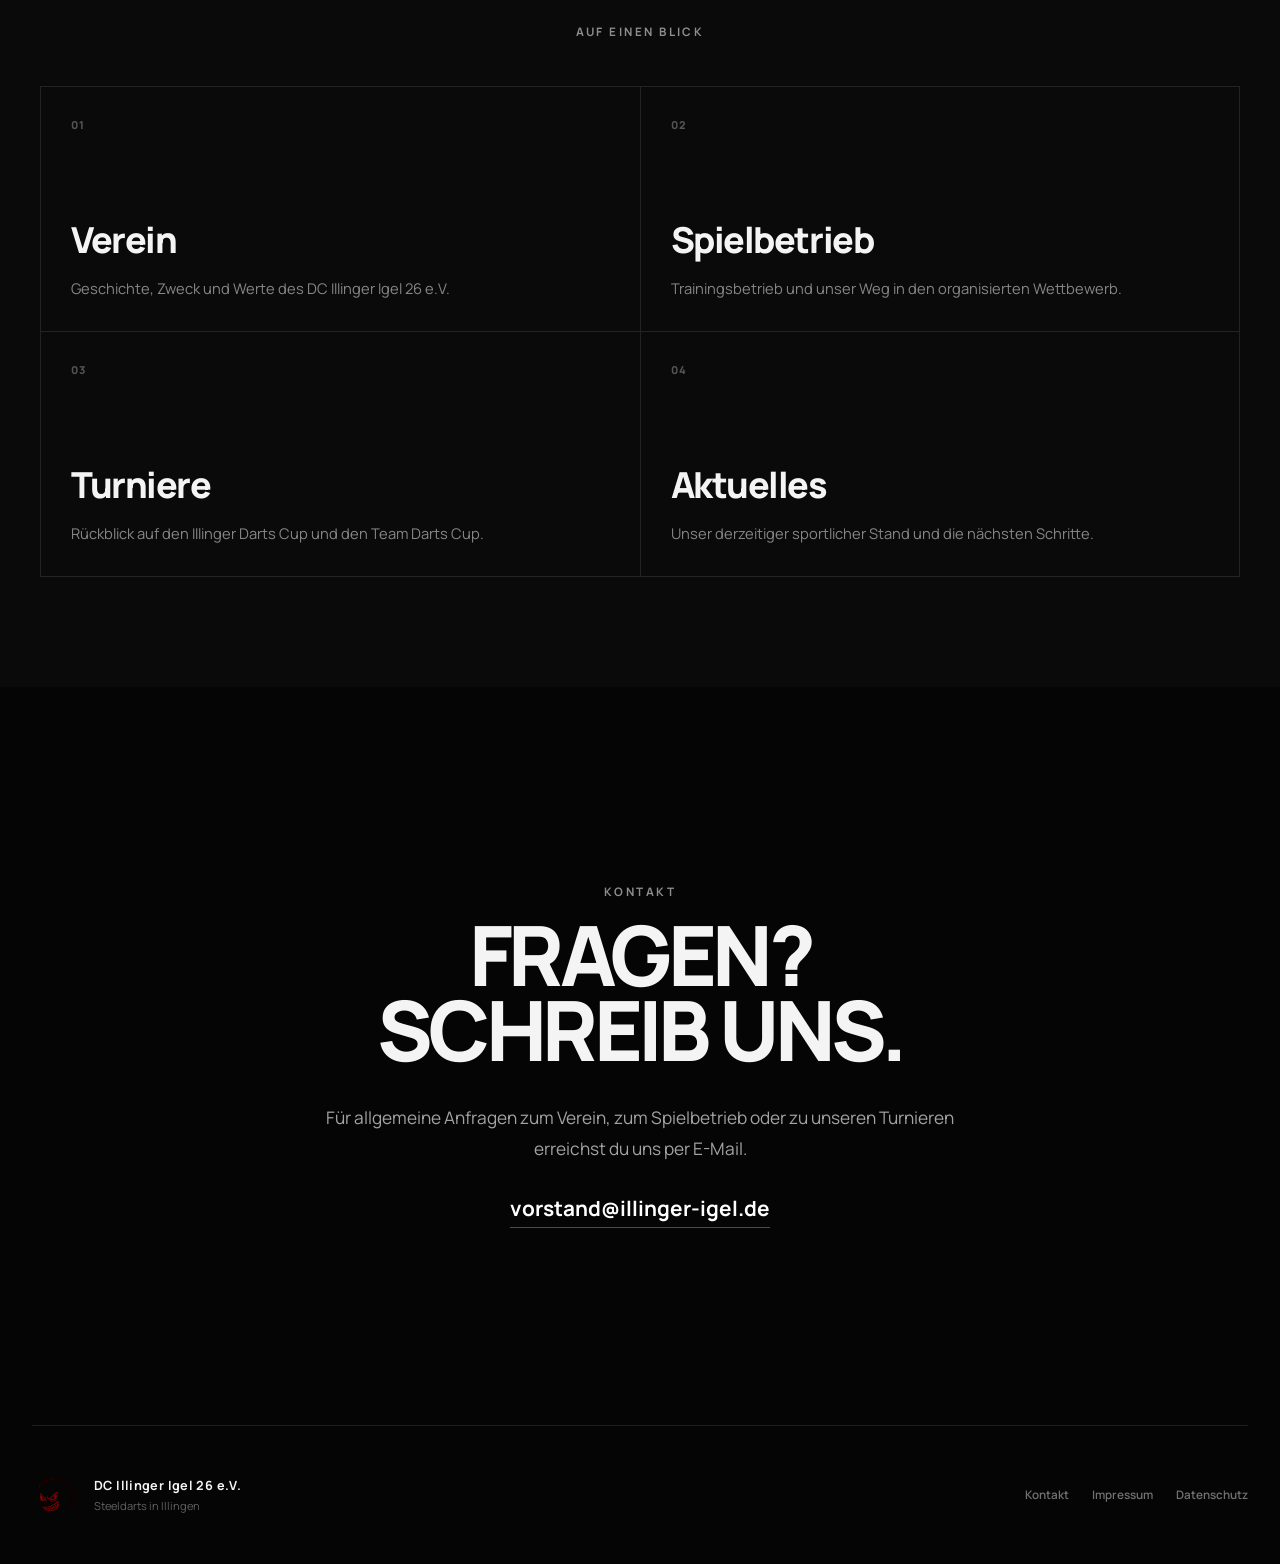
==== commit 7bf97107: "Add files via upload" ====
--- a/index.html
+++ b/index.html
@@ -1,320 +1,174 @@
 <!DOCTYPE html>
 <html lang="de">
-
 <head>
     <meta charset="UTF-8">
     <meta name="viewport" content="width=device-width, initial-scale=1.0">
-
     <title>DC Illinger Igel 26 e.V. | Steeldarts in Illingen</title>
-    <meta name="description"
-        content="DC Illinger Igel 26 e.V. – Steeldarts in Illingen. Verein, Spielbetrieb, Turniere und aktuelle Informationen rund um die Illinger Igel.">
+    <meta name="description" content="DC Illinger Igel 26 e.V. – Steeldarts in Illingen. Verein, Spielbetrieb, Turniere und aktueller sportlicher Stand.">
     <meta name="theme-color" content="#050505">
 
     <link rel="preconnect" href="https://fonts.googleapis.com">
     <link rel="preconnect" href="https://fonts.gstatic.com" crossorigin>
-    <link
-        href="https://fonts.googleapis.com/css2?family=Manrope:wght@300;400;500;600;700;800&display=swap"
-        rel="stylesheet">
-
+    <link href="https://fonts.googleapis.com/css2?family=Manrope:wght@300;400;500;600;700;800&display=swap"
+          rel="stylesheet">
     <link rel="stylesheet" href="style.css">
 </head>
 
 <body data-page="start">
+<header class="site-header">
+        <div class="header-inner">
+            <a class="header-brand" href="index.html"
+               aria-label="DC Illinger Igel 26 e.V. – Startseite">
+                <img src="img/igel.svg" alt="" class="header-logo">
+                <span>DC ILLINGER IGEL 26 E.V.</span>
+            </a>
 
-    <header class="site-header">
-    <div class="header-inner">
-        <a class="header-brand" href="index.html" aria-label="DC Illinger Igel 26 e.V. – Startseite">
-            <img src="img/igel.svg" alt="" class="header-logo">
-            <span>DC ILLINGER IGEL 26 E.V.</span>
-        </a>
+            <nav class="site-nav" aria-label="Hauptnavigation">
+                <a href="index.html" data-page="start">Start</a>
+                <a href="verein.html" data-page="verein">Verein</a>
+                <a href="spielbetrieb.html" data-page="spielbetrieb">Spielbetrieb</a>
+                <a href="turniere.html" data-page="turniere">Turniere</a>
+                <a href="aktuelles.html" data-page="aktuelles">Aktuelles</a>
+                <a href="kontakt.html" class="nav-contact" data-page="kontakt">Kontakt</a>
+            </nav>
 
-        <nav class="site-nav" aria-label="Hauptnavigation">
-    <a href="index.html" data-page="start">Start</a>
-    <a href="verein.html" data-page="verein">Verein</a>
-    <a href="spielbetrieb.html" data-page="spielbetrieb">Spielbetrieb</a>
-    <a href="turniere.html" data-page="turniere">Turniere</a>
-    <a href="aktuelles.html" data-page="aktuelles">Aktuelles</a>
-    <a href="kontakt.html" class="nav-contact" data-page="kontakt">Kontakt</a>
-</nav>
+            <button class="menu-toggle" type="button"
+                    aria-label="Menü öffnen"
+                    aria-expanded="false"
+                    aria-controls="mobile-navigation">
+                <span></span>
+                <span></span>
+            </button>
+        </div>
 
-        <button class="menu-toggle" type="button"
-            aria-label="Menü öffnen"
-            aria-expanded="false"
-            aria-controls="mobile-navigation">
-            <span></span>
-            <span></span>
-        </button>
-    </div>
+        <div class="mobile-navigation" id="mobile-navigation">
+            <nav aria-label="Mobile Hauptnavigation">
+                <a href="index.html" data-page="start">Start</a>
+                <a href="verein.html" data-page="verein">Verein</a>
+                <a href="spielbetrieb.html" data-page="spielbetrieb">Spielbetrieb</a>
+                <a href="turniere.html" data-page="turniere">Turniere</a>
+                <a href="aktuelles.html" data-page="aktuelles">Aktuelles</a>
+                <a href="kontakt.html" data-page="kontakt">Kontakt</a>
+            </nav>
+        </div>
+    </header>
 
-    <div class="mobile-navigation" id="mobile-navigation">
-        <nav aria-label="Mobile Hauptnavigation">
-            <a href="index.html" data-page="start">Start</a>
-            <a href="verein.html" data-page="verein">Verein</a>
-            <a href="spielbetrieb.html" data-page="spielbetrieb">Spielbetrieb</a>
-            <a href="turniere.html" data-page="turniere">Turniere</a>
-            <a href="aktuelles.html" data-page="aktuelles">Aktuelles</a>
-            <a href="kontakt.html" data-page="kontakt">Kontakt</a>
-        </nav>
-    </div>
-</header>
 
     <main>
         <section class="hero">
             <div class="hero-content">
                 <img src="img/igel.svg"
-                    alt="Logo des DC Illinger Igel 26 e.V."
-                    class="logo">
+                     alt="Logo des DC Illinger Igel 26 e.V."
+                     class="logo">
 
                 <p class="eyebrow">DC ILLINGER IGEL 26 E.V.</p>
 
-                <h1>
-                    STEELDARTS<br>
-                    IN ILLINGEN
-                </h1>
+                <h1>STEELDARTS<br>IN ILLINGEN</h1>
 
-                <p class="hero-subtitle">
-                    Dart. Gemeinschaft. Leidenschaft.
-                </p>
+                <p class="hero-subtitle">Dart. Gemeinschaft. Leidenschaft.</p>
 
                 <div class="hero-actions">
-                    <a class="button button-primary" href="verein.html">Unser Verein</a>
-                    <a class="button button-secondary" href="turniere.html">Unsere Turniere</a>
+                    <a class="button button-primary" href="verein.html">Der Verein</a>
+                    <a class="button button-secondary" href="spielbetrieb.html">Spielbetrieb</a>
                 </div>
             </div>
 
-            <div class="scroll-indicator" aria-hidden="true">
-                <span></span>
-            </div>
+            <div class="scroll-indicator" aria-hidden="true"><span></span></div>
         </section>
 
-        <section class="panel intro-panel">
+        <section class="panel">
             <div class="content">
-                <p class="small">Wir sind</p>
-
-                <h2>
-                    DC ILLINGER<br>
-                    IGEL 26
-                </h2>
-
+                <p class="small">Steeldarts in Illingen</p>
+                <h2>GEMEINSAM<br>AM BOARD.</h2>
                 <p class="section-copy">
-                    Ein Steeldartsverein aus Illingen mit Leidenschaft für
-                    sportlichen Wettbewerb, gemeinsame Dartabende und ein
-                    aktives Vereinsleben.
+                    Der DC Illinger Igel 26 e.V. ist ein Steeldartsverein aus Illingen.
+                    Im Mittelpunkt stehen regelmäßiges gemeinsames Training,
+                    sportliche Entwicklung und ein faires Miteinander.
                 </p>
             </div>
         </section>
 
-        <section class="panel year-panel">
+        <section class="panel panel-soft">
             <div class="content">
-                <p class="small">Darts in Illingen</p>
-
-                <h2>
-                    SEIT<br>
-                    <span class="accent">2017</span>
-                </h2>
-
+                <p class="small">Unsere Geschichte</p>
+                <h2>SEIT<br><span class="accent">2017</span></h2>
                 <p class="section-copy">
-                    Was mit gemeinsamen Dartabenden und einem eigenen Turnier
-                    begann, ist über die Jahre zu einer festen Gemeinschaft
-                    rund um den Steeldartsport in Illingen gewachsen.
+                    Aus gemeinsamen Dartabenden und der Organisation eigener
+                    Turniere entstand über die Jahre eine feste Gemeinschaft
+                    rund um den Steeldartsport in Illingen.
                 </p>
-
-                <a class="text-link" href="turniere.html">Mehr zu unseren Turnieren</a>
-            </div>
-        </section>
-
-        <section class="photo-section photo-large">
-            <div class="photo-wrap">
-                <img src="img/turnier-01.png"
-                    alt="Dartturnier des DC Illinger Igel in Illingen"
-                    loading="lazy">
-            </div>
-        </section>
-
-        <section class="panel founded-panel">
-            <div class="content">
-                <p class="small">Der nächste Schritt</p>
-
-                <h2>
-                    OFFIZIELL<br>
-                    GEGRÜNDET
-                </h2>
-
-                <div class="big-year">2026</div>
-
-                <a class="text-link" href="verein.html">Unsere Geschichte</a>
-            </div>
-        </section>
-
-        <section class="panel about-panel">
-            <div class="content content-wide">
-                <p class="small">Über uns</p>
-
-                <h2>
-                    STEELDARTS.<br>
-                    GEMEINSCHAFT.<br>
-                    <span class="accent">ILLINGEN.</span>
-                </h2>
-
-                <div class="about-grid">
-                    <p>
-                        Der <strong>DC Illinger Igel 26 e.V.</strong> ist ein
-                        Steeldartsverein aus Illingen. Unser Ziel ist es,
-                        den Steeldartsport vor Ort zu fördern und Menschen
-                        mit Begeisterung für Darts zusammenzubringen.
-                    </p>
-
-                    <p>
-                        Wir organisieren regelmäßige Spiel- und Trainingsabende,
-                        nehmen an Wettbewerben teil und veranstalten eigene
-                        Dartturniere. Dabei stehen für uns Sport, Gemeinschaft
-                        und ein faires Miteinander im Mittelpunkt.
-                    </p>
-                </div>
-
                 <a class="text-link" href="verein.html">Mehr über den Verein</a>
             </div>
         </section>
 
-        <section class="gallery-section">
-            <div class="gallery-grid">
-                <figure class="gallery-item gallery-item-wide">
-                    <img src="img/turnier-02.png"
-                        alt="Spielbetrieb bei einem Dartturnier des DC Illinger Igel"
-                        loading="lazy">
-                </figure>
-
-                <figure class="gallery-item">
-                    <img src="img/turnier-03.png"
-                        alt="Steeldarts beim DC Illinger Igel"
-                        loading="lazy">
-                </figure>
-
-                <figure class="gallery-item">
-                    <img src="img/turnier-04.png"
-                        alt="Teilnehmer und Vereinsleben bei einem Turnier in Illingen"
-                        loading="lazy">
-                </figure>
+        <section class="panel">
+            <div class="content">
+                <p class="small">Der nächste Schritt</p>
+                <h2>OFFIZIELL<br>GEGRÜNDET</h2>
+                <div class="big-year">2026</div>
             </div>
         </section>
 
-        <section class="panel mission-panel">
-            <div class="content">
-                <p class="small">Unsere Mission</p>
-
-                <h2>
-                    DARTS<br>
-                    VERBINDET.
-                </h2>
-
-                <p class="section-copy">
-                    Wir möchten Steeldarts in Illingen dauerhaft etablieren,
-                    sportliche Entwicklung ermöglichen und einen Ort schaffen,
-                    an dem gemeinsamer Sport und Vereinsleben zusammengehören.
-                </p>
-
-                <a class="text-link" href="spielbetrieb.html">Zum Spielbetrieb</a>
-            </div>
-        </section>
-
-        <section class="panel link-panel">
+        <section class="panel panel-soft overview-panel">
             <div class="content content-wide">
-                <p class="small">Entdecken</p>
-
-                <div class="page-link-grid">
-                    <a class="page-link-card" href="verein.html">
-                        <span class="page-link-number">01</span>
-                        <span class="page-link-title">Verein</span>
-                        <span class="page-link-copy">Geschichte, Werte und Vereinsleben.</span>
+                <p class="small">Auf einen Blick</p>
+                <div class="overview-grid">
+                    <a class="overview-card" href="verein.html">
+                        <span>01</span>
+                        <h3>Verein</h3>
+                        <p>Geschichte, Zweck und Werte des DC Illinger Igel 26 e.V.</p>
                     </a>
-
-                    <a class="page-link-card" href="spielbetrieb.html">
-                        <span class="page-link-number">02</span>
-                        <span class="page-link-title">Spielbetrieb</span>
-                        <span class="page-link-copy">Training, Liga und sportlicher Wettbewerb.</span>
+                    <a class="overview-card" href="spielbetrieb.html">
+                        <span>02</span>
+                        <h3>Spielbetrieb</h3>
+                        <p>Trainingsbetrieb und unser Weg in den organisierten Wettbewerb.</p>
                     </a>
-
-                    <a class="page-link-card" href="turniere.html">
-                        <span class="page-link-number">03</span>
-                        <span class="page-link-title">Turniere</span>
-                        <span class="page-link-copy">IDC im Januar und Team Darts Cup im Sommer.</span>
+                    <a class="overview-card" href="turniere.html">
+                        <span>03</span>
+                        <h3>Turniere</h3>
+                        <p>Rückblick auf den Illinger Darts Cup und den Team Darts Cup.</p>
                     </a>
-
-                    <a class="page-link-card" href="aktuelles.html">
-                        <span class="page-link-number">04</span>
-                        <span class="page-link-title">Aktuelles</span>
-                        <span class="page-link-copy">Neuigkeiten aus Verein und Spielbetrieb.</span>
+                    <a class="overview-card" href="aktuelles.html">
+                        <span>04</span>
+                        <h3>Aktuelles</h3>
+                        <p>Unser derzeitiger sportlicher Stand und die nächsten Schritte.</p>
                     </a>
                 </div>
             </div>
         </section>
 
-        <section class="panel contact-panel">
-            <div class="content content-wide">
-                <p class="small">Verein & Kontakt</p>
-
-                <h2>
-                    DC ILLINGER<br>
-                    IGEL 26 E.V.
-                </h2>
-
-                <div class="contact-grid">
-                    <div class="contact-block">
-                        <span class="contact-label">Verein</span>
-                        <p>
-                            DC Illinger Igel 26 e.V.<br>
-                            Sieglestraße 10<br>
-                            75428 Illingen
-                        </p>
-                    </div>
-
-                    <div class="contact-block">
-                        <span class="contact-label">Kontakt</span>
-                        <p>
-                            <a href="mailto:vorstand@illinger-igel.de">
-                                vorstand@illinger-igel.de
-                            </a>
-                        </p>
-                    </div>
-
-                    <div class="contact-block">
-                        <span class="contact-label">Vereinsregister</span>
-                        <p>
-                            Amtsgericht Mannheim<br>
-                            VR 704814
-                        </p>
-                    </div>
-                </div>
-
-                <p class="official-site-note">
-                    <strong>illinger-igel.de</strong> ist die offizielle
-                    Internetpräsenz des DC Illinger Igel 26 e.V.
+        <section class="panel contact-teaser">
+            <div class="content">
+                <p class="small">Kontakt</p>
+                <h2>FRAGEN?<br>SCHREIB UNS.</h2>
+                <p class="section-copy">
+                    Für allgemeine Anfragen zum Verein, zum Spielbetrieb
+                    oder zu unseren Turnieren erreichst du uns per E-Mail.
                 </p>
-
-                <a class="button button-primary contact-button" href="kontakt.html">
-                    Kontakt aufnehmen
+                <a class="mail-link" href="mailto:vorstand@illinger-igel.de">
+                    vorstand@illinger-igel.de
                 </a>
             </div>
         </section>
     </main>
 
-    <footer>
-    <div class="footer-brand">
-        <img src="img/igel.svg" alt="DC Illinger Igel Logo" class="footer-logo">
-        <div>
-            <strong>DC Illinger Igel 26 e.V.</strong>
-            <span>Steeldarts in Illingen</span>
+
+<footer>
+        <div class="footer-brand">
+            <img src="img/igel.svg" alt="" class="footer-logo">
+            <div>
+                <strong>DC Illinger Igel 26 e.V.</strong>
+                <span>Steeldarts in Illingen</span>
+            </div>
         </div>
-    </div>
 
-    <nav aria-label="Rechtliche Navigation">
-        <a href="kontakt.html">Kontakt</a>
-        <a href="impressum.html">Impressum</a>
-        <a href="datenschutz.html">Datenschutz</a>
-    </nav>
-</footer>
+        <nav aria-label="Rechtliche Navigation">
+            <a href="kontakt.html">Kontakt</a>
+            <a href="impressum.html">Impressum</a>
+            <a href="datenschutz.html">Datenschutz</a>
+        </nav>
+    </footer>
 
     <script src="script.js"></script>
 </body>
-
 </html>
--- a/style.css
+++ b/style.css
@@ -1,6 +1,6 @@
 /* ======================================================
    DC Illinger Igel 26 e.V.
-   style.css
+   Clean consolidated stylesheet
 ====================================================== */
 
 :root {
@@ -8,19 +8,15 @@
     --bg-soft: #0a0a0a;
     --text: #f4f4f4;
     --muted: #8d8d8d;
-    --line: rgba(255, 255, 255, 0.10);
-    --header-bg: rgba(5, 5, 5, 0.78);
-
+    --copy: #a3a3a3;
+    --line: rgba(255,255,255,0.10);
     --red: #b50000;
     --red-bright: #d00000;
-
-    --max-width: 1320px;
-}
-
-
-/* ======================================================
-   RESET
-====================================================== */
+    --max: 1240px;
+    --content: 920px;
+}
+
+/* RESET */
 
 * {
     margin: 0;
@@ -33,10 +29,11 @@
 }
 
 body {
+    min-width: 320px;
+    overflow-x: hidden;
     background: var(--bg);
     color: var(--text);
     font-family: "Manrope", sans-serif;
-    overflow-x: hidden;
     -webkit-font-smoothing: antialiased;
     text-rendering: optimizeLegibility;
 }
@@ -54,10 +51,7 @@
     color: inherit;
 }
 
-
-/* ======================================================
-   HEADER / NAVIGATION
-====================================================== */
+/* HEADER */
 
 .site-header {
     position: fixed;
@@ -65,72 +59,60 @@
     left: 0;
     right: 0;
     z-index: 100;
-
     border-bottom: 1px solid transparent;
-
-    transition:
-        background 0.3s ease,
-        border-color 0.3s ease,
-        backdrop-filter 0.3s ease;
+    transition: background .3s ease, border-color .3s ease, backdrop-filter .3s ease;
 }
 
 .site-header.scrolled,
 .site-header.menu-open {
-    background: var(--header-bg);
+    background: rgba(5,5,5,.84);
     border-color: var(--line);
     backdrop-filter: blur(18px);
     -webkit-backdrop-filter: blur(18px);
 }
 
 .header-inner {
-    width: min(calc(100% - 60px), var(--max-width));
+    width: min(calc(100% - 64px), var(--max));
     height: 82px;
     margin: 0 auto;
-
     display: flex;
     align-items: center;
     justify-content: space-between;
-    gap: 32px;
+    gap: 28px;
 }
 
 .header-brand {
     display: inline-flex;
     align-items: center;
-    gap: 14px;
-
-    color: #fff;
+    gap: 13px;
     text-decoration: none;
-
-    font-size: 0.72rem;
-    font-weight: 800;
-    letter-spacing: 0.12em;
+    font-size: .70rem;
+    font-weight: 800;
+    letter-spacing: .11em;
     white-space: nowrap;
 }
 
 .header-logo {
-    width: 42px;
-    height: 42px;
+    width: 40px;
+    height: 40px;
     object-fit: contain;
 }
 
 .site-nav {
     display: flex;
     align-items: center;
-    gap: 28px;
+    gap: 25px;
 }
 
 .site-nav a {
     position: relative;
-
-    color: #9a9a9a;
+    color: #929292;
     text-decoration: none;
-
-    font-size: 0.72rem;
+    font-size: .70rem;
     font-weight: 700;
-    letter-spacing: 0.08em;
+    letter-spacing: .075em;
     text-transform: uppercase;
-
-    transition: color 0.25s ease;
+    transition: color .25s ease;
 }
 
 .site-nav a:not(.nav-contact)::after {
@@ -141,7 +123,7 @@
     bottom: -8px;
     height: 1px;
     background: var(--red-bright);
-    transition: right 0.25s ease;
+    transition: right .25s ease;
 }
 
 .site-nav a:hover,
@@ -155,8 +137,8 @@
 }
 
 .nav-contact {
-    padding: 11px 16px;
-    border: 1px solid rgba(255,255,255,0.18);
+    padding: 10px 15px;
+    border: 1px solid rgba(255,255,255,.18);
     border-radius: 2px;
 }
 
@@ -169,7 +151,6 @@
     display: none;
     width: 42px;
     height: 42px;
-
     border: 0;
     background: transparent;
     cursor: pointer;
@@ -181,7 +162,7 @@
     height: 1px;
     margin: 7px auto;
     background: #fff;
-    transition: transform 0.25s ease;
+    transition: transform .25s ease;
 }
 
 .menu-toggle[aria-expanded="true"] span:first-child {
@@ -196,131 +177,48 @@
     display: none;
 }
 
-
-/* ======================================================
-   HERO
-====================================================== */
-
-.hero {
-    position: relative;
-
-    min-height: 100svh;
-
-    display: flex;
-    justify-content: center;
-    align-items: center;
-
-    padding: 120px 24px 80px;
-
-    overflow: hidden;
-}
-
-.hero::before {
-    content: "";
-    position: absolute;
-    inset: 0;
-
-    background:
-        radial-gradient(
-            circle at 50% 40%,
-            rgba(150, 0, 0, 0.08),
-            transparent 36%
-        );
-
-    pointer-events: none;
-}
-
-.hero-content {
-    position: relative;
-    z-index: 2;
-
-    display: flex;
-    flex-direction: column;
-    align-items: center;
-
-    text-align: center;
-}
-
-.logo {
-    width: clamp(150px, 17vw, 270px);
-    margin-bottom: 42px;
-
-    transition: transform 0.2s ease-out;
-
-    filter:
-        drop-shadow(0 0 24px rgba(190, 0, 0, 0.08));
-}
-
-.eyebrow,
-.small {
+/* TYPOGRAPHY / SHARED */
+
+.small,
+.eyebrow {
     color: var(--muted);
-
-    font-size: 0.75rem;
+    font-size: .73rem;
     font-weight: 700;
-
-    letter-spacing: 0.22em;
+    letter-spacing: .21em;
     text-transform: uppercase;
 }
 
-.hero h1 {
-    margin-top: 15px;
-
-    font-size: clamp(3rem, 7.2vw, 8rem);
-    font-weight: 800;
-
-    line-height: 0.88;
-    letter-spacing: -0.055em;
-}
-
-.hero-subtitle {
-    margin-top: 30px;
-
-    color: var(--muted);
-
-    font-size: clamp(0.85rem, 1.3vw, 1rem);
-    font-weight: 400;
-
-    letter-spacing: 0.12em;
-    text-transform: uppercase;
-}
-
-.hero-actions {
-    display: flex;
-    justify-content: center;
-    flex-wrap: wrap;
-    gap: 12px;
-
-    margin-top: 38px;
-}
-
-
-/* ======================================================
-   BUTTONS / LINKS
-====================================================== */
+.accent {
+    color: var(--red-bright);
+}
+
+.section-copy {
+    max-width: 700px;
+    margin: 34px auto 0;
+    color: var(--copy);
+    font-size: clamp(1rem, 1.35vw, 1.18rem);
+    line-height: 1.8;
+}
+
+.section-copy strong {
+    color: #fff;
+    font-weight: 600;
+}
 
 .button {
     display: inline-flex;
     align-items: center;
     justify-content: center;
-
-    min-height: 48px;
-    padding: 0 22px;
-
+    min-height: 47px;
+    padding: 0 21px;
     border: 1px solid transparent;
     border-radius: 2px;
-
     text-decoration: none;
     text-transform: uppercase;
-
-    font-size: 0.72rem;
-    font-weight: 800;
-    letter-spacing: 0.12em;
-
-    transition:
-        background 0.25s ease,
-        border-color 0.25s ease,
-        color 0.25s ease,
-        transform 0.25s ease;
+    font-size: .70rem;
+    font-weight: 800;
+    letter-spacing: .11em;
+    transition: transform .25s ease, background .25s ease, border-color .25s ease;
 }
 
 .button:hover {
@@ -330,7 +228,6 @@
 .button-primary {
     background: var(--red);
     border-color: var(--red);
-    color: #fff;
 }
 
 .button-primary:hover {
@@ -339,32 +236,33 @@
 }
 
 .button-secondary {
-    border-color: rgba(255,255,255,0.22);
-    color: #fff;
+    border-color: rgba(255,255,255,.22);
 }
 
 .button-secondary:hover {
     border-color: #fff;
 }
 
+.hero-actions {
+    margin-top: 34px;
+    display: flex;
+    flex-wrap: wrap;
+    justify-content: center;
+    gap: 12px;
+}
+
 .text-link {
     display: inline-block;
-    margin-top: 34px;
-
+    margin-top: 28px;
+    padding-bottom: 4px;
     color: #fff;
     text-decoration: none;
-
-    font-size: 0.76rem;
-    font-weight: 800;
-    letter-spacing: 0.10em;
+    border-bottom: 1px solid rgba(255,255,255,.25);
+    font-size: .72rem;
+    font-weight: 800;
+    letter-spacing: .10em;
     text-transform: uppercase;
-
-    border-bottom: 1px solid rgba(255,255,255,0.25);
-    padding-bottom: 5px;
-
-    transition:
-        color 0.25s ease,
-        border-color 0.25s ease;
+    transition: color .25s ease, border-color .25s ease;
 }
 
 .text-link:hover {
@@ -372,500 +270,619 @@
     border-color: var(--red-bright);
 }
 
-
-/* ======================================================
-   SCROLL INDICATOR
-====================================================== */
+/* HOME HERO */
+
+.hero {
+    position: relative;
+    min-height: 100svh;
+    padding: 130px 32px 90px;
+    display: flex;
+    align-items: center;
+    justify-content: center;
+    overflow: hidden;
+}
+
+.hero::before,
+.subpage-hero::before {
+    content: "";
+    position: absolute;
+    inset: 0;
+    background: radial-gradient(circle at 50% 34%, rgba(155,0,0,.08), transparent 38%);
+    pointer-events: none;
+}
+
+.hero-content {
+    position: relative;
+    z-index: 1;
+    display: flex;
+    flex-direction: column;
+    align-items: center;
+    text-align: center;
+}
+
+.logo {
+    width: clamp(145px, 16vw, 245px);
+    margin-bottom: 38px;
+    filter: drop-shadow(0 0 24px rgba(190,0,0,.08));
+    transition: transform .2s ease-out;
+}
+
+.hero h1 {
+    margin-top: 14px;
+    font-size: clamp(3rem, 7vw, 7.5rem);
+    font-weight: 800;
+    line-height: .89;
+    letter-spacing: -.055em;
+}
+
+.hero-subtitle {
+    margin-top: 27px;
+    color: var(--muted);
+    font-size: clamp(.82rem, 1.2vw, .98rem);
+    letter-spacing: .12em;
+    text-transform: uppercase;
+}
 
 .scroll-indicator {
     position: absolute;
-
     left: 50%;
-    bottom: 36px;
-
+    bottom: 34px;
+    width: 1px;
+    height: 46px;
     transform: translateX(-50%);
-
-    width: 1px;
-    height: 48px;
-
-    background: rgba(255,255,255,0.12);
-
+    background: rgba(255,255,255,.12);
     overflow: hidden;
-
-    transition: opacity 0.5s ease;
+    transition: opacity .4s ease;
 }
 
 .scroll-indicator span {
     position: absolute;
-
-    top: -48px;
+    top: -46px;
     left: 0;
-
     width: 100%;
-    height: 48px;
-
+    height: 46px;
     background: #fff;
-
     animation: scrollLine 2s infinite;
 }
 
 @keyframes scrollLine {
-    0% {
-        transform: translateY(0);
-        opacity: 0;
-    }
-
-    25% {
-        opacity: 1;
-    }
-
-    100% {
-        transform: translateY(96px);
-        opacity: 0;
-    }
-}
-
-
-/* ======================================================
-   PANELS
-====================================================== */
+    0% { transform: translateY(0); opacity: 0; }
+    25% { opacity: 1; }
+    100% { transform: translateY(92px); opacity: 0; }
+}
+
+/* PANELS */
 
 .panel {
-    min-height: 92vh;
-
+    min-height: 82vh;
+    padding: 110px 40px;
     display: flex;
     align-items: center;
     justify-content: center;
-
-    padding: 120px 30px;
-
-    transform-origin: center;
-}
-
-.panel:nth-of-type(even) {
+}
+
+.panel-soft {
     background: var(--bg-soft);
 }
 
 .content {
-    width: min(90%, 920px);
-
+    width: min(100%, var(--content));
+    margin: 0 auto;
     text-align: center;
-
     opacity: 0;
-    transform: translateY(42px);
-
-    transition:
-        opacity 1s ease,
-        transform 1s cubic-bezier(0.16, 1, 0.3, 1);
+    transform: translateY(30px);
+    transition: opacity .8s ease, transform .8s cubic-bezier(.16,1,.3,1);
 }
 
 .content.visible {
     opacity: 1;
-    transform: translateY(0);
+    transform: none;
 }
 
 .content-wide {
-    width: min(92%, var(--max-width));
+    width: min(100%, var(--max));
 }
 
 .content h2 {
-    margin-top: 18px;
-
-    font-size: clamp(3.1rem, 7vw, 7.7rem);
-    font-weight: 800;
-
-    line-height: 0.9;
-    letter-spacing: -0.055em;
-}
-
-.accent {
+    margin-top: 17px;
+    font-size: clamp(3rem, 6.5vw, 7rem);
+    font-weight: 800;
+    line-height: .91;
+    letter-spacing: -.055em;
+}
+
+.big-year {
+    margin-top: 36px;
     color: var(--red-bright);
-}
-
-.section-copy {
-    max-width: 690px;
-
-    margin: 42px auto 0;
-
-    color: #a7a7a7;
-
-    font-size: clamp(1rem, 1.5vw, 1.25rem);
-
-    line-height: 1.8;
-}
-
-
-/* ======================================================
-   2026
-====================================================== */
-
-.big-year {
-    margin-top: 40px;
-
-    color: var(--red-bright);
-
-    font-size: clamp(5rem, 15vw, 14rem);
-    font-weight: 800;
-
-    line-height: 0.8;
-    letter-spacing: -0.07em;
-}
-
-
-/* ======================================================
-   ABOUT
-====================================================== */
-
-.about-panel {
-    min-height: 100vh;
-}
-
-.about-grid {
+    font-size: clamp(5rem, 14vw, 12rem);
+    font-weight: 800;
+    line-height: .82;
+    letter-spacing: -.07em;
+}
+
+/* OVERVIEW */
+
+.overview-panel {
+    min-height: auto;
+}
+
+.overview-grid {
+    margin-top: 46px;
     display: grid;
-    grid-template-columns: repeat(2, minmax(0, 1fr));
-
-    gap: 80px;
-
-    max-width: 1000px;
-    margin: 75px auto 0;
-
-    text-align: left;
-}
-
-.about-grid p {
-    color: #a7a7a7;
-
-    font-size: clamp(1rem, 1.35vw, 1.2rem);
-    line-height: 1.8;
-}
-
-.about-grid strong {
-    color: var(--text);
-    font-weight: 600;
-}
-
-
-/* ======================================================
-   PHOTO SECTIONS
-====================================================== */
-
-.photo-section {
-    padding: 0 30px 80px;
-}
-
-.photo-wrap {
-    width: min(100%, 1500px);
-    margin: 0 auto;
-
-    overflow: hidden;
-    border-radius: 3px;
-}
-
-.photo-wrap img {
-    width: 100%;
-    height: min(75vh, 850px);
-
-    object-fit: cover;
-
-    filter:
-        saturate(0.85)
-        contrast(1.04);
-
-    transition:
-        transform 1.4s cubic-bezier(0.16, 1, 0.3, 1),
-        filter 0.8s ease;
-}
-
-.photo-wrap:hover img {
-    transform: scale(1.015);
-
-    filter:
-        saturate(1)
-        contrast(1.03);
-}
-
-
-/* ======================================================
-   GALLERY
-====================================================== */
-
-.gallery-section {
-    width: 100%;
-    padding: 30px;
-    background: var(--bg);
-}
-
-.gallery-grid {
-    width: min(100%, 1500px);
-    margin: 0 auto;
-
-    display: grid;
-    grid-template-columns: repeat(2, 1fr);
-    gap: 14px;
-}
-
-.gallery-item {
-    position: relative;
-
-    height: clamp(320px, 40vw, 650px);
-
-    overflow: hidden;
-    background: #111;
-}
-
-.gallery-item-wide {
-    grid-column: 1 / -1;
-    height: clamp(420px, 52vw, 780px);
-}
-
-.gallery-item img {
-    width: 100%;
-    height: 100%;
-
-    object-fit: cover;
-
-    filter:
-        saturate(0.88)
-        contrast(1.04);
-
-    transition:
-        transform 1.3s cubic-bezier(0.16, 1, 0.3, 1),
-        filter 0.8s ease;
-}
-
-.gallery-item:hover img {
-    transform: scale(1.025);
-
-    filter:
-        saturate(1)
-        contrast(1.02);
-}
-
-
-/* ======================================================
-   PAGE LINK GRID
-====================================================== */
-
-.link-panel {
-    min-height: auto;
-}
-
-.page-link-grid {
-    display: grid;
-    grid-template-columns: repeat(2, minmax(0, 1fr));
-
-    margin-top: 50px;
+    grid-template-columns: repeat(2, minmax(0,1fr));
     border-top: 1px solid var(--line);
     border-left: 1px solid var(--line);
 }
 
-.page-link-card {
-    min-height: 250px;
-    padding: 36px;
-
+.overview-card,
+.info-card {
+    min-height: 245px;
+    padding: 30px;
     display: flex;
     flex-direction: column;
     align-items: flex-start;
-    justify-content: flex-end;
-
     text-align: left;
-    text-decoration: none;
-
     border-right: 1px solid var(--line);
     border-bottom: 1px solid var(--line);
-
-    transition:
-        background 0.3s ease,
-        transform 0.3s ease;
-}
-
-.page-link-card:hover {
-    background: rgba(255,255,255,0.025);
-}
-
-.page-link-number {
+}
+
+.overview-card {
+    text-decoration: none;
+    transition: background .25s ease;
+}
+
+.overview-card:hover {
+    background: rgba(255,255,255,.022);
+}
+
+.overview-card > span,
+.info-card > span {
     margin-bottom: auto;
-
-    color: #555;
-
-    font-size: 0.7rem;
-    font-weight: 800;
-    letter-spacing: 0.14em;
-}
-
-.page-link-title {
-    font-size: clamp(1.8rem, 3vw, 3rem);
-    font-weight: 800;
-    letter-spacing: -0.04em;
-    text-transform: uppercase;
-}
-
-.page-link-copy {
-    margin-top: 10px;
-
-    color: #777;
-    font-size: 0.88rem;
-    line-height: 1.6;
-}
-
-
-/* ======================================================
-   MISSION
-====================================================== */
-
-.mission-panel {
-    min-height: 95vh;
-}
-
-
-/* ======================================================
-   CONTACT
-====================================================== */
-
-.contact-panel {
+    color: #545454;
+    font-size: .68rem;
+    font-weight: 800;
+    letter-spacing: .12em;
+}
+
+.overview-card h3,
+.info-card h3 {
+    margin-top: 44px;
+    font-size: clamp(1.65rem, 2.8vw, 2.5rem);
+    font-weight: 800;
+    letter-spacing: -.04em;
+}
+
+.overview-card p,
+.info-card p {
+    margin-top: 12px;
+    color: #868686;
+    font-size: .92rem;
+    line-height: 1.7;
+}
+
+.mail-link,
+.contact-mail {
+    display: inline-block;
+    margin-top: 30px;
+    padding-bottom: 5px;
+    color: #fff;
+    text-decoration: none;
+    border-bottom: 1px solid rgba(255,255,255,.28);
+    font-size: clamp(1rem, 1.8vw, 1.3rem);
+    font-weight: 700;
+    transition: color .25s ease, border-color .25s ease;
+}
+
+.mail-link:hover,
+.contact-mail:hover {
+    color: var(--red-bright);
+    border-color: var(--red-bright);
+}
+
+/* SUBPAGE HERO */
+
+.subpage-main {
+    padding-top: 82px;
+}
+
+.subpage-hero {
+    position: relative;
+    min-height: 72vh;
+    padding: 110px 40px;
+    display: flex;
+    align-items: center;
+    justify-content: center;
+    overflow: hidden;
+}
+
+.subpage-hero .content {
+    position: relative;
+    z-index: 1;
+    width: min(100%, 1050px);
+}
+
+.subpage-hero h1 {
+    margin-top: 17px;
+    font-size: clamp(3.6rem, 8.5vw, 8rem);
+    font-weight: 800;
+    line-height: .89;
+    letter-spacing: -.06em;
+}
+
+/* VEREIN */
+
+.timeline {
+    max-width: 980px;
+    margin: 62px auto 0;
+}
+
+.timeline-item {
+    display: grid;
+    grid-template-columns: 180px minmax(0,1fr);
+    gap: 60px;
+    padding: 34px 0;
+    text-align: left;
     border-top: 1px solid var(--line);
 }
 
-.contact-grid {
-    display: grid;
-    grid-template-columns: repeat(3, minmax(0, 1fr));
-
-    gap: 50px;
-
-    margin-top: 80px;
-    text-align: left;
-}
-
-.contact-block {
-    padding-top: 22px;
-    border-top: 1px solid var(--line);
-}
-
-.contact-label {
-    display: block;
-    margin-bottom: 20px;
-
-    color: #666;
-
-    font-size: 0.7rem;
-    font-weight: 700;
-
-    letter-spacing: 0.18em;
-    text-transform: uppercase;
-}
-
-.contact-block p {
-    color: #b2b2b2;
+.timeline-item:last-child {
+    border-bottom: 1px solid var(--line);
+}
+
+.timeline-year {
+    font-size: clamp(3.3rem, 6vw, 5.8rem);
+    font-weight: 800;
+    line-height: .9;
+    letter-spacing: -.06em;
+}
+
+.timeline-item h3 {
+    font-size: clamp(1.7rem, 2.8vw, 2.5rem);
+    font-weight: 800;
+    letter-spacing: -.04em;
+}
+
+.timeline-item p {
+    margin-top: 17px;
+    color: #969696;
     font-size: 1rem;
     line-height: 1.8;
 }
 
-.contact-block a {
+.values-grid,
+.focus-grid {
+    margin-top: 58px;
+    display: grid;
+    grid-template-columns: repeat(2, minmax(0,1fr));
+    border-top: 1px solid var(--line);
+    border-left: 1px solid var(--line);
+}
+
+.focus-grid {
+    grid-template-columns: repeat(3, minmax(0,1fr));
+}
+
+.official-note-section {
+    padding: 48px 40px 90px;
+}
+
+.official-note {
+    width: min(100%, 920px);
+    margin: 0 auto;
+    padding-top: 25px;
+    border-top: 1px solid var(--line);
+}
+
+.official-note p {
+    color: #707070;
+    font-size: .80rem;
+    line-height: 1.75;
+}
+
+.official-note strong {
+    color: #9e9e9e;
+}
+
+.official-note a {
+    color: #aaa;
+}
+
+/* SPIELBETRIEB */
+
+.two-column-copy {
+    max-width: 980px;
+    margin: 58px auto 0;
+    display: grid;
+    grid-template-columns: repeat(2, minmax(0,1fr));
+    gap: 60px;
+    text-align: left;
+}
+
+.two-column-copy p {
+    color: #989898;
+    font-size: 1rem;
+    line-height: 1.8;
+}
+
+.roadmap-section,
+.status-section {
+    padding: 105px 40px;
+    background: var(--bg-soft);
+    border-top: 1px solid var(--line);
+    border-bottom: 1px solid var(--line);
+}
+
+.roadmap-inner {
+    width: min(100%, 1120px);
+    margin: 0 auto;
+    display: grid;
+    grid-template-columns: minmax(290px,.78fr) minmax(0,1.22fr);
+    gap: 90px;
+}
+
+.roadmap-title h2 {
+    margin-top: 17px;
+    font-size: clamp(3rem, 5.4vw, 5.5rem);
+    font-weight: 800;
+    line-height: .91;
+    letter-spacing: -.055em;
+}
+
+.roadmap-list {
+    border-top: 1px solid var(--line);
+}
+
+.roadmap-item {
+    display: grid;
+    grid-template-columns: 50px minmax(0,1fr);
+    gap: 22px;
+    padding: 31px 0;
+    border-bottom: 1px solid var(--line);
+}
+
+.roadmap-no {
+    padding-top: 4px;
+    color: #555;
+    font-size: .68rem;
+    font-weight: 800;
+    letter-spacing: .10em;
+}
+
+.roadmap-status {
+    display: block;
+    margin-bottom: 9px;
+    color: #626262;
+    font-size: .63rem;
+    font-weight: 800;
+    letter-spacing: .12em;
+    text-transform: uppercase;
+}
+
+.roadmap-item.current .roadmap-status {
+    color: var(--red-bright);
+}
+
+.roadmap-item h3 {
+    font-size: clamp(1.45rem, 2.3vw, 2rem);
+    font-weight: 800;
+    letter-spacing: -.035em;
+}
+
+.roadmap-item p {
+    margin-top: 12px;
+    color: #888;
+    font-size: .93rem;
+    line-height: 1.72;
+}
+
+/* TURNIERE */
+
+.event-section {
+    padding: 100px 40px;
+    border-top: 1px solid var(--line);
+}
+
+.event-section-soft {
+    background: var(--bg-soft);
+}
+
+.event-inner {
+    width: min(100%, 1050px);
+    margin: 0 auto;
+    display: grid;
+    grid-template-columns: 220px minmax(0,1fr);
+    gap: 75px;
+}
+
+.event-meta {
+    padding-top: 4px;
+}
+
+.event-status {
+    display: inline-block;
+    padding: 8px 10px;
+    border: 1px solid var(--line);
+    color: #777;
+    font-size: .61rem;
+    font-weight: 800;
+    letter-spacing: .11em;
+}
+
+.event-season {
+    margin-top: 18px;
+    color: #555;
+    font-size: .69rem;
+    font-weight: 800;
+    letter-spacing: .13em;
+}
+
+.event-content {
+    max-width: 700px;
+}
+
+.event-content h2 {
+    margin-top: 15px;
+    font-size: clamp(3.1rem, 5.5vw, 5.6rem);
+    font-weight: 800;
+    line-height: .9;
+    letter-spacing: -.055em;
+}
+
+.event-lead {
+    margin-top: 28px !important;
+    color: #ddd !important;
+    font-size: 1.08rem !important;
+    font-weight: 600;
+}
+
+.event-content > p:not(.small) {
+    margin-top: 20px;
+    color: #969696;
+    font-size: .98rem;
+    line-height: 1.8;
+}
+
+.event-content strong {
     color: #fff;
-    text-decoration: none;
-
-    border-bottom: 1px solid rgba(255, 255, 255, 0.3);
-
-    transition:
-        color 0.25s ease,
-        border-color 0.25s ease;
-}
-
-.contact-block a:hover {
-    color: var(--red-bright);
-    border-color: var(--red-bright);
-}
-
-.official-site-note {
-    max-width: 700px;
-    margin: 55px auto 0;
-
-    color: #747474;
-    font-size: 0.82rem;
-    line-height: 1.7;
-}
-
-.official-site-note strong {
-    color: #aaa;
-}
-
-.contact-button {
-    margin-top: 28px;
-}
-
-
-/* ======================================================
-   SUBPAGES
-====================================================== */
-
-.subpage-main {
-    padding-top: 82px;
-}
-
-.subpage-hero {
-    min-height: 70vh;
-
+}
+
+.event-facts {
+    max-width: 560px;
+    margin-top: 34px;
+    display: grid;
+    grid-template-columns: repeat(2, minmax(0,1fr));
+    border-top: 1px solid var(--line);
+    border-left: 1px solid var(--line);
+}
+
+.event-facts div {
+    min-height: 95px;
+    padding: 19px;
+    display: flex;
+    flex-direction: column;
+    justify-content: space-between;
+    gap: 12px;
+    border-right: 1px solid var(--line);
+    border-bottom: 1px solid var(--line);
+}
+
+.event-facts span {
+    color: #5e5e5e;
+    font-size: .62rem;
+    font-weight: 800;
+    letter-spacing: .12em;
+    text-transform: uppercase;
+}
+
+.event-facts strong {
+    color: #cfcfcf;
+    font-size: .9rem;
+}
+
+/* AKTUELLES */
+
+.status-inner {
+    width: min(100%, 1050px);
+    margin: 0 auto;
+    display: grid;
+    grid-template-columns: 170px minmax(0,1fr);
+    gap: 70px;
+}
+
+.status-label {
+    height: fit-content;
     display: flex;
     align-items: center;
-    justify-content: center;
-
-    padding: 100px 30px;
-
-    background:
-        radial-gradient(
-            circle at 50% 20%,
-            rgba(150, 0, 0, 0.08),
-            transparent 40%
-        );
-}
-
-.subpage-hero .content {
-    width: min(92%, 1100px);
-}
-
-.subpage-hero h1 {
-    margin-top: 20px;
-
-    font-size: clamp(3.5rem, 9vw, 9rem);
-    font-weight: 800;
-
-    line-height: 0.88;
-    letter-spacing: -0.06em;
-}
-
-.placeholder-panel {
-    min-height: 72vh;
-}
-
-
-/* ======================================================
-   FOOTER
-====================================================== */
+    gap: 10px;
+    color: #777;
+    font-size: .66rem;
+    font-weight: 800;
+    letter-spacing: .13em;
+}
+
+.status-label span {
+    width: 7px;
+    height: 7px;
+    border-radius: 50%;
+    background: var(--red-bright);
+    box-shadow: 0 0 0 6px rgba(208,0,0,.07);
+}
+
+.status-content {
+    max-width: 680px;
+}
+
+.status-content h2 {
+    margin-top: 16px;
+    font-size: clamp(3rem, 5.4vw, 5.5rem);
+    font-weight: 800;
+    line-height: .91;
+    letter-spacing: -.055em;
+}
+
+.status-content > p:not(.small) {
+    margin-top: 24px;
+    color: #969696;
+    font-size: 1rem;
+    line-height: 1.8;
+}
+
+/* CONTACT */
+
+.contact-page-hero {
+    min-height: 68vh;
+}
+
+.contact-simple-section {
+    padding: 65px 40px 100px;
+}
+
+.contact-simple-inner {
+    width: min(100%, 760px);
+    margin: 0 auto;
+    padding-top: 28px;
+    display: grid;
+    grid-template-columns: repeat(2, minmax(0,1fr));
+    gap: 50px;
+    border-top: 1px solid var(--line);
+}
+
+.contact-simple-inner p {
+    color: #7e7e7e;
+    font-size: .9rem;
+    line-height: 1.75;
+}
+
+.contact-simple-inner strong {
+    color: #b7b7b7;
+}
+
+.contact-simple-inner a {
+    color: #b0b0b0;
+}
+
+/* FOOTER */
 
 footer {
-    width: min(calc(100% - 60px), var(--max-width));
+    width: min(calc(100% - 64px), var(--max));
     margin: 0 auto;
-
-    padding: 50px 0;
-
+    padding: 46px 0;
     display: flex;
     align-items: center;
     justify-content: space-between;
-
     gap: 30px;
-
     border-top: 1px solid var(--line);
 }
 
 .footer-brand {
     display: flex;
     align-items: center;
-    gap: 18px;
+    gap: 16px;
 }
 
 .footer-logo {
-    width: 50px;
-    height: 50px;
+    width: 46px;
+    height: 46px;
     object-fit: contain;
 }
 
@@ -876,68 +893,35 @@
 }
 
 .footer-brand strong {
-    font-size: 0.82rem;
-    letter-spacing: 0.04em;
+    font-size: .79rem;
+    letter-spacing: .03em;
 }
 
 .footer-brand span {
-    color: #666;
-    font-size: 0.72rem;
+    color: #626262;
+    font-size: .69rem;
 }
 
 footer nav {
     display: flex;
-    gap: 26px;
+    gap: 23px;
 }
 
 footer nav a {
-    color: #777;
-
-    font-size: 0.76rem;
+    color: #727272;
+    text-decoration: none;
+    font-size: .73rem;
     font-weight: 600;
-
-    text-decoration: none;
-
-    transition: color 0.25s ease;
+    transition: color .25s ease;
 }
 
 footer nav a:hover {
     color: #fff;
 }
 
-
-/* ======================================================
-   MOUSE GLOW
-====================================================== */
-
-.mouse-glow {
-    position: fixed;
-
-    width: 420px;
-    height: 420px;
-
-    border-radius: 50%;
-
-    background:
-        radial-gradient(
-            circle,
-            rgba(150, 0, 0, 0.045),
-            transparent 68%
-        );
-
-    transform: translate(-50%, -50%);
-
-    pointer-events: none;
-    z-index: -1;
-}
-
-
-/* ======================================================
-   MOBILE
-====================================================== */
+/* TABLET / MOBILE */
 
 @media (max-width: 1050px) {
-
     .site-nav {
         display: none;
     }
@@ -951,15 +935,11 @@
         top: 82px;
         left: 0;
         right: 0;
-
         display: block;
-
         height: 0;
         overflow: hidden;
-
-        background: rgba(5,5,5,0.97);
-
-        transition: height 0.35s cubic-bezier(0.16, 1, 0.3, 1);
+        background: rgba(5,5,5,.98);
+        transition: height .35s cubic-bezier(.16,1,.3,1);
     }
 
     .site-header.menu-open .mobile-navigation {
@@ -969,24 +949,20 @@
     .mobile-navigation nav {
         width: min(calc(100% - 48px), 720px);
         margin: 0 auto;
-        padding: 34px 0 60px;
-
+        padding: 28px 0 55px;
         display: flex;
         flex-direction: column;
     }
 
     .mobile-navigation a {
-        padding: 19px 0;
-
-        color: #aaa;
+        padding: 17px 0;
+        color: #999;
         text-decoration: none;
-
-        font-size: clamp(1.4rem, 5vw, 2.2rem);
+        border-bottom: 1px solid var(--line);
+        font-size: clamp(1.35rem, 4vw, 2rem);
         font-weight: 800;
-        letter-spacing: -0.03em;
+        letter-spacing: -.03em;
         text-transform: uppercase;
-
-        border-bottom: 1px solid var(--line);
     }
 
     .mobile-navigation a.active {
@@ -994,8 +970,7 @@
     }
 }
 
-@media (max-width: 900px) {
-
+@media (max-width: 800px) {
     .header-inner {
         width: calc(100% - 40px);
         height: 74px;
@@ -1005,11 +980,6 @@
         display: none;
     }
 
-    .header-logo {
-        width: 40px;
-        height: 40px;
-    }
-
     .mobile-navigation {
         top: 74px;
     }
@@ -1022,85 +992,119 @@
         padding-top: 74px;
     }
 
+    .hero {
+        padding-left: 24px;
+        padding-right: 24px;
+    }
+
+    .panel,
+    .subpage-hero,
+    .roadmap-section,
+    .status-section,
+    .event-section {
+        padding-left: 28px;
+        padding-right: 28px;
+    }
+
+    .overview-grid,
+    .values-grid,
+    .focus-grid {
+        grid-template-columns: 1fr;
+    }
+
+    .timeline-item,
+    .two-column-copy,
+    .roadmap-inner,
+    .event-inner,
+    .status-inner,
+    .contact-simple-inner {
+        grid-template-columns: 1fr;
+    }
+
+    .timeline-item,
+    .roadmap-inner,
+    .event-inner,
+    .status-inner {
+        gap: 32px;
+    }
+
+    .two-column-copy {
+        gap: 24px;
+    }
+
+    .timeline-year {
+        font-size: 3.6rem;
+    }
+
+    .event-meta {
+        display: flex;
+        align-items: center;
+        flex-wrap: wrap;
+        gap: 12px 18px;
+    }
+
+    .event-season {
+        margin-top: 0;
+    }
+
+    .contact-simple-inner {
+        gap: 22px;
+    }
+
+    footer {
+        width: calc(100% - 40px);
+        flex-direction: column;
+        align-items: flex-start;
+    }
+
+    footer nav {
+        flex-wrap: wrap;
+    }
+}
+
+@media (max-width: 520px) {
+    .hero {
+        padding-left: 20px;
+        padding-right: 20px;
+    }
+
+    .hero h1 {
+        font-size: clamp(2.8rem, 13.5vw, 4rem);
+    }
+
+    .subpage-hero h1 {
+        font-size: clamp(3rem, 14vw, 4.7rem);
+    }
+
+    .content h2 {
+        font-size: clamp(2.8rem, 12vw, 4.3rem);
+    }
+
+    .panel,
+    .subpage-hero,
+    .roadmap-section,
+    .status-section,
+    .event-section,
+    .official-note-section,
+    .contact-simple-section {
+        padding-left: 20px;
+        padding-right: 20px;
+    }
+
     .panel {
         min-height: auto;
-        padding: 130px 24px;
-    }
-
-    .hero {
-        min-height: 100svh;
-        padding-left: 20px;
-        padding-right: 20px;
-    }
-
-    .logo {
-        width: 145px;
-        margin-bottom: 34px;
-    }
-
-    .about-grid {
+        padding-top: 92px;
+        padding-bottom: 92px;
+    }
+
+    .overview-card,
+    .info-card {
+        min-height: 220px;
+        padding: 25px;
+    }
+
+    .event-facts {
         grid-template-columns: 1fr;
-        gap: 30px;
-        margin-top: 50px;
-    }
-
-    .gallery-grid {
-        grid-template-columns: 1fr;
-    }
-
-    .gallery-item-wide {
-        grid-column: auto;
-    }
-
-    .gallery-item,
-    .gallery-item-wide {
-        height: 60vw;
-        min-height: 300px;
-    }
-
-    .page-link-grid {
-        grid-template-columns: 1fr;
-    }
-
-    .page-link-card {
-        min-height: 210px;
-    }
-
-    .contact-grid {
-        grid-template-columns: 1fr;
-        gap: 35px;
-        margin-top: 55px;
-    }
-
-    footer {
-        flex-direction: column;
-        align-items: flex-start;
-        padding-bottom: 40px;
-    }
-
-    footer nav {
-        flex-wrap: wrap;
-        gap: 18px 24px;
-    }
-}
-
-
-/* ======================================================
-   SMALL MOBILE
-====================================================== */
-
-@media (max-width: 560px) {
-
-    .hero h1 {
-        font-size: clamp(2.7rem, 14vw, 4rem);
-    }
-
-    .content h2 {
-        font-size: clamp(2.7rem, 13vw, 4.5rem);
-    }
-
-    .subpage-hero h1 {
-        font-size: clamp(3rem, 15vw, 5rem);
     }
 
     .hero-actions {
@@ -1112,36 +1116,13 @@
         width: 100%;
     }
 
-    .photo-section,
-    .gallery-section {
-        padding-left: 12px;
-        padding-right: 12px;
-    }
-
-    .gallery-grid {
-        gap: 8px;
-    }
-
-    .photo-wrap img {
-        height: 58vh;
-    }
-
-    .page-link-card {
-        padding: 28px;
-    }
-
-    footer {
-        width: calc(100% - 40px);
-    }
-}
-
-
-/* ======================================================
-   REDUCED MOTION
-====================================================== */
+    .mail-link,
+    .contact-mail {
+        font-size: .96rem;
+    }
+}
 
 @media (prefers-reduced-motion: reduce) {
-
     html {
         scroll-behavior: auto;
     }
@@ -1149,974 +1130,8 @@
     *,
     *::before,
     *::after {
-        animation-duration: 0.01ms !important;
+        animation-duration: .01ms !important;
         animation-iteration-count: 1 !important;
-        transition-duration: 0.01ms !important;
-    }
-}
-
-/* ======================================================
-   VEREIN PAGE
-====================================================== */
-
-.subpage-hero-large {
-    min-height: 82vh;
-}
-
-.story-panel {
-    min-height: auto;
-}
-
-.story-grid {
-    display: grid;
-    grid-template-columns: minmax(180px, 0.8fr) minmax(0, 2fr);
-
-    gap: 70px;
-
-    max-width: 1000px;
-    margin: 85px auto 0;
-
-    padding-top: 35px;
-
-    border-top: 1px solid var(--line);
-
-    text-align: left;
-}
-
-.story-grid-second {
-    margin-top: 70px;
-}
-
-.story-year {
-    font-size: clamp(3.8rem, 7vw, 7rem);
-    font-weight: 800;
-
-    line-height: 0.9;
-    letter-spacing: -0.06em;
-}
-
-.story-copy h3 {
-    margin-bottom: 22px;
-
-    font-size: clamp(1.8rem, 3vw, 2.8rem);
-    font-weight: 800;
-
-    letter-spacing: -0.04em;
-}
-
-.story-copy p {
-    color: #a7a7a7;
-
-    font-size: clamp(1rem, 1.25vw, 1.12rem);
-    line-height: 1.85;
-}
-
-.story-copy p + p {
-    margin-top: 22px;
-}
-
-.story-copy strong {
-    color: #fff;
-    font-weight: 600;
-}
-
-
-.values-panel {
-    min-height: auto;
-}
-
-.values-grid {
-    display: grid;
-    grid-template-columns: repeat(2, minmax(0, 1fr));
-
-    margin-top: 70px;
-
-    border-top: 1px solid var(--line);
-    border-left: 1px solid var(--line);
-}
-
-.value-card {
-    min-height: 330px;
-
-    padding: 36px;
-
-    display: flex;
-    flex-direction: column;
-    align-items: flex-start;
-
-    text-align: left;
-
-    border-right: 1px solid var(--line);
-    border-bottom: 1px solid var(--line);
-}
-
-.value-number {
-    margin-bottom: auto;
-
-    color: #555;
-
-    font-size: 0.7rem;
-    font-weight: 800;
-    letter-spacing: 0.14em;
-}
-
-.value-card h3 {
-    margin-top: 55px;
-
-    font-size: clamp(1.8rem, 3vw, 2.7rem);
-    font-weight: 800;
-
-    letter-spacing: -0.04em;
-}
-
-.value-card p {
-    margin-top: 16px;
-
-    color: #8f8f8f;
-
-    font-size: 0.96rem;
-    line-height: 1.75;
-}
-
-
-.mission-copy-secondary {
-    margin-top: 20px;
-}
-
-
-.facts-panel {
-    min-height: auto;
-
-    border-top: 1px solid var(--line);
-}
-
-.facts-grid {
-    display: grid;
-    grid-template-columns: repeat(3, minmax(0, 1fr));
-
-    gap: 0;
-
-    margin-top: 70px;
-
-    border-top: 1px solid var(--line);
-    border-left: 1px solid var(--line);
-}
-
-.fact-block {
-    min-height: 175px;
-
-    padding: 28px;
-
-    text-align: left;
-
-    border-right: 1px solid var(--line);
-    border-bottom: 1px solid var(--line);
-}
-
-.fact-label {
-    display: block;
-
-    margin-bottom: 24px;
-
-    color: #5f5f5f;
-
-    font-size: 0.68rem;
-    font-weight: 800;
-
-    letter-spacing: 0.16em;
-    text-transform: uppercase;
-}
-
-.fact-block p {
-    color: #b4b4b4;
-
-    font-size: 1rem;
-    line-height: 1.75;
-}
-
-.fact-block a {
-    color: #fff;
-    text-decoration: none;
-
-    border-bottom: 1px solid rgba(255,255,255,0.28);
-
-    transition:
-        color 0.25s ease,
-        border-color 0.25s ease;
-}
-
-.fact-block a:hover {
-    color: var(--red-bright);
-    border-color: var(--red-bright);
-}
-
-
-.next-panel {
-    min-height: 80vh;
-}
-
-
-@media (max-width: 900px) {
-
-    .story-grid {
-        grid-template-columns: 1fr;
-
-        gap: 30px;
-
-        margin-top: 55px;
-    }
-
-    .story-grid-second {
-        margin-top: 55px;
-    }
-
-    .values-grid {
-        grid-template-columns: 1fr;
-    }
-
-    .value-card {
-        min-height: 270px;
-    }
-
-    .facts-grid {
-        grid-template-columns: 1fr 1fr;
-    }
-
-}
-
-
-@media (max-width: 560px) {
-
-    .story-grid {
-        gap: 24px;
-    }
-
-    .story-year {
-        font-size: 4rem;
-    }
-
-    .value-card {
-        min-height: 250px;
-        padding: 28px;
-    }
-
-    .facts-grid {
-        grid-template-columns: 1fr;
-    }
-
-    .fact-block {
-        min-height: 150px;
-    }
-
-}
-
-/* ======================================================
-   TURNIERE PAGE
-====================================================== */
-
-.tournament-intro-panel {
-    min-height: auto;
-}
-
-.tournament-feature {
-    padding: 120px 30px;
-
-    border-top: 1px solid var(--line);
-}
-
-.tournament-feature-inner {
-    width: min(100%, 1250px);
-    margin: 0 auto;
-
-    display: grid;
-    grid-template-columns: minmax(300px, 0.9fr) minmax(0, 1.25fr);
-
-    gap: clamp(60px, 8vw, 120px);
-    align-items: center;
-}
-
-.tournament-feature-reverse .tournament-feature-inner {
-    grid-template-columns: minmax(0, 1.25fr) minmax(300px, 0.9fr);
-}
-
-.tournament-feature-reverse .tournament-poster-wrap {
-    grid-column: 2;
-    grid-row: 1;
-}
-
-.tournament-feature-reverse .tournament-copy {
-    grid-column: 1;
-    grid-row: 1;
-}
-
-.tournament-poster-wrap {
-    position: relative;
-
-    max-width: 470px;
-    margin: 0 auto;
-}
-
-.tournament-poster-wrap::before {
-    content: "";
-
-    position: absolute;
-
-    inset: 18px -18px -18px 18px;
-
-    border: 1px solid rgba(255,255,255,0.08);
-
-    z-index: -1;
-}
-
-.tournament-poster {
-    width: 100%;
-    height: auto;
-
-    box-shadow:
-        0 30px 80px rgba(0,0,0,0.35);
-}
-
-.tournament-copy {
-    text-align: left;
-}
-
-.tournament-copy h2 {
-    margin-top: 17px;
-
-    font-size: clamp(3.2rem, 6.5vw, 7rem);
-    font-weight: 800;
-
-    line-height: 0.88;
-    letter-spacing: -0.055em;
-}
-
-.tournament-lead {
-    margin-top: 35px;
-
-    color: #fff !important;
-
-    font-size: clamp(1.15rem, 1.8vw, 1.4rem) !important;
-    font-weight: 600;
-
-    line-height: 1.55 !important;
-}
-
-.tournament-copy > p:not(.small):not(.tournament-note) {
-    max-width: 660px;
-
-    margin-top: 22px;
-
-    color: #a3a3a3;
-
-    font-size: 1rem;
-    line-height: 1.85;
-}
-
-.tournament-copy strong {
-    color: #fff;
-}
-
-.tournament-facts {
-    display: grid;
-    grid-template-columns: repeat(2, minmax(0, 1fr));
-
-    margin-top: 45px;
-
-    border-top: 1px solid var(--line);
-    border-left: 1px solid var(--line);
-}
-
-.tournament-facts > div {
-    min-height: 112px;
-
-    padding: 22px;
-
-    display: flex;
-    flex-direction: column;
-    justify-content: space-between;
-    gap: 15px;
-
-    border-right: 1px solid var(--line);
-    border-bottom: 1px solid var(--line);
-}
-
-.tournament-facts span {
-    color: #626262;
-
-    font-size: 0.66rem;
-    font-weight: 800;
-
-    letter-spacing: 0.13em;
-    text-transform: uppercase;
-}
-
-.tournament-facts strong {
-    color: #d1d1d1;
-
-    font-size: 0.92rem;
-    font-weight: 600;
-
-    line-height: 1.5;
-}
-
-.tournament-note {
-    max-width: 620px;
-
-    margin-top: 26px;
-
-    color: #676767;
-
-    font-size: 0.8rem;
-    line-height: 1.7;
-}
-
-
-/* ======================================================
-   VENUE
-====================================================== */
-
-.venue-section {
-    width: min(calc(100% - 60px), 1500px);
-    margin: 80px auto 120px;
-
-    display: grid;
-    grid-template-columns: minmax(0, 1.45fr) minmax(360px, 0.75fr);
-
-    min-height: 680px;
-
-    border: 1px solid var(--line);
-
-    overflow: hidden;
-}
-
-.venue-image {
-    min-height: 680px;
-
-    overflow: hidden;
-}
-
-.venue-image img {
-    width: 100%;
-    height: 100%;
-
-    object-fit: cover;
-
-    filter:
-        saturate(0.88)
-        contrast(1.03);
-
-    transition:
-        transform 1.4s cubic-bezier(0.16, 1, 0.3, 1),
-        filter 0.8s ease;
-}
-
-.venue-section:hover .venue-image img {
-    transform: scale(1.015);
-
-    filter:
-        saturate(1)
-        contrast(1.02);
-}
-
-.venue-copy {
-    padding: clamp(45px, 6vw, 80px);
-
-    display: flex;
-    align-items: center;
-
-    background: var(--bg-soft);
-}
-
-.venue-copy h2 {
-    margin-top: 17px;
-
-    font-size: clamp(3.2rem, 5vw, 5.8rem);
-    font-weight: 800;
-
-    line-height: 0.9;
-    letter-spacing: -0.055em;
-}
-
-.venue-copy p:not(.small) {
-    margin-top: 28px;
-
-    color: #999;
-
-    font-size: 1rem;
-    line-height: 1.85;
-}
-
-.tournament-contact-panel {
-    border-top: 1px solid var(--line);
-}
-
-
-@media (max-width: 1000px) {
-
-    .tournament-feature-inner,
-    .tournament-feature-reverse .tournament-feature-inner {
-        grid-template-columns: 1fr;
-
-        gap: 60px;
-    }
-
-    .tournament-feature-reverse .tournament-poster-wrap,
-    .tournament-feature-reverse .tournament-copy {
-        grid-column: auto;
-        grid-row: auto;
-    }
-
-    .tournament-feature-reverse .tournament-poster-wrap {
-        order: 1;
-    }
-
-    .tournament-feature-reverse .tournament-copy {
-        order: 2;
-    }
-
-    .tournament-poster-wrap {
-        width: min(100%, 500px);
-    }
-
-    .venue-section {
-        grid-template-columns: 1fr;
-
-        min-height: auto;
-    }
-
-    .venue-image {
-        min-height: 55vw;
-    }
-
-}
-
-
-@media (max-width: 700px) {
-
-    .tournament-feature {
-        padding: 90px 24px;
-    }
-
-    .tournament-facts {
-        grid-template-columns: 1fr;
-    }
-
-    .tournament-poster-wrap::before {
-        inset: 10px -10px -10px 10px;
-    }
-
-    .venue-section {
-        width: calc(100% - 24px);
-        margin-top: 35px;
-        margin-bottom: 90px;
-    }
-
-    .venue-image {
-        min-height: 70vw;
-    }
-
-    .venue-copy {
-        padding: 50px 28px;
-    }
-
-}
-
-/* ======================================================
-   2026-08-31 LAYOUT REFINEMENTS
-====================================================== */
-
-/* Slightly calmer subpage spacing */
-.subpage-hero .section-copy strong {
-    color: #fff;
-    font-weight: 600;
-}
-
-
-/* ======================================================
-   TURNIERE – COMPACT EVENT LAYOUT
-====================================================== */
-
-.tournament-feature {
-    padding: 110px clamp(32px, 6vw, 96px);
-}
-
-.tournament-feature-inner,
-.tournament-feature-reverse .tournament-feature-inner {
-    width: min(100%, 1160px);
-    margin: 0 auto;
-
-    grid-template-columns: 300px minmax(0, 1fr);
-    gap: clamp(60px, 8vw, 110px);
-}
-
-.tournament-feature-reverse .tournament-feature-inner {
-    grid-template-columns: minmax(0, 1fr) 300px;
-}
-
-.tournament-poster-wrap {
-    width: 100%;
-    max-width: 300px;
-}
-
-.tournament-poster-wrap::before {
-    inset: 12px -12px -12px 12px;
-}
-
-.tournament-copy {
-    min-width: 0;
-    max-width: 690px;
-}
-
-.tournament-copy h2 {
-    font-size: clamp(3rem, 5.4vw, 5.7rem);
-}
-
-.event-status {
-    width: fit-content;
-
-    margin-bottom: 30px;
-    padding: 9px 12px;
-
-    display: inline-flex;
-    align-items: center;
-    gap: 9px;
-
-    border: 1px solid var(--line);
-
-    color: #858585;
-
-    font-size: 0.66rem;
-    font-weight: 800;
-
-    letter-spacing: 0.10em;
-    text-transform: uppercase;
-}
-
-.event-status-dot {
-    width: 6px;
-    height: 6px;
-
-    border-radius: 50%;
-    background: #666;
-}
-
-.event-retro {
-    max-width: 620px;
-
-    margin-top: 20px !important;
-    padding: 18px 20px;
-
-    border-left: 2px solid var(--red);
-
-    background: rgba(255,255,255,0.025);
-
-    color: #9a9a9a !important;
-
-    font-size: 0.9rem !important;
-    line-height: 1.7 !important;
-}
-
-.event-retro strong {
-    color: #ddd;
-}
-
-.tournament-facts {
-    max-width: 650px;
-}
-
-
-/* Old large venue layout is no longer used on turniere.html */
-.venue-section {
-    display: none;
-}
-
-
-/* ======================================================
-   VEREIN – CLUB HOME
-====================================================== */
-
-.clubhome-section {
-    width: min(calc(100% - 64px), 1320px);
-    margin: 40px auto 120px;
-
-    border: 1px solid var(--line);
-}
-
-.clubhome-inner {
-    display: grid;
-    grid-template-columns: minmax(0, 1.25fr) minmax(360px, 0.75fr);
-
-    min-height: 580px;
-}
-
-.clubhome-image {
-    min-height: 580px;
-    overflow: hidden;
-}
-
-.clubhome-image img {
-    width: 100%;
-    height: 100%;
-
-    object-fit: cover;
-    object-position: center;
-
-    filter:
-        saturate(0.88)
-        contrast(1.03);
-
-    transition:
-        transform 1.2s cubic-bezier(0.16, 1, 0.3, 1),
-        filter 0.8s ease;
-}
-
-.clubhome-section:hover .clubhome-image img {
-    transform: scale(1.012);
-    filter:
-        saturate(1)
-        contrast(1.02);
-}
-
-.clubhome-copy {
-    padding: clamp(44px, 5.5vw, 74px);
-
-    display: flex;
-    flex-direction: column;
-    justify-content: center;
-
-    background: var(--bg-soft);
-}
-
-.clubhome-copy h2 {
-    margin-top: 17px;
-
-    font-size: clamp(3rem, 5vw, 5.3rem);
-    font-weight: 800;
-
-    line-height: 0.9;
-    letter-spacing: -0.055em;
-}
-
-.clubhome-copy p:not(.small) {
-    margin-top: 26px;
-
-    color: #999;
-    font-size: 0.98rem;
-    line-height: 1.85;
-}
-
-
-/* ======================================================
-   SPIELBETRIEB
-====================================================== */
-
-.training-panel {
-    min-height: auto;
-}
-
-.progress-section {
-    padding: 110px clamp(32px, 6vw, 96px);
-
-    border-top: 1px solid var(--line);
-    border-bottom: 1px solid var(--line);
-
-    background: var(--bg-soft);
-}
-
-.progress-inner {
-    width: min(100%, 1160px);
-    margin: 0 auto;
-
-    display: grid;
-    grid-template-columns: minmax(280px, 0.75fr) minmax(0, 1.25fr);
-
-    gap: clamp(70px, 9vw, 130px);
-}
-
-.progress-heading h2 {
-    margin-top: 18px;
-
-    font-size: clamp(3rem, 5.6vw, 5.8rem);
-    font-weight: 800;
-
-    line-height: 0.9;
-    letter-spacing: -0.055em;
-}
-
-.progress-steps {
-    border-top: 1px solid var(--line);
-}
-
-.progress-step {
-    display: grid;
-    grid-template-columns: 54px minmax(0, 1fr);
-
-    gap: 24px;
-
-    padding: 34px 0;
-
-    border-bottom: 1px solid var(--line);
-}
-
-.progress-number {
-    padding-top: 3px;
-
-    color: #555;
-
-    font-size: 0.72rem;
-    font-weight: 800;
-    letter-spacing: 0.12em;
-}
-
-.progress-status {
-    display: block;
-
-    margin-bottom: 10px;
-
-    color: #666;
-
-    font-size: 0.64rem;
-    font-weight: 800;
-
-    letter-spacing: 0.13em;
-    text-transform: uppercase;
-}
-
-.progress-step.is-current .progress-status {
-    color: var(--red-bright);
-}
-
-.progress-step h3 {
-    font-size: clamp(1.5rem, 2.5vw, 2.2rem);
-    font-weight: 800;
-
-    letter-spacing: -0.035em;
-}
-
-.progress-step p {
-    max-width: 580px;
-
-    margin-top: 14px;
-
-    color: #8f8f8f;
-
-    font-size: 0.95rem;
-    line-height: 1.75;
-}
-
-.external-link {
-    margin-top: 20px;
-}
-
-.league-panel {
-    min-height: 86vh;
-}
-
-
-/* ======================================================
-   RESPONSIVE REFINEMENTS
-====================================================== */
-
-@media (max-width: 1000px) {
-
-    .tournament-feature-inner,
-    .tournament-feature-reverse .tournament-feature-inner {
-        grid-template-columns: 240px minmax(0, 1fr);
-
-        gap: 50px;
-    }
-
-    .tournament-feature-reverse .tournament-feature-inner {
-        grid-template-columns: minmax(0, 1fr) 240px;
-    }
-
-    .tournament-poster-wrap {
-        max-width: 240px;
-    }
-
-    .clubhome-inner {
-        grid-template-columns: 1fr;
-        min-height: auto;
-    }
-
-    .clubhome-image {
-        min-height: 52vw;
-    }
-
-    .progress-inner {
-        grid-template-columns: 1fr;
-        gap: 55px;
-    }
-
-}
-
-@media (max-width: 760px) {
-
-    .tournament-feature {
-        padding: 82px 24px;
-    }
-
-    .tournament-feature-inner,
-    .tournament-feature-reverse .tournament-feature-inner {
-        grid-template-columns: 1fr;
-        gap: 48px;
-    }
-
-    .tournament-feature-reverse .tournament-poster-wrap,
-    .tournament-feature-reverse .tournament-copy {
-        grid-column: auto;
-        grid-row: auto;
-    }
-
-    .tournament-feature-reverse .tournament-poster-wrap {
-        order: 1;
-    }
-
-    .tournament-feature-reverse .tournament-copy {
-        order: 2;
-    }
-
-    .tournament-poster-wrap {
-        width: min(68vw, 270px);
-        max-width: 270px;
-        margin: 0 auto;
-    }
-
-    .tournament-copy {
-        max-width: none;
-    }
-
-    .tournament-facts {
-        grid-template-columns: 1fr 1fr;
-    }
-
-    .clubhome-section {
-        width: calc(100% - 24px);
-        margin-bottom: 90px;
-    }
-
-    .clubhome-image {
-        min-height: 70vw;
-    }
-
-    .clubhome-copy {
-        padding: 48px 28px;
-    }
-
-    .progress-section {
-        padding: 90px 24px;
-    }
-
-}
-
-@media (max-width: 520px) {
-
-    .tournament-facts {
-        grid-template-columns: 1fr;
-    }
-
-    .event-status {
-        line-height: 1.5;
-    }
-
-}
+        transition-duration: .01ms !important;
+    }
+}
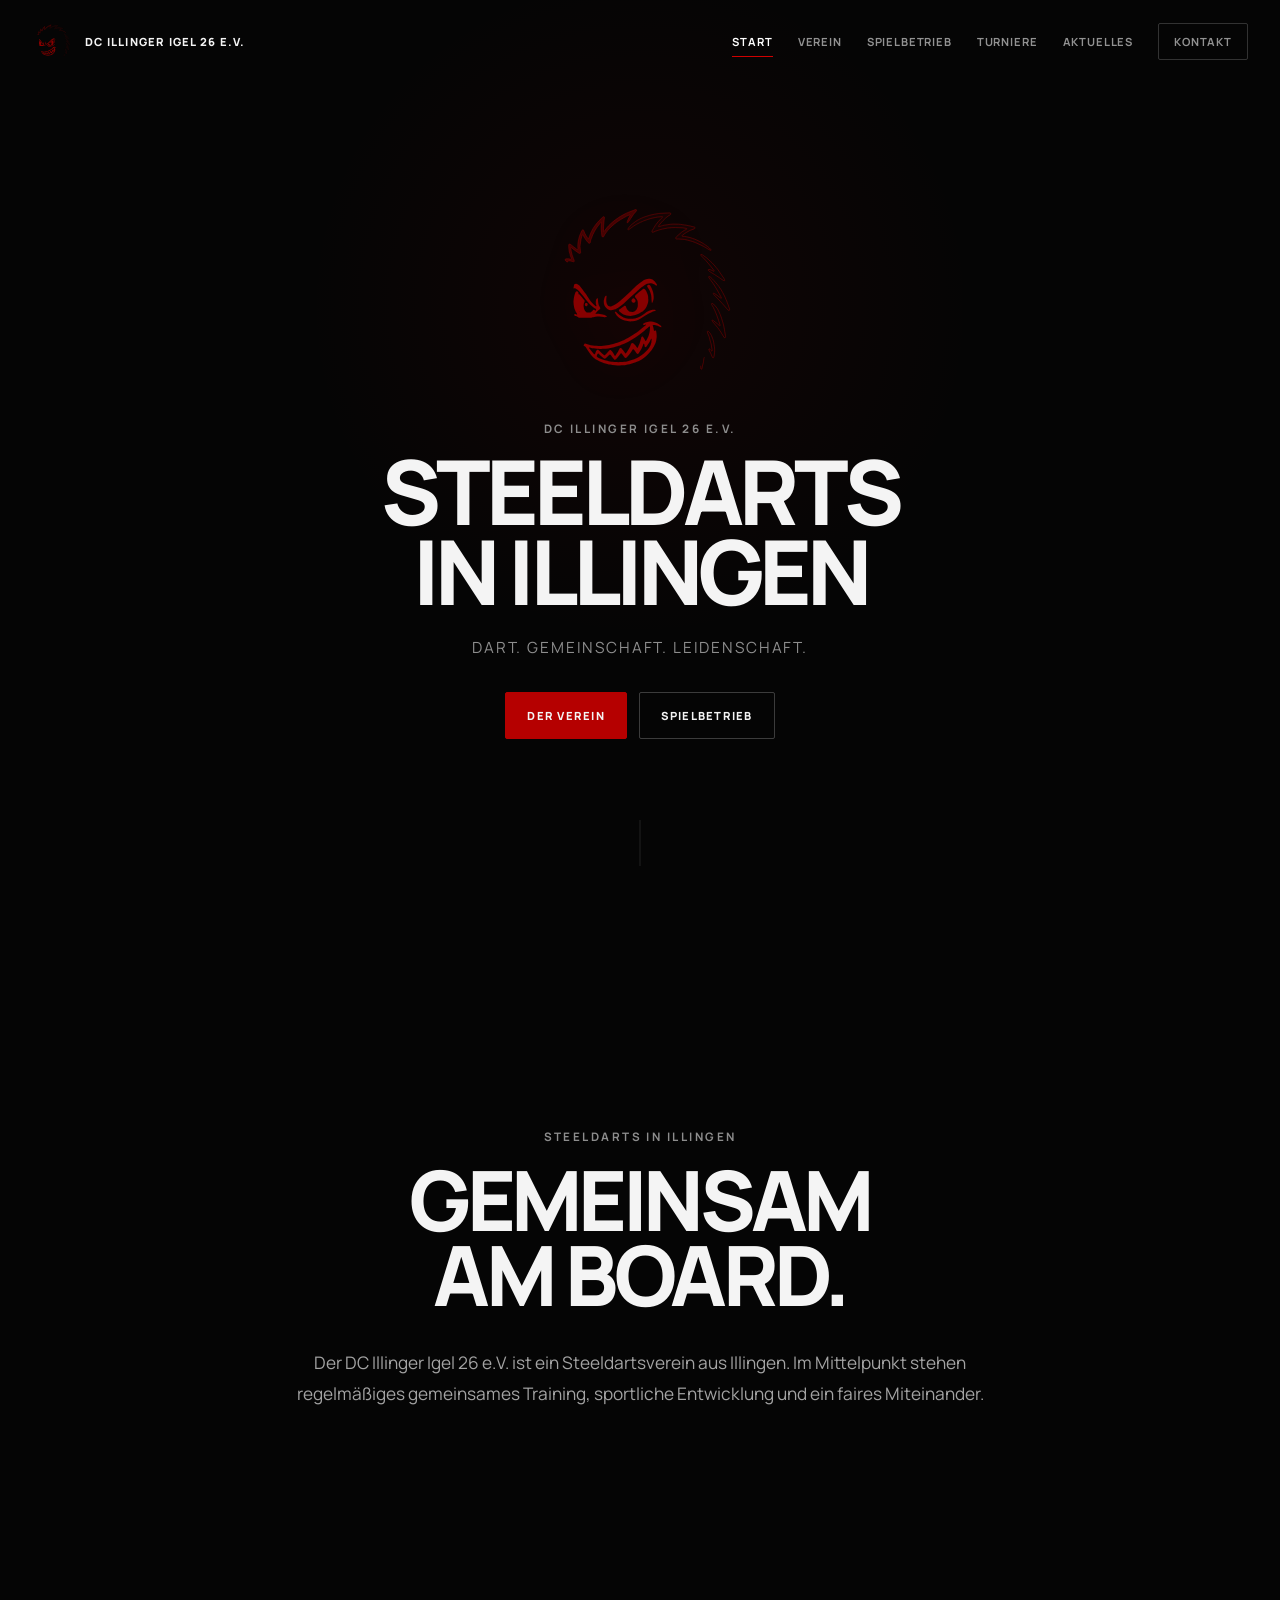
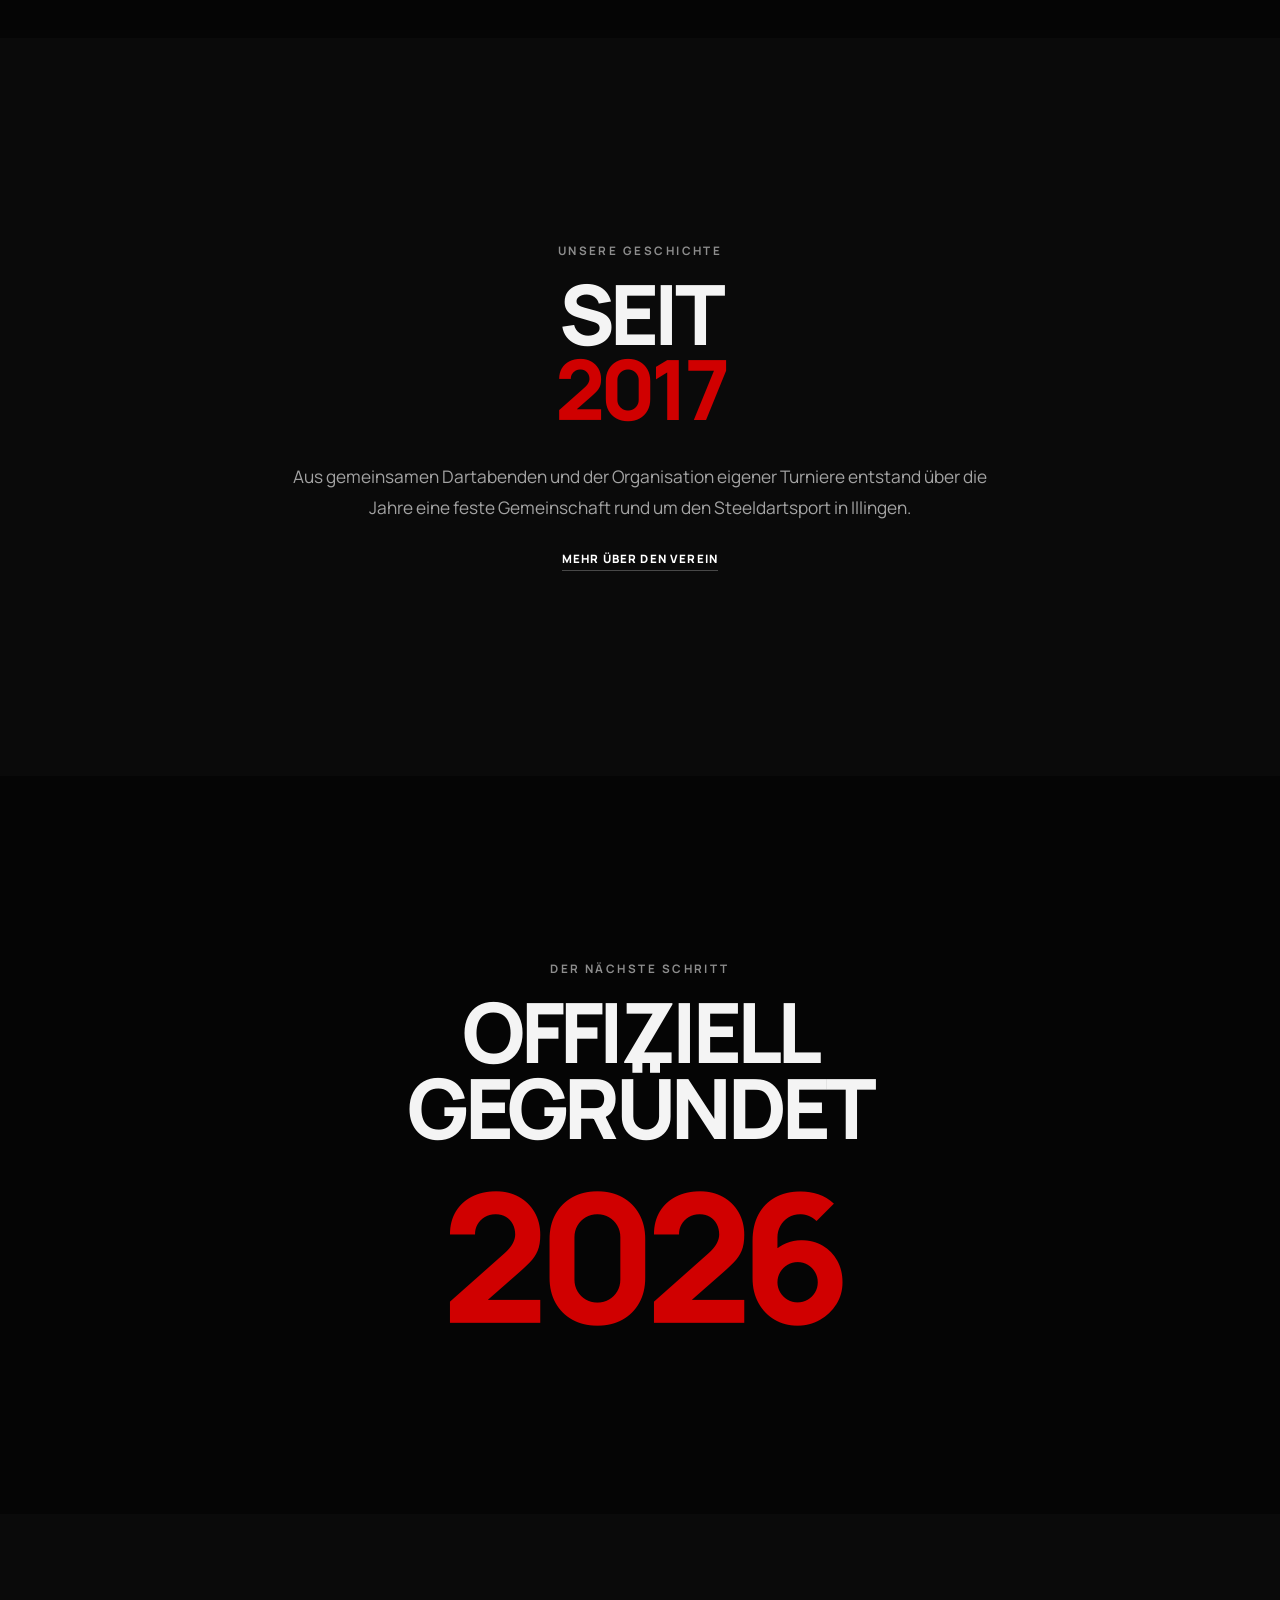
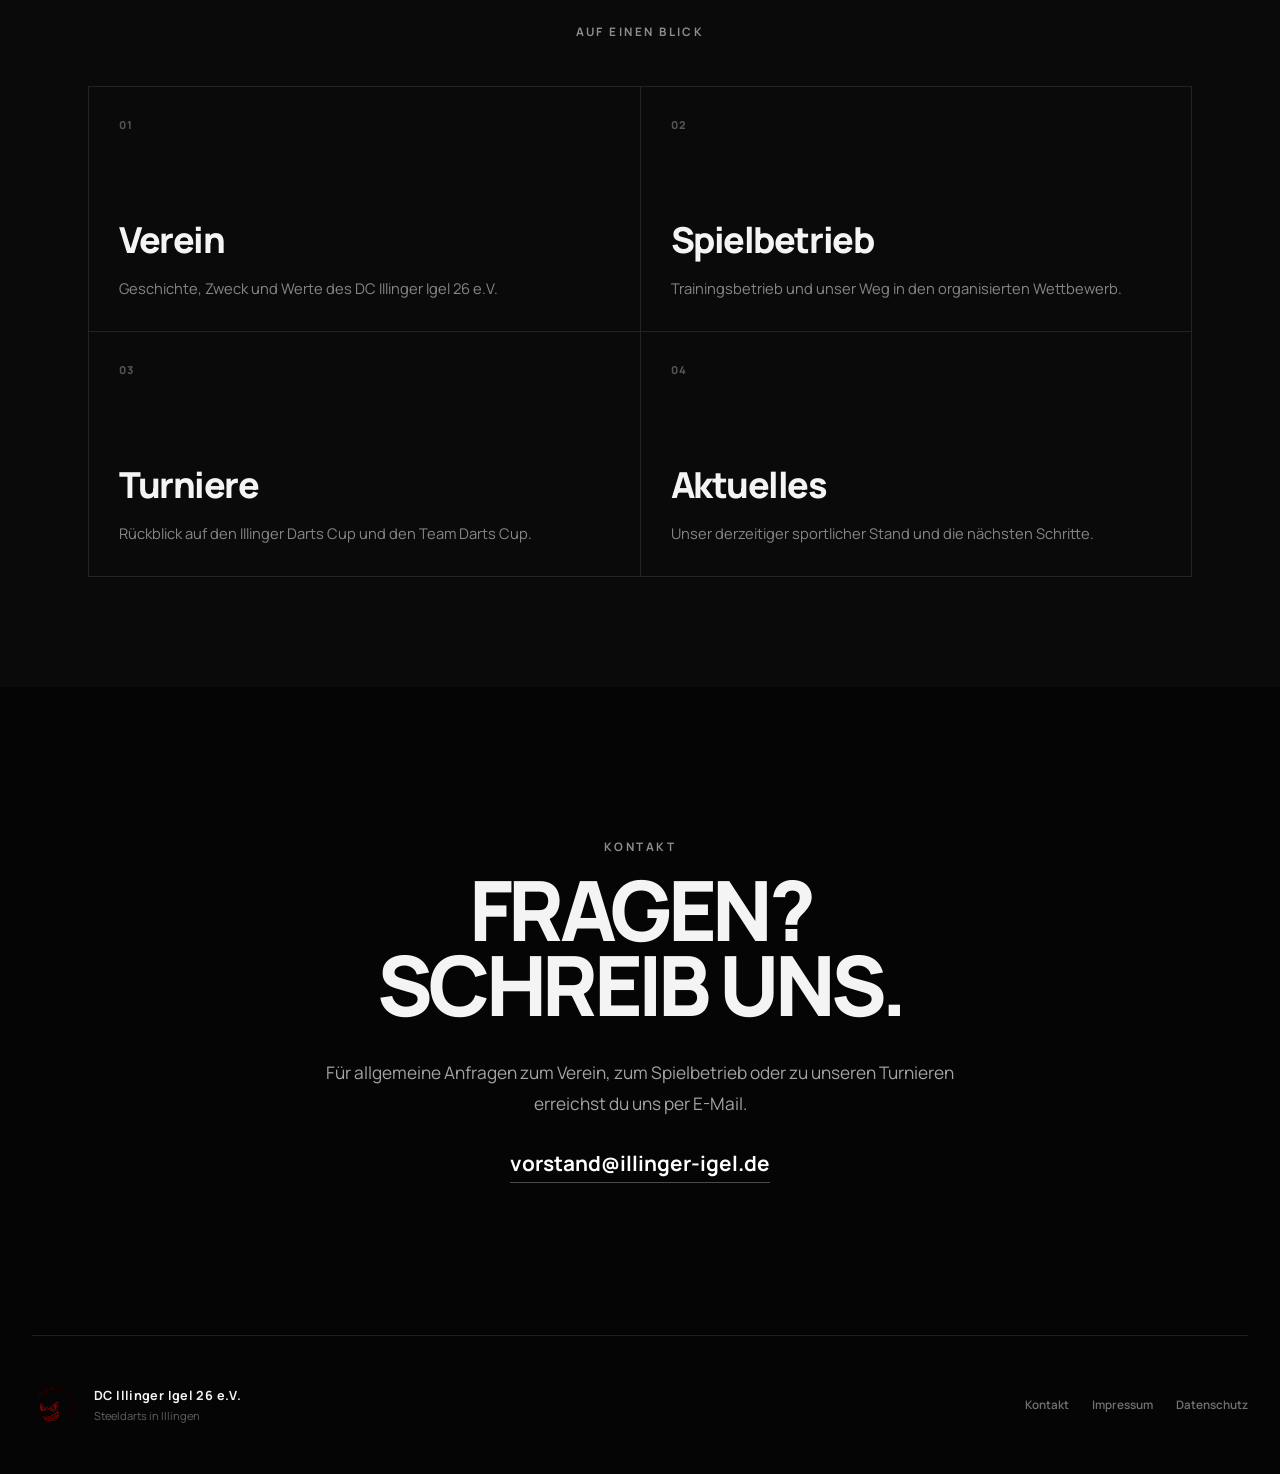
==== commit f6fbbba6: "Add files via upload" ====
--- a/index.html
+++ b/index.html
@@ -11,7 +11,7 @@
     <link rel="preconnect" href="https://fonts.gstatic.com" crossorigin>
     <link href="https://fonts.googleapis.com/css2?family=Manrope:wght@300;400;500;600;700;800&display=swap"
           rel="stylesheet">
-    <link rel="stylesheet" href="style.css">
+    <link rel="stylesheet" href="style-v10.css">
 </head>
 
 <body data-page="start">
@@ -169,6 +169,6 @@
         </nav>
     </footer>
 
-    <script src="script.js"></script>
+    <script src="script.js?v=10"></script>
 </body>
 </html>
--- a/style-v10.css
+++ b/style-v10.css
@@ -0,0 +1,2057 @@
+/* ======================================================
+   DC Illinger Igel 26 e.V.
+   Consolidated stylesheet – v8
+====================================================== */
+
+:root {
+    --bg: #050505;
+    --bg-soft: #0a0a0a;
+    --text: #f4f4f4;
+    --muted: #8d8d8d;
+    --copy: #a3a3a3;
+    --line: rgba(255,255,255,0.10);
+    --red: #b50000;
+    --red-bright: #d00000;
+
+    --max: 1240px;
+    --content: 920px;
+
+    --gutter: 40px;
+    --section-y: 110px;
+}
+
+/* ======================================================
+   RESET
+====================================================== */
+
+* {
+    margin: 0;
+    padding: 0;
+    box-sizing: border-box;
+}
+
+html {
+    scroll-behavior: smooth;
+}
+
+body {
+    min-width: 320px;
+    overflow-x: hidden;
+
+    background: var(--bg);
+    color: var(--text);
+
+    font-family: "Manrope", sans-serif;
+
+    -webkit-font-smoothing: antialiased;
+    text-rendering: optimizeLegibility;
+}
+
+body.menu-open {
+    overflow: hidden;
+}
+
+img {
+    display: block;
+    max-width: 100%;
+}
+
+a {
+    color: inherit;
+}
+
+
+/* ======================================================
+   HEADER
+====================================================== */
+
+.site-header {
+    position: fixed;
+    top: 0;
+    left: 0;
+    right: 0;
+
+    z-index: 100;
+
+    border-bottom: 1px solid transparent;
+
+    transition:
+        background .3s ease,
+        border-color .3s ease,
+        backdrop-filter .3s ease;
+}
+
+.site-header.scrolled,
+.site-header.menu-open {
+    background: rgba(5,5,5,.84);
+
+    border-color: var(--line);
+
+    backdrop-filter: blur(18px);
+    -webkit-backdrop-filter: blur(18px);
+}
+
+.header-inner {
+    width: min(calc(100% - 64px), var(--max));
+    height: 82px;
+
+    margin: 0 auto;
+
+    display: flex;
+    align-items: center;
+    justify-content: space-between;
+
+    gap: 28px;
+}
+
+.header-brand {
+    display: inline-flex;
+    align-items: center;
+
+    gap: 13px;
+
+    text-decoration: none;
+
+    font-size: .70rem;
+    font-weight: 800;
+
+    letter-spacing: .11em;
+
+    white-space: nowrap;
+}
+
+.header-logo {
+    width: 40px;
+    height: 40px;
+
+    object-fit: contain;
+}
+
+.site-nav {
+    display: flex;
+    align-items: center;
+
+    gap: 25px;
+}
+
+.site-nav a {
+    position: relative;
+
+    color: #929292;
+
+    text-decoration: none;
+
+    font-size: .70rem;
+    font-weight: 700;
+
+    letter-spacing: .075em;
+    text-transform: uppercase;
+
+    transition: color .25s ease;
+}
+
+.site-nav a:not(.nav-contact)::after {
+    content: "";
+
+    position: absolute;
+
+    left: 0;
+    right: 100%;
+    bottom: -8px;
+
+    height: 1px;
+
+    background: var(--red-bright);
+
+    transition: right .25s ease;
+}
+
+.site-nav a:hover,
+.site-nav a.active {
+    color: #fff;
+}
+
+.site-nav a:hover::after,
+.site-nav a.active::after {
+    right: 0;
+}
+
+.nav-contact {
+    padding: 10px 15px;
+
+    border: 1px solid rgba(255,255,255,.18);
+    border-radius: 2px;
+}
+
+.nav-contact:hover,
+.nav-contact.active {
+    border-color: var(--red-bright);
+}
+
+.menu-toggle {
+    display: none;
+
+    width: 42px;
+    height: 42px;
+
+    border: 0;
+
+    background: transparent;
+
+    cursor: pointer;
+}
+
+.menu-toggle span {
+    display: block;
+
+    width: 24px;
+    height: 1px;
+
+    margin: 7px auto;
+
+    background: #fff;
+
+    transition: transform .25s ease;
+}
+
+.menu-toggle[aria-expanded="true"] span:first-child {
+    transform: translateY(4px) rotate(45deg);
+}
+
+.menu-toggle[aria-expanded="true"] span:last-child {
+    transform: translateY(-4px) rotate(-45deg);
+}
+
+.mobile-navigation {
+    display: none;
+}
+
+
+/* ======================================================
+   SHARED TYPOGRAPHY
+====================================================== */
+
+.small,
+.eyebrow {
+    color: var(--muted);
+
+    font-size: .73rem;
+    font-weight: 700;
+
+    letter-spacing: .21em;
+    text-transform: uppercase;
+}
+
+.accent {
+    color: var(--red-bright);
+}
+
+.section-copy {
+    max-width: 700px;
+
+    margin: 34px auto 0;
+
+    color: var(--copy);
+
+    font-size: clamp(1rem, 1.35vw, 1.18rem);
+
+    line-height: 1.8;
+}
+
+.section-copy strong {
+    color: #fff;
+
+    font-weight: 600;
+}
+
+.text-link {
+    display: inline-block;
+
+    margin-top: 28px;
+    padding-bottom: 4px;
+
+    color: #fff;
+
+    text-decoration: none;
+
+    border-bottom: 1px solid rgba(255,255,255,.25);
+
+    font-size: .72rem;
+    font-weight: 800;
+
+    letter-spacing: .10em;
+    text-transform: uppercase;
+
+    transition:
+        color .25s ease,
+        border-color .25s ease;
+}
+
+.text-link:hover {
+    color: var(--red-bright);
+    border-color: var(--red-bright);
+}
+
+
+/* ======================================================
+   BUTTONS
+====================================================== */
+
+.button {
+    display: inline-flex;
+    align-items: center;
+    justify-content: center;
+
+    min-height: 47px;
+
+    padding: 0 21px;
+
+    border: 1px solid transparent;
+    border-radius: 2px;
+
+    text-decoration: none;
+    text-transform: uppercase;
+
+    font-size: .70rem;
+    font-weight: 800;
+
+    letter-spacing: .11em;
+
+    transition:
+        transform .25s ease,
+        background .25s ease,
+        border-color .25s ease;
+}
+
+.button:hover {
+    transform: translateY(-2px);
+}
+
+.button-primary {
+    background: var(--red);
+    border-color: var(--red);
+}
+
+.button-primary:hover {
+    background: var(--red-bright);
+    border-color: var(--red-bright);
+}
+
+.button-secondary {
+    border-color: rgba(255,255,255,.22);
+}
+
+.button-secondary:hover {
+    border-color: #fff;
+}
+
+.hero-actions {
+    margin-top: 34px;
+
+    display: flex;
+    flex-wrap: wrap;
+    justify-content: center;
+
+    gap: 12px;
+}
+
+
+/* ======================================================
+   HOME HERO
+====================================================== */
+
+.hero {
+    position: relative;
+
+    min-height: 100svh;
+
+    padding: 130px 32px 90px;
+
+    display: flex;
+    align-items: center;
+    justify-content: center;
+
+    overflow: hidden;
+}
+
+.hero::before,
+.subpage-hero::before {
+    content: "";
+
+    position: absolute;
+
+    inset: 0;
+
+    background:
+        radial-gradient(
+            circle at 50% 34%,
+            rgba(155,0,0,.08),
+            transparent 38%
+        );
+
+    pointer-events: none;
+}
+
+.hero-content {
+    position: relative;
+
+    z-index: 1;
+
+    display: flex;
+    flex-direction: column;
+    align-items: center;
+
+    text-align: center;
+}
+
+.logo {
+    width: clamp(145px, 16vw, 245px);
+
+    margin-bottom: 38px;
+
+    filter:
+        drop-shadow(0 0 24px rgba(190,0,0,.08));
+
+    transition: transform .2s ease-out;
+}
+
+.hero h1 {
+    margin-top: 14px;
+
+    font-size: clamp(3rem, 7vw, 7.5rem);
+    font-weight: 800;
+
+    line-height: .89;
+    letter-spacing: -.055em;
+}
+
+.hero-subtitle {
+    margin-top: 27px;
+
+    color: var(--muted);
+
+    font-size: clamp(.82rem, 1.2vw, .98rem);
+
+    letter-spacing: .12em;
+    text-transform: uppercase;
+}
+
+.scroll-indicator {
+    position: absolute;
+
+    left: 50%;
+    bottom: 34px;
+
+    width: 1px;
+    height: 46px;
+
+    transform: translateX(-50%);
+
+    background: rgba(255,255,255,.12);
+
+    overflow: hidden;
+
+    transition: opacity .4s ease;
+}
+
+.scroll-indicator span {
+    position: absolute;
+
+    top: -46px;
+    left: 0;
+
+    width: 100%;
+    height: 46px;
+
+    background: #fff;
+
+    animation: scrollLine 2s infinite;
+}
+
+@keyframes scrollLine {
+    0% {
+        transform: translateY(0);
+        opacity: 0;
+    }
+
+    25% {
+        opacity: 1;
+    }
+
+    100% {
+        transform: translateY(92px);
+        opacity: 0;
+    }
+}
+
+
+/* ======================================================
+   PANELS / CONTENT
+====================================================== */
+
+.panel {
+    min-height: 82vh;
+
+    padding: var(--section-y) var(--gutter);
+
+    display: flex;
+    align-items: center;
+    justify-content: center;
+}
+
+.panel-soft {
+    background: var(--bg-soft);
+}
+
+.content {
+    width: min(90%, var(--content));
+
+    margin: 0 auto;
+
+    text-align: center;
+
+    opacity: 0;
+
+    transform: translateY(30px);
+
+    transition:
+        opacity .8s ease,
+        transform .8s cubic-bezier(.16,1,.3,1);
+}
+
+.content.visible {
+    opacity: 1;
+
+    transform: none;
+}
+
+.content-wide {
+    width: min(92%, var(--max));
+}
+
+.content h2 {
+    margin-top: 17px;
+
+    font-size: clamp(3rem, 6.5vw, 7rem);
+    font-weight: 800;
+
+    line-height: .91;
+    letter-spacing: -.055em;
+}
+
+.big-year {
+    margin-top: 36px;
+
+    color: var(--red-bright);
+
+    font-size: clamp(5rem, 14vw, 12rem);
+    font-weight: 800;
+
+    line-height: .82;
+    letter-spacing: -.07em;
+}
+
+
+/* ======================================================
+   HOME OVERVIEW
+====================================================== */
+
+.overview-panel {
+    min-height: auto;
+}
+
+.overview-grid {
+    margin-top: 46px;
+
+    display: grid;
+    grid-template-columns: repeat(2, minmax(0,1fr));
+
+    border-top: 1px solid var(--line);
+    border-left: 1px solid var(--line);
+}
+
+.overview-card,
+.info-card {
+    min-height: 245px;
+
+    padding: 30px;
+
+    display: flex;
+    flex-direction: column;
+    align-items: flex-start;
+
+    text-align: left;
+
+    border-right: 1px solid var(--line);
+    border-bottom: 1px solid var(--line);
+}
+
+.overview-card {
+    text-decoration: none;
+
+    transition: background .25s ease;
+}
+
+.overview-card:hover {
+    background: rgba(255,255,255,.022);
+}
+
+.overview-card > span,
+.info-card > span {
+    margin-bottom: auto;
+
+    color: #545454;
+
+    font-size: .68rem;
+    font-weight: 800;
+
+    letter-spacing: .12em;
+}
+
+.overview-card h3,
+.info-card h3 {
+    margin-top: 44px;
+
+    font-size: clamp(1.65rem, 2.8vw, 2.5rem);
+    font-weight: 800;
+
+    letter-spacing: -.04em;
+}
+
+.overview-card p,
+.info-card p {
+    margin-top: 12px;
+
+    color: #868686;
+
+    font-size: .92rem;
+
+    line-height: 1.7;
+}
+
+.contact-teaser {
+    min-height: 72vh;
+}
+
+.mail-link,
+.contact-mail {
+    display: inline-block;
+
+    margin-top: 30px;
+    padding-bottom: 5px;
+
+    color: #fff;
+
+    text-decoration: none;
+
+    border-bottom: 1px solid rgba(255,255,255,.28);
+
+    font-size: clamp(1rem, 1.8vw, 1.3rem);
+    font-weight: 700;
+
+    transition:
+        color .25s ease,
+        border-color .25s ease;
+}
+
+.mail-link:hover,
+.contact-mail:hover {
+    color: var(--red-bright);
+    border-color: var(--red-bright);
+}
+
+
+/* ======================================================
+   SUBPAGE HERO
+====================================================== */
+
+.subpage-main {
+    padding-top: 82px;
+}
+
+.subpage-hero {
+    position: relative;
+
+    min-height: 72vh;
+
+    padding: var(--section-y) var(--gutter);
+
+    display: flex;
+    align-items: center;
+    justify-content: center;
+
+    overflow: hidden;
+}
+
+.subpage-hero .content {
+    position: relative;
+
+    z-index: 1;
+
+    width: min(92%, 1050px);
+}
+
+.subpage-hero h1 {
+    margin-top: 17px;
+
+    font-size: clamp(3.6rem, 8.5vw, 8rem);
+    font-weight: 800;
+
+    line-height: .89;
+    letter-spacing: -.06em;
+}
+
+
+/* ======================================================
+   VEREIN
+====================================================== */
+
+.timeline {
+    max-width: 980px;
+
+    margin: 62px auto 0;
+}
+
+.timeline-item {
+    display: grid;
+    grid-template-columns: 180px minmax(0,1fr);
+
+    gap: 60px;
+
+    padding: 34px 0;
+
+    text-align: left;
+
+    border-top: 1px solid var(--line);
+}
+
+.timeline-item:last-child {
+    border-bottom: 1px solid var(--line);
+}
+
+.timeline-year {
+    font-size: clamp(3.3rem, 6vw, 5.8rem);
+    font-weight: 800;
+
+    line-height: .9;
+    letter-spacing: -.06em;
+}
+
+.timeline-item h3 {
+    font-size: clamp(1.7rem, 2.8vw, 2.5rem);
+    font-weight: 800;
+
+    letter-spacing: -.04em;
+}
+
+.timeline-item p {
+    margin-top: 17px;
+
+    color: #969696;
+
+    font-size: 1rem;
+
+    line-height: 1.8;
+}
+
+.values-grid,
+.focus-grid {
+    margin-top: 58px;
+
+    display: grid;
+    grid-template-columns: repeat(2, minmax(0,1fr));
+
+    border-top: 1px solid var(--line);
+    border-left: 1px solid var(--line);
+}
+
+.official-note-section {
+    padding: 48px var(--gutter) 90px;
+}
+
+.official-note {
+    width: min(92%, 920px);
+
+    margin: 0 auto;
+
+    padding-top: 25px;
+
+    border-top: 1px solid var(--line);
+}
+
+.official-note p {
+    color: #707070;
+
+    font-size: .80rem;
+
+    line-height: 1.75;
+}
+
+.official-note strong {
+    color: #9e9e9e;
+}
+
+.official-note a {
+    color: #aaa;
+}
+
+
+/* ======================================================
+   VEREIN – OCHSENGARTEN IMAGE
+====================================================== */
+
+.clubhome-section {
+    width: min(calc(100% - 80px), var(--max));
+
+    margin: 20px auto 90px;
+
+    border: 1px solid var(--line);
+
+    background: var(--bg-soft);
+
+    overflow: hidden;
+}
+
+.clubhome-inner {
+    display: grid;
+    grid-template-columns: minmax(0, 1.15fr) minmax(320px, .85fr);
+
+    align-items: stretch;
+}
+
+.clubhome-image {
+    min-height: 420px;
+
+    overflow: hidden;
+
+    background: #111;
+}
+
+.clubhome-image img {
+    width: 100%;
+    height: 100%;
+
+    object-fit: cover;
+    object-position: center;
+
+    filter:
+        saturate(.92)
+        contrast(1.02);
+
+    transition:
+        transform 1.2s cubic-bezier(.16,1,.3,1),
+        filter .5s ease;
+}
+
+.clubhome-section:hover .clubhome-image img {
+    transform: scale(1.018);
+
+    filter:
+        saturate(1)
+        contrast(1.02);
+}
+
+.clubhome-copy {
+    padding: clamp(34px, 5vw, 60px);
+
+    display: flex;
+    flex-direction: column;
+    justify-content: center;
+
+    text-align: left;
+}
+
+.clubhome-copy h2 {
+    margin-top: 15px;
+
+    font-size: clamp(2.8rem, 4.9vw, 5rem);
+    font-weight: 800;
+
+    line-height: .92;
+    letter-spacing: -.055em;
+}
+
+.clubhome-copy p:not(.small) {
+    margin-top: 20px;
+
+    color: #989898;
+
+    font-size: .98rem;
+
+    line-height: 1.8;
+}
+
+
+/* ======================================================
+   SPIELBETRIEB
+====================================================== */
+
+.two-column-copy {
+    max-width: 980px;
+
+    margin: 58px auto 0;
+
+    display: grid;
+    grid-template-columns: repeat(2, minmax(0,1fr));
+
+    gap: 60px;
+
+    text-align: left;
+}
+
+.two-column-copy p {
+    color: #989898;
+
+    font-size: 1rem;
+
+    line-height: 1.8;
+}
+
+.roadmap-section,
+.status-section {
+    padding: 105px var(--gutter);
+
+    background: var(--bg-soft);
+
+    border-top: 1px solid var(--line);
+    border-bottom: 1px solid var(--line);
+}
+
+.roadmap-inner {
+    width: min(92%, 1120px);
+
+    margin: 0 auto;
+
+    display: grid;
+    grid-template-columns: minmax(290px,.78fr) minmax(0,1.22fr);
+
+    gap: 90px;
+}
+
+.roadmap-title h2 {
+    margin-top: 17px;
+
+    font-size: clamp(3rem, 5.4vw, 5.5rem);
+    font-weight: 800;
+
+    line-height: .91;
+    letter-spacing: -.055em;
+}
+
+.roadmap-list {
+    border-top: 1px solid var(--line);
+}
+
+.roadmap-item {
+    display: grid;
+    grid-template-columns: 50px minmax(0,1fr);
+
+    gap: 22px;
+
+    padding: 31px 0;
+
+    border-bottom: 1px solid var(--line);
+}
+
+.roadmap-no {
+    padding-top: 4px;
+
+    color: #555;
+
+    font-size: .68rem;
+    font-weight: 800;
+
+    letter-spacing: .10em;
+}
+
+.roadmap-status {
+    display: block;
+
+    margin-bottom: 9px;
+
+    color: #626262;
+
+    font-size: .63rem;
+    font-weight: 800;
+
+    letter-spacing: .12em;
+    text-transform: uppercase;
+}
+
+.roadmap-item.current .roadmap-status {
+    color: var(--red-bright);
+}
+
+.roadmap-item h3 {
+    font-size: clamp(1.45rem, 2.3vw, 2rem);
+    font-weight: 800;
+
+    letter-spacing: -.035em;
+}
+
+.roadmap-item p {
+    margin-top: 12px;
+
+    color: #888;
+
+    font-size: .93rem;
+
+    line-height: 1.72;
+}
+
+
+/* ======================================================
+   TURNIERE – EVENT LAYOUT
+====================================================== */
+
+.event-section {
+    padding: 100px var(--gutter);
+
+    border-top: 1px solid var(--line);
+}
+
+.event-section-soft {
+    background: var(--bg-soft);
+}
+
+.event-poster-layout {
+    width: min(92%, 1120px);
+
+    margin: 0 auto;
+
+    display: grid;
+    grid-template-columns: 290px minmax(0,1fr);
+
+    gap: 68px;
+
+    align-items: center;
+}
+
+.event-poster-wrap {
+    position: relative;
+
+    width: 100%;
+    max-width: 290px;
+
+    margin: 0 auto;
+}
+
+.event-poster-wrap::before {
+    content: "";
+
+    position: absolute;
+
+    inset: 12px -12px -12px 12px;
+
+    z-index: -1;
+
+    border: 1px solid var(--line);
+}
+
+.event-poster {
+    width: 100%;
+    height: auto;
+
+    box-shadow:
+        0 26px 70px rgba(0,0,0,.28);
+}
+
+.event-status {
+    display: inline-block;
+
+    margin-bottom: 25px;
+
+    padding: 8px 10px;
+
+    color: #777;
+
+    border: 1px solid var(--line);
+
+    font-size: .61rem;
+    font-weight: 800;
+
+    letter-spacing: .11em;
+}
+
+.event-content {
+    width: 100%;
+    max-width: 700px;
+}
+
+.event-content h2 {
+    margin-top: 15px;
+
+    font-size: clamp(3.1rem, 5.5vw, 5.6rem);
+    font-weight: 800;
+
+    line-height: .9;
+    letter-spacing: -.055em;
+}
+
+.event-lead {
+    margin-top: 28px !important;
+
+    color: #ddd !important;
+
+    font-size: 1.08rem !important;
+    font-weight: 600;
+}
+
+.event-content > p:not(.small) {
+    margin-top: 20px;
+
+    color: #969696;
+
+    font-size: .98rem;
+
+    line-height: 1.8;
+}
+
+.event-content strong {
+    color: #fff;
+}
+
+.event-facts {
+    max-width: 560px;
+
+    margin-top: 34px;
+
+    display: grid;
+    grid-template-columns: repeat(2, minmax(0,1fr));
+
+    border-top: 1px solid var(--line);
+    border-left: 1px solid var(--line);
+}
+
+.event-facts div {
+    min-height: 95px;
+
+    padding: 19px;
+
+    display: flex;
+    flex-direction: column;
+    justify-content: space-between;
+
+    gap: 12px;
+
+    border-right: 1px solid var(--line);
+    border-bottom: 1px solid var(--line);
+}
+
+.event-facts span {
+    color: #5e5e5e;
+
+    font-size: .62rem;
+    font-weight: 800;
+
+    letter-spacing: .12em;
+    text-transform: uppercase;
+}
+
+.event-facts strong {
+    color: #cfcfcf;
+
+    font-size: .9rem;
+}
+
+
+/* ======================================================
+   TURNIERE – REAL IMAGE GALLERY
+====================================================== */
+
+.gallery-section {
+    width: 100%;
+
+    padding: 70px var(--gutter) 95px;
+
+    background: var(--bg);
+}
+
+.turniere-gallery {
+    border-top: 1px solid var(--line);
+}
+
+.gallery-intro {
+    width: min(92%, 1050px);
+
+    margin: 0 auto 45px;
+
+    text-align: center;
+}
+
+.gallery-intro h2 {
+    margin-top: 16px;
+
+    font-size: clamp(3rem, 5.3vw, 5.4rem);
+    font-weight: 800;
+
+    line-height: .91;
+    letter-spacing: -.055em;
+}
+
+.gallery-grid {
+    width: min(92%, 1380px);
+
+    margin: 0 auto;
+
+    display: grid;
+    grid-template-columns: repeat(2, minmax(0,1fr));
+
+    gap: 14px;
+}
+
+.gallery-item {
+    position: relative;
+
+    min-height: 300px;
+    height: clamp(300px, 34vw, 520px);
+
+    overflow: hidden;
+
+    background: #111;
+}
+
+.gallery-item-wide {
+    grid-column: 1 / -1;
+
+    height: clamp(360px, 42vw, 650px);
+}
+
+.gallery-item-tall {
+    height: clamp(360px, 42vw, 650px);
+}
+
+.gallery-item img {
+    width: 100%;
+    height: 100%;
+
+    object-fit: cover;
+
+    filter:
+        saturate(.90)
+        contrast(1.03);
+
+    transition:
+        transform 1.2s cubic-bezier(.16,1,.3,1),
+        filter .5s ease;
+}
+
+.gallery-item:hover img {
+    transform: scale(1.02);
+
+    filter:
+        saturate(1)
+        contrast(1.02);
+}
+
+
+/* ======================================================
+   AKTUELLES
+====================================================== */
+
+.status-inner {
+    width: min(92%, 1050px);
+
+    margin: 0 auto;
+
+    display: grid;
+    grid-template-columns: 170px minmax(0,1fr);
+
+    gap: 70px;
+}
+
+.status-label {
+    height: fit-content;
+
+    display: flex;
+    align-items: center;
+
+    gap: 10px;
+
+    color: #777;
+
+    font-size: .66rem;
+    font-weight: 800;
+
+    letter-spacing: .13em;
+}
+
+.status-label span {
+    width: 7px;
+    height: 7px;
+
+    border-radius: 50%;
+
+    background: var(--red-bright);
+
+    box-shadow:
+        0 0 0 6px rgba(208,0,0,.07);
+}
+
+.status-content {
+    max-width: 680px;
+}
+
+.status-content h2 {
+    margin-top: 16px;
+
+    font-size: clamp(3rem, 5.4vw, 5.5rem);
+    font-weight: 800;
+
+    line-height: .91;
+    letter-spacing: -.055em;
+}
+
+.status-content > p:not(.small) {
+    margin-top: 24px;
+
+    color: #969696;
+
+    font-size: 1rem;
+
+    line-height: 1.8;
+}
+
+
+/* ======================================================
+   CONTACT
+====================================================== */
+
+.contact-page-hero {
+    min-height: 68vh;
+}
+
+.contact-simple-section {
+    padding: 65px var(--gutter) 100px;
+}
+
+.contact-simple-inner {
+    width: min(92%, 760px);
+
+    margin: 0 auto;
+
+    padding-top: 28px;
+
+    display: grid;
+    grid-template-columns: repeat(2, minmax(0,1fr));
+
+    gap: 50px;
+
+    border-top: 1px solid var(--line);
+}
+
+.contact-simple-inner p {
+    color: #7e7e7e;
+
+    font-size: .9rem;
+
+    line-height: 1.75;
+}
+
+.contact-simple-inner strong {
+    color: #b7b7b7;
+}
+
+.contact-simple-inner a {
+    color: #b0b0b0;
+}
+
+
+/* ======================================================
+   FOOTER
+====================================================== */
+
+footer {
+    width: min(calc(100% - 64px), var(--max));
+
+    margin: 0 auto;
+
+    padding: 46px 0;
+
+    display: flex;
+    align-items: center;
+    justify-content: space-between;
+
+    gap: 30px;
+
+    border-top: 1px solid var(--line);
+}
+
+.footer-brand {
+    display: flex;
+    align-items: center;
+
+    gap: 16px;
+}
+
+.footer-logo {
+    width: 46px;
+    height: 46px;
+
+    object-fit: contain;
+}
+
+.footer-brand div {
+    display: flex;
+    flex-direction: column;
+
+    gap: 4px;
+}
+
+.footer-brand strong {
+    font-size: .79rem;
+
+    letter-spacing: .03em;
+}
+
+.footer-brand span {
+    color: #626262;
+
+    font-size: .69rem;
+}
+
+footer nav {
+    display: flex;
+
+    gap: 23px;
+}
+
+footer nav a {
+    color: #727272;
+
+    text-decoration: none;
+
+    font-size: .73rem;
+    font-weight: 600;
+
+    transition: color .25s ease;
+}
+
+footer nav a:hover {
+    color: #fff;
+}
+
+
+/* ======================================================
+   RESPONSIVE – NAVIGATION
+====================================================== */
+
+@media (max-width: 1050px) {
+
+    .site-nav {
+        display: none;
+    }
+
+    .menu-toggle {
+        display: block;
+    }
+
+    .mobile-navigation {
+        position: fixed;
+
+        top: 82px;
+        left: 0;
+        right: 0;
+
+        display: block;
+
+        height: 0;
+
+        overflow: hidden;
+
+        background: rgba(5,5,5,.98);
+
+        transition:
+            height .35s cubic-bezier(.16,1,.3,1);
+    }
+
+    .site-header.menu-open .mobile-navigation {
+        height: calc(100svh - 82px);
+    }
+
+    .mobile-navigation nav {
+        width: min(calc(100% - 48px), 720px);
+
+        margin: 0 auto;
+
+        padding: 28px 0 55px;
+
+        display: flex;
+        flex-direction: column;
+    }
+
+    .mobile-navigation a {
+        padding: 17px 0;
+
+        color: #999;
+
+        text-decoration: none;
+
+        border-bottom: 1px solid var(--line);
+
+        font-size: clamp(1.35rem, 4vw, 2rem);
+        font-weight: 800;
+
+        letter-spacing: -.03em;
+        text-transform: uppercase;
+    }
+
+    .mobile-navigation a.active {
+        color: var(--red-bright);
+    }
+
+}
+
+
+/* ======================================================
+   RESPONSIVE – TABLET
+====================================================== */
+
+@media (max-width: 900px) {
+
+    :root {
+        --gutter: 28px;
+        --section-y: 95px;
+    }
+
+    .header-inner {
+        width: calc(100% - 40px);
+        height: 74px;
+    }
+
+    .header-brand span {
+        display: none;
+    }
+
+    .mobile-navigation {
+        top: 74px;
+    }
+
+    .site-header.menu-open .mobile-navigation {
+        height: calc(100svh - 74px);
+    }
+
+    .subpage-main {
+        padding-top: 74px;
+    }
+
+    .overview-grid,
+    .values-grid,
+    .focus-grid {
+        grid-template-columns: 1fr;
+    }
+
+    .timeline-item,
+    .two-column-copy,
+    .roadmap-inner,
+    .status-inner,
+    .contact-simple-inner {
+        grid-template-columns: 1fr;
+    }
+
+    .timeline-item,
+    .roadmap-inner,
+    .status-inner {
+        gap: 32px;
+    }
+
+    .two-column-copy {
+        gap: 24px;
+    }
+
+    .timeline-year {
+        font-size: 3.6rem;
+    }
+
+    .event-poster-layout {
+        grid-template-columns: 1fr;
+
+        gap: 46px;
+    }
+
+    .event-poster-wrap {
+        max-width: 260px;
+    }
+
+    .gallery-grid {
+        grid-template-columns: 1fr;
+    }
+
+    .gallery-item-wide {
+        grid-column: auto;
+    }
+
+    .gallery-item,
+    .gallery-item-wide,
+    .gallery-item-tall {
+        min-height: 260px;
+        height: 62vw;
+    }
+
+    .clubhome-inner {
+        grid-template-columns: 1fr;
+    }
+
+    .clubhome-image {
+        min-height: 52vw;
+    }
+
+    footer {
+        width: calc(100% - 40px);
+
+        flex-direction: column;
+        align-items: flex-start;
+    }
+
+    footer nav {
+        flex-wrap: wrap;
+    }
+
+}
+
+
+/* ======================================================
+   RESPONSIVE – MOBILE
+====================================================== */
+
+@media (max-width: 520px) {
+
+    :root {
+        --gutter: 20px;
+        --section-y: 88px;
+    }
+
+    .hero {
+        padding-left: 20px;
+        padding-right: 20px;
+    }
+
+    .hero h1 {
+        font-size: clamp(2.8rem, 13.5vw, 4rem);
+    }
+
+    .subpage-hero h1 {
+        font-size: clamp(3rem, 14vw, 4.7rem);
+    }
+
+    .content,
+    .content-wide,
+    .subpage-hero .content,
+    .roadmap-inner,
+    .status-inner,
+    .contact-simple-inner,
+    .official-note,
+    .event-poster-layout,
+    .gallery-intro,
+    .gallery-grid {
+        width: 100%;
+    }
+
+    .content h2 {
+        font-size: clamp(2.8rem, 12vw, 4.3rem);
+    }
+
+    .panel {
+        min-height: auto;
+    }
+
+    .overview-card,
+    .info-card {
+        min-height: 220px;
+
+        padding: 25px;
+    }
+
+    .event-poster-wrap {
+        width: min(72vw, 250px);
+    }
+
+    .event-facts {
+        grid-template-columns: 1fr;
+    }
+
+    .gallery-section {
+        padding-left: 12px;
+        padding-right: 12px;
+    }
+
+    .gallery-grid {
+        gap: 8px;
+    }
+
+    .clubhome-section {
+        width: calc(100% - 40px);
+
+        margin-bottom: 72px;
+    }
+
+    .clubhome-copy {
+        padding: 28px 24px;
+    }
+
+    .clubhome-image {
+        min-height: 62vw;
+    }
+
+    .hero-actions {
+        width: 100%;
+
+        flex-direction: column;
+    }
+
+    .button {
+        width: 100%;
+    }
+
+    .mail-link,
+    .contact-mail {
+        font-size: .96rem;
+    }
+
+}
+
+
+/* ======================================================
+   REDUCED MOTION
+====================================================== */
+
+@media (prefers-reduced-motion: reduce) {
+
+    html {
+        scroll-behavior: auto;
+    }
+
+    *,
+    *::before,
+    *::after {
+        animation-duration: .01ms !important;
+        animation-iteration-count: 1 !important;
+        transition-duration: .01ms !important;
+    }
+
+}
+
+
+/* ======================================================
+   TURNIERE COMPACT V9
+====================================================== */
+
+/* Event blocks deliberately calmer than the general subpage sections */
+.event-section {
+    padding-top: 78px;
+    padding-bottom: 78px;
+}
+
+.event-poster-layout {
+    width: min(90%, 980px);
+    margin: 0 auto;
+
+    display: grid;
+    grid-template-columns: 220px minmax(0, 1fr);
+
+    gap: 58px;
+    align-items: center;
+}
+
+.event-poster-wrap {
+    width: 220px;
+    max-width: 220px;
+    margin: 0 auto;
+}
+
+.event-poster-wrap::before {
+    inset: 8px -8px -8px 8px;
+}
+
+.event-poster {
+    width: 220px;
+    max-width: 100%;
+    height: auto;
+
+    box-shadow:
+        0 18px 45px rgba(0,0,0,.28);
+}
+
+.event-content {
+    max-width: 620px;
+}
+
+.event-content h2 {
+    font-size: clamp(2.8rem, 4.6vw, 4.8rem);
+}
+
+.event-lead {
+    margin-top: 22px !important;
+}
+
+.event-content > p:not(.small) {
+    margin-top: 17px;
+}
+
+.event-status {
+    margin-bottom: 20px;
+}
+
+.event-facts {
+    max-width: 500px;
+    margin-top: 28px;
+}
+
+.event-facts div {
+    min-height: 84px;
+}
+
+
+/* Compact gallery: four real images, but no giant hero-style photography */
+.turniere-gallery {
+    padding-top: 72px;
+    padding-bottom: 82px;
+
+    border-top: 1px solid var(--line);
+}
+
+.gallery-intro {
+    width: min(90%, 760px);
+    margin: 0 auto 34px;
+}
+
+.gallery-intro h2 {
+    font-size: clamp(2.5rem, 4.3vw, 4.3rem);
+}
+
+.gallery-copy {
+    max-width: 600px;
+    margin: 20px auto 0;
+
+    color: #878787;
+
+    font-size: .92rem;
+    line-height: 1.75;
+}
+
+.compact-gallery {
+    width: min(90%, 980px);
+
+    grid-template-columns: repeat(2, minmax(0, 1fr));
+
+    gap: 12px;
+}
+
+.compact-gallery .gallery-item {
+    height: clamp(220px, 24vw, 310px);
+    min-height: 220px;
+
+    border: 1px solid rgba(255,255,255,.05);
+}
+
+.compact-gallery .gallery-item img {
+    object-fit: cover;
+}
+
+
+/* Tablet */
+@media (max-width: 850px) {
+
+    .event-poster-layout {
+        width: min(88%, 680px);
+        grid-template-columns: 180px minmax(0, 1fr);
+        gap: 36px;
+    }
+
+    .event-poster-wrap,
+    .event-poster {
+        width: 180px;
+        max-width: 180px;
+    }
+
+    .event-content h2 {
+        font-size: clamp(2.5rem, 6vw, 4rem);
+    }
+
+}
+
+
+/* Mobile */
+@media (max-width: 650px) {
+
+    .event-section {
+        padding-top: 68px;
+        padding-bottom: 68px;
+    }
+
+    .event-poster-layout {
+        width: 100%;
+        grid-template-columns: 1fr;
+        gap: 34px;
+    }
+
+    .event-poster-wrap,
+    .event-poster {
+        width: min(56vw, 205px);
+        max-width: 205px;
+    }
+
+    .event-content {
+        width: min(100%, 560px);
+        margin: 0 auto;
+    }
+
+    .compact-gallery {
+        width: 100%;
+        grid-template-columns: 1fr;
+    }
+
+    .compact-gallery .gallery-item {
+        height: 56vw;
+        min-height: 220px;
+        max-height: 330px;
+    }
+
+}
+
+
+/* ======================================================
+   FINAL TURNIERE SAFETY V10
+   Works with both old and new tournament HTML markup.
+====================================================== */
+
+body[data-page="turniere"] .event-section {
+    padding: 72px var(--gutter) !important;
+}
+
+body[data-page="turniere"] .event-poster-layout {
+    width: min(88%, 940px) !important;
+    margin: 0 auto !important;
+
+    display: grid !important;
+    grid-template-columns: 190px minmax(0, 1fr) !important;
+
+    gap: 52px !important;
+    align-items: center !important;
+}
+
+body[data-page="turniere"] .event-poster-wrap {
+    width: 190px !important;
+    max-width: 190px !important;
+    margin: 0 auto !important;
+}
+
+body[data-page="turniere"] .event-poster {
+    width: 190px !important;
+    max-width: 190px !important;
+    height: auto !important;
+}
+
+body[data-page="turniere"] .event-content {
+    width: 100% !important;
+    max-width: 600px !important;
+}
+
+body[data-page="turniere"] .event-content h2 {
+    font-size: clamp(2.65rem, 4.2vw, 4.35rem) !important;
+}
+
+
+/* Gallery is compact even when an older HTML still contains
+   gallery-item-wide / gallery-item-tall. */
+
+body[data-page="turniere"] .turniere-gallery {
+    padding: 64px var(--gutter) 76px !important;
+}
+
+body[data-page="turniere"] .gallery-intro {
+    width: min(88%, 720px) !important;
+    margin: 0 auto 30px !important;
+}
+
+body[data-page="turniere"] .gallery-intro h2 {
+    font-size: clamp(2.35rem, 4vw, 3.9rem) !important;
+}
+
+body[data-page="turniere"] .gallery-grid {
+    width: min(88%, 900px) !important;
+    margin: 0 auto !important;
+
+    display: grid !important;
+    grid-template-columns: repeat(2, minmax(0, 1fr)) !important;
+
+    gap: 10px !important;
+}
+
+body[data-page="turniere"] .gallery-item,
+body[data-page="turniere"] .gallery-item-wide,
+body[data-page="turniere"] .gallery-item-tall {
+    grid-column: auto !important;
+
+    width: 100% !important;
+    min-height: 0 !important;
+    height: 230px !important;
+
+    overflow: hidden !important;
+}
+
+body[data-page="turniere"] .gallery-item img,
+body[data-page="turniere"] .gallery-item-wide img,
+body[data-page="turniere"] .gallery-item-tall img {
+    width: 100% !important;
+    height: 100% !important;
+
+    object-fit: cover !important;
+}
+
+
+/* Tablet */
+@media (max-width: 800px) {
+
+    body[data-page="turniere"] .event-poster-layout {
+        width: min(92%, 650px) !important;
+        grid-template-columns: 160px minmax(0, 1fr) !important;
+        gap: 32px !important;
+    }
+
+    body[data-page="turniere"] .event-poster-wrap,
+    body[data-page="turniere"] .event-poster {
+        width: 160px !important;
+        max-width: 160px !important;
+    }
+
+    body[data-page="turniere"] .gallery-grid {
+        width: min(92%, 720px) !important;
+    }
+
+    body[data-page="turniere"] .gallery-item,
+    body[data-page="turniere"] .gallery-item-wide,
+    body[data-page="turniere"] .gallery-item-tall {
+        height: 200px !important;
+    }
+
+}
+
+
+/* Mobile */
+@media (max-width: 620px) {
+
+    body[data-page="turniere"] .event-poster-layout {
+        width: 100% !important;
+        grid-template-columns: 1fr !important;
+        gap: 30px !important;
+    }
+
+    body[data-page="turniere"] .event-poster-wrap,
+    body[data-page="turniere"] .event-poster {
+        width: min(48vw, 180px) !important;
+        max-width: 180px !important;
+    }
+
+    body[data-page="turniere"] .gallery-grid {
+        width: 100% !important;
+        grid-template-columns: 1fr !important;
+    }
+
+    body[data-page="turniere"] .gallery-item,
+    body[data-page="turniere"] .gallery-item-wide,
+    body[data-page="turniere"] .gallery-item-tall {
+        height: 210px !important;
+    }
+
+}
